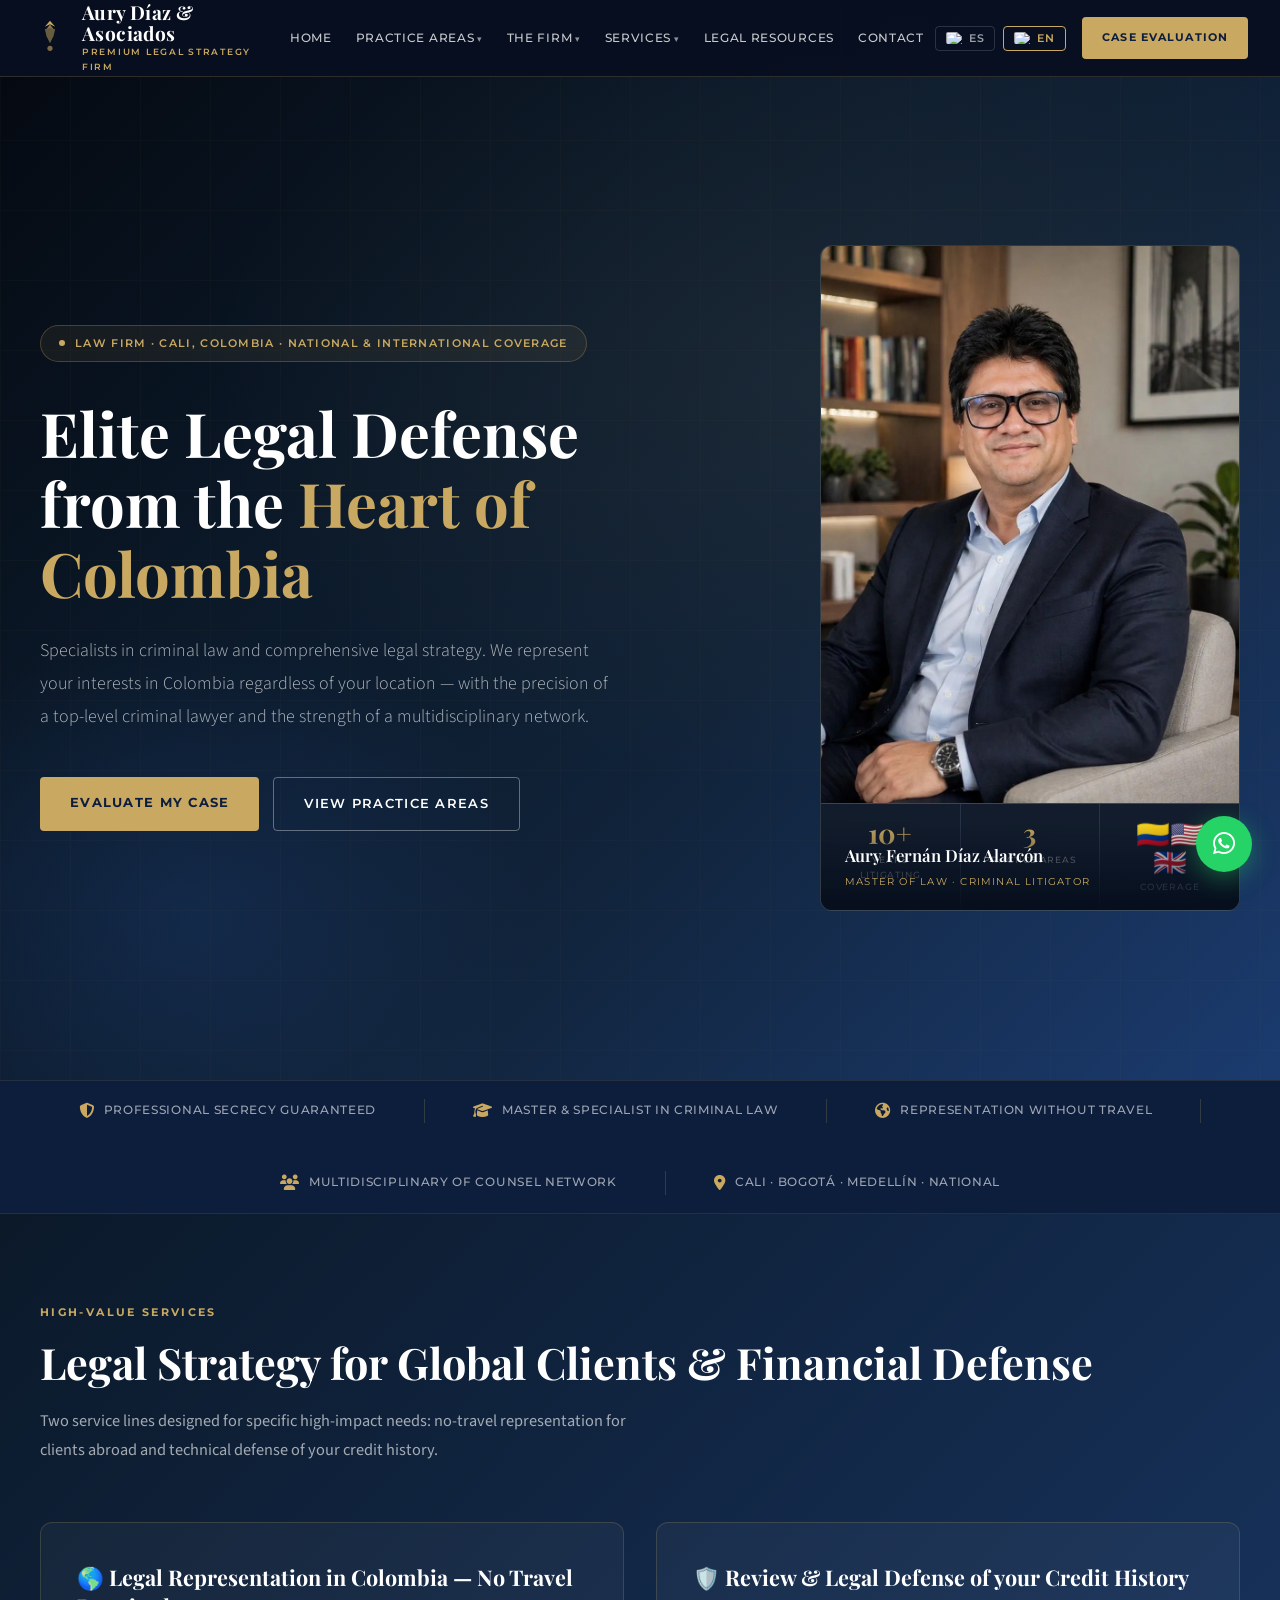
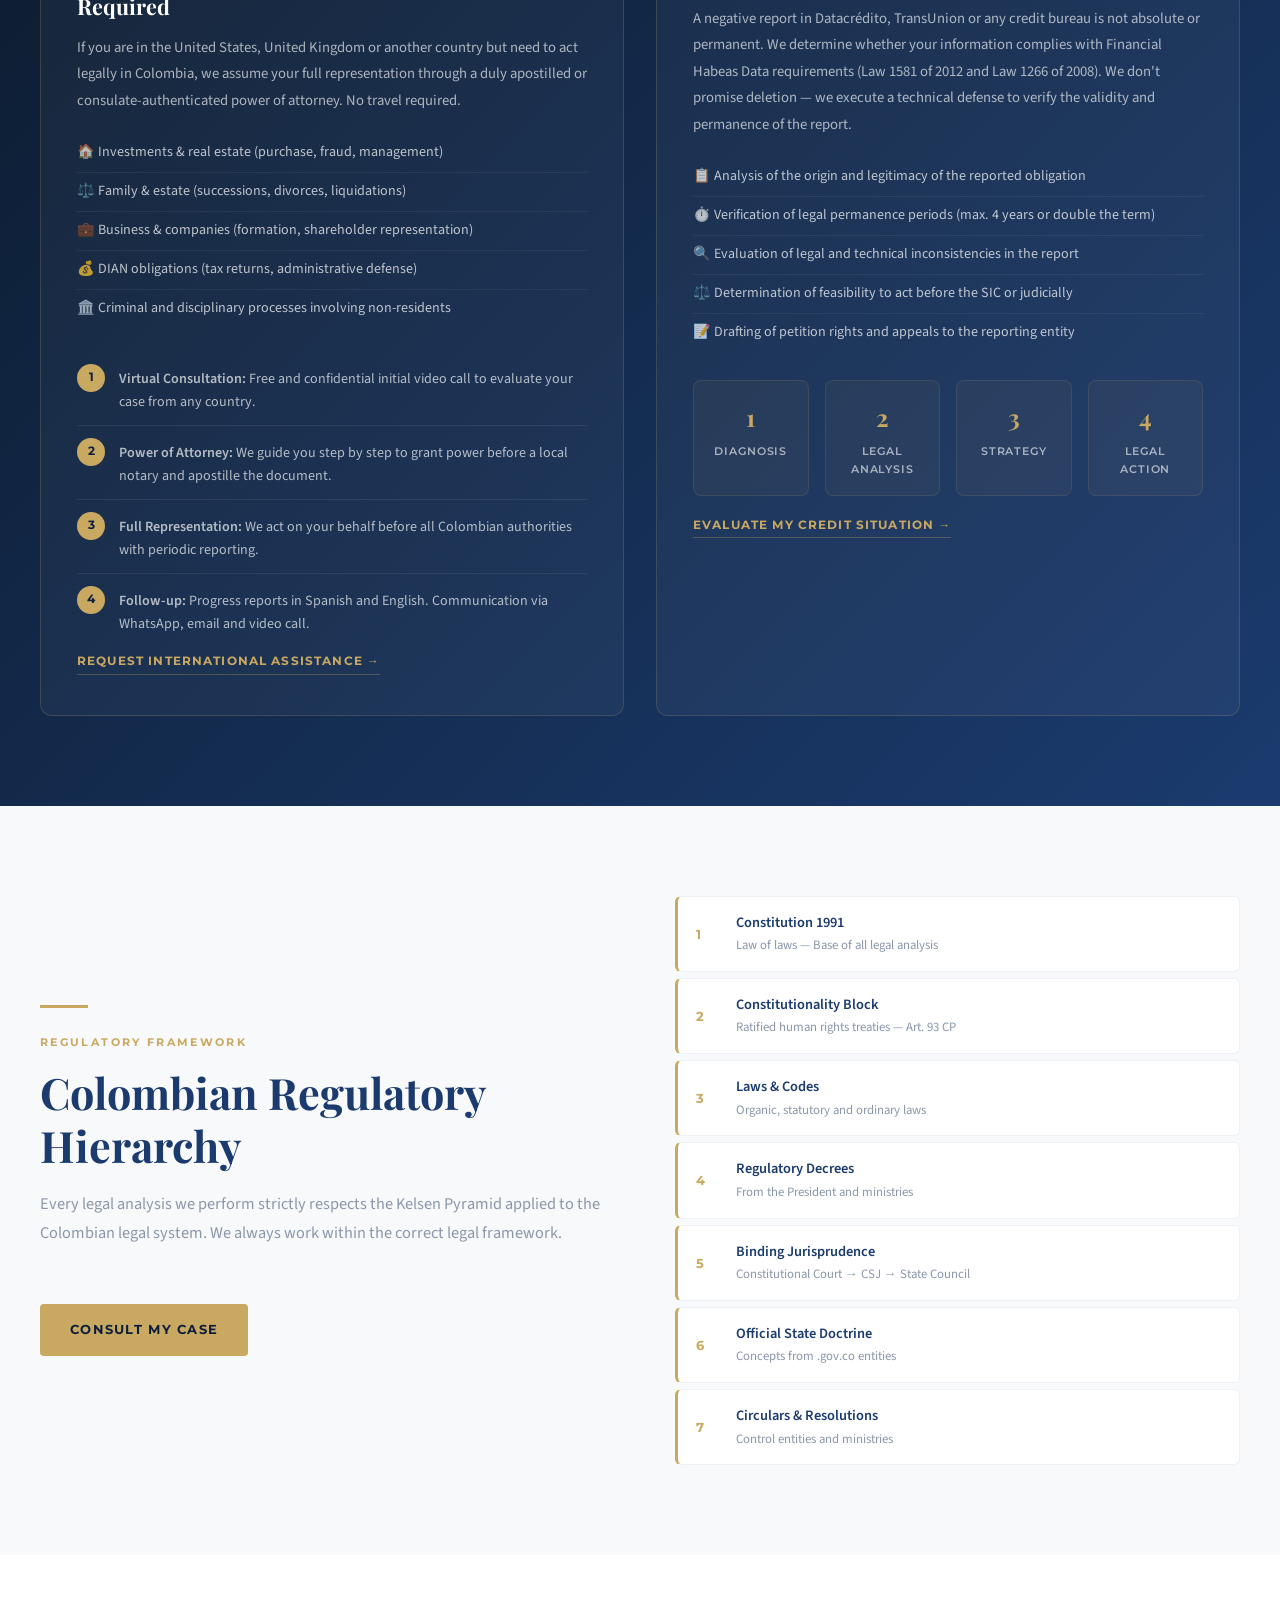
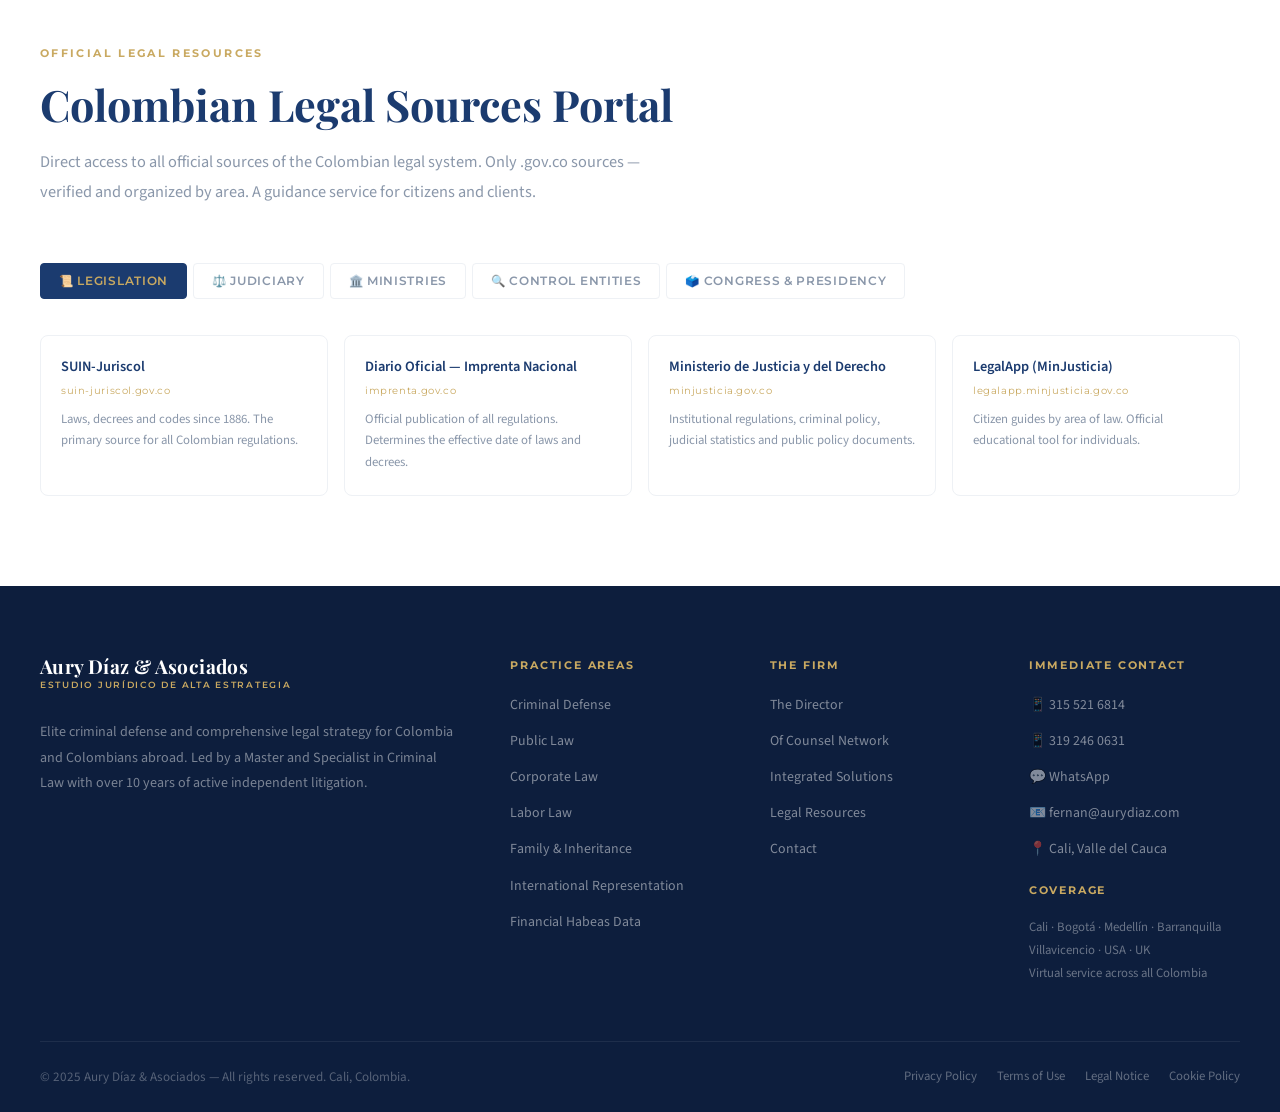
==== index.html @ 28d49cb3 "feat: Architect multipage platform with local assets and Safari compatibility - Extracted CSS and JS" ====
<!DOCTYPE html>

<html id="html-root" lang="es">
<head>
<meta charset="utf-8"/>
<meta content="width=device-width, initial-scale=1.0, maximum-scale=5.0, user-scalable=yes" name="viewport"/>
<title>Aury Díaz &amp; Asociados | Estudio Jurídico de Alta Estrategia | Cali, Colombia</title>
<meta content="Defensa penal de élite y estrategia jurídica integral. Representación internacional para colombianos en el exterior, habeas data financiero y red Of Counsel multidisciplinaria. Liderado por Aury Fernán Díaz Alarcón — Magíster en Derecho, Especialista en Derecho Penal." name="description"/>
<meta content="abogado penal Cali, defensa penal Colombia, habeas data financiero, representación legal extranjeros, abogado sistema acusatorio, Aury Diaz abogado" name="keywords"/>
<meta content="#1B3B6F" name="theme-color"/>
<meta content="Aury Díaz &amp; Asociados | Estudio Jurídico de Alta Estrategia" property="og:title"/>
<meta content="Defensa penal de élite. Representación internacional. Habeas data financiero. Cali, Colombia." property="og:description"/>
<meta content="website" property="og:type"/>
<link href="https://cdnjs.cloudflare.com/ajax/libs/font-awesome/6.4.0/css/all.min.css" rel="stylesheet"/>
<link href="css/style.css" rel="stylesheet"/>
  <script>
    (function(){
      const saved = localStorage.getItem('preferredLang');
      const lang = saved || (navigator.language.startsWith('en') ? 'en' : 'es');
      document.documentElement.classList.remove('lang-es','lang-en');
      document.documentElement.classList.add('lang-' + lang);
      document.documentElement.lang = lang;
    })();
  </script>
</head>
<body id="body-root">
<!-- ═══════════════════════════════════ HEADER ═══════════════════════════════════ -->
<header id="main-header">
<nav>
<a class="logo" href="index.html#inicio">
<!-- SVG Logo (simplified representation of Aury Diaz logo mark) -->
<svg class="logo-icon" fill="none" viewbox="0 0 40 44" xmlns="http://www.w3.org/2000/svg">
<path d="M20 2 L26 9 L20 6 L14 9 Z" fill="#C9A961"></path>
<path d="M20 6 L24 12 L20 10 L16 12 Z" fill="#C9A961" opacity="0.7"></path>
<path d="M14 12 L20 10 L26 12 L24 20 L20 28 L16 20 Z" fill="#C9A961" opacity="0.5"></path>
<circle cx="20" cy="34" fill="#C9A961" opacity="0.6" r="3"></circle>
</svg>
<div class="logo-text">
<span class="logo-main">Aury Díaz &amp; Asociados</span>
<span class="logo-sub" data-lang="es">Estudio Jurídico de Alta Estrategia</span>
<span class="logo-sub" data-lang="en">Premium Legal Strategy Firm</span>
</div>
</a>
<ul class="nav-links">
<li><a data-lang="es" href="index.html#inicio">Inicio</a><a data-lang="en" href="index.html#inicio">Home</a></li>
<li>
<a class="has-sub" data-lang="es" href="areas.html#areas">Áreas de Práctica</a>
<a class="has-sub" data-lang="en" href="areas.html#areas">Practice Areas</a>
<div class="mega-menu">
<div class="mega-col">
<h4 data-lang="es">⚖️ Litigios y Conflictos</h4>
<h4 data-lang="en">⚖️ Litigation &amp; Disputes</h4>
<ul>
<li><a class="featured" data-lang="es" href="#" onclick="openModal('penal');return false;">★ Defensa Penal y Sistema Acusatorio</a><a class="featured" data-lang="en" href="#" onclick="openModal('penal');return false;">★ Criminal Defense &amp; Accusatory System</a></li>
<li><a data-lang="es" href="#" onclick="openModal('disciplinario');return false;">Derecho Público y Disciplinario</a><a data-lang="en" href="#" onclick="openModal('disciplinario');return false;">Public &amp; Disciplinary Law</a></li>
<li><a data-lang="es" href="#" onclick="openModal('civil');return false;">Litigio Civil y Responsabilidad</a><a data-lang="en" href="#" onclick="openModal('civil');return false;">Civil Litigation &amp; Liability</a></li>
<li><a data-lang="es" href="#" onclick="openModal('jep');return false;">Justicia Transicional y DDHH</a><a data-lang="en" href="#" onclick="openModal('jep');return false;">Transitional Justice &amp; Human Rights</a></li>
</ul>
</div>
<div class="mega-col">
<h4 data-lang="es">🏢 Corporativo y Negocios</h4>
<h4 data-lang="en">🏢 Corporate &amp; Business</h4>
<ul>
<li><a class="featured" data-lang="es" href="#" onclick="openModal('societario');return false;">★ Derecho Comercial y Societario</a><a class="featured" data-lang="en" href="#" onclick="openModal('societario');return false;">★ Commercial &amp; Corporate Law</a></li>
<li><a data-lang="es" href="#" onclick="openModal('tributario');return false;">Derecho Tributario y Aduanero</a><a data-lang="en" href="#" onclick="openModal('tributario');return false;">Tax &amp; Customs Law</a></li>
<li><a data-lang="es" href="#" onclick="openModal('pi');return false;">Propiedad Intelectual y LegalTech</a><a data-lang="en" href="#" onclick="openModal('pi');return false;">Intellectual Property &amp; LegalTech</a></li>
<li><a data-lang="es" href="#" onclick="openModal('ph');return false;">Propiedad Horizontal e Inmobiliario</a><a data-lang="en" href="#" onclick="openModal('ph');return false;">Real Estate &amp; Property Law</a></li>
</ul>
</div>
<div class="mega-col">
<h4 data-lang="es">👨‍👩‍👧 Personas y Familias</h4>
<h4 data-lang="en">👨‍👩‍👧 Persons &amp; Families</h4>
<ul>
<li><a class="featured" data-lang="es" href="#" onclick="openModal('laboral');return false;">★ Derecho Laboral y Seguridad Social</a><a class="featured" data-lang="en" href="#" onclick="openModal('laboral');return false;">★ Labor &amp; Social Security Law</a></li>
<li><a data-lang="es" href="#" onclick="openModal('familia');return false;">Derecho de Familia y Sucesiones</a><a data-lang="en" href="#" onclick="openModal('familia');return false;">Family Law &amp; Inheritance</a></li>
<li><a data-lang="es" href="#" onclick="openModal('insolvencia');return false;">Insolvencia de Persona Natural</a><a data-lang="en" href="#" onclick="openModal('insolvencia');return false;">Personal Insolvency</a></li>
<li><a data-lang="es" href="index.html#servicios-estrategicos">🌎 Representación Internacional</a><a data-lang="en" href="index.html#servicios-estrategicos">🌎 International Representation</a></li>
<li><a data-lang="es" href="index.html#servicios-estrategicos">🛡️ Habeas Data Financiero</a><a data-lang="en" href="index.html#servicios-estrategicos">🛡️ Financial Data Defense</a></li>
</ul>
</div>
</div>
</li>
<li>
<a class="has-sub" data-lang="es" href="director.html#director">La Firma</a>
<a class="has-sub" data-lang="en" href="director.html#director">The Firm</a>
<div class="dropdown">
<a data-lang="es" href="director.html#director">El Director</a><a data-lang="en" href="director.html#director">The Director</a>
<a data-lang="es" href="director.html#director">Red Of Counsel</a><a data-lang="en" href="director.html#director">Of Counsel Network</a>
<a data-lang="es" href="director.html#soluciones">Soluciones Integrales</a><a data-lang="en" href="director.html#soluciones">Integrated Solutions</a>
</div>
</li>
<li>
<a class="has-sub" data-lang="es" href="index.html#servicios-estrategicos">Servicios</a>
<a class="has-sub" data-lang="en" href="index.html#servicios-estrategicos">Services</a>
<div class="dropdown">
<a data-lang="es" href="index.html#servicios-estrategicos">🌎 Representación Internacional</a><a data-lang="en" href="index.html#servicios-estrategicos">🌎 International Representation</a>
<a data-lang="es" href="index.html#servicios-estrategicos">🛡️ Habeas Data Financiero</a><a data-lang="en" href="index.html#servicios-estrategicos">🛡️ Financial Data Defense</a>
<a data-lang="es" href="director.html#soluciones">Conciliación e Insolvencia</a><a data-lang="en" href="director.html#soluciones">Conciliation &amp; Insolvency</a>
<a data-lang="es" href="director.html#soluciones">Rutas Legales</a><a data-lang="en" href="director.html#soluciones">Legal Routes</a>
</div>
</li>
<li><a data-lang="es" href="index.html#recursos">Recursos Jurídicos</a><a data-lang="en" href="index.html#recursos">Legal Resources</a></li>
<li><a data-lang="es" href="contacto.html#contacto">Contacto</a><a data-lang="en" href="contacto.html#contacto">Contact</a></li>
</ul>
<div class="nav-right">
<div class="lang-flags">
<button class="lang-btn active" id="btn-es" onclick="setLang('es')">
<img alt="Colombia" src="https://flagcdn.com/co.svg"/> ES
        </button>
<button class="lang-btn" id="btn-en" onclick="setLang('en')">
<img alt="USA" src="https://flagcdn.com/us.svg"/> EN
        </button>
</div>
<a class="btn-cta" data-lang="es" href="contacto.html#contacto">Evaluación de su Caso</a>
<a class="btn-cta" data-lang="en" href="contacto.html#contacto">Case Evaluation</a>
</div>
<button aria-label="Menu" class="hamburger" id="hamburger" onclick="toggleMobile()">
<span></span><span></span><span></span>
</button>
</nav>
</header>
<!-- MOBILE NAV -->
<div class="mobile-nav" id="mobile-nav">
<div class="mobile-section" data-lang="es">Navegación</div>
<div class="mobile-section" data-lang="en">Navigation</div>
<a data-lang="es" href="index.html#inicio" onclick="closeMobile()">Inicio</a>
<a data-lang="en" href="index.html#inicio" onclick="closeMobile()">Home</a>
<a data-lang="es" href="areas.html#areas" onclick="closeMobile()">Áreas de Práctica</a>
<a data-lang="en" href="areas.html#areas" onclick="closeMobile()">Practice Areas</a>
<a data-lang="es" href="director.html#director" onclick="closeMobile()">La Firma</a>
<a data-lang="en" href="director.html#director" onclick="closeMobile()">The Firm</a>
<a data-lang="es" href="index.html#servicios-estrategicos" onclick="closeMobile()">🌎 Representación Internacional</a>
<a data-lang="en" href="index.html#servicios-estrategicos" onclick="closeMobile()">🌎 International Representation</a>
<a data-lang="es" href="index.html#servicios-estrategicos" onclick="closeMobile()">🛡️ Habeas Data Financiero</a>
<a data-lang="en" href="index.html#servicios-estrategicos" onclick="closeMobile()">🛡️ Financial Data Defense</a>
<a data-lang="es" href="index.html#recursos" onclick="closeMobile()">Recursos Jurídicos</a>
<a data-lang="en" href="index.html#recursos" onclick="closeMobile()">Legal Resources</a>
<a data-lang="es" href="contacto.html#contacto" onclick="closeMobile()">Contacto</a>
<a data-lang="en" href="contacto.html#contacto" onclick="closeMobile()">Contact</a>
<div class="mobile-lang">
<button class="lang-btn active" id="mob-btn-es" onclick="setLang('es');closeMobile()"><img alt="CO" src="https://flagcdn.com/co.svg"/> ES</button>
<button class="lang-btn" id="mob-btn-en" onclick="setLang('en');closeMobile()"><img alt="US" src="https://flagcdn.com/us.svg"/> EN</button>
</div>
<a class="mobile-cta" data-lang="es" href="contacto.html#contacto" onclick="closeMobile()">Evaluación de su Caso →</a>
<a class="mobile-cta" data-lang="en" href="contacto.html#contacto" onclick="closeMobile()">Case Evaluation →</a>
</div>
<!-- ═══════════════════════════════════ HERO ═══════════════════════════════════ -->

<!-- TRUST BAR -->

<!-- ═══════════════════════════════════ MACRO-ÁREAS ═══════════════════════════════════ -->

<!-- ═══════════════════════════════════ DIRECTOR ═══════════════════════════════════ -->

<!-- ═══════════════════════════════════ SOLUCIONES ═══════════════════════════════════ -->

<!-- ═══════════════════════════════════ SERVICIOS ESTRATÉGICOS ═══════════════════════════════════ -->

<!-- ═══════════════════════════════════ JERARQUÍA ═══════════════════════════════════ -->

<!-- ═══════════════════════════════════ RECURSOS JURÍDICOS ═══════════════════════════════════ -->

<!-- ═══════════════════════════════════ CONTACTO ═══════════════════════════════════ -->

<!-- ═══════════════════════════════════ FOOTER ═══════════════════════════════════ -->
<section class="hero" id="inicio">
<div class="hero-grid"></div>
<div class="hero-container">
<div class="hero-content">
<div class="hero-badge">
<span data-lang="es">Estudio Jurídico · Cali, Colombia · Cobertura Nacional</span>
<span data-lang="en">Law Firm · Cali, Colombia · National &amp; International Coverage</span>
</div>
<h1 data-lang="es">
        Defensa Jurídica de <em>Élite</em><br/>en el Corazón de Colombia
      </h1>
<h1 data-lang="en">
        Elite Legal Defense<br/>from the <em>Heart of Colombia</em>
</h1>
<p class="hero-sub" data-lang="es">
        Especialistas en derecho penal y estrategia jurídica integral. Representamos sus intereses en Colombia sin importar dónde se encuentre — con la precisión de un penalista de alto nivel y la solidez de una red multidisciplinaria de aliados.
      </p>
<p class="hero-sub" data-lang="en">
        Specialists in criminal law and comprehensive legal strategy. We represent your interests in Colombia regardless of your location — with the precision of a top-level criminal lawyer and the strength of a multidisciplinary network.
      </p>
<div class="hero-ctas">
<a class="btn-primary" data-lang="es" href="contacto.html#contacto">Evaluar mi Caso</a>
<a class="btn-primary" data-lang="en" href="contacto.html#contacto">Evaluate my Case</a>
<a class="btn-secondary" data-lang="es" href="areas.html#areas">Ver Áreas de Práctica</a>
<a class="btn-secondary" data-lang="en" href="areas.html#areas">View Practice Areas</a>
</div>
</div>
<div class="hero-photo-card">
<div class="hero-photo-inner">
<!-- Photo 1 (seated, casual-professional) is preferred per client -->
<img alt="Dr. Aury Fernán Díaz Alarcón" id="hero-img" onerror="" src="img/doctor.jpeg"/>
</div>
<div class="hero-photo-tag">
<div class="hero-photo-name">Aury Fernán Díaz Alarcón</div>
<div class="hero-photo-role" data-lang="es">Magíster en Derecho · Penalista Litigante</div>
<div class="hero-photo-role" data-lang="en">Master of Law · Criminal Litigator</div>
</div>
<div class="hero-stats">
<div class="stat-item">
<span class="stat-num">10+</span>
<span class="stat-label" data-lang="es">Años Litigando</span>
<span class="stat-label" data-lang="en">Years Litigating</span>
</div>
<div class="stat-item">
<span class="stat-num">3</span>
<span class="stat-label" data-lang="es">Macro-Áreas</span>
<span class="stat-label" data-lang="en">Practice Areas</span>
</div>
<div class="stat-item">
<span class="stat-num">🇨🇴🇺🇸🇬🇧</span>
<span class="stat-label" data-lang="es">Cobertura</span>
<span class="stat-label" data-lang="en">Coverage</span>
</div>
</div>
</div>
</div>
</section><div class="trust-bar">
<div class="trust-bar-inner">
<div class="trust-item"><i class="fas fa-shield-alt"></i><span data-lang="es">Secreto Profesional Garantizado</span><span data-lang="en">Professional Secrecy Guaranteed</span></div>
<div class="trust-sep"></div>
<div class="trust-item"><i class="fas fa-graduation-cap"></i><span data-lang="es">Magíster &amp; Especialista en Derecho Penal</span><span data-lang="en">Master &amp; Specialist in Criminal Law</span></div>
<div class="trust-sep"></div>
<div class="trust-item"><i class="fas fa-globe-americas"></i><span data-lang="es">Representación sin desplazamiento</span><span data-lang="en">Representation without travel</span></div>
<div class="trust-sep"></div>
<div class="trust-item"><i class="fas fa-users"></i><span data-lang="es">Red Of Counsel Multidisciplinaria</span><span data-lang="en">Multidisciplinary Of Counsel Network</span></div>
<div class="trust-sep"></div>
<div class="trust-item"><i class="fas fa-map-marker-alt"></i><span data-lang="es">Cali · Bogotá · Medellín · Nacional</span><span data-lang="en">Cali · Bogotá · Medellín · National</span></div>
</div>
</div><section class="servicios-estrategicos" id="servicios-estrategicos">
<div class="container">
<span class="section-badge" data-lang="es">Servicios de Alto Valor</span>
<span class="section-badge" data-lang="en">High-Value Services</span>
<h2 class="section-title light" data-lang="es">Estrategia Jurídica para Clientes Globales y Defensa Financiera</h2>
<h2 class="section-title light" data-lang="en">Legal Strategy for Global Clients &amp; Financial Defense</h2>
<p class="section-sub light" data-lang="es">Dos líneas de servicio diseñadas para necesidades específicas de alto impacto: representación sin desplazamiento para clientes en el exterior y defensa técnica de su historial crediticio.</p>
<p class="section-sub light" data-lang="en">Two service lines designed for specific high-impact needs: no-travel representation for clients abroad and technical defense of your credit history.</p>
<div class="service-cards">
<!-- INTERNACIONAL -->
<div class="service-feature reveal" id="internacional">
<h3 data-lang="es">🌎 Representación Legal en Colombia — Sin Necesidad de Viajar</h3>
<h3 data-lang="en">🌎 Legal Representation in Colombia — No Travel Required</h3>
<p data-lang="es">Si usted se encuentra en Estados Unidos, Reino Unido u otro país, pero necesita actuar legalmente en Colombia, asumimos su representación integral mediante poder debidamente apostillado o autenticado en consulado. Sin que tenga que desplazarse.</p>
<p data-lang="en">If you are in the United States, United Kingdom or another country but need to act legally in Colombia, we assume your full representation through a duly apostilled or consulate-authenticated power of attorney. No travel required.</p>
<ul>
<li data-lang="es">🏠 Inversiones e inmuebles (compra, fraude, administración)</li>
<li data-lang="en">🏠 Investments &amp; real estate (purchase, fraud, management)</li>
<li data-lang="es">⚖️ Familia y patrimonio (sucesiones, divorcios, liquidaciones)</li>
<li data-lang="en">⚖️ Family &amp; estate (successions, divorces, liquidations)</li>
<li data-lang="es">💼 Negocios y sociedades (constitución, representación de socios)</li>
<li data-lang="en">💼 Business &amp; companies (formation, shareholder representation)</li>
<li data-lang="es">💰 Obligaciones con la DIAN (declaraciones, defensa administrativa)</li>
<li data-lang="en">💰 DIAN obligations (tax returns, administrative defense)</li>
<li data-lang="es">🏛️ Procesos penales y disciplinarios que involucren a no residentes</li>
<li data-lang="en">🏛️ Criminal and disciplinary processes involving non-residents</li>
</ul>
<div class="int-process">
<div class="int-step">
<div class="int-step-num">1</div>
<div class="int-step-text" data-lang="es"><strong>Consulta Virtual:</strong> Video-llamada inicial gratuita y confidencial para evaluar su caso desde cualquier país.</div>
<div class="int-step-text" data-lang="en"><strong>Virtual Consultation:</strong> Free and confidential initial video call to evaluate your case from any country.</div>
</div>
<div class="int-step">
<div class="int-step-num">2</div>
<div class="int-step-text" data-lang="es"><strong>Poder Notarial:</strong> Le guiamos paso a paso para otorgar poder ante notario local y apostillar el documento.</div>
<div class="int-step-text" data-lang="en"><strong>Power of Attorney:</strong> We guide you step by step to grant power before a local notary and apostille the document.</div>
</div>
<div class="int-step">
<div class="int-step-num">3</div>
<div class="int-step-text" data-lang="es"><strong>Representación Total:</strong> Actuamos en su nombre ante todas las autoridades colombianas con reporte periódico.</div>
<div class="int-step-text" data-lang="en"><strong>Full Representation:</strong> We act on your behalf before all Colombian authorities with periodic reporting.</div>
</div>
<div class="int-step">
<div class="int-step-num">4</div>
<div class="int-step-text" data-lang="es"><strong>Seguimiento:</strong> Informes de avance en español e inglés. Comunicación por WhatsApp, email y videollamada.</div>
<div class="int-step-text" data-lang="en"><strong>Follow-up:</strong> Progress reports in Spanish and English. Communication via WhatsApp, email and video call.</div>
</div>
</div>
<a class="service-link" data-lang="es" href="contacto.html#contacto">Solicitar asistencia internacional →</a>
<a class="service-link" data-lang="en" href="contacto.html#contacto">Request international assistance →</a>
</div>
<!-- HABEAS DATA -->
<div class="service-feature reveal" id="historial-crediticio">
<h3 data-lang="es">🛡️ Revisión y Defensa Legal de su Historial Crediticio</h3>
<h3 data-lang="en">🛡️ Review &amp; Legal Defense of your Credit History</h3>
<p data-lang="es">Un reporte negativo en Datacrédito, TransUnion o cualquier central de riesgo no es absoluto ni permanente. Determinamos si su información cumple con las exigencias del Habeas Data Financiero (Ley 1581 de 2012 y Ley 1266 de 2008). No prometemos borrar — ejecutamos una defensa técnica para verificar la validez y permanencia del reporte.</p>
<p data-lang="en">A negative report in Datacrédito, TransUnion or any credit bureau is not absolute or permanent. We determine whether your information complies with Financial Habeas Data requirements (Law 1581 of 2012 and Law 1266 of 2008). We don't promise deletion — we execute a technical defense to verify the validity and permanence of the report.</p>
<ul>
<li data-lang="es">📋 Análisis del origen y legitimidad de la obligación reportada</li>
<li data-lang="en">📋 Analysis of the origin and legitimacy of the reported obligation</li>
<li data-lang="es">⏱️ Verificación de los tiempos de permanencia legales (máx. 4 años o el doble del plazo)</li>
<li data-lang="en">⏱️ Verification of legal permanence periods (max. 4 years or double the term)</li>
<li data-lang="es">🔍 Evaluación de inconsistencias legales y técnicas en el reporte</li>
<li data-lang="en">🔍 Evaluation of legal and technical inconsistencies in the report</li>
<li data-lang="es">⚖️ Determinación de viabilidad para actuar ante la SIC o judicialmente</li>
<li data-lang="en">⚖️ Determination of feasibility to act before the SIC or judicially</li>
<li data-lang="es">📝 Redacción de derechos de petición y recursos ante la entidad reportante</li>
<li data-lang="en">📝 Drafting of petition rights and appeals to the reporting entity</li>
</ul>
<div class="hd-steps">
<div class="hd-step">
<span class="hd-step-num">1</span>
<span class="hd-step-text" data-lang="es">Diagnóstico</span>
<span class="hd-step-text" data-lang="en">Diagnosis</span>
</div>
<div class="hd-step">
<span class="hd-step-num">2</span>
<span class="hd-step-text" data-lang="es">Análisis Legal</span>
<span class="hd-step-text" data-lang="en">Legal Analysis</span>
</div>
<div class="hd-step">
<span class="hd-step-num">3</span>
<span class="hd-step-text" data-lang="es">Estrategia</span>
<span class="hd-step-text" data-lang="en">Strategy</span>
</div>
<div class="hd-step">
<span class="hd-step-num">4</span>
<span class="hd-step-text" data-lang="es">Acción Legal</span>
<span class="hd-step-text" data-lang="en">Legal Action</span>
</div>
</div>
<a class="service-link" data-lang="es" href="contacto.html#contacto" style="margin-top:20px;display:inline-flex;">Evaluar mi situación crediticia →</a>
<a class="service-link" data-lang="en" href="contacto.html#contacto" style="margin-top:20px;display:inline-flex;">Evaluate my credit situation →</a>
</div>
</div>
</div>
</section><section class="jerarquia-section" id="jerarquia">
<div class="container" style="display:grid; grid-template-columns: 1fr 1fr; gap: 70px; align-items: center;">
<div>
<div class="gold-line"></div>
<span class="section-badge" data-lang="es">Marco Normativo</span>
<span class="section-badge" data-lang="en">Regulatory Framework</span>
<h2 class="section-title" data-lang="es">Jerarquía Normativa Colombiana</h2>
<h2 class="section-title" data-lang="en">Colombian Regulatory Hierarchy</h2>
<p class="section-sub" data-lang="es">Todo análisis jurídico que realizamos respeta estrictamente la Pirámide de Kelsen aplicada al ordenamiento colombiano. Trabajamos dentro del marco legal correcto — siempre.</p>
<p class="section-sub" data-lang="en">Every legal analysis we perform strictly respects the Kelsen Pyramid applied to the Colombian legal system. We always work within the correct legal framework.</p>
<a class="btn-primary" data-lang="es" href="contacto.html#contacto" style="display:inline-block; text-decoration:none;">Consultar mi Caso</a>
<a class="btn-primary" data-lang="en" href="contacto.html#contacto" style="display:inline-block; text-decoration:none;">Consult my Case</a>
</div>
<div class="piramide">
<div class="nivel reveal"><div class="nivel-num">1</div><div class="nivel-text"><div class="nivel-title" data-lang="es">Constitución Política 1991</div><div class="nivel-title" data-lang="en">Constitution 1991</div><div class="nivel-desc" data-lang="es">Norma de normas — Base de todo análisis jurídico</div><div class="nivel-desc" data-lang="en">Law of laws — Base of all legal analysis</div></div></div>
<div class="nivel reveal"><div class="nivel-num">2</div><div class="nivel-text"><div class="nivel-title" data-lang="es">Bloque de Constitucionalidad</div><div class="nivel-title" data-lang="en">Constitutionality Block</div><div class="nivel-desc" data-lang="es">Tratados de DDHH ratificados — Art. 93 CP</div><div class="nivel-desc" data-lang="en">Ratified human rights treaties — Art. 93 CP</div></div></div>
<div class="nivel reveal"><div class="nivel-num">3</div><div class="nivel-text"><div class="nivel-title" data-lang="es">Leyes y Códigos</div><div class="nivel-title" data-lang="en">Laws &amp; Codes</div><div class="nivel-desc" data-lang="es">Orgánicas, estatutarias y ordinarias</div><div class="nivel-desc" data-lang="en">Organic, statutory and ordinary laws</div></div></div>
<div class="nivel reveal"><div class="nivel-num">4</div><div class="nivel-text"><div class="nivel-title" data-lang="es">Decretos Reglamentarios</div><div class="nivel-title" data-lang="en">Regulatory Decrees</div><div class="nivel-desc" data-lang="es">Del Presidente de la República y ministerios</div><div class="nivel-desc" data-lang="en">From the President and ministries</div></div></div>
<div class="nivel reveal"><div class="nivel-num">5</div><div class="nivel-text"><div class="nivel-title" data-lang="es">Jurisprudencia Vinculante</div><div class="nivel-title" data-lang="en">Binding Jurisprudence</div><div class="nivel-desc" data-lang="es">Corte Constitucional → CSJ → Consejo de Estado</div><div class="nivel-desc" data-lang="en">Constitutional Court → CSJ → State Council</div></div></div>
<div class="nivel reveal"><div class="nivel-num">6</div><div class="nivel-text"><div class="nivel-title" data-lang="es">Doctrina Oficial Estatal</div><div class="nivel-title" data-lang="en">Official State Doctrine</div><div class="nivel-desc" data-lang="es">Conceptos de entidades .gov.co</div><div class="nivel-desc" data-lang="en">Concepts from .gov.co entities</div></div></div>
<div class="nivel reveal"><div class="nivel-num">7</div><div class="nivel-text"><div class="nivel-title" data-lang="es">Circulares y Resoluciones</div><div class="nivel-title" data-lang="en">Circulars &amp; Resolutions</div><div class="nivel-desc" data-lang="es">Entidades de control y ministerios</div><div class="nivel-desc" data-lang="en">Control entities and ministries</div></div></div>
</div>
</div>
</section><section class="recursos-section" id="recursos">
<div class="container">
<span class="section-badge" data-lang="es">Recursos &amp; Fuentes Oficiales</span>
<span class="section-badge" data-lang="en">Official Legal Resources</span>
<h2 class="section-title" data-lang="es">Portal de Fuentes Jurídicas Colombianas</h2>
<h2 class="section-title" data-lang="en">Colombian Legal Sources Portal</h2>
<p class="section-sub" data-lang="es">Acceso directo a todas las fuentes oficiales del ordenamiento jurídico colombiano. Solo fuentes .gov.co — verificadas y organizadas por área. Un servicio de orientación para ciudadanos y clientes.</p>
<p class="section-sub" data-lang="en">Direct access to all official sources of the Colombian legal system. Only .gov.co sources — verified and organized by area. A guidance service for citizens and clients.</p>
<div class="recursos-tabs">
<button class="tab-btn active" onclick="showTab('legislacion',event)">📜 <span data-lang="es">Legislación</span><span data-lang="en">Legislation</span></button>
<button class="tab-btn" onclick="showTab('judicial',event)">⚖️ <span data-lang="es">Poder Judicial</span><span data-lang="en">Judiciary</span></button>
<button class="tab-btn" onclick="showTab('ministerios',event)">🏛️ <span data-lang="es">Ministerios</span><span data-lang="en">Ministries</span></button>
<button class="tab-btn" onclick="showTab('superintendencias',event)">🔍 <span data-lang="es">Entidades de Control</span><span data-lang="en">Control Entities</span></button>
<button class="tab-btn" onclick="showTab('congreso',event)">🗳️ <span data-lang="es">Congreso y Presidencia</span><span data-lang="en">Congress &amp; Presidency</span></button>
</div>
<div class="tab-content active" id="tab-legislacion">
<div class="recursos-grid">
<a class="recurso-card" href="https://www.suin-juriscol.gov.co" rel="noopener" target="_blank"><div class="recurso-name">SUIN-Juriscol</div><div class="recurso-url">suin-juriscol.gov.co</div><div class="recurso-desc" data-lang="es">Leyes, decretos y códigos desde 1886. La fuente primaria para consultar toda la normatividad colombiana.</div><div class="recurso-desc" data-lang="en">Laws, decrees and codes since 1886. The primary source for all Colombian regulations.</div></a>
<a class="recurso-card" href="https://www.imprenta.gov.co" rel="noopener" target="_blank"><div class="recurso-name">Diario Oficial — Imprenta Nacional</div><div class="recurso-url">imprenta.gov.co</div><div class="recurso-desc" data-lang="es">Publicación oficial de todas las normas. Determina la vigencia y entrada en vigor de leyes y decretos.</div><div class="recurso-desc" data-lang="en">Official publication of all regulations. Determines the effective date of laws and decrees.</div></a>
<a class="recurso-card" href="https://www.minjusticia.gov.co" rel="noopener" target="_blank"><div class="recurso-name">Ministerio de Justicia y del Derecho</div><div class="recurso-url">minjusticia.gov.co</div><div class="recurso-desc" data-lang="es">Normatividad institucional, política criminal, estadísticas judiciales y documentos de política pública.</div><div class="recurso-desc" data-lang="en">Institutional regulations, criminal policy, judicial statistics and public policy documents.</div></a>
<a class="recurso-card" href="https://legalapp.minjusticia.gov.co" rel="noopener" target="_blank"><div class="recurso-name">LegalApp (MinJusticia)</div><div class="recurso-url">legalapp.minjusticia.gov.co</div><div class="recurso-desc" data-lang="es">Guías ciudadanas por área del derecho. Herramienta didáctica oficial para personas naturales.</div><div class="recurso-desc" data-lang="en">Citizen guides by area of law. Official educational tool for individuals.</div></a>
</div>
</div>
<div class="tab-content" id="tab-judicial">
<div class="recursos-grid">
<a class="recurso-card" href="https://www.ramajudicial.gov.co" rel="noopener" target="_blank"><div class="recurso-name">Rama Judicial</div><div class="recurso-url">ramajudicial.gov.co</div><div class="recurso-desc" data-lang="es">Consulta de procesos judiciales en línea, códigos procesales y normativa que rige los despachos judiciales.</div><div class="recurso-desc" data-lang="en">Online judicial process search, procedural codes and regulations governing judicial offices.</div></a>
<a class="recurso-card" href="https://www.corteconstitucional.gov.co" rel="noopener" target="_blank"><div class="recurso-name">Corte Constitucional</div><div class="recurso-url">corteconstitucional.gov.co</div><div class="recurso-desc" data-lang="es">Sentencias C, T y SU. Máxima autoridad en interpretación constitucional en Colombia.</div><div class="recurso-desc" data-lang="en">C, T and SU Rulings. Highest authority on constitutional interpretation in Colombia.</div></a>
<a class="recurso-card" href="https://www.cortesuprema.gov.co" rel="noopener" target="_blank"><div class="recurso-name">Corte Suprema de Justicia</div><div class="recurso-url">cortesuprema.gov.co</div><div class="recurso-desc" data-lang="es">Salas Penal, Civil y Laboral. Jurisprudencia vinculante de la más alta corporación judicial ordinaria.</div><div class="recurso-desc" data-lang="en">Criminal, Civil and Labor Chambers. Binding jurisprudence from the highest ordinary judicial court.</div></a>
<a class="recurso-card" href="https://www.consejodeestado.gov.co" rel="noopener" target="_blank"><div class="recurso-name">Consejo de Estado</div><div class="recurso-url">consejodeestado.gov.co</div><div class="recurso-desc" data-lang="es">Máximo tribunal contencioso-administrativo. Responsabilidad del Estado y nulidades administrativas.</div><div class="recurso-desc" data-lang="en">Highest administrative court. State liability and administrative nullities.</div></a>
<a class="recurso-card" href="https://www.fiscalia.gov.co" rel="noopener" target="_blank"><div class="recurso-name">Fiscalía General de la Nación</div><div class="recurso-url">fiscalia.gov.co</div><div class="recurso-desc" data-lang="es">Procesos penales, doctrina penal y sistema acusatorio colombiano.</div><div class="recurso-desc" data-lang="en">Criminal proceedings, criminal doctrine and Colombia's accusatory system.</div></a>
<a class="recurso-card" href="https://www.procuraduria.gov.co" rel="noopener" target="_blank"><div class="recurso-name">Procuraduría General de la Nación</div><div class="recurso-url">procuraduria.gov.co</div><div class="recurso-desc" data-lang="es">Derecho disciplinario, sanciones a servidores públicos e inhabilidades.</div><div class="recurso-desc" data-lang="en">Disciplinary law, sanctions against public officials and disqualifications.</div></a>
<a class="recurso-card" href="https://www.defensoria.gov.co" rel="noopener" target="_blank"><div class="recurso-name">Defensoría del Pueblo</div><div class="recurso-url">defensoria.gov.co</div><div class="recurso-desc" data-lang="es">Derechos humanos, tutelas y orientación jurídica gratuita para la ciudadanía.</div><div class="recurso-desc" data-lang="en">Human rights, tutelas and free legal guidance for citizens.</div></a>
<a class="recurso-card" href="https://www.jep.gov.co" rel="noopener" target="_blank"><div class="recurso-name">JEP — Jurisdicción Especial para la Paz</div><div class="recurso-url">jep.gov.co</div><div class="recurso-desc" data-lang="es">Justicia transicional. Sometimiento, verdad, reparación y garantías de no repetición.</div><div class="recurso-desc" data-lang="en">Transitional justice. Submission, truth, reparation and non-repetition guarantees.</div></a>
</div>
</div>
<div class="tab-content" id="tab-ministerios">
<div class="recursos-grid">
<a class="recurso-card" href="https://www.mintrabajo.gov.co" rel="noopener" target="_blank"><div class="recurso-name">Ministerio del Trabajo</div><div class="recurso-url">mintrabajo.gov.co</div><div class="recurso-desc" data-lang="es">Derecho laboral, seguridad social, inspección del trabajo y acoso laboral.</div><div class="recurso-desc" data-lang="en">Labor law, social security, workplace inspection and workplace harassment.</div></a>
<a class="recurso-card" href="https://www.minhacienda.gov.co" rel="noopener" target="_blank"><div class="recurso-name">Ministerio de Hacienda y Crédito Público</div><div class="recurso-url">minhacienda.gov.co</div><div class="recurso-desc" data-lang="es">Política fiscal, tributaria y presupuestal. Marco normativo para el derecho tributario y financiero.</div><div class="recurso-desc" data-lang="en">Fiscal, tax and budget policy. Regulatory framework for tax and financial law.</div></a>
<a class="recurso-card" href="https://www.mincit.gov.co" rel="noopener" target="_blank"><div class="recurso-name">Ministerio de Comercio, Industria y Turismo</div><div class="recurso-url">mincit.gov.co</div><div class="recurso-desc" data-lang="es">Derecho comercial, mercantil, inversión extranjera y registro mercantil.</div><div class="recurso-desc" data-lang="en">Commercial and mercantile law, foreign investment and commercial registry.</div></a>
<a class="recurso-card" href="https://www.minambiente.gov.co" rel="noopener" target="_blank"><div class="recurso-name">Ministerio de Ambiente y Desarrollo Sostenible</div><div class="recurso-url">minambiente.gov.co</div><div class="recurso-desc" data-lang="es">Derecho ambiental, licencias, áreas protegidas y normativa SINA.</div><div class="recurso-desc" data-lang="en">Environmental law, licenses, protected areas and SINA regulations.</div></a>
<a class="recurso-card" href="https://www.minsalud.gov.co" rel="noopener" target="_blank"><div class="recurso-name">Ministerio de Salud y Protección Social</div><div class="recurso-url">minsalud.gov.co</div><div class="recurso-desc" data-lang="es">Salud, seguridad social, EPS, ARL y normativa sanitaria colombiana.</div><div class="recurso-desc" data-lang="en">Health, social security, EPS, ARL and Colombian sanitary regulations.</div></a>
<a class="recurso-card" href="https://www.minvivienda.gov.co" rel="noopener" target="_blank"><div class="recurso-name">Ministerio de Vivienda, Ciudad y Territorio</div><div class="recurso-url">minvivienda.gov.co</div><div class="recurso-desc" data-lang="es">Propiedad horizontal, urbanismo, VIS y normativa sobre vivienda.</div><div class="recurso-desc" data-lang="en">Horizontal property, urban planning, VIS and housing regulations.</div></a>
<a class="recurso-card" href="https://www.cancilleria.gov.co" rel="noopener" target="_blank"><div class="recurso-name">Cancillería — Ministerio de Relaciones Exteriores</div><div class="recurso-url">cancilleria.gov.co</div><div class="recurso-desc" data-lang="es">Derecho internacional, visas, tratados, exequátur y normativa migratoria.</div><div class="recurso-desc" data-lang="en">International law, visas, treaties, exequatur and migration regulations.</div></a>
<a class="recurso-card" href="https://www.mininterior.gov.co" rel="noopener" target="_blank"><div class="recurso-name">Ministerio del Interior</div><div class="recurso-url">mininterior.gov.co</div><div class="recurso-desc" data-lang="es">Consulta previa, partidos políticos, libertad religiosa y convivencia ciudadana.</div><div class="recurso-desc" data-lang="en">Prior consultation, political parties, religious freedom and civic coexistence.</div></a>
</div>
</div>
<div class="tab-content" id="tab-superintendencias">
<div class="recursos-grid">
<a class="recurso-card" href="https://www.supersociedades.gov.co" rel="noopener" target="_blank"><div class="recurso-name">Supersociedades</div><div class="recurso-url">supersociedades.gov.co</div><div class="recurso-desc" data-lang="es">Inspección de sociedades, procesos de insolvencia empresarial y registro societario.</div><div class="recurso-desc" data-lang="en">Corporate inspection, business insolvency proceedings and corporate registry.</div></a>
<a class="recurso-card" href="https://www.sic.gov.co" rel="noopener" target="_blank"><div class="recurso-name">SIC — Superintendencia de Industria y Comercio</div><div class="recurso-url">sic.gov.co</div><div class="recurso-desc" data-lang="es">Competencia desleal, propiedad industrial, marcas, patentes y protección al consumidor. También supervisa el Habeas Data.</div><div class="recurso-desc" data-lang="en">Unfair competition, industrial property, trademarks, patents and consumer protection. Also supervises Habeas Data.</div></a>
<a class="recurso-card" href="https://www.superfinanciera.gov.co" rel="noopener" target="_blank"><div class="recurso-name">Superintendencia Financiera de Colombia</div><div class="recurso-url">superfinanciera.gov.co</div><div class="recurso-desc" data-lang="es">Vigilancia del sistema financiero, bancos, seguros y regulación bursátil.</div><div class="recurso-desc" data-lang="en">Supervision of the financial system, banks, insurance and stock market regulation.</div></a>
<a class="recurso-card" href="https://www.supernotariado.gov.co" rel="noopener" target="_blank"><div class="recurso-name">Supernotariado y Registro</div><div class="recurso-url">supernotariado.gov.co</div><div class="recurso-desc" data-lang="es">Registro de instrumentos públicos, notariado y tradición de bienes inmuebles.</div><div class="recurso-desc" data-lang="en">Registry of public instruments, notarial and real estate title transfer.</div></a>
<a class="recurso-card" href="https://www.dian.gov.co" rel="noopener" target="_blank"><div class="recurso-name">DIAN</div><div class="recurso-url">dian.gov.co</div><div class="recurso-desc" data-lang="es">Administración tributaria, aduanera y cambiaria. RUT, facturación electrónica.</div><div class="recurso-desc" data-lang="en">Tax, customs and foreign exchange administration. RUT, electronic invoicing.</div></a>
<a class="recurso-card" href="https://www.ugpp.gov.co" rel="noopener" target="_blank"><div class="recurso-name">UGPP</div><div class="recurso-url">ugpp.gov.co</div><div class="recurso-desc" data-lang="es">Gestión Pensional y Parafiscales. Controversias sobre seguridad social y aportes.</div><div class="recurso-desc" data-lang="en">Pension and Parafiscal Management. Social security and contribution disputes.</div></a>
<a class="recurso-card" href="https://www.unidadvictimas.gov.co" rel="noopener" target="_blank"><div class="recurso-name">UARIV — Unidad de Víctimas</div><div class="recurso-url">unidadvictimas.gov.co</div><div class="recurso-desc" data-lang="es">Registro Único de Víctimas (RUV), indemnización administrativa y reparación integral.</div><div class="recurso-desc" data-lang="en">Unique Victims Registry (RUV), administrative compensation and comprehensive reparation.</div></a>
<a class="recurso-card" href="https://www.icbf.gov.co" rel="noopener" target="_blank"><div class="recurso-name">ICBF</div><div class="recurso-url">icbf.gov.co</div><div class="recurso-desc" data-lang="es">Familia, infancia, adolescencia, adopción y restablecimiento de derechos.</div><div class="recurso-desc" data-lang="en">Family, childhood, adolescence, adoption and rights restoration.</div></a>
</div>
</div>
<div class="tab-content" id="tab-congreso">
<div class="recursos-grid">
<a class="recurso-card" href="https://www.presidencia.gov.co" rel="noopener" target="_blank"><div class="recurso-name">Presidencia de la República</div><div class="recurso-url">presidencia.gov.co</div><div class="recurso-desc" data-lang="es">Decretos presidenciales, estados de excepción y normativa del Ejecutivo.</div><div class="recurso-desc" data-lang="en">Presidential decrees, states of emergency and Executive regulations.</div></a>
<a class="recurso-card" href="https://www.senado.gov.co" rel="noopener" target="_blank"><div class="recurso-name">Senado de la República</div><div class="recurso-url">senado.gov.co</div><div class="recurso-desc" data-lang="es">Proyectos de ley, debates legislativos, votaciones y actos legislativos.</div><div class="recurso-desc" data-lang="en">Bills, legislative debates, voting and legislative acts.</div></a>
<a class="recurso-card" href="https://www.camara.gov.co" rel="noopener" target="_blank"><div class="recurso-name">Cámara de Representantes</div><div class="recurso-url">camara.gov.co</div><div class="recurso-desc" data-lang="es">Leyes, proposiciones, debates de control político y presupuesto.</div><div class="recurso-desc" data-lang="en">Laws, propositions, political oversight debates and budget.</div></a>
<a class="recurso-card" href="https://www.registraduria.gov.co" rel="noopener" target="_blank"><div class="recurso-name">Registraduría Nacional del Estado Civil</div><div class="recurso-url">registraduria.gov.co</div><div class="recurso-desc" data-lang="es">Registro civil, cédula de ciudadanía, procesos electorales y documentos de identidad.</div><div class="recurso-desc" data-lang="en">Civil registry, national ID, electoral processes and identity documents.</div></a>
<a class="recurso-card" href="https://www.contraloria.gov.co" rel="noopener" target="_blank"><div class="recurso-name">Contraloría General de la República</div><div class="recurso-url">contraloria.gov.co</div><div class="recurso-desc" data-lang="es">Control fiscal, gestión del erario y responsabilidad fiscal de servidores del Estado.</div><div class="recurso-desc" data-lang="en">Fiscal control, treasury management and fiscal liability of state officials.</div></a>
<a class="recurso-card" href="https://www.ant.gov.co" rel="noopener" target="_blank"><div class="recurso-name">ANT — Agencia Nacional de Tierras</div><div class="recurso-url">ant.gov.co</div><div class="recurso-desc" data-lang="es">Baldíos, titulación de tierras, reforma agraria y ordenamiento rural.</div><div class="recurso-desc" data-lang="en">Unused land, land titling, agrarian reform and rural land use planning.</div></a>
</div>
</div>
</div>
</section><footer>
<div class="container">
<div class="footer-grid">
<div class="footer-brand">
<a class="logo" href="index.html#inicio" style="margin-bottom:14px; display:inline-flex;">
<div class="logo-text"><span class="logo-main" style="color:white;">Aury Díaz &amp; Asociados</span><span class="logo-sub">Estudio Jurídico de Alta Estrategia</span></div>
</a>
<p data-lang="es">Defensa penal de élite y estrategia jurídica integral para Colombia y colombianos en el exterior. Liderados por un Magíster y Especialista en Derecho Penal con más de 10 años de litigio activo independiente.</p>
<p data-lang="en">Elite criminal defense and comprehensive legal strategy for Colombia and Colombians abroad. Led by a Master and Specialist in Criminal Law with over 10 years of active independent litigation.</p>
</div>
<div class="footer-col">
<h5 data-lang="es">Áreas de Práctica</h5>
<h5 data-lang="en">Practice Areas</h5>
<ul>
<li><a data-lang="es" href="areas.html#areas" onclick="openModal('penal');return false;">Defensa Penal</a><a data-lang="en" href="areas.html#areas" onclick="openModal('penal');return false;">Criminal Defense</a></li>
<li><a data-lang="es" href="areas.html#areas" onclick="openModal('disciplinario');return false;">Derecho Público</a><a data-lang="en" href="areas.html#areas" onclick="openModal('disciplinario');return false;">Public Law</a></li>
<li><a data-lang="es" href="areas.html#areas">Derecho Corporativo</a><a data-lang="en" href="areas.html#areas">Corporate Law</a></li>
<li><a data-lang="es" href="areas.html#areas">Derecho Laboral</a><a data-lang="en" href="areas.html#areas">Labor Law</a></li>
<li><a data-lang="es" href="areas.html#areas">Familia y Sucesiones</a><a data-lang="en" href="areas.html#areas">Family &amp; Inheritance</a></li>
<li><a data-lang="es" href="index.html#servicios-estrategicos">Representación Internacional</a><a data-lang="en" href="index.html#servicios-estrategicos">International Representation</a></li>
<li><a data-lang="es" href="index.html#servicios-estrategicos">Habeas Data Financiero</a><a data-lang="en" href="index.html#servicios-estrategicos">Financial Habeas Data</a></li>
</ul>
</div>
<div class="footer-col">
<h5 data-lang="es">La Firma</h5>
<h5 data-lang="en">The Firm</h5>
<ul>
<li><a data-lang="es" href="director.html#director">El Director</a><a data-lang="en" href="director.html#director">The Director</a></li>
<li><a data-lang="es" href="director.html#director">Red Of Counsel</a><a data-lang="en" href="director.html#director">Of Counsel Network</a></li>
<li><a data-lang="es" href="director.html#soluciones">Soluciones Integrales</a><a data-lang="en" href="director.html#soluciones">Integrated Solutions</a></li>
<li><a data-lang="es" href="index.html#recursos">Recursos Jurídicos</a><a data-lang="en" href="index.html#recursos">Legal Resources</a></li>
<li><a data-lang="es" href="contacto.html#contacto">Contacto</a><a data-lang="en" href="contacto.html#contacto">Contact</a></li>
</ul>
</div>
<div class="footer-col">
<h5 data-lang="es">Contacto Inmediato</h5>
<h5 data-lang="en">Immediate Contact</h5>
<ul>
<li><a href="tel:+573155216814">📱 315 521 6814</a></li>
<li><a href="tel:+573192460631">📱 319 246 0631</a></li>
<li><a href="https://wa.me/573155216814" target="_blank">💬 WhatsApp</a></li>
<li><a href="mailto:fernan@aurydiaz.com">📧 fernan@aurydiaz.com</a></li>
<li><a href="contacto.html#contacto">📍 Cali, Valle del Cauca</a></li>
</ul>
<div style="margin-top:18px;"><h5 data-lang="es">Cobertura</h5><h5 data-lang="en">Coverage</h5><p data-lang="es" style="font-size:0.8rem; color:rgba(255,255,255,0.38); line-height:1.8;">Cali · Bogotá · Medellín · Barranquilla<br/>Villavicencio · USA · UK<br/>Atención virtual en todo Colombia</p><p data-lang="en" style="font-size:0.8rem; color:rgba(255,255,255,0.38); line-height:1.8;">Cali · Bogotá · Medellín · Barranquilla<br/>Villavicencio · USA · UK<br/>Virtual service across all Colombia</p></div>
</div>
</div>
<div class="footer-bottom">
<p data-lang="es">© 2025 Aury Díaz &amp; Asociados — Todos los derechos reservados. Cali, Colombia.</p>
<p data-lang="en">© 2025 Aury Díaz &amp; Asociados — All rights reserved. Cali, Colombia.</p>
<div class="footer-legal">
<a data-lang="es" onclick="openPolicy('privacidad')">Política de Privacidad</a>
<a data-lang="en" onclick="openPolicy('privacidad')">Privacy Policy</a>
<a data-lang="es" onclick="openPolicy('terminos')">Términos de Uso</a>
<a data-lang="en" onclick="openPolicy('terminos')">Terms of Use</a>
<a data-lang="es" onclick="openPolicy('aviso')">Aviso Legal</a>
<a data-lang="en" onclick="openPolicy('aviso')">Legal Notice</a>
<a data-lang="es" onclick="openPolicy('cookies')">Política de Cookies</a>
<a data-lang="en" onclick="openPolicy('cookies')">Cookie Policy</a>
</div>
</div>
</div>
</footer>
<!-- WHATSAPP FLOAT -->
<a class="whatsapp-float" href="https://wa.me/573155216814?text=Hola,%20deseo%20una%20consulta%20jurídica%20confidencial" target="_blank" title="WhatsApp Directo"><i class="fab fa-whatsapp"></i></a>
<!-- ═══════════════════════════════════ MODALS — MACRO ÁREAS ═══════════════════════════════════ -->
<div class="modal-overlay" id="modal-overlay" onclick="closeModalIf(event)">
<div class="modal-box" id="modal-box">
<button class="modal-close" onclick="closeModal()">✕</button>
<div id="modal-content"></div>
</div>
</div>
<!-- ═══════════════════════════════════ POLICIES MODAL ═══════════════════════════════════ -->
<div class="policies-modal" id="policies-modal" onclick="closePoliciesIf(event)">
<div class="policies-box" id="policies-box">
<button class="pol-close" onclick="closePolicies()">✕</button>
<div id="policies-content"></div>
</div>
</div>
<script src="js/main.js"></script></body>
</html>
---- css/style.css ----
/* cyrillic */
@font-face {
  font-family: 'Playfair Display';
  font-style: italic;
  font-weight: 400;
  font-display: swap;
  src: url(../fonts/playfair-3.woff2) format('woff2');
  unicode-range: U+0301, U+0400-045F, U+0490-0491, U+04B0-04B1, U+2116;
}
/* vietnamese */
@font-face {
  font-family: 'Playfair Display';
  font-style: italic;
  font-weight: 400;
  font-display: swap;
  src: url(../fonts/playfair-1.woff2) format('woff2');
  unicode-range: U+0102-0103, U+0110-0111, U+0128-0129, U+0168-0169, U+01A0-01A1, U+01AF-01B0, U+0300-0301, U+0303-0304, U+0308-0309, U+0323, U+0329, U+1EA0-1EF9, U+20AB;
}
/* latin-ext */
@font-face {
  font-family: 'Playfair Display';
  font-style: italic;
  font-weight: 400;
  font-display: swap;
  src: url(../fonts/playfair-4.woff2) format('woff2');
  unicode-range: U+0100-02BA, U+02BD-02C5, U+02C7-02CC, U+02CE-02D7, U+02DD-02FF, U+0304, U+0308, U+0329, U+1D00-1DBF, U+1E00-1E9F, U+1EF2-1EFF, U+2020, U+20A0-20AB, U+20AD-20C0, U+2113, U+2C60-2C7F, U+A720-A7FF;
}
/* latin */
@font-face {
  font-family: 'Playfair Display';
  font-style: italic;
  font-weight: 400;
  font-display: swap;
  src: url(../fonts/playfair-2.woff2) format('woff2');
  unicode-range: U+0000-00FF, U+0131, U+0152-0153, U+02BB-02BC, U+02C6, U+02DA, U+02DC, U+0304, U+0308, U+0329, U+2000-206F, U+20AC, U+2122, U+2191, U+2193, U+2212, U+2215, U+FEFF, U+FFFD;
}
/* cyrillic */
@font-face {
  font-family: 'Playfair Display';
  font-style: normal;
  font-weight: 400;
  font-display: swap;
  src: url(../fonts/playfair-7.woff2) format('woff2');
  unicode-range: U+0301, U+0400-045F, U+0490-0491, U+04B0-04B1, U+2116;
}
/* vietnamese */
@font-face {
  font-family: 'Playfair Display';
  font-style: normal;
  font-weight: 400;
  font-display: swap;
  src: url(../fonts/playfair-6.woff2) format('woff2');
  unicode-range: U+0102-0103, U+0110-0111, U+0128-0129, U+0168-0169, U+01A0-01A1, U+01AF-01B0, U+0300-0301, U+0303-0304, U+0308-0309, U+0323, U+0329, U+1EA0-1EF9, U+20AB;
}
/* latin-ext */
@font-face {
  font-family: 'Playfair Display';
  font-style: normal;
  font-weight: 400;
  font-display: swap;
  src: url(../fonts/playfair-5.woff2) format('woff2');
  unicode-range: U+0100-02BA, U+02BD-02C5, U+02C7-02CC, U+02CE-02D7, U+02DD-02FF, U+0304, U+0308, U+0329, U+1D00-1DBF, U+1E00-1E9F, U+1EF2-1EFF, U+2020, U+20A0-20AB, U+20AD-20C0, U+2113, U+2C60-2C7F, U+A720-A7FF;
}
/* latin */
@font-face {
  font-family: 'Playfair Display';
  font-style: normal;
  font-weight: 400;
  font-display: swap;
  src: url(../fonts/playfair-8.woff2) format('woff2');
  unicode-range: U+0000-00FF, U+0131, U+0152-0153, U+02BB-02BC, U+02C6, U+02DA, U+02DC, U+0304, U+0308, U+0329, U+2000-206F, U+20AC, U+2122, U+2191, U+2193, U+2212, U+2215, U+FEFF, U+FFFD;
}
/* cyrillic */
@font-face {
  font-family: 'Playfair Display';
  font-style: normal;
  font-weight: 600;
  font-display: swap;
  src: url(../fonts/playfair-7.woff2) format('woff2');
  unicode-range: U+0301, U+0400-045F, U+0490-0491, U+04B0-04B1, U+2116;
}
/* vietnamese */
@font-face {
  font-family: 'Playfair Display';
  font-style: normal;
  font-weight: 600;
  font-display: swap;
  src: url(../fonts/playfair-6.woff2) format('woff2');
  unicode-range: U+0102-0103, U+0110-0111, U+0128-0129, U+0168-0169, U+01A0-01A1, U+01AF-01B0, U+0300-0301, U+0303-0304, U+0308-0309, U+0323, U+0329, U+1EA0-1EF9, U+20AB;
}
/* latin-ext */
@font-face {
  font-family: 'Playfair Display';
  font-style: normal;
  font-weight: 600;
  font-display: swap;
  src: url(../fonts/playfair-5.woff2) format('woff2');
  unicode-range: U+0100-02BA, U+02BD-02C5, U+02C7-02CC, U+02CE-02D7, U+02DD-02FF, U+0304, U+0308, U+0329, U+1D00-1DBF, U+1E00-1E9F, U+1EF2-1EFF, U+2020, U+20A0-20AB, U+20AD-20C0, U+2113, U+2C60-2C7F, U+A720-A7FF;
}
/* latin */
@font-face {
  font-family: 'Playfair Display';
  font-style: normal;
  font-weight: 600;
  font-display: swap;
  src: url(../fonts/playfair-8.woff2) format('woff2');
  unicode-range: U+0000-00FF, U+0131, U+0152-0153, U+02BB-02BC, U+02C6, U+02DA, U+02DC, U+0304, U+0308, U+0329, U+2000-206F, U+20AC, U+2122, U+2191, U+2193, U+2212, U+2215, U+FEFF, U+FFFD;
}
/* cyrillic */
@font-face {
  font-family: 'Playfair Display';
  font-style: normal;
  font-weight: 700;
  font-display: swap;
  src: url(../fonts/playfair-7.woff2) format('woff2');
  unicode-range: U+0301, U+0400-045F, U+0490-0491, U+04B0-04B1, U+2116;
}
/* vietnamese */
@font-face {
  font-family: 'Playfair Display';
  font-style: normal;
  font-weight: 700;
  font-display: swap;
  src: url(../fonts/playfair-6.woff2) format('woff2');
  unicode-range: U+0102-0103, U+0110-0111, U+0128-0129, U+0168-0169, U+01A0-01A1, U+01AF-01B0, U+0300-0301, U+0303-0304, U+0308-0309, U+0323, U+0329, U+1EA0-1EF9, U+20AB;
}
/* latin-ext */
@font-face {
  font-family: 'Playfair Display';
  font-style: normal;
  font-weight: 700;
  font-display: swap;
  src: url(../fonts/playfair-5.woff2) format('woff2');
  unicode-range: U+0100-02BA, U+02BD-02C5, U+02C7-02CC, U+02CE-02D7, U+02DD-02FF, U+0304, U+0308, U+0329, U+1D00-1DBF, U+1E00-1E9F, U+1EF2-1EFF, U+2020, U+20A0-20AB, U+20AD-20C0, U+2113, U+2C60-2C7F, U+A720-A7FF;
}
/* latin */
@font-face {
  font-family: 'Playfair Display';
  font-style: normal;
  font-weight: 700;
  font-display: swap;
  src: url(../fonts/playfair-8.woff2) format('woff2');
  unicode-range: U+0000-00FF, U+0131, U+0152-0153, U+02BB-02BC, U+02C6, U+02DA, U+02DC, U+0304, U+0308, U+0329, U+2000-206F, U+20AC, U+2122, U+2191, U+2193, U+2212, U+2215, U+FEFF, U+FFFD;
}
/* cyrillic */
@font-face {
  font-family: 'Playfair Display';
  font-style: normal;
  font-weight: 900;
  font-display: swap;
  src: url(../fonts/playfair-7.woff2) format('woff2');
  unicode-range: U+0301, U+0400-045F, U+0490-0491, U+04B0-04B1, U+2116;
}
/* vietnamese */
@font-face {
  font-family: 'Playfair Display';
  font-style: normal;
  font-weight: 900;
  font-display: swap;
  src: url(../fonts/playfair-6.woff2) format('woff2');
  unicode-range: U+0102-0103, U+0110-0111, U+0128-0129, U+0168-0169, U+01A0-01A1, U+01AF-01B0, U+0300-0301, U+0303-0304, U+0308-0309, U+0323, U+0329, U+1EA0-1EF9, U+20AB;
}
/* latin-ext */
@font-face {
  font-family: 'Playfair Display';
  font-style: normal;
  font-weight: 900;
  font-display: swap;
  src: url(../fonts/playfair-5.woff2) format('woff2');
  unicode-range: U+0100-02BA, U+02BD-02C5, U+02C7-02CC, U+02CE-02D7, U+02DD-02FF, U+0304, U+0308, U+0329, U+1D00-1DBF, U+1E00-1E9F, U+1EF2-1EFF, U+2020, U+20A0-20AB, U+20AD-20C0, U+2113, U+2C60-2C7F, U+A720-A7FF;
}
/* latin */
@font-face {
  font-family: 'Playfair Display';
  font-style: normal;
  font-weight: 900;
  font-display: swap;
  src: url(../fonts/playfair-8.woff2) format('woff2');
  unicode-range: U+0000-00FF, U+0131, U+0152-0153, U+02BB-02BC, U+02C6, U+02DA, U+02DC, U+0304, U+0308, U+0329, U+2000-206F, U+20AC, U+2122, U+2191, U+2193, U+2212, U+2215, U+FEFF, U+FFFD;
}

/* cyrillic-ext */
@font-face {
  font-family: 'Montserrat';
  font-style: normal;
  font-weight: 300;
  font-display: swap;
  src: url(../fonts/montserrat-2.woff2) format('woff2');
  unicode-range: U+0460-052F, U+1C80-1C8A, U+20B4, U+2DE0-2DFF, U+A640-A69F, U+FE2E-FE2F;
}
/* cyrillic */
@font-face {
  font-family: 'Montserrat';
  font-style: normal;
  font-weight: 300;
  font-display: swap;
  src: url(../fonts/montserrat-1.woff2) format('woff2');
  unicode-range: U+0301, U+0400-045F, U+0490-0491, U+04B0-04B1, U+2116;
}
/* vietnamese */
@font-face {
  font-family: 'Montserrat';
  font-style: normal;
  font-weight: 300;
  font-display: swap;
  src: url(../fonts/montserrat-3.woff2) format('woff2');
  unicode-range: U+0102-0103, U+0110-0111, U+0128-0129, U+0168-0169, U+01A0-01A1, U+01AF-01B0, U+0300-0301, U+0303-0304, U+0308-0309, U+0323, U+0329, U+1EA0-1EF9, U+20AB;
}
/* latin-ext */
@font-face {
  font-family: 'Montserrat';
  font-style: normal;
  font-weight: 300;
  font-display: swap;
  src: url(../fonts/montserrat-4.woff2) format('woff2');
  unicode-range: U+0100-02BA, U+02BD-02C5, U+02C7-02CC, U+02CE-02D7, U+02DD-02FF, U+0304, U+0308, U+0329, U+1D00-1DBF, U+1E00-1E9F, U+1EF2-1EFF, U+2020, U+20A0-20AB, U+20AD-20C0, U+2113, U+2C60-2C7F, U+A720-A7FF;
}
/* latin */
@font-face {
  font-family: 'Montserrat';
  font-style: normal;
  font-weight: 300;
  font-display: swap;
  src: url(../fonts/montserrat-5.woff2) format('woff2');
  unicode-range: U+0000-00FF, U+0131, U+0152-0153, U+02BB-02BC, U+02C6, U+02DA, U+02DC, U+0304, U+0308, U+0329, U+2000-206F, U+20AC, U+2122, U+2191, U+2193, U+2212, U+2215, U+FEFF, U+FFFD;
}
/* cyrillic-ext */
@font-face {
  font-family: 'Montserrat';
  font-style: normal;
  font-weight: 400;
  font-display: swap;
  src: url(../fonts/montserrat-2.woff2) format('woff2');
  unicode-range: U+0460-052F, U+1C80-1C8A, U+20B4, U+2DE0-2DFF, U+A640-A69F, U+FE2E-FE2F;
}
/* cyrillic */
@font-face {
  font-family: 'Montserrat';
  font-style: normal;
  font-weight: 400;
  font-display: swap;
  src: url(../fonts/montserrat-1.woff2) format('woff2');
  unicode-range: U+0301, U+0400-045F, U+0490-0491, U+04B0-04B1, U+2116;
}
/* vietnamese */
@font-face {
  font-family: 'Montserrat';
  font-style: normal;
  font-weight: 400;
  font-display: swap;
  src: url(../fonts/montserrat-3.woff2) format('woff2');
  unicode-range: U+0102-0103, U+0110-0111, U+0128-0129, U+0168-0169, U+01A0-01A1, U+01AF-01B0, U+0300-0301, U+0303-0304, U+0308-0309, U+0323, U+0329, U+1EA0-1EF9, U+20AB;
}
/* latin-ext */
@font-face {
  font-family: 'Montserrat';
  font-style: normal;
  font-weight: 400;
  font-display: swap;
  src: url(../fonts/montserrat-4.woff2) format('woff2');
  unicode-range: U+0100-02BA, U+02BD-02C5, U+02C7-02CC, U+02CE-02D7, U+02DD-02FF, U+0304, U+0308, U+0329, U+1D00-1DBF, U+1E00-1E9F, U+1EF2-1EFF, U+2020, U+20A0-20AB, U+20AD-20C0, U+2113, U+2C60-2C7F, U+A720-A7FF;
}
/* latin */
@font-face {
  font-family: 'Montserrat';
  font-style: normal;
  font-weight: 400;
  font-display: swap;
  src: url(../fonts/montserrat-5.woff2) format('woff2');
  unicode-range: U+0000-00FF, U+0131, U+0152-0153, U+02BB-02BC, U+02C6, U+02DA, U+02DC, U+0304, U+0308, U+0329, U+2000-206F, U+20AC, U+2122, U+2191, U+2193, U+2212, U+2215, U+FEFF, U+FFFD;
}
/* cyrillic-ext */
@font-face {
  font-family: 'Montserrat';
  font-style: normal;
  font-weight: 500;
  font-display: swap;
  src: url(../fonts/montserrat-2.woff2) format('woff2');
  unicode-range: U+0460-052F, U+1C80-1C8A, U+20B4, U+2DE0-2DFF, U+A640-A69F, U+FE2E-FE2F;
}
/* cyrillic */
@font-face {
  font-family: 'Montserrat';
  font-style: normal;
  font-weight: 500;
  font-display: swap;
  src: url(../fonts/montserrat-1.woff2) format('woff2');
  unicode-range: U+0301, U+0400-045F, U+0490-0491, U+04B0-04B1, U+2116;
}
/* vietnamese */
@font-face {
  font-family: 'Montserrat';
  font-style: normal;
  font-weight: 500;
  font-display: swap;
  src: url(../fonts/montserrat-3.woff2) format('woff2');
  unicode-range: U+0102-0103, U+0110-0111, U+0128-0129, U+0168-0169, U+01A0-01A1, U+01AF-01B0, U+0300-0301, U+0303-0304, U+0308-0309, U+0323, U+0329, U+1EA0-1EF9, U+20AB;
}
/* latin-ext */
@font-face {
  font-family: 'Montserrat';
  font-style: normal;
  font-weight: 500;
  font-display: swap;
  src: url(../fonts/montserrat-4.woff2) format('woff2');
  unicode-range: U+0100-02BA, U+02BD-02C5, U+02C7-02CC, U+02CE-02D7, U+02DD-02FF, U+0304, U+0308, U+0329, U+1D00-1DBF, U+1E00-1E9F, U+1EF2-1EFF, U+2020, U+20A0-20AB, U+20AD-20C0, U+2113, U+2C60-2C7F, U+A720-A7FF;
}
/* latin */
@font-face {
  font-family: 'Montserrat';
  font-style: normal;
  font-weight: 500;
  font-display: swap;
  src: url(../fonts/montserrat-5.woff2) format('woff2');
  unicode-range: U+0000-00FF, U+0131, U+0152-0153, U+02BB-02BC, U+02C6, U+02DA, U+02DC, U+0304, U+0308, U+0329, U+2000-206F, U+20AC, U+2122, U+2191, U+2193, U+2212, U+2215, U+FEFF, U+FFFD;
}
/* cyrillic-ext */
@font-face {
  font-family: 'Montserrat';
  font-style: normal;
  font-weight: 600;
  font-display: swap;
  src: url(../fonts/montserrat-2.woff2) format('woff2');
  unicode-range: U+0460-052F, U+1C80-1C8A, U+20B4, U+2DE0-2DFF, U+A640-A69F, U+FE2E-FE2F;
}
/* cyrillic */
@font-face {
  font-family: 'Montserrat';
  font-style: normal;
  font-weight: 600;
  font-display: swap;
  src: url(../fonts/montserrat-1.woff2) format('woff2');
  unicode-range: U+0301, U+0400-045F, U+0490-0491, U+04B0-04B1, U+2116;
}
/* vietnamese */
@font-face {
  font-family: 'Montserrat';
  font-style: normal;
  font-weight: 600;
  font-display: swap;
  src: url(../fonts/montserrat-3.woff2) format('woff2');
  unicode-range: U+0102-0103, U+0110-0111, U+0128-0129, U+0168-0169, U+01A0-01A1, U+01AF-01B0, U+0300-0301, U+0303-0304, U+0308-0309, U+0323, U+0329, U+1EA0-1EF9, U+20AB;
}
/* latin-ext */
@font-face {
  font-family: 'Montserrat';
  font-style: normal;
  font-weight: 600;
  font-display: swap;
  src: url(../fonts/montserrat-4.woff2) format('woff2');
  unicode-range: U+0100-02BA, U+02BD-02C5, U+02C7-02CC, U+02CE-02D7, U+02DD-02FF, U+0304, U+0308, U+0329, U+1D00-1DBF, U+1E00-1E9F, U+1EF2-1EFF, U+2020, U+20A0-20AB, U+20AD-20C0, U+2113, U+2C60-2C7F, U+A720-A7FF;
}
/* latin */
@font-face {
  font-family: 'Montserrat';
  font-style: normal;
  font-weight: 600;
  font-display: swap;
  src: url(../fonts/montserrat-5.woff2) format('woff2');
  unicode-range: U+0000-00FF, U+0131, U+0152-0153, U+02BB-02BC, U+02C6, U+02DA, U+02DC, U+0304, U+0308, U+0329, U+2000-206F, U+20AC, U+2122, U+2191, U+2193, U+2212, U+2215, U+FEFF, U+FFFD;
}
/* cyrillic-ext */
@font-face {
  font-family: 'Montserrat';
  font-style: normal;
  font-weight: 700;
  font-display: swap;
  src: url(../fonts/montserrat-2.woff2) format('woff2');
  unicode-range: U+0460-052F, U+1C80-1C8A, U+20B4, U+2DE0-2DFF, U+A640-A69F, U+FE2E-FE2F;
}
/* cyrillic */
@font-face {
  font-family: 'Montserrat';
  font-style: normal;
  font-weight: 700;
  font-display: swap;
  src: url(../fonts/montserrat-1.woff2) format('woff2');
  unicode-range: U+0301, U+0400-045F, U+0490-0491, U+04B0-04B1, U+2116;
}
/* vietnamese */
@font-face {
  font-family: 'Montserrat';
  font-style: normal;
  font-weight: 700;
  font-display: swap;
  src: url(../fonts/montserrat-3.woff2) format('woff2');
  unicode-range: U+0102-0103, U+0110-0111, U+0128-0129, U+0168-0169, U+01A0-01A1, U+01AF-01B0, U+0300-0301, U+0303-0304, U+0308-0309, U+0323, U+0329, U+1EA0-1EF9, U+20AB;
}
/* latin-ext */
@font-face {
  font-family: 'Montserrat';
  font-style: normal;
  font-weight: 700;
  font-display: swap;
  src: url(../fonts/montserrat-4.woff2) format('woff2');
  unicode-range: U+0100-02BA, U+02BD-02C5, U+02C7-02CC, U+02CE-02D7, U+02DD-02FF, U+0304, U+0308, U+0329, U+1D00-1DBF, U+1E00-1E9F, U+1EF2-1EFF, U+2020, U+20A0-20AB, U+20AD-20C0, U+2113, U+2C60-2C7F, U+A720-A7FF;
}
/* latin */
@font-face {
  font-family: 'Montserrat';
  font-style: normal;
  font-weight: 700;
  font-display: swap;
  src: url(../fonts/montserrat-5.woff2) format('woff2');
  unicode-range: U+0000-00FF, U+0131, U+0152-0153, U+02BB-02BC, U+02C6, U+02DA, U+02DC, U+0304, U+0308, U+0329, U+2000-206F, U+20AC, U+2122, U+2191, U+2193, U+2212, U+2215, U+FEFF, U+FFFD;
}

/* cyrillic-ext */
@font-face {
  font-family: 'Source Sans 3';
  font-style: normal;
  font-weight: 300;
  font-display: swap;
  src: url(../fonts/source-4.woff2) format('woff2');
  unicode-range: U+0460-052F, U+1C80-1C8A, U+20B4, U+2DE0-2DFF, U+A640-A69F, U+FE2E-FE2F;
}
/* cyrillic */
@font-face {
  font-family: 'Source Sans 3';
  font-style: normal;
  font-weight: 300;
  font-display: swap;
  src: url(../fonts/source-6.woff2) format('woff2');
  unicode-range: U+0301, U+0400-045F, U+0490-0491, U+04B0-04B1, U+2116;
}
/* greek-ext */
@font-face {
  font-family: 'Source Sans 3';
  font-style: normal;
  font-weight: 300;
  font-display: swap;
  src: url(../fonts/source-5.woff2) format('woff2');
  unicode-range: U+1F00-1FFF;
}
/* greek */
@font-face {
  font-family: 'Source Sans 3';
  font-style: normal;
  font-weight: 300;
  font-display: swap;
  src: url(../fonts/source-7.woff2) format('woff2');
  unicode-range: U+0370-0377, U+037A-037F, U+0384-038A, U+038C, U+038E-03A1, U+03A3-03FF;
}
/* vietnamese */
@font-face {
  font-family: 'Source Sans 3';
  font-style: normal;
  font-weight: 300;
  font-display: swap;
  src: url(../fonts/source-2.woff2) format('woff2');
  unicode-range: U+0102-0103, U+0110-0111, U+0128-0129, U+0168-0169, U+01A0-01A1, U+01AF-01B0, U+0300-0301, U+0303-0304, U+0308-0309, U+0323, U+0329, U+1EA0-1EF9, U+20AB;
}
/* latin-ext */
@font-face {
  font-family: 'Source Sans 3';
  font-style: normal;
  font-weight: 300;
  font-display: swap;
  src: url(../fonts/source-3.woff2) format('woff2');
  unicode-range: U+0100-02BA, U+02BD-02C5, U+02C7-02CC, U+02CE-02D7, U+02DD-02FF, U+0304, U+0308, U+0329, U+1D00-1DBF, U+1E00-1E9F, U+1EF2-1EFF, U+2020, U+20A0-20AB, U+20AD-20C0, U+2113, U+2C60-2C7F, U+A720-A7FF;
}
/* latin */
@font-face {
  font-family: 'Source Sans 3';
  font-style: normal;
  font-weight: 300;
  font-display: swap;
  src: url(../fonts/source-1.woff2) format('woff2');
  unicode-range: U+0000-00FF, U+0131, U+0152-0153, U+02BB-02BC, U+02C6, U+02DA, U+02DC, U+0304, U+0308, U+0329, U+2000-206F, U+20AC, U+2122, U+2191, U+2193, U+2212, U+2215, U+FEFF, U+FFFD;
}
/* cyrillic-ext */
@font-face {
  font-family: 'Source Sans 3';
  font-style: normal;
  font-weight: 400;
  font-display: swap;
  src: url(../fonts/source-4.woff2) format('woff2');
  unicode-range: U+0460-052F, U+1C80-1C8A, U+20B4, U+2DE0-2DFF, U+A640-A69F, U+FE2E-FE2F;
}
/* cyrillic */
@font-face {
  font-family: 'Source Sans 3';
  font-style: normal;
  font-weight: 400;
  font-display: swap;
  src: url(../fonts/source-6.woff2) format('woff2');
  unicode-range: U+0301, U+0400-045F, U+0490-0491, U+04B0-04B1, U+2116;
}
/* greek-ext */
@font-face {
  font-family: 'Source Sans 3';
  font-style: normal;
  font-weight: 400;
  font-display: swap;
  src: url(../fonts/source-5.woff2) format('woff2');
  unicode-range: U+1F00-1FFF;
}
/* greek */
@font-face {
  font-family: 'Source Sans 3';
  font-style: normal;
  font-weight: 400;
  font-display: swap;
  src: url(../fonts/source-7.woff2) format('woff2');
  unicode-range: U+0370-0377, U+037A-037F, U+0384-038A, U+038C, U+038E-03A1, U+03A3-03FF;
}
/* vietnamese */
@font-face {
  font-family: 'Source Sans 3';
  font-style: normal;
  font-weight: 400;
  font-display: swap;
  src: url(../fonts/source-2.woff2) format('woff2');
  unicode-range: U+0102-0103, U+0110-0111, U+0128-0129, U+0168-0169, U+01A0-01A1, U+01AF-01B0, U+0300-0301, U+0303-0304, U+0308-0309, U+0323, U+0329, U+1EA0-1EF9, U+20AB;
}
/* latin-ext */
@font-face {
  font-family: 'Source Sans 3';
  font-style: normal;
  font-weight: 400;
  font-display: swap;
  src: url(../fonts/source-3.woff2) format('woff2');
  unicode-range: U+0100-02BA, U+02BD-02C5, U+02C7-02CC, U+02CE-02D7, U+02DD-02FF, U+0304, U+0308, U+0329, U+1D00-1DBF, U+1E00-1E9F, U+1EF2-1EFF, U+2020, U+20A0-20AB, U+20AD-20C0, U+2113, U+2C60-2C7F, U+A720-A7FF;
}
/* latin */
@font-face {
  font-family: 'Source Sans 3';
  font-style: normal;
  font-weight: 400;
  font-display: swap;
  src: url(../fonts/source-1.woff2) format('woff2');
  unicode-range: U+0000-00FF, U+0131, U+0152-0153, U+02BB-02BC, U+02C6, U+02DA, U+02DC, U+0304, U+0308, U+0329, U+2000-206F, U+20AC, U+2122, U+2191, U+2193, U+2212, U+2215, U+FEFF, U+FFFD;
}
/* cyrillic-ext */
@font-face {
  font-family: 'Source Sans 3';
  font-style: normal;
  font-weight: 600;
  font-display: swap;
  src: url(../fonts/source-4.woff2) format('woff2');
  unicode-range: U+0460-052F, U+1C80-1C8A, U+20B4, U+2DE0-2DFF, U+A640-A69F, U+FE2E-FE2F;
}
/* cyrillic */
@font-face {
  font-family: 'Source Sans 3';
  font-style: normal;
  font-weight: 600;
  font-display: swap;
  src: url(../fonts/source-6.woff2) format('woff2');
  unicode-range: U+0301, U+0400-045F, U+0490-0491, U+04B0-04B1, U+2116;
}
/* greek-ext */
@font-face {
  font-family: 'Source Sans 3';
  font-style: normal;
  font-weight: 600;
  font-display: swap;
  src: url(../fonts/source-5.woff2) format('woff2');
  unicode-range: U+1F00-1FFF;
}
/* greek */
@font-face {
  font-family: 'Source Sans 3';
  font-style: normal;
  font-weight: 600;
  font-display: swap;
  src: url(../fonts/source-7.woff2) format('woff2');
  unicode-range: U+0370-0377, U+037A-037F, U+0384-038A, U+038C, U+038E-03A1, U+03A3-03FF;
}
/* vietnamese */
@font-face {
  font-family: 'Source Sans 3';
  font-style: normal;
  font-weight: 600;
  font-display: swap;
  src: url(../fonts/source-2.woff2) format('woff2');
  unicode-range: U+0102-0103, U+0110-0111, U+0128-0129, U+0168-0169, U+01A0-01A1, U+01AF-01B0, U+0300-0301, U+0303-0304, U+0308-0309, U+0323, U+0329, U+1EA0-1EF9, U+20AB;
}
/* latin-ext */
@font-face {
  font-family: 'Source Sans 3';
  font-style: normal;
  font-weight: 600;
  font-display: swap;
  src: url(../fonts/source-3.woff2) format('woff2');
  unicode-range: U+0100-02BA, U+02BD-02C5, U+02C7-02CC, U+02CE-02D7, U+02DD-02FF, U+0304, U+0308, U+0329, U+1D00-1DBF, U+1E00-1E9F, U+1EF2-1EFF, U+2020, U+20A0-20AB, U+20AD-20C0, U+2113, U+2C60-2C7F, U+A720-A7FF;
}
/* latin */
@font-face {
  font-family: 'Source Sans 3';
  font-style: normal;
  font-weight: 600;
  font-display: swap;
  src: url(../fonts/source-1.woff2) format('woff2');
  unicode-range: U+0000-00FF, U+0131, U+0152-0153, U+02BB-02BC, U+02C6, U+02DA, U+02DC, U+0304, U+0308, U+0329, U+2000-206F, U+20AC, U+2122, U+2191, U+2193, U+2212, U+2215, U+FEFF, U+FFFD;
}


:root {
      --navy: #1B3B6F;
      --navy-dark: #0D1E3D;
      --navy-light: #2A4F8F;
      --gold: #C9A961;
      --gold-light: #E0C882;
      --gold-dark: #A8893E;
      --carbon: #2C3E50;
      --white: #FFFFFF;
      --off-white: #F8F9FA;
      --light-gray: #EEF1F5;
      --mid-gray: #8A97AA;
      --text: #1A1A2E;
      --crimson: #8B1A2E;
      --transition: all 0.35s cubic-bezier(0.4, 0, 0.2, 1);
    }


    /* i18n hidden/visible */
    html.lang-es [data-lang="en"] { display: none !important; }
    html.lang-en [data-lang="es"] { display: none !important; }


    *, *::before, *::after { box-sizing: border-box; margin: 0; padding: 0; }
    html { scroll-behavior: smooth; font-size: 16px; }
    body { font-family: 'Source Sans 3', sans-serif; color: var(--text); background: var(--white); overflow-x: hidden; line-height: 1.7; }

    /* ═══════════════════ HEADER ═══════════════════ */
    header {
      position: fixed; top: 0; left: 0; right: 0; z-index: 1000;
      background: rgba(8, 15, 32, 0.97);
      border-bottom: 1px solid rgba(201,169,97,0.2);
      transition: var(--transition);
    }
    nav { max-width: 1400px; margin: 0 auto; padding: 0 32px; display: -webkit-box; display: -webkit-flex; display: flex; -webkit-box-align: center; -webkit-align-items: center; align-items: center; -webkit-box-pack: justify; -webkit-justify-content: space-between; justify-content: space-between; height: 76px; }
    .logo { display: -webkit-box; display: -webkit-flex; display: flex; -webkit-box-align: center; -webkit-align-items: center; align-items: center; gap: 14px; text-decoration: none; }
    .logo-icon { width: 38px; height: 38px; }
    .logo-text { display: -webkit-box; display: -webkit-flex; display: flex; -webkit-box-orient: vertical; -webkit-box-direction: normal; -webkit-flex-direction: column; flex-direction: column; gap: 1px; }
    .logo-main { font-family: 'Playfair Display', serif; font-size: 1.2rem; font-weight: 700; color: var(--white); letter-spacing: 0.02em; line-height: 1.1; }
    .logo-sub { font-family: 'Montserrat', sans-serif; font-size: 0.54rem; font-weight: 600; color: var(--gold); letter-spacing: 0.2em; text-transform: uppercase; }

    .nav-links { display: -webkit-box; display: -webkit-flex; display: flex; -webkit-box-align: center; -webkit-align-items: center; align-items: center; gap: 2px; list-style: none; }
    .nav-links > li { position: relative; }
    .nav-links > li > a {
      font-family: 'Montserrat', sans-serif; font-size: 0.72rem; font-weight: 500;
      color: rgba(255,255,255,0.78); text-decoration: none; padding: 8px 11px; border-radius: 4px;
      letter-spacing: 0.06em; text-transform: uppercase; transition: var(--transition); white-space: nowrap;
    }
    .nav-links > li > a:hover, .nav-links > li.active > a { color: var(--gold); }
    .nav-links > li > a.has-sub::after { content: ' ▾'; font-size: 0.58rem; opacity: 0.7; }

    /* MEGA MENU */
    .mega-menu {
      display: none; position: absolute; top: calc(100% + 6px); left: 50%; transform: translateX(-50%);
      background: rgba(6, 14, 28, 0.99);
      border: 1px solid rgba(201,169,97,0.18); border-radius: 12px;
      padding: 32px 36px; min-width: 860px; box-shadow: 0 30px 80px rgba(0,0,0,0.7);
      grid-template-columns: repeat(3, 1fr); gap: 36px;
    }
    .nav-links > li:hover .mega-menu { display: grid; animation: fadeDown 0.22s ease; }
    @keyframes fadeDown { from { opacity: 0; transform: translateX(-50%) translateY(-10px); } to { opacity: 1; transform: translateX(-50%) translateY(0); } }
    .mega-col h4 {
      font-family: 'Montserrat', sans-serif; font-size: 0.7rem; font-weight: 700;
      color: var(--gold); text-transform: uppercase; letter-spacing: 0.14em; margin-bottom: 14px;
      padding-bottom: 10px; border-bottom: 1px solid rgba(201,169,97,0.2);
    }
    .mega-col ul { list-style: none; }
    .mega-col ul li { margin-bottom: 7px; }
    .mega-col ul li a {
      font-family: 'Source Sans 3', sans-serif; font-size: 0.84rem; color: rgba(255,255,255,0.72);
      text-decoration: none; transition: var(--transition); display: -webkit-box; display: -webkit-flex; display: flex; -webkit-box-align: center; -webkit-align-items: center; align-items: center; gap: 7px;
    }
    .mega-col ul li a:hover { color: var(--white); padding-left: 4px; }
    .mega-col ul li a.featured { color: var(--white); font-weight: 600; }
    .mega-col ul li a.featured::before { content: '★'; color: var(--gold); font-size: 0.65rem; -webkit-flex-shrink: 0; flex-shrink: 0; }

    /* DROPDOWN */
    .dropdown {
      display: none; position: absolute; top: calc(100% + 6px); left: 0;
      background: rgba(6,14,28,0.99); border: 1px solid rgba(201,169,97,0.18); border-radius: 8px;
      padding: 10px 0; min-width: 240px; box-shadow: 0 16px 40px rgba(0,0,0,0.5);
    }
    .nav-links > li:hover .dropdown { display: block; animation: fadeDown 0.2s ease; }
    .dropdown a {
      display: block; padding: 10px 20px; font-family: 'Source Sans 3', sans-serif;
      font-size: 0.87rem; color: rgba(255,255,255,0.78); text-decoration: none; transition: var(--transition);
    }
    .dropdown a:hover { background: rgba(201,169,97,0.08); color: var(--gold); padding-left: 26px; }

    .nav-right { display: -webkit-box; display: -webkit-flex; display: flex; -webkit-box-align: center; -webkit-align-items: center; align-items: center; gap: 16px; }
    .lang-flags { display: -webkit-box; display: -webkit-flex; display: flex; -webkit-box-align: center; -webkit-align-items: center; align-items: center; gap: 8px; }
    .lang-btn {
      display: -webkit-box; display: -webkit-flex; display: flex; -webkit-box-align: center; -webkit-align-items: center; align-items: center; gap: 5px; background: none; border: 1px solid rgba(255,255,255,0.15);
      border-radius: 4px; padding: 5px 10px; cursor: pointer; transition: var(--transition);
      font-family: 'Montserrat', sans-serif; font-size: 0.66rem; font-weight: 600; color: rgba(255,255,255,0.6);
      letter-spacing: 0.08em; text-transform: uppercase;
    }
    .lang-btn:hover, .lang-btn.active { border-color: var(--gold); color: var(--gold); }
    .lang-btn img { width: 18px; height: 12px; border-radius: 2px; object-fit: cover; }
    .btn-cta {
      font-family: 'Montserrat', sans-serif; font-size: 0.7rem; font-weight: 700; letter-spacing: 0.1em;
      text-transform: uppercase; padding: 11px 20px; border-radius: 4px; cursor: pointer; text-decoration: none;
      background: var(--gold); color: var(--navy-dark); border: none; transition: var(--transition); white-space: nowrap;
    }
    .btn-cta:hover { background: var(--gold-light); transform: translateY(-1px); box-shadow: 0 6px 20px rgba(201,169,97,0.45); }

    /* HAMBURGER */
    .hamburger { display: none; -webkit-box-orient: vertical; -webkit-box-direction: normal; -webkit-flex-direction: column; flex-direction: column; gap: 5px; cursor: pointer; padding: 6px; background: none; border: none; }
    .hamburger span { width: 24px; height: 2px; background: var(--white); border-radius: 2px; transition: var(--transition); display: block; }
    .hamburger.open span:nth-child(1) { transform: translateY(7px) rotate(45deg); }
    .hamburger.open span:nth-child(2) { opacity: 0; }
    .hamburger.open span:nth-child(3) { transform: translateY(-7px) rotate(-45deg); }

    /* MOBILE NAV */
    .mobile-nav {
      display: none; position: fixed; top: 76px; left: 0; right: 0; bottom: 0;
      background: rgba(6,14,28,0.99); overflow-y: auto; padding: 24px 24px 40px; z-index: 999;
    }
    .mobile-nav.open { display: block; }
    .mobile-nav a {
      display: block; padding: 14px 0; border-bottom: 1px solid rgba(255,255,255,0.06);
      font-family: 'Montserrat', sans-serif; font-size: 0.88rem; font-weight: 500;
      color: rgba(255,255,255,0.8); text-decoration: none; letter-spacing: 0.06em; text-transform: uppercase;
    }
    .mobile-nav a:hover { color: var(--gold); }
    .mobile-nav .mobile-section { margin-bottom: 8px; font-family: 'Montserrat', sans-serif; font-size: 0.62rem; font-weight: 700; color: var(--gold); letter-spacing: 0.2em; text-transform: uppercase; margin-top: 24px; padding-bottom: 6px; }
    .mobile-nav .mobile-cta { margin-top: 24px; display: block; text-align: center; background: var(--gold); color: var(--navy-dark); padding: 16px; border-radius: 4px; font-weight: 700; }
    .mobile-lang { display: -webkit-box; display: -webkit-flex; display: flex; gap: 10px; margin-top: 20px; }

    /* ═══════════════════ HERO ═══════════════════ */
    .hero {
      min-height: 100vh; display: -webkit-box; display: -webkit-flex; display: flex; -webkit-box-align: center; -webkit-align-items: center; align-items: center; position: relative; overflow: hidden;
      background: linear-gradient(135deg, #04080F 0%, #0B1929 35%, #102238 60%, #1B3B6F 100%);
    }
    .hero::before {
      content: ''; position: absolute; inset: 0;
      background: radial-gradient(ellipse 70% 55% at 65% 35%, rgba(201,169,97,0.07) 0%, transparent 70%),
                  radial-gradient(ellipse 45% 45% at 15% 85%, rgba(27,59,111,0.4) 0%, transparent 60%);
    }
    .hero-grid {
      position: absolute; inset: 0; opacity: 0.025;
      background-image: linear-gradient(rgba(201,169,97,1) 1px, transparent 1px), linear-gradient(90deg, rgba(201,169,97,1) 1px, transparent 1px);
      background-size: 70px 70px;
    }
    .hero-container { max-width: 1400px; margin: 0 auto; padding: 0 40px; width: 100%; position: relative; z-index: 2; padding-top: 76px; display: grid; grid-template-columns: 1fr 420px; gap: 60px; -webkit-box-align: center; -webkit-align-items: center; align-items: center; min-height: 100vh; }
    .hero-content { }
    .hero-badge {
      display: inline-flex; -webkit-box-align: center; -webkit-align-items: center; align-items: center; gap: 10px; background: rgba(201,169,97,0.08);
      border: 1px solid rgba(201,169,97,0.28); border-radius: 50px; padding: 8px 18px; margin-bottom: 36px;
      animation: fadeUp 0.8s ease 0.2s both;
    }
    .hero-badge span { font-family: 'Montserrat', sans-serif; font-size: 0.68rem; font-weight: 600; color: var(--gold); letter-spacing: 0.12em; text-transform: uppercase; }
    .hero-badge::before { content: ''; width: 6px; height: 6px; background: var(--gold); border-radius: 50%; animation: pulse 2s infinite; -webkit-flex-shrink: 0; flex-shrink: 0; }
    @keyframes pulse { 0%,100% { opacity: 1; transform: scale(1); } 50% { opacity: 0.3; transform: scale(0.8); } }
    .hero h1 {
      font-family: 'Playfair Display', serif; font-size: clamp(2.4rem, 4.8vw, 4.2rem); font-weight: 700;
      color: var(--white); line-height: 1.14; margin-bottom: 26px; animation: fadeUp 0.8s ease 0.4s both;
    }
    .hero h1 em { color: var(--gold); font-style: normal; }
    .hero-sub {
      font-family: 'Source Sans 3', sans-serif; font-size: 1.12rem; font-weight: 300; color: rgba(255,255,255,0.68);
      line-height: 1.85; max-width: 580px; margin-bottom: 44px; animation: fadeUp 0.8s ease 0.6s both;
    }
    .hero-ctas { display: -webkit-box; display: -webkit-flex; display: flex; gap: 14px; -webkit-flex-wrap: wrap; flex-wrap: wrap; animation: fadeUp 0.8s ease 0.8s both; }
    .btn-primary {
      font-family: 'Montserrat', sans-serif; font-size: 0.8rem; font-weight: 700; letter-spacing: 0.1em;
      text-transform: uppercase; padding: 15px 30px; background: var(--gold); color: var(--navy-dark);
      border: none; border-radius: 4px; cursor: pointer; text-decoration: none; transition: var(--transition);
    }
    .btn-primary:hover { background: var(--gold-light); transform: translateY(-2px); box-shadow: 0 10px 30px rgba(201,169,97,0.4); }
    .btn-secondary {
      font-family: 'Montserrat', sans-serif; font-size: 0.8rem; font-weight: 600; letter-spacing: 0.1em;
      text-transform: uppercase; padding: 15px 30px; background: transparent; color: var(--white);
      border: 1px solid rgba(255,255,255,0.35); border-radius: 4px; cursor: pointer; text-decoration: none; transition: var(--transition);
    }
    .btn-secondary:hover { border-color: var(--gold); color: var(--gold); }
    .hero-photo-card {
      background: linear-gradient(180deg, rgba(27,59,111,0.3) 0%, rgba(13,30,61,0.8) 100%);
      border: 1px solid rgba(201,169,97,0.18); border-radius: 12px; overflow: hidden;
      animation: fadeUp 0.8s ease 0.6s both; position: relative;
    }
    .hero-photo-inner {
      aspect-ratio: 3/4; background: linear-gradient(135deg, #1a2d4a 0%, #0d1e3d 100%);
      display: -webkit-box; display: -webkit-flex; display: flex; -webkit-box-align: center; -webkit-align-items: center; align-items: center; -webkit-box-pack: center; -webkit-justify-content: center; justify-content: center; position: relative; overflow: hidden;
    }
    .hero-photo-inner img { width: 100%; height: 100%; object-fit: cover; object-position: top center; }
    .hero-photo-placeholder { text-align: center; color: rgba(255,255,255,0.25); padding: 40px; }
    .hero-photo-placeholder i { font-size: 5rem; margin-bottom: 16px; display: block; }
    .hero-photo-placeholder p { font-family: 'Montserrat', sans-serif; font-size: 0.7rem; letter-spacing: 0.1em; text-transform: uppercase; line-height: 1.8; }
    .hero-photo-tag {
      position: absolute; bottom: 0; left: 0; right: 0; padding: 20px 24px;
      background: linear-gradient(transparent, rgba(6,14,28,0.95));
    }
    .hero-photo-name { font-family: 'Playfair Display', serif; font-size: 1.05rem; font-weight: 600; color: var(--white); }
    .hero-photo-role { font-family: 'Montserrat', sans-serif; font-size: 0.63rem; color: var(--gold); letter-spacing: 0.12em; text-transform: uppercase; margin-top: 3px; }
    .hero-stats {
      display: grid; grid-template-columns: repeat(3, 1fr); gap: 1px;
      background: rgba(201,169,97,0.12); border-top: 1px solid rgba(201,169,97,0.15);
    }
    .stat-item { padding: 16px 20px; background: rgba(6,14,28,0.6); text-align: center; }
    .stat-num { font-family: 'Playfair Display', serif; font-size: 1.7rem; font-weight: 700; color: var(--gold); display: block; line-height: 1; }
    .stat-label { font-family: 'Montserrat', sans-serif; font-size: 0.56rem; font-weight: 500; color: rgba(255,255,255,0.45); letter-spacing: 0.09em; text-transform: uppercase; margin-top: 4px; display: block; }
    @keyframes fadeUp { from { opacity: 0; transform: translateY(24px); } to { opacity: 1; transform: translateY(0); } }

    /* ═══════════════════ TRUST BAR ═══════════════════ */
    .trust-bar {
      background: var(--navy-dark); border-top: 1px solid rgba(201,169,97,0.12); border-bottom: 1px solid rgba(201,169,97,0.12);
      padding: 18px 0;
    }
    .trust-bar-inner { max-width: 1400px; margin: 0 auto; padding: 0 40px; display: -webkit-box; display: -webkit-flex; display: flex; -webkit-box-align: center; -webkit-align-items: center; align-items: center; -webkit-box-pack: center; -webkit-justify-content: center; justify-content: center; gap: 48px; -webkit-flex-wrap: wrap; flex-wrap: wrap; }
    .trust-item { display: -webkit-box; display: -webkit-flex; display: flex; -webkit-box-align: center; -webkit-align-items: center; align-items: center; gap: 10px; }
    .trust-item span { font-family: 'Montserrat', sans-serif; font-size: 0.72rem; font-weight: 500; color: rgba(255,255,255,0.6); letter-spacing: 0.06em; text-transform: uppercase; }
    .trust-item i { color: var(--gold); font-size: 0.95rem; }
    .trust-sep { width: 1px; height: 24px; background: rgba(201,169,97,0.2); }

    /* ═══════════════════ SECTIONS COMMON ═══════════════════ */
    section { padding: 90px 0; }
    .container { max-width: 1400px; margin: 0 auto; padding: 0 40px; }
    .section-badge {
      font-family: 'Montserrat', sans-serif; font-size: 0.67rem; font-weight: 700; letter-spacing: 0.22em;
      text-transform: uppercase; color: var(--gold); margin-bottom: 14px; display: block;
    }
    .section-title {
      font-family: 'Playfair Display', serif; font-size: clamp(1.9rem, 3.5vw, 2.7rem);
      font-weight: 700; color: var(--navy); line-height: 1.22; margin-bottom: 18px;
    }
    .section-title.light { color: var(--white); }
    .section-sub {
      font-family: 'Source Sans 3', sans-serif; font-size: 1.02rem; color: var(--mid-gray);
      line-height: 1.8; max-width: 600px; margin-bottom: 56px;
    }
    .section-sub.light { color: rgba(255,255,255,0.62); }
    .gold-line { width: 48px; height: 3px; background: var(--gold); margin-bottom: 26px; }

    /* ═══════════════════ MACRO-ÁREAS ═══════════════════ */
    .areas-section { background: var(--off-white); }
    .areas-grid { display: grid; grid-template-columns: repeat(3, 1fr); gap: 2px; margin-top: 0; }
    .area-card {
      background: var(--white); padding: 44px 38px; position: relative; overflow: hidden;
      transition: var(--transition); cursor: pointer;
    }
    .area-card::before {
      content: ''; position: absolute; left: 0; top: 0; bottom: 0; width: 4px;
      background: var(--gold); transform: scaleY(0); transition: var(--transition); transform-origin: bottom;
    }
    .area-card:hover::before { transform: scaleY(1); }
    .area-card:hover { background: var(--navy); box-shadow: 0 20px 60px rgba(0,0,0,0.15); }
    .area-card:hover .area-num, .area-card:hover .area-title, .area-card:hover .area-desc { color: var(--white); }
    .area-card:hover .area-icon { background: rgba(201,169,97,0.15); }
    .area-num { font-family: 'Montserrat', sans-serif; font-size: 0.62rem; font-weight: 700; letter-spacing: 0.2em; color: var(--gold); margin-bottom: 26px; text-transform: uppercase; }
    .area-icon { width: 58px; height: 58px; background: var(--light-gray); border-radius: 10px; display: -webkit-box; display: -webkit-flex; display: flex; -webkit-box-align: center; -webkit-align-items: center; align-items: center; -webkit-box-pack: center; -webkit-justify-content: center; justify-content: center; margin-bottom: 26px; font-size: 1.7rem; transition: var(--transition); }
    .area-title { font-family: 'Playfair Display', serif; font-size: 1.28rem; font-weight: 700; color: var(--navy); margin-bottom: 14px; line-height: 1.3; transition: var(--transition); }
    .area-desc { font-family: 'Source Sans 3', sans-serif; font-size: 0.9rem; color: var(--mid-gray); line-height: 1.72; margin-bottom: 28px; transition: var(--transition); }
    .area-items { list-style: none; margin-bottom: 28px; }
    .area-items li {
      font-family: 'Source Sans 3', sans-serif; font-size: 0.83rem; color: var(--mid-gray);
      padding: 6px 0; border-bottom: 1px solid var(--light-gray); display: -webkit-box; display: -webkit-flex; display: flex; -webkit-box-align: center; -webkit-align-items: center; align-items: center; gap: 9px; transition: var(--transition);
    }
    .area-card:hover .area-items li { color: rgba(255,255,255,0.62); border-color: rgba(255,255,255,0.08); }
    .area-items li.featured { color: var(--carbon); font-weight: 600; }
    .area-card:hover .area-items li.featured { color: var(--gold); }
    .area-items li::before { content: '→'; font-size: 0.72rem; color: var(--gold); opacity: 0.55; -webkit-flex-shrink: 0; flex-shrink: 0; }
    .area-items li.featured::before { opacity: 1; }
    .area-link {
      display: inline-flex; -webkit-box-align: center; -webkit-align-items: center; align-items: center; gap: 8px; font-family: 'Montserrat', sans-serif;
      font-size: 0.72rem; font-weight: 700; letter-spacing: 0.1em; text-transform: uppercase;
      color: var(--gold); text-decoration: none; transition: var(--transition);
    }
    .area-link:hover { gap: 13px; }

    /* MODAL for area details */
    .modal-overlay {
      display: none; position: fixed; inset: 0; background: rgba(4,8,16,0.88); z-index: 2000;
      -webkit-box-align: center; -webkit-align-items: center; align-items: center; -webkit-box-pack: center; -webkit-justify-content: center; justify-content: center; padding: 20px;
    }
    .modal-overlay.open { display: -webkit-box; display: -webkit-flex; display: flex; animation: fadeIn 0.25s ease; }
    @keyframes fadeIn { from { opacity: 0; } to { opacity: 1; } }
    .modal-box {
      background: var(--navy-dark); border: 1px solid rgba(201,169,97,0.2); border-radius: 12px;
      max-width: 760px; width: 100%; max-height: 90vh; overflow-y: auto; padding: 48px 48px 40px;
      position: relative; animation: modalUp 0.3s ease;
    }
    @keyframes modalUp { from { opacity: 0; transform: translateY(30px); } to { opacity: 1; transform: translateY(0); } }
    .modal-close {
      position: absolute; top: 20px; right: 20px; background: rgba(255,255,255,0.06); border: none;
      width: 36px; height: 36px; border-radius: 50%; cursor: pointer; font-size: 1.1rem; color: rgba(255,255,255,0.6);
      display: -webkit-box; display: -webkit-flex; display: flex; -webkit-box-align: center; -webkit-align-items: center; align-items: center; -webkit-box-pack: center; -webkit-justify-content: center; justify-content: center; transition: var(--transition);
    }
    .modal-close:hover { background: rgba(201,169,97,0.15); color: var(--gold); }
    .modal-badge { font-family: 'Montserrat', sans-serif; font-size: 0.65rem; font-weight: 700; letter-spacing: 0.2em; color: var(--gold); text-transform: uppercase; margin-bottom: 10px; }
    .modal-title { font-family: 'Playfair Display', serif; font-size: 1.9rem; font-weight: 700; color: var(--white); margin-bottom: 16px; }
    .modal-desc { font-family: 'Source Sans 3', sans-serif; font-size: 0.97rem; color: rgba(255,255,255,0.68); line-height: 1.8; margin-bottom: 30px; }
    .modal-list { list-style: none; display: grid; grid-template-columns: 1fr 1fr; gap: 8px 16px; margin-bottom: 32px; }
    .modal-list li { font-family: 'Source Sans 3', sans-serif; font-size: 0.88rem; color: rgba(255,255,255,0.75); display: -webkit-box; display: -webkit-flex; display: flex; -webkit-box-align: start; -webkit-align-items: flex-start; align-items: flex-start; gap: 8px; line-height: 1.5; }
    .modal-list li::before { content: '✦'; color: var(--gold); font-size: 0.6rem; -webkit-flex-shrink: 0; flex-shrink: 0; margin-top: 4px; }
    .modal-list li.featured { color: var(--white); font-weight: 600; }
    .modal-norm { background: rgba(201,169,97,0.06); border: 1px solid rgba(201,169,97,0.15); border-radius: 8px; padding: 18px 22px; margin-bottom: 28px; }
    .modal-norm h5 { font-family: 'Montserrat', sans-serif; font-size: 0.66rem; font-weight: 700; color: var(--gold); letter-spacing: 0.15em; text-transform: uppercase; margin-bottom: 8px; }
    .modal-norm p { font-family: 'Source Sans 3', sans-serif; font-size: 0.85rem; color: rgba(255,255,255,0.58); line-height: 1.7; }
    .modal-cta { display: inline-flex; -webkit-box-align: center; -webkit-align-items: center; align-items: center; gap: 10px; background: var(--gold); color: var(--navy-dark); padding: 14px 28px; border-radius: 4px; text-decoration: none; font-family: 'Montserrat', sans-serif; font-size: 0.78rem; font-weight: 700; letter-spacing: 0.1em; text-transform: uppercase; transition: var(--transition); }
    .modal-cta:hover { background: var(--gold-light); }

    /* ═══════════════════ DIRECTOR ═══════════════════ */
    .director-section { background: var(--navy-dark); padding: 90px 0; }
    .director-grid { display: grid; grid-template-columns: 400px 1fr; gap: 70px; align-items: start; }
    .director-photo {
      position: relative; aspect-ratio: 3/4; background: linear-gradient(135deg, var(--navy) 0%, var(--carbon) 100%);
      border-radius: 8px; overflow: hidden; display: -webkit-box; display: -webkit-flex; display: flex; -webkit-box-align: center; -webkit-align-items: center; align-items: center; -webkit-box-pack: center; -webkit-justify-content: center; justify-content: center;
    }
    .director-photo img { width: 100%; height: 100%; object-fit: cover; object-position: top center; }
    .director-photo-placeholder { display: -webkit-box; display: -webkit-flex; display: flex; -webkit-box-orient: vertical; -webkit-box-direction: normal; -webkit-flex-direction: column; flex-direction: column; -webkit-box-align: center; -webkit-align-items: center; align-items: center; -webkit-box-pack: center; -webkit-justify-content: center; justify-content: center; gap: 14px; color: rgba(255,255,255,0.25); padding: 40px; text-align: center; }
    .director-photo-placeholder i { font-size: 4.5rem; }
    .director-photo-placeholder p { font-family: 'Montserrat', sans-serif; font-size: 0.7rem; letter-spacing: 0.12em; text-transform: uppercase; line-height: 1.7; }
    .director-photo::after {
      content: ''; position: absolute; bottom: 0; left: 0; right: 0; height: 35%;
      background: linear-gradient(transparent, rgba(6,14,28,0.85));
    }
    .director-photo-tag {
      position: absolute; bottom: 22px; left: 22px; z-index: 2;
      background: var(--gold); padding: 9px 16px; border-radius: 3px;
    }
    .director-photo-tag span { font-family: 'Montserrat', sans-serif; font-size: 0.66rem; font-weight: 700; letter-spacing: 0.12em; color: var(--navy-dark); text-transform: uppercase; }
    .director-content { color: var(--white); }
    .director-name { font-family: 'Playfair Display', serif; font-size: 2.2rem; font-weight: 700; color: var(--white); margin-bottom: 6px; }
    .director-role { font-family: 'Montserrat', sans-serif; font-size: 0.75rem; font-weight: 500; color: var(--gold); letter-spacing: 0.15em; text-transform: uppercase; margin-bottom: 28px; }
    .director-bio { font-family: 'Source Sans 3', sans-serif; font-size: 0.98rem; color: rgba(255,255,255,0.7); line-height: 1.85; margin-bottom: 36px; }
    .credentials-grid { display: grid; grid-template-columns: 1fr 1fr; gap: 14px; margin-bottom: 28px; }
    .credential-item { background: rgba(255,255,255,0.04); border: 1px solid rgba(201,169,97,0.15); border-radius: 8px; padding: 16px 18px; }
    .credential-year { font-family: 'Montserrat', sans-serif; font-size: 0.65rem; font-weight: 600; color: var(--gold); margin-bottom: 4px; }
    .credential-title { font-family: 'Source Sans 3', sans-serif; font-size: 0.83rem; font-weight: 600; color: var(--white); margin-bottom: 2px; line-height: 1.35; }
    .credential-uni { font-family: 'Source Sans 3', sans-serif; font-size: 0.76rem; color: rgba(255,255,255,0.48); }
    .of-counsel { background: rgba(201,169,97,0.05); border: 1px solid rgba(201,169,97,0.18); border-radius: 8px; padding: 22px 26px; }
    .of-counsel h4 { font-family: 'Montserrat', sans-serif; font-size: 0.7rem; font-weight: 700; letter-spacing: 0.15em; color: var(--gold); text-transform: uppercase; margin-bottom: 10px; }
    .of-counsel p { font-family: 'Source Sans 3', sans-serif; font-size: 0.9rem; color: rgba(255,255,255,0.62); line-height: 1.75; }

    /* ═══════════════════ SOLUCIONES ═══════════════════ */
    .soluciones-section { background: var(--white); }
    .sol-grid { display: grid; grid-template-columns: repeat(3, 1fr); gap: 28px; }
    .sol-card {
      border: 1px solid var(--light-gray); border-radius: 10px; padding: 36px 30px;
      transition: var(--transition); position: relative; overflow: hidden;
    }
    .sol-card::after { content: ''; position: absolute; bottom: 0; left: 0; right: 0; height: 3px; background: var(--gold); transform: scaleX(0); transition: var(--transition); }
    .sol-card:hover::after { transform: scaleX(1); }
    .sol-card:hover { box-shadow: 0 12px 40px rgba(0,0,0,0.08); transform: translateY(-4px); }
    .sol-icon { font-size: 2.2rem; margin-bottom: 20px; display: block; }
    .sol-title { font-family: 'Playfair Display', serif; font-size: 1.18rem; font-weight: 700; color: var(--navy); margin-bottom: 12px; }
    .sol-desc { font-family: 'Source Sans 3', sans-serif; font-size: 0.9rem; color: var(--mid-gray); line-height: 1.75; }

    /* ═══════════════════ SERVICIOS ESTRATÉGICOS ═══════════════════ */
    .servicios-estrategicos { background: linear-gradient(135deg, #0b1929 0%, #1B3B6F 100%); }
    .service-cards { display: grid; grid-template-columns: 1fr 1fr; gap: 32px; }
    .service-feature {
      background: rgba(255,255,255,0.04); border: 1px solid rgba(201,169,97,0.2); border-radius: 12px;
      padding: 40px 36px; transition: var(--transition);
    }
    .service-feature:hover { background: rgba(255,255,255,0.07); border-color: rgba(201,169,97,0.4); transform: translateY(-3px); }
    .service-feature h3 { font-family: 'Playfair Display', serif; font-size: 1.35rem; font-weight: 700; color: var(--white); margin-bottom: 14px; line-height: 1.35; }
    .service-feature p { font-family: 'Source Sans 3', sans-serif; font-size: 0.92rem; color: rgba(255,255,255,0.65); line-height: 1.8; margin-bottom: 20px; }
    .service-feature ul { list-style: none; margin-bottom: 24px; }
    .service-feature ul li { font-family: 'Source Sans 3', sans-serif; font-size: 0.88rem; color: rgba(255,255,255,0.72); padding: 7px 0; border-bottom: 1px solid rgba(255,255,255,0.06); display: -webkit-box; display: -webkit-flex; display: flex; -webkit-box-align: start; -webkit-align-items: flex-start; align-items: flex-start; gap: 10px; }
    .service-feature ul li:last-child { border-bottom: none; }
    .service-link {
      display: inline-flex; -webkit-box-align: center; -webkit-align-items: center; align-items: center; gap: 8px; font-family: 'Montserrat', sans-serif;
      font-size: 0.72rem; font-weight: 700; letter-spacing: 0.1em; text-transform: uppercase;
      color: var(--gold); text-decoration: none; transition: var(--transition); border-bottom: 1px solid rgba(201,169,97,0.3); padding-bottom: 2px;
    }
    .service-link:hover { gap: 14px; border-color: var(--gold); }

    /* HABEAS DATA STEPS */
    .hd-steps { display: grid; grid-template-columns: repeat(4, 1fr); gap: 16px; margin-top: 28px; }
    .hd-step { background: rgba(201,169,97,0.06); border: 1px solid rgba(201,169,97,0.12); border-radius: 8px; padding: 16px; text-align: center; }
    .hd-step-num { font-family: 'Playfair Display', serif; font-size: 1.5rem; font-weight: 700; color: var(--gold); display: block; }
    .hd-step-text { font-family: 'Montserrat', sans-serif; font-size: 0.68rem; font-weight: 600; color: rgba(255,255,255,0.6); letter-spacing: 0.08em; text-transform: uppercase; margin-top: 4px; display: block; }

    /* INTERNATIONAL STEPS */
    .int-process { margin-top: 24px; }
    .int-step { display: -webkit-box; display: -webkit-flex; display: flex; -webkit-box-align: start; -webkit-align-items: flex-start; align-items: flex-start; gap: 14px; padding: 12px 0; border-bottom: 1px solid rgba(255,255,255,0.07); }
    .int-step:last-child { border-bottom: none; }
    .int-step-num { width: 28px; height: 28px; background: var(--gold); color: var(--navy-dark); border-radius: 50%; display: -webkit-box; display: -webkit-flex; display: flex; -webkit-box-align: center; -webkit-align-items: center; align-items: center; -webkit-box-pack: center; -webkit-justify-content: center; justify-content: center; font-family: 'Montserrat', sans-serif; font-size: 0.72rem; font-weight: 700; -webkit-flex-shrink: 0; flex-shrink: 0; }
    .int-step-text { font-family: 'Source Sans 3', sans-serif; font-size: 0.88rem; color: rgba(255,255,255,0.68); line-height: 1.6; padding-top: 4px; }

    /* ═══════════════════ JERARQUÍA ═══════════════════ */
    .jerarquia-section { background: var(--off-white); }
    .piramide { display: -webkit-box; display: -webkit-flex; display: flex; -webkit-box-orient: vertical; -webkit-box-direction: normal; -webkit-flex-direction: column; flex-direction: column; gap: 6px; }
    .nivel {
      display: -webkit-box; display: -webkit-flex; display: flex; -webkit-box-align: center; -webkit-align-items: center; align-items: center; gap: 16px; background: var(--white);
      border: 1px solid var(--light-gray); border-radius: 6px; padding: 14px 18px;
      transition: var(--transition); border-left: 3px solid var(--gold);
    }
    .nivel:hover { box-shadow: 0 4px 20px rgba(0,0,0,0.06); transform: translateX(4px); }
    .nivel-num { font-family: 'Montserrat', sans-serif; font-size: 0.82rem; font-weight: 700; color: var(--gold); min-width: 24px; }
    .nivel-title { font-family: 'Source Sans 3', sans-serif; font-size: 0.9rem; font-weight: 600; color: var(--navy); }
    .nivel-desc { font-family: 'Source Sans 3', sans-serif; font-size: 0.8rem; color: var(--mid-gray); }

    /* ═══════════════════ RECURSOS ═══════════════════ */
    .recursos-section { background: var(--white); }
    .recursos-tabs { display: -webkit-box; display: -webkit-flex; display: flex; gap: 6px; -webkit-flex-wrap: wrap; flex-wrap: wrap; margin-bottom: 36px; }
    .tab-btn {
      font-family: 'Montserrat', sans-serif; font-size: 0.72rem; font-weight: 600; letter-spacing: 0.06em;
      text-transform: uppercase; padding: 10px 18px; border-radius: 4px; cursor: pointer; border: 1px solid var(--light-gray);
      background: var(--white); color: var(--mid-gray); transition: var(--transition);
    }
    .tab-btn:hover, .tab-btn.active { background: var(--navy); color: var(--gold); border-color: var(--navy); }
    .tab-content { display: none; }
    .tab-content.active { display: block; animation: fadeIn 0.3s ease; }
    .recursos-grid { display: grid; grid-template-columns: repeat(4, 1fr); gap: 16px; }
    .recurso-card {
      display: block; text-decoration: none; border: 1px solid var(--light-gray); border-radius: 8px;
      padding: 22px 20px; transition: var(--transition); background: var(--white);
    }
    .recurso-card:hover { border-color: var(--gold); box-shadow: 0 8px 24px rgba(0,0,0,0.07); transform: translateY(-2px); }
    .recurso-name { font-family: 'Source Sans 3', sans-serif; font-size: 0.9rem; font-weight: 600; color: var(--navy); margin-bottom: 5px; line-height: 1.3; }
    .recurso-url { font-family: 'Montserrat', sans-serif; font-size: 0.65rem; color: var(--gold); letter-spacing: 0.06em; margin-bottom: 10px; }
    .recurso-desc { font-family: 'Source Sans 3', sans-serif; font-size: 0.8rem; color: var(--mid-gray); line-height: 1.65; }

    /* ═══════════════════ CONTACTO ═══════════════════ */
    .contacto-section { background: var(--off-white); }
    .contacto-grid { display: grid; grid-template-columns: 1fr 1.1fr; gap: 70px; align-items: start; }
    .contacto-info h2 { font-family: 'Playfair Display', serif; font-size: 2rem; font-weight: 700; color: var(--navy); margin-bottom: 16px; line-height: 1.25; }
    .contacto-info > p { font-family: 'Source Sans 3', sans-serif; font-size: 0.97rem; color: var(--mid-gray); line-height: 1.8; margin-bottom: 36px; }
    .contact-items { display: -webkit-box; display: -webkit-flex; display: flex; -webkit-box-orient: vertical; -webkit-box-direction: normal; -webkit-flex-direction: column; flex-direction: column; gap: 16px; margin-bottom: 28px; }
    .contact-item { display: -webkit-box; display: -webkit-flex; display: flex; -webkit-box-align: center; -webkit-align-items: center; align-items: center; gap: 16px; }
    .contact-icon { width: 44px; height: 44px; background: var(--navy); border-radius: 8px; display: -webkit-box; display: -webkit-flex; display: flex; -webkit-box-align: center; -webkit-align-items: center; align-items: center; -webkit-box-pack: center; -webkit-justify-content: center; justify-content: center; font-size: 1.1rem; -webkit-flex-shrink: 0; flex-shrink: 0; }
    .contact-text strong { display: block; font-family: 'Montserrat', sans-serif; font-size: 0.7rem; font-weight: 700; letter-spacing: 0.1em; text-transform: uppercase; color: var(--navy); margin-bottom: 2px; }
    .contact-text span { font-family: 'Source Sans 3', sans-serif; font-size: 0.92rem; color: var(--mid-gray); }
    .coverage-cities { display: -webkit-box; display: -webkit-flex; display: flex; gap: 8px; -webkit-flex-wrap: wrap; flex-wrap: wrap; margin-top: 10px; }
    .city-tag { font-family: 'Montserrat', sans-serif; font-size: 0.68rem; font-weight: 500; padding: 5px 12px; background: var(--light-gray); border-radius: 20px; color: var(--mid-gray); }
    .form-card { background: var(--white); border-radius: 12px; padding: 42px 40px; box-shadow: 0 8px 40px rgba(0,0,0,0.07); }
    .form-card h3 { font-family: 'Playfair Display', serif; font-size: 1.5rem; font-weight: 700; color: var(--navy); margin-bottom: 6px; }
    .form-sub { font-family: 'Source Sans 3', sans-serif; font-size: 0.85rem; color: var(--mid-gray); margin-bottom: 28px; }
    .form-row { display: grid; grid-template-columns: 1fr 1fr; gap: 16px; }
    .form-group { margin-bottom: 18px; }
    .form-group label { display: block; font-family: 'Montserrat', sans-serif; font-size: 0.68rem; font-weight: 700; letter-spacing: 0.1em; text-transform: uppercase; color: var(--navy); margin-bottom: 7px; }
    .form-group input, .form-group select, .form-group textarea {
      width: 100%; padding: 12px 14px; border: 1px solid var(--light-gray); border-radius: 6px;
      font-family: 'Source Sans 3', sans-serif; font-size: 0.93rem; color: var(--text);
      background: var(--white); transition: var(--transition); outline: none;
    }
    .form-group input:focus, .form-group select:focus, .form-group textarea:focus { border-color: var(--navy); box-shadow: 0 0 0 3px rgba(27,59,111,0.08); }
    .form-group textarea { height: 110px; resize: vertical; }
    .form-checkbox { display: -webkit-box; display: -webkit-flex; display: flex; -webkit-box-align: start; -webkit-align-items: flex-start; align-items: flex-start; gap: 10px; margin-bottom: 20px; }
    .form-checkbox input { width: auto; margin-top: 3px; -webkit-flex-shrink: 0; flex-shrink: 0; }
    .form-checkbox label { font-family: 'Source Sans 3', sans-serif; font-size: 0.82rem; color: var(--mid-gray); line-height: 1.55; }
    .form-checkbox label a { color: var(--navy); }
    .btn-submit {
      width: 100%; background: var(--navy); color: var(--white); border: none; border-radius: 4px;
      padding: 15px; font-family: 'Montserrat', sans-serif; font-size: 0.8rem; font-weight: 700;
      letter-spacing: 0.12em; text-transform: uppercase; cursor: pointer; transition: var(--transition);
    }
    .btn-submit:hover { background: var(--navy-light); transform: translateY(-1px); box-shadow: 0 8px 24px rgba(27,59,111,0.35); }
    .form-success { display: none; text-align: center; padding: 40px 20px; }
    .form-success i { font-size: 3rem; color: #27ae60; margin-bottom: 16px; display: block; }
    .form-success h4 { font-family: 'Playfair Display', serif; font-size: 1.4rem; color: var(--navy); margin-bottom: 10px; }
    .form-success p { font-family: 'Source Sans 3', sans-serif; color: var(--mid-gray); }

    /* ═══════════════════ POLÍTICAS SECTION ═══════════════════ */
    .policies-modal {
      display: none; position: fixed; inset: 0; background: rgba(4,8,16,0.9); z-index: 3000;
      -webkit-box-align: start; -webkit-align-items: flex-start; align-items: flex-start; -webkit-box-pack: center; -webkit-justify-content: center; justify-content: center; padding: 40px 20px; overflow-y: auto;
    }
    .policies-modal.open { display: -webkit-box; display: -webkit-flex; display: flex; }
    .policies-box {
      background: var(--white); border-radius: 12px; max-width: 800px; width: 100%;
      padding: 48px 48px 40px; position: relative; margin: auto;
    }
    .policies-box h2 { font-family: 'Playfair Display', serif; font-size: 1.8rem; color: var(--navy); margin-bottom: 8px; }
    .policies-box .policy-date { font-family: 'Montserrat', sans-serif; font-size: 0.68rem; color: var(--mid-gray); letter-spacing: 0.1em; margin-bottom: 28px; }
    .policies-box h3 { font-family: 'Montserrat', sans-serif; font-size: 0.8rem; font-weight: 700; color: var(--navy); letter-spacing: 0.1em; text-transform: uppercase; margin: 22px 0 8px; }
    .policies-box p, .policies-box li { font-family: 'Source Sans 3', sans-serif; font-size: 0.93rem; color: var(--carbon); line-height: 1.75; margin-bottom: 10px; }
    .policies-box ul { padding-left: 20px; }
    .pol-close { position: absolute; top: 16px; right: 16px; background: var(--light-gray); border: none; width: 34px; height: 34px; border-radius: 50%; cursor: pointer; font-size: 1rem; display: -webkit-box; display: -webkit-flex; display: flex; -webkit-box-align: center; -webkit-align-items: center; align-items: center; -webkit-box-pack: center; -webkit-justify-content: center; justify-content: center; transition: var(--transition); }
    .pol-close:hover { background: var(--navy); color: var(--white); }

    /* ═══════════════════ FOOTER ═══════════════════ */
    footer { background: var(--navy-dark); padding: 70px 0 0; }
    .footer-grid { display: grid; grid-template-columns: 2fr 1fr 1fr 1fr; gap: 48px; margin-bottom: 56px; }
    .footer-brand p { font-family: 'Source Sans 3', sans-serif; font-size: 0.88rem; color: rgba(255,255,255,0.45); line-height: 1.8; margin-top: 14px; }
    .footer-col h5 { font-family: 'Montserrat', sans-serif; font-size: 0.7rem; font-weight: 700; letter-spacing: 0.16em; text-transform: uppercase; color: var(--gold); margin-bottom: 16px; }
    .footer-col ul { list-style: none; }
    .footer-col ul li { margin-bottom: 9px; }
    .footer-col ul li a { font-family: 'Source Sans 3', sans-serif; font-size: 0.87rem; color: rgba(255,255,255,0.48); text-decoration: none; transition: var(--transition); }
    .footer-col ul li a:hover { color: var(--gold); }
    .footer-bottom { border-top: 1px solid rgba(255,255,255,0.07); padding: 24px 0; display: -webkit-box; display: -webkit-flex; display: flex; -webkit-box-align: center; -webkit-align-items: center; align-items: center; -webkit-box-pack: justify; -webkit-justify-content: space-between; justify-content: space-between; -webkit-flex-wrap: wrap; flex-wrap: wrap; gap: 12px; }
    .footer-bottom p { font-family: 'Source Sans 3', sans-serif; font-size: 0.82rem; color: rgba(255,255,255,0.3); }
    .footer-legal { display: -webkit-box; display: -webkit-flex; display: flex; gap: 20px; -webkit-flex-wrap: wrap; flex-wrap: wrap; }
    .footer-legal a { font-family: 'Source Sans 3', sans-serif; font-size: 0.8rem; color: rgba(255,255,255,0.35); text-decoration: none; transition: var(--transition); cursor: pointer; }
    .footer-legal a:hover { color: var(--gold); }

    /* ═══════════════════ WHATSAPP FLOAT ═══════════════════ */
    .whatsapp-float {
      position: fixed; bottom: 28px; right: 28px; z-index: 900;
      width: 56px; height: 56px; background: #25D366; border-radius: 50%;
      display: -webkit-box; display: -webkit-flex; display: flex; -webkit-box-align: center; -webkit-align-items: center; align-items: center; -webkit-box-pack: center; -webkit-justify-content: center; justify-content: center;
      font-size: 1.6rem; color: white; text-decoration: none;
      box-shadow: 0 6px 24px rgba(37,211,102,0.4); transition: var(--transition);
    }
    .whatsapp-float:hover { transform: scale(1.1); box-shadow: 0 8px 32px rgba(37,211,102,0.5); }

    /* ═══════════════════ RESPONSIVE ═══════════════════ */
    @media (max-width: 1100px) {
      .hero-container { grid-template-columns: 1fr; padding-top: 120px; }
      .hero-photo-card { max-width: 420px; margin: 0 auto; }
      .director-grid { grid-template-columns: 1fr; max-width: 680px; margin: 0 auto; }
      .director-photo { aspect-ratio: 4/3; max-height: 360px; }
      .areas-grid { grid-template-columns: 1fr; }
      .service-cards { grid-template-columns: 1fr; }
      .footer-grid { grid-template-columns: 1fr 1fr; }
    }
    @media (max-width: 900px) {
      .nav-links, .nav-right .btn-cta { display: none; }
      .hamburger { display: -webkit-box; display: -webkit-flex; display: flex; }
      .hero-container { padding-top: 100px; }
      .recursos-grid { grid-template-columns: repeat(2, 1fr); }
      .sol-grid { grid-template-columns: 1fr 1fr; }
      .contacto-grid { grid-template-columns: 1fr; gap: 40px; }
      .trust-bar-inner { gap: 20px; }
      .trust-sep { display: none; }
    }
    @media (max-width: 680px) {
      nav { padding: 0 20px; }
      .container { padding: 0 20px; }
      section { padding: 60px 0; }
      .hero-container { padding: 0 20px; padding-top: 96px; gap: 40px; }
      .hero h1 { font-size: 2.2rem; }
      .hero-ctas { -webkit-box-orient: vertical; -webkit-box-direction: normal; -webkit-flex-direction: column; flex-direction: column; }
      .sol-grid { grid-template-columns: 1fr; }
      .recursos-grid { grid-template-columns: 1fr 1fr; }
      .form-row { grid-template-columns: 1fr; }
      .form-card { padding: 28px 22px; }
      .footer-grid { grid-template-columns: 1fr; gap: 32px; }
      .footer-bottom { -webkit-box-orient: vertical; -webkit-box-direction: normal; -webkit-flex-direction: column; flex-direction: column; -webkit-box-align: start; -webkit-align-items: flex-start; align-items: flex-start; }
      .modal-box { padding: 32px 24px; }
      .modal-list { grid-template-columns: 1fr; }
      .hd-steps { grid-template-columns: repeat(2, 1fr); }
      .credentials-grid { grid-template-columns: 1fr; }
      .jerarquia-section .container { grid-template-columns: 1fr !important; }
    }
    @media (max-width: 400px) {
      .recursos-grid { grid-template-columns: 1fr; }
    }

    /* Scroll reveal */
    .reveal { opacity: 0; transform: translateY(22px); transition: opacity 0.55s ease, transform 0.55s ease; }
    .reveal.visible { opacity: 1; transform: translateY(0); }
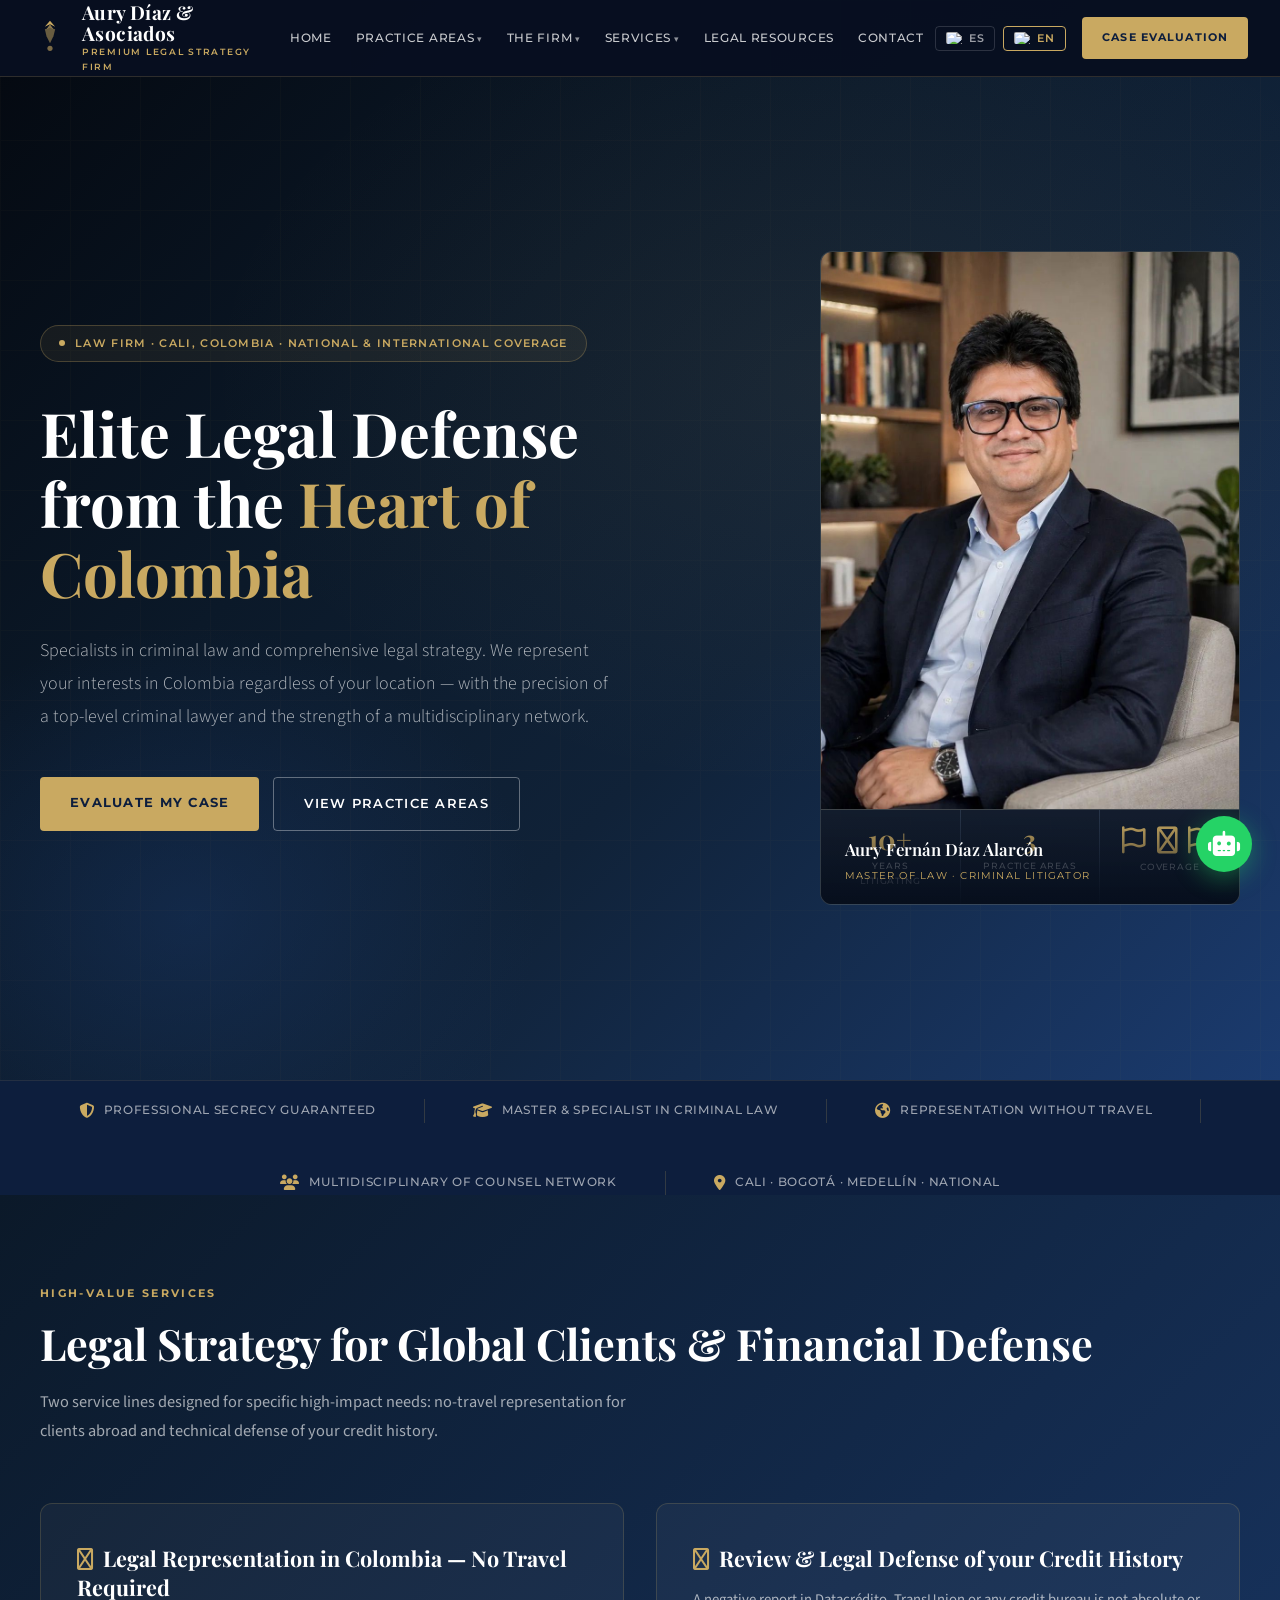
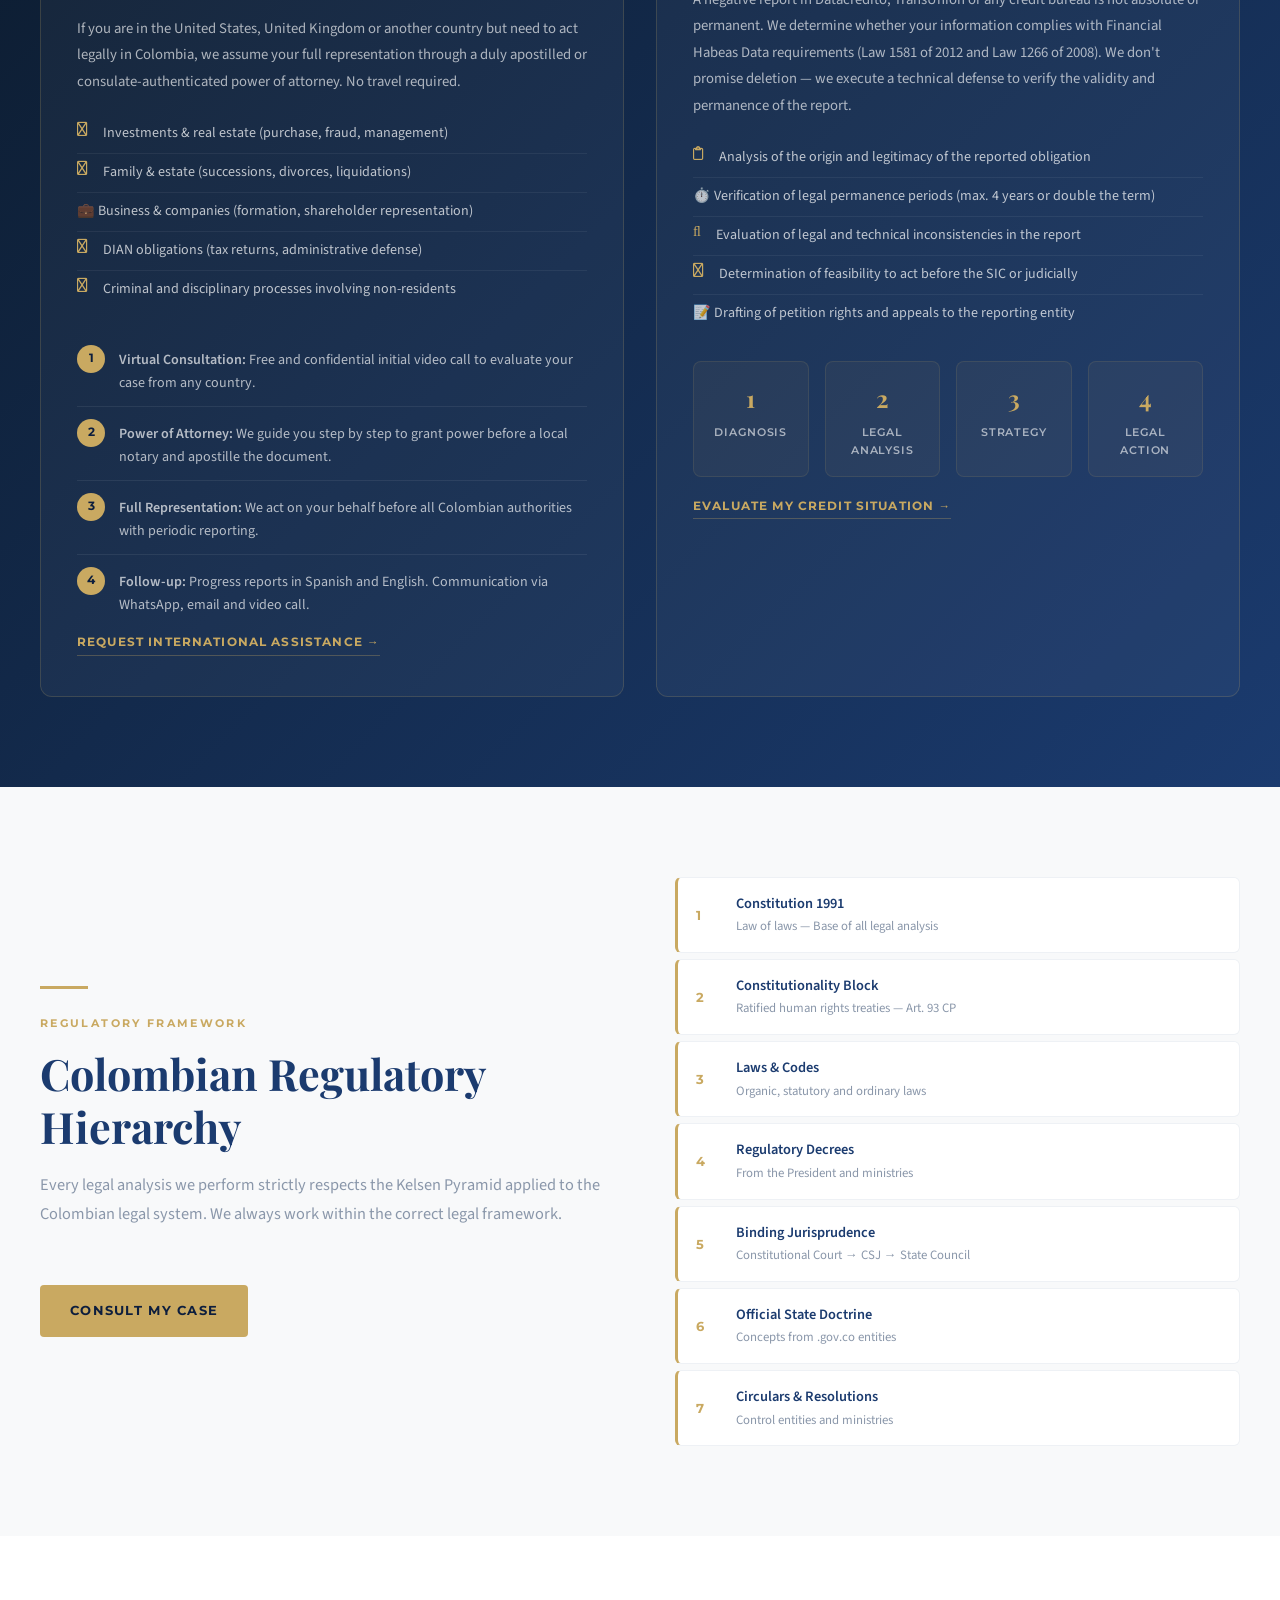
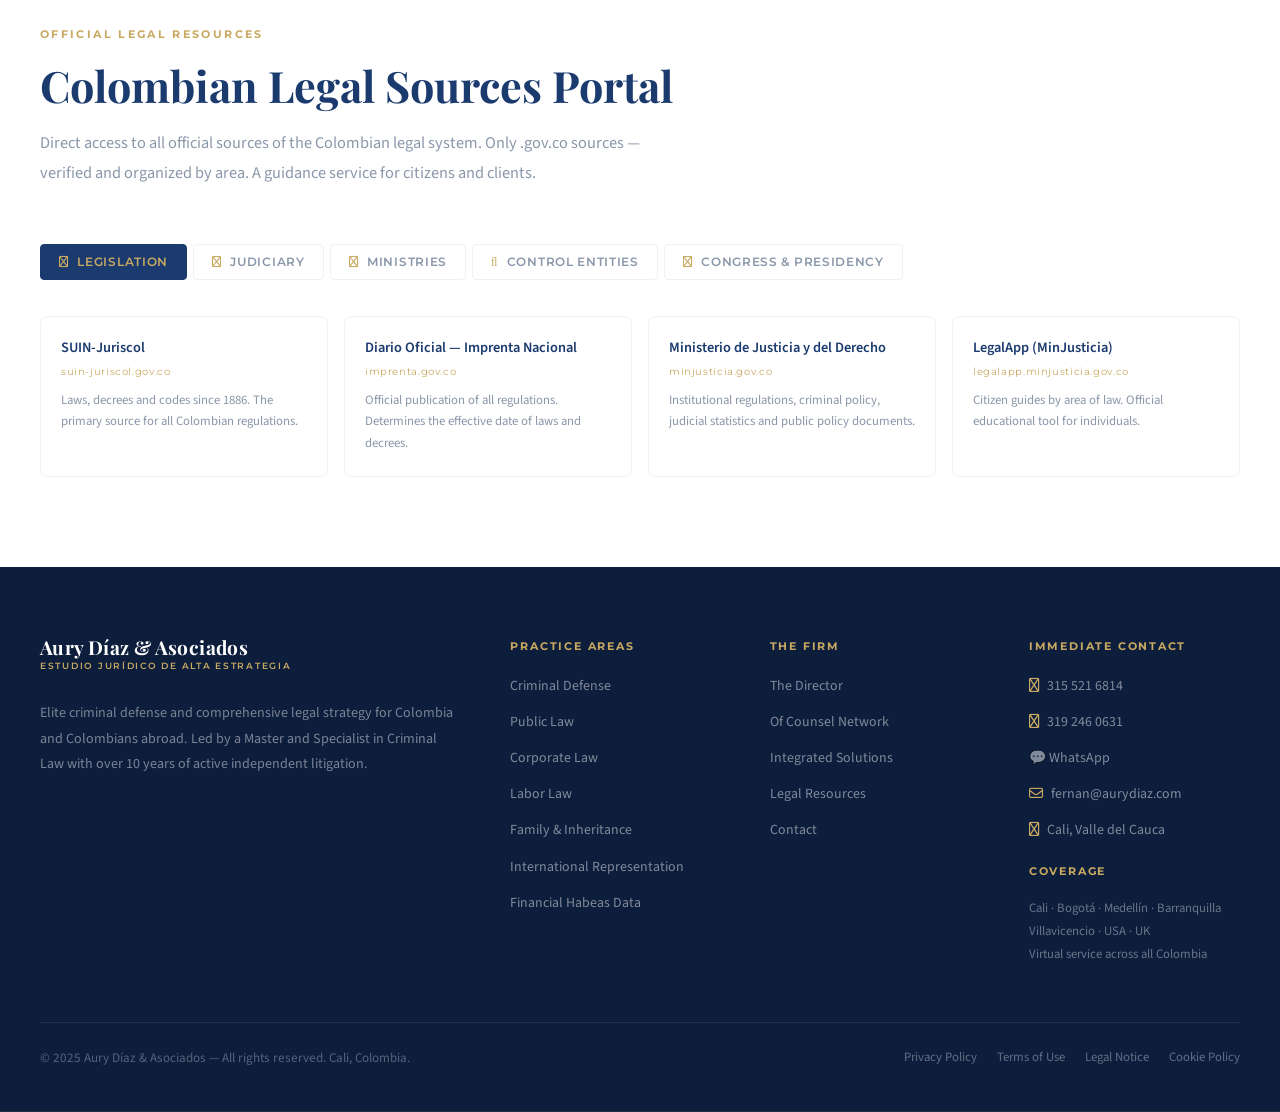
==== commit a157da33: "feat: Apply UX/UI refinements and solid header - Replaced all emojis with FontAwesome 6 icons using " ====
--- a/index.html
+++ b/index.html
@@ -48,34 +48,34 @@
 <a class="has-sub" data-lang="en" href="areas.html#areas">Practice Areas</a>
 <div class="mega-menu">
 <div class="mega-col">
-<h4 data-lang="es">⚖️ Litigios y Conflictos</h4>
-<h4 data-lang="en">⚖️ Litigation &amp; Disputes</h4>
-<ul>
-<li><a class="featured" data-lang="es" href="#" onclick="openModal('penal');return false;">★ Defensa Penal y Sistema Acusatorio</a><a class="featured" data-lang="en" href="#" onclick="openModal('penal');return false;">★ Criminal Defense &amp; Accusatory System</a></li>
+<h4 data-lang="es"><i class="fa-solid fa-scale-balanced fa-icon-gold"></i> Litigios y Conflictos</h4>
+<h4 data-lang="en"><i class="fa-solid fa-scale-balanced fa-icon-gold"></i> Litigation &amp; Disputes</h4>
+<ul>
+<li><a class="featured" data-lang="es" href="#" onclick="openModal('penal');return false;"><i class="fa-solid fa-star fa-icon-gold" style="font-size: 0.8em;"></i> Defensa Penal y Sistema Acusatorio</a><a class="featured" data-lang="en" href="#" onclick="openModal('penal');return false;"><i class="fa-solid fa-star fa-icon-gold" style="font-size: 0.8em;"></i> Criminal Defense &amp; Accusatory System</a></li>
 <li><a data-lang="es" href="#" onclick="openModal('disciplinario');return false;">Derecho Público y Disciplinario</a><a data-lang="en" href="#" onclick="openModal('disciplinario');return false;">Public &amp; Disciplinary Law</a></li>
 <li><a data-lang="es" href="#" onclick="openModal('civil');return false;">Litigio Civil y Responsabilidad</a><a data-lang="en" href="#" onclick="openModal('civil');return false;">Civil Litigation &amp; Liability</a></li>
 <li><a data-lang="es" href="#" onclick="openModal('jep');return false;">Justicia Transicional y DDHH</a><a data-lang="en" href="#" onclick="openModal('jep');return false;">Transitional Justice &amp; Human Rights</a></li>
 </ul>
 </div>
 <div class="mega-col">
-<h4 data-lang="es">🏢 Corporativo y Negocios</h4>
-<h4 data-lang="en">🏢 Corporate &amp; Business</h4>
-<ul>
-<li><a class="featured" data-lang="es" href="#" onclick="openModal('societario');return false;">★ Derecho Comercial y Societario</a><a class="featured" data-lang="en" href="#" onclick="openModal('societario');return false;">★ Commercial &amp; Corporate Law</a></li>
+<h4 data-lang="es"><i class="fa-regular fa-building fa-icon-gold"></i> Corporativo y Negocios</h4>
+<h4 data-lang="en"><i class="fa-regular fa-building fa-icon-gold"></i> Corporate &amp; Business</h4>
+<ul>
+<li><a class="featured" data-lang="es" href="#" onclick="openModal('societario');return false;"><i class="fa-solid fa-star fa-icon-gold" style="font-size: 0.8em;"></i> Derecho Comercial y Societario</a><a class="featured" data-lang="en" href="#" onclick="openModal('societario');return false;"><i class="fa-solid fa-star fa-icon-gold" style="font-size: 0.8em;"></i> Commercial &amp; Corporate Law</a></li>
 <li><a data-lang="es" href="#" onclick="openModal('tributario');return false;">Derecho Tributario y Aduanero</a><a data-lang="en" href="#" onclick="openModal('tributario');return false;">Tax &amp; Customs Law</a></li>
 <li><a data-lang="es" href="#" onclick="openModal('pi');return false;">Propiedad Intelectual y LegalTech</a><a data-lang="en" href="#" onclick="openModal('pi');return false;">Intellectual Property &amp; LegalTech</a></li>
 <li><a data-lang="es" href="#" onclick="openModal('ph');return false;">Propiedad Horizontal e Inmobiliario</a><a data-lang="en" href="#" onclick="openModal('ph');return false;">Real Estate &amp; Property Law</a></li>
 </ul>
 </div>
 <div class="mega-col">
-<h4 data-lang="es">👨‍👩‍👧 Personas y Familias</h4>
-<h4 data-lang="en">👨‍👩‍👧 Persons &amp; Families</h4>
-<ul>
-<li><a class="featured" data-lang="es" href="#" onclick="openModal('laboral');return false;">★ Derecho Laboral y Seguridad Social</a><a class="featured" data-lang="en" href="#" onclick="openModal('laboral');return false;">★ Labor &amp; Social Security Law</a></li>
+<h4 data-lang="es"><i class="fa-solid fa-users fa-icon-gold"></i> Personas y Familias</h4>
+<h4 data-lang="en"><i class="fa-solid fa-users fa-icon-gold"></i> Persons &amp; Families</h4>
+<ul>
+<li><a class="featured" data-lang="es" href="#" onclick="openModal('laboral');return false;"><i class="fa-solid fa-star fa-icon-gold" style="font-size: 0.8em;"></i> Derecho Laboral y Seguridad Social</a><a class="featured" data-lang="en" href="#" onclick="openModal('laboral');return false;"><i class="fa-solid fa-star fa-icon-gold" style="font-size: 0.8em;"></i> Labor &amp; Social Security Law</a></li>
 <li><a data-lang="es" href="#" onclick="openModal('familia');return false;">Derecho de Familia y Sucesiones</a><a data-lang="en" href="#" onclick="openModal('familia');return false;">Family Law &amp; Inheritance</a></li>
 <li><a data-lang="es" href="#" onclick="openModal('insolvencia');return false;">Insolvencia de Persona Natural</a><a data-lang="en" href="#" onclick="openModal('insolvencia');return false;">Personal Insolvency</a></li>
-<li><a data-lang="es" href="index.html#servicios-estrategicos">🌎 Representación Internacional</a><a data-lang="en" href="index.html#servicios-estrategicos">🌎 International Representation</a></li>
-<li><a data-lang="es" href="index.html#servicios-estrategicos">🛡️ Habeas Data Financiero</a><a data-lang="en" href="index.html#servicios-estrategicos">🛡️ Financial Data Defense</a></li>
+<li><a data-lang="es" href="index.html#servicios-estrategicos"><i class="fa-solid fa-globe fa-icon-gold"></i> Representación Internacional</a><a data-lang="en" href="index.html#servicios-estrategicos"><i class="fa-solid fa-globe fa-icon-gold"></i> International Representation</a></li>
+<li><a data-lang="es" href="index.html#servicios-estrategicos"><i class="fa-solid fa-shield-halved fa-icon-gold"></i> Habeas Data Financiero</a><a data-lang="en" href="index.html#servicios-estrategicos"><i class="fa-solid fa-shield-halved fa-icon-gold"></i> Financial Data Defense</a></li>
 </ul>
 </div>
 </div>
@@ -93,8 +93,8 @@
 <a class="has-sub" data-lang="es" href="index.html#servicios-estrategicos">Servicios</a>
 <a class="has-sub" data-lang="en" href="index.html#servicios-estrategicos">Services</a>
 <div class="dropdown">
-<a data-lang="es" href="index.html#servicios-estrategicos">🌎 Representación Internacional</a><a data-lang="en" href="index.html#servicios-estrategicos">🌎 International Representation</a>
-<a data-lang="es" href="index.html#servicios-estrategicos">🛡️ Habeas Data Financiero</a><a data-lang="en" href="index.html#servicios-estrategicos">🛡️ Financial Data Defense</a>
+<a data-lang="es" href="index.html#servicios-estrategicos"><i class="fa-solid fa-globe fa-icon-gold"></i> Representación Internacional</a><a data-lang="en" href="index.html#servicios-estrategicos"><i class="fa-solid fa-globe fa-icon-gold"></i> International Representation</a>
+<a data-lang="es" href="index.html#servicios-estrategicos"><i class="fa-solid fa-shield-halved fa-icon-gold"></i> Habeas Data Financiero</a><a data-lang="en" href="index.html#servicios-estrategicos"><i class="fa-solid fa-shield-halved fa-icon-gold"></i> Financial Data Defense</a>
 <a data-lang="es" href="director.html#soluciones">Conciliación e Insolvencia</a><a data-lang="en" href="director.html#soluciones">Conciliation &amp; Insolvency</a>
 <a data-lang="es" href="director.html#soluciones">Rutas Legales</a><a data-lang="en" href="director.html#soluciones">Legal Routes</a>
 </div>
@@ -129,10 +129,10 @@
 <a data-lang="en" href="areas.html#areas" onclick="closeMobile()">Practice Areas</a>
 <a data-lang="es" href="director.html#director" onclick="closeMobile()">La Firma</a>
 <a data-lang="en" href="director.html#director" onclick="closeMobile()">The Firm</a>
-<a data-lang="es" href="index.html#servicios-estrategicos" onclick="closeMobile()">🌎 Representación Internacional</a>
-<a data-lang="en" href="index.html#servicios-estrategicos" onclick="closeMobile()">🌎 International Representation</a>
-<a data-lang="es" href="index.html#servicios-estrategicos" onclick="closeMobile()">🛡️ Habeas Data Financiero</a>
-<a data-lang="en" href="index.html#servicios-estrategicos" onclick="closeMobile()">🛡️ Financial Data Defense</a>
+<a data-lang="es" href="index.html#servicios-estrategicos" onclick="closeMobile()"><i class="fa-solid fa-globe fa-icon-gold"></i> Representación Internacional</a>
+<a data-lang="en" href="index.html#servicios-estrategicos" onclick="closeMobile()"><i class="fa-solid fa-globe fa-icon-gold"></i> International Representation</a>
+<a data-lang="es" href="index.html#servicios-estrategicos" onclick="closeMobile()"><i class="fa-solid fa-shield-halved fa-icon-gold"></i> Habeas Data Financiero</a>
+<a data-lang="en" href="index.html#servicios-estrategicos" onclick="closeMobile()"><i class="fa-solid fa-shield-halved fa-icon-gold"></i> Financial Data Defense</a>
 <a data-lang="es" href="index.html#recursos" onclick="closeMobile()">Recursos Jurídicos</a>
 <a data-lang="en" href="index.html#recursos" onclick="closeMobile()">Legal Resources</a>
 <a data-lang="es" href="contacto.html#contacto" onclick="closeMobile()">Contacto</a>
@@ -193,7 +193,7 @@
 <div class="hero-photo-card">
 <div class="hero-photo-inner">
 <!-- Photo 1 (seated, casual-professional) is preferred per client -->
-<img alt="Dr. Aury Fernán Díaz Alarcón" id="hero-img" onerror="" src="img/doctor.jpeg"/>
+<img alt="Dr. Aury Fernán Díaz Alarcón" id="hero-img" onerror="" src="img/doctor.jpg"/>
 </div>
 <div class="hero-photo-tag">
 <div class="hero-photo-name">Aury Fernán Díaz Alarcón</div>
@@ -212,7 +212,7 @@
 <span class="stat-label" data-lang="en">Practice Areas</span>
 </div>
 <div class="stat-item">
-<span class="stat-num">🇨🇴🇺🇸🇬🇧</span>
+<span class="stat-num"><i class="fa-solid fa-flag fa-icon-gold"></i> <i class="fa-solid fa-flag-usa fa-icon-gold"></i> <i class="fa-solid fa-flag fa-icon-gold"></i> </span>
 <span class="stat-label" data-lang="es">Cobertura</span>
 <span class="stat-label" data-lang="en">Coverage</span>
 </div>
@@ -231,7 +231,7 @@
 <div class="trust-sep"></div>
 <div class="trust-item"><i class="fas fa-map-marker-alt"></i><span data-lang="es">Cali · Bogotá · Medellín · Nacional</span><span data-lang="en">Cali · Bogotá · Medellín · National</span></div>
 </div>
-</div><section class="servicios-estrategicos" id="servicios-estrategicos">
+<section class="servicios-estrategicos" id="servicios-estrategicos">
 <div class="container">
 <span class="section-badge" data-lang="es">Servicios de Alto Valor</span>
 <span class="section-badge" data-lang="en">High-Value Services</span>
@@ -242,21 +242,21 @@
 <div class="service-cards">
 <!-- INTERNACIONAL -->
 <div class="service-feature reveal" id="internacional">
-<h3 data-lang="es">🌎 Representación Legal en Colombia — Sin Necesidad de Viajar</h3>
-<h3 data-lang="en">🌎 Legal Representation in Colombia — No Travel Required</h3>
+<h3 data-lang="es"><i class="fa-solid fa-globe fa-icon-gold"></i> Representación Legal en Colombia — Sin Necesidad de Viajar</h3>
+<h3 data-lang="en"><i class="fa-solid fa-globe fa-icon-gold"></i> Legal Representation in Colombia — No Travel Required</h3>
 <p data-lang="es">Si usted se encuentra en Estados Unidos, Reino Unido u otro país, pero necesita actuar legalmente en Colombia, asumimos su representación integral mediante poder debidamente apostillado o autenticado en consulado. Sin que tenga que desplazarse.</p>
 <p data-lang="en">If you are in the United States, United Kingdom or another country but need to act legally in Colombia, we assume your full representation through a duly apostilled or consulate-authenticated power of attorney. No travel required.</p>
 <ul>
-<li data-lang="es">🏠 Inversiones e inmuebles (compra, fraude, administración)</li>
-<li data-lang="en">🏠 Investments &amp; real estate (purchase, fraud, management)</li>
-<li data-lang="es">⚖️ Familia y patrimonio (sucesiones, divorcios, liquidaciones)</li>
-<li data-lang="en">⚖️ Family &amp; estate (successions, divorces, liquidations)</li>
+<li data-lang="es"><i class="fa-solid fa-house fa-icon-gold"></i> Inversiones e inmuebles (compra, fraude, administración)</li>
+<li data-lang="en"><i class="fa-solid fa-house fa-icon-gold"></i> Investments &amp; real estate (purchase, fraud, management)</li>
+<li data-lang="es"><i class="fa-solid fa-scale-balanced fa-icon-gold"></i> Familia y patrimonio (sucesiones, divorcios, liquidaciones)</li>
+<li data-lang="en"><i class="fa-solid fa-scale-balanced fa-icon-gold"></i> Family &amp; estate (successions, divorces, liquidations)</li>
 <li data-lang="es">💼 Negocios y sociedades (constitución, representación de socios)</li>
 <li data-lang="en">💼 Business &amp; companies (formation, shareholder representation)</li>
-<li data-lang="es">💰 Obligaciones con la DIAN (declaraciones, defensa administrativa)</li>
-<li data-lang="en">💰 DIAN obligations (tax returns, administrative defense)</li>
-<li data-lang="es">🏛️ Procesos penales y disciplinarios que involucren a no residentes</li>
-<li data-lang="en">🏛️ Criminal and disciplinary processes involving non-residents</li>
+<li data-lang="es"><i class="fa-solid fa-coins fa-icon-gold"></i> Obligaciones con la DIAN (declaraciones, defensa administrativa)</li>
+<li data-lang="en"><i class="fa-solid fa-coins fa-icon-gold"></i> DIAN obligations (tax returns, administrative defense)</li>
+<li data-lang="es"><i class="fa-solid fa-building-columns fa-icon-gold"></i> Procesos penales y disciplinarios que involucren a no residentes</li>
+<li data-lang="en"><i class="fa-solid fa-building-columns fa-icon-gold"></i> Criminal and disciplinary processes involving non-residents</li>
 </ul>
 <div class="int-process">
 <div class="int-step">
@@ -285,19 +285,19 @@
 </div>
 <!-- HABEAS DATA -->
 <div class="service-feature reveal" id="historial-crediticio">
-<h3 data-lang="es">🛡️ Revisión y Defensa Legal de su Historial Crediticio</h3>
-<h3 data-lang="en">🛡️ Review &amp; Legal Defense of your Credit History</h3>
+<h3 data-lang="es"><i class="fa-solid fa-shield-halved fa-icon-gold"></i> Revisión y Defensa Legal de su Historial Crediticio</h3>
+<h3 data-lang="en"><i class="fa-solid fa-shield-halved fa-icon-gold"></i> Review &amp; Legal Defense of your Credit History</h3>
 <p data-lang="es">Un reporte negativo en Datacrédito, TransUnion o cualquier central de riesgo no es absoluto ni permanente. Determinamos si su información cumple con las exigencias del Habeas Data Financiero (Ley 1581 de 2012 y Ley 1266 de 2008). No prometemos borrar — ejecutamos una defensa técnica para verificar la validez y permanencia del reporte.</p>
 <p data-lang="en">A negative report in Datacrédito, TransUnion or any credit bureau is not absolute or permanent. We determine whether your information complies with Financial Habeas Data requirements (Law 1581 of 2012 and Law 1266 of 2008). We don't promise deletion — we execute a technical defense to verify the validity and permanence of the report.</p>
 <ul>
-<li data-lang="es">📋 Análisis del origen y legitimidad de la obligación reportada</li>
-<li data-lang="en">📋 Analysis of the origin and legitimacy of the reported obligation</li>
+<li data-lang="es"><i class="fa-regular fa-clipboard fa-icon-gold"></i> Análisis del origen y legitimidad de la obligación reportada</li>
+<li data-lang="en"><i class="fa-regular fa-clipboard fa-icon-gold"></i> Analysis of the origin and legitimacy of the reported obligation</li>
 <li data-lang="es">⏱️ Verificación de los tiempos de permanencia legales (máx. 4 años o el doble del plazo)</li>
 <li data-lang="en">⏱️ Verification of legal permanence periods (max. 4 years or double the term)</li>
-<li data-lang="es">🔍 Evaluación de inconsistencias legales y técnicas en el reporte</li>
-<li data-lang="en">🔍 Evaluation of legal and technical inconsistencies in the report</li>
-<li data-lang="es">⚖️ Determinación de viabilidad para actuar ante la SIC o judicialmente</li>
-<li data-lang="en">⚖️ Determination of feasibility to act before the SIC or judicially</li>
+<li data-lang="es"><i class="fa-solid fa-magnifying-glass fa-icon-gold"></i> Evaluación de inconsistencias legales y técnicas en el reporte</li>
+<li data-lang="en"><i class="fa-solid fa-magnifying-glass fa-icon-gold"></i> Evaluation of legal and technical inconsistencies in the report</li>
+<li data-lang="es"><i class="fa-solid fa-scale-balanced fa-icon-gold"></i> Determinación de viabilidad para actuar ante la SIC o judicialmente</li>
+<li data-lang="en"><i class="fa-solid fa-scale-balanced fa-icon-gold"></i> Determination of feasibility to act before the SIC or judicially</li>
 <li data-lang="es">📝 Redacción de derechos de petición y recursos ante la entidad reportante</li>
 <li data-lang="en">📝 Drafting of petition rights and appeals to the reporting entity</li>
 </ul>
@@ -360,11 +360,11 @@
 <p class="section-sub" data-lang="es">Acceso directo a todas las fuentes oficiales del ordenamiento jurídico colombiano. Solo fuentes .gov.co — verificadas y organizadas por área. Un servicio de orientación para ciudadanos y clientes.</p>
 <p class="section-sub" data-lang="en">Direct access to all official sources of the Colombian legal system. Only .gov.co sources — verified and organized by area. A guidance service for citizens and clients.</p>
 <div class="recursos-tabs">
-<button class="tab-btn active" onclick="showTab('legislacion',event)">📜 <span data-lang="es">Legislación</span><span data-lang="en">Legislation</span></button>
-<button class="tab-btn" onclick="showTab('judicial',event)">⚖️ <span data-lang="es">Poder Judicial</span><span data-lang="en">Judiciary</span></button>
-<button class="tab-btn" onclick="showTab('ministerios',event)">🏛️ <span data-lang="es">Ministerios</span><span data-lang="en">Ministries</span></button>
-<button class="tab-btn" onclick="showTab('superintendencias',event)">🔍 <span data-lang="es">Entidades de Control</span><span data-lang="en">Control Entities</span></button>
-<button class="tab-btn" onclick="showTab('congreso',event)">🗳️ <span data-lang="es">Congreso y Presidencia</span><span data-lang="en">Congress &amp; Presidency</span></button>
+<button class="tab-btn active" onclick="showTab('legislacion',event)"><i class="fa-solid fa-scroll fa-icon-gold"></i> <span data-lang="es">Legislación</span><span data-lang="en">Legislation</span></button>
+<button class="tab-btn" onclick="showTab('judicial',event)"><i class="fa-solid fa-scale-balanced fa-icon-gold"></i> <span data-lang="es">Poder Judicial</span><span data-lang="en">Judiciary</span></button>
+<button class="tab-btn" onclick="showTab('ministerios',event)"><i class="fa-solid fa-building-columns fa-icon-gold"></i> <span data-lang="es">Ministerios</span><span data-lang="en">Ministries</span></button>
+<button class="tab-btn" onclick="showTab('superintendencias',event)"><i class="fa-solid fa-magnifying-glass fa-icon-gold"></i> <span data-lang="es">Entidades de Control</span><span data-lang="en">Control Entities</span></button>
+<button class="tab-btn" onclick="showTab('congreso',event)"><i class="fa-solid fa-check-to-slot fa-icon-gold"></i> <span data-lang="es">Congreso y Presidencia</span><span data-lang="en">Congress &amp; Presidency</span></button>
 </div>
 <div class="tab-content active" id="tab-legislacion">
 <div class="recursos-grid">
@@ -459,11 +459,11 @@
 <h5 data-lang="es">Contacto Inmediato</h5>
 <h5 data-lang="en">Immediate Contact</h5>
 <ul>
-<li><a href="tel:+573155216814">📱 315 521 6814</a></li>
-<li><a href="tel:+573192460631">📱 319 246 0631</a></li>
+<li><a href="tel:+573155216814"><i class="fa-solid fa-mobile-screen-button fa-icon-gold"></i> 315 521 6814</a></li>
+<li><a href="tel:+573192460631"><i class="fa-solid fa-mobile-screen-button fa-icon-gold"></i> 319 246 0631</a></li>
 <li><a href="https://wa.me/573155216814" target="_blank">💬 WhatsApp</a></li>
-<li><a href="mailto:fernan@aurydiaz.com">📧 fernan@aurydiaz.com</a></li>
-<li><a href="contacto.html#contacto">📍 Cali, Valle del Cauca</a></li>
+<li><a href="mailto:fernan@aurydiaz.com"><i class="fa-regular fa-envelope fa-icon-gold"></i> fernan@aurydiaz.com</a></li>
+<li><a href="contacto.html#contacto"><i class="fa-solid fa-location-dot fa-icon-gold"></i> Cali, Valle del Cauca</a></li>
 </ul>
 <div style="margin-top:18px;"><h5 data-lang="es">Cobertura</h5><h5 data-lang="en">Coverage</h5><p data-lang="es" style="font-size:0.8rem; color:rgba(255,255,255,0.38); line-height:1.8;">Cali · Bogotá · Medellín · Barranquilla<br/>Villavicencio · USA · UK<br/>Atención virtual en todo Colombia</p><p data-lang="en" style="font-size:0.8rem; color:rgba(255,255,255,0.38); line-height:1.8;">Cali · Bogotá · Medellín · Barranquilla<br/>Villavicencio · USA · UK<br/>Virtual service across all Colombia</p></div>
 </div>
@@ -485,7 +485,7 @@
 </div>
 </footer>
 <!-- WHATSAPP FLOAT -->
-<a class="whatsapp-float" href="https://wa.me/573155216814?text=Hola,%20deseo%20una%20consulta%20jurídica%20confidencial" target="_blank" title="WhatsApp Directo"><i class="fab fa-whatsapp"></i></a>
+<a class="whatsapp-float" href="https://wa.me/573155216814?text=Hola,%20deseo%20una%20consulta%20jurídica%20confidencial" target="_blank" title="WhatsApp Directo"><i class="fa-solid fa-robot"></i></a>
 <!-- ═══════════════════════════════════ MODALS — MACRO ÁREAS ═══════════════════════════════════ -->
 <div class="modal-overlay" id="modal-overlay" onclick="closeModalIf(event)">
 <div class="modal-box" id="modal-box">
--- a/css/style.css
+++ b/css/style.css
@@ -655,8 +655,7 @@
       padding: 32px 36px; min-width: 860px; box-shadow: 0 30px 80px rgba(0,0,0,0.7);
       grid-template-columns: repeat(3, 1fr); gap: 36px;
     }
-    .nav-links > li:hover .mega-menu { display: grid; animation: fadeDown 0.22s ease; }
-    @keyframes fadeDown { from { opacity: 0; transform: translateX(-50%) translateY(-10px); } to { opacity: 1; transform: translateX(-50%) translateY(0); } }
+    .nav-links > li:hover .mega-menu { display: grid; animation: megaFade 0.22s ease; }
     .mega-col h4 {
       font-family: 'Montserrat', sans-serif; font-size: 0.7rem; font-weight: 700;
       color: var(--gold); text-transform: uppercase; letter-spacing: 0.14em; margin-bottom: 14px;
@@ -670,7 +669,7 @@
     }
     .mega-col ul li a:hover { color: var(--white); padding-left: 4px; }
     .mega-col ul li a.featured { color: var(--white); font-weight: 600; }
-    .mega-col ul li a.featured::before { content: '★'; color: var(--gold); font-size: 0.65rem; -webkit-flex-shrink: 0; flex-shrink: 0; }
+    .mega-col ul li a.featured::before { content: '\f005'; font-family: 'Font Awesome 6 Free'; font-weight: 900; color: var(--gold); font-size: 0.65rem; -webkit-flex-shrink: 0; flex-shrink: 0; }
 
     /* DROPDOWN */
     .dropdown {
@@ -678,7 +677,7 @@
       background: rgba(6,14,28,0.99); border: 1px solid rgba(201,169,97,0.18); border-radius: 8px;
       padding: 10px 0; min-width: 240px; box-shadow: 0 16px 40px rgba(0,0,0,0.5);
     }
-    .nav-links > li:hover .dropdown { display: block; animation: fadeDown 0.2s ease; }
+    .nav-links > li:hover .dropdown { display: block; animation: dropFade 0.2s ease; }
     .dropdown a {
       display: block; padding: 10px 20px; font-family: 'Source Sans 3', sans-serif;
       font-size: 0.87rem; color: rgba(255,255,255,0.78); text-decoration: none; transition: var(--transition);
@@ -857,7 +856,7 @@
     .area-card:hover .area-items li { color: rgba(255,255,255,0.62); border-color: rgba(255,255,255,0.08); }
     .area-items li.featured { color: var(--carbon); font-weight: 600; }
     .area-card:hover .area-items li.featured { color: var(--gold); }
-    .area-items li::before { content: '→'; font-size: 0.72rem; color: var(--gold); opacity: 0.55; -webkit-flex-shrink: 0; flex-shrink: 0; }
+    .area-items li::before { content: '\f061'; font-family: 'Font Awesome 6 Free'; font-weight: 900; font-size: 0.72rem; color: var(--gold); opacity: 0.55; -webkit-flex-shrink: 0; flex-shrink: 0; }
     .area-items li.featured::before { opacity: 1; }
     .area-link {
       display: inline-flex; -webkit-box-align: center; -webkit-align-items: center; align-items: center; gap: 8px; font-family: 'Montserrat', sans-serif;
@@ -890,7 +889,7 @@
     .modal-desc { font-family: 'Source Sans 3', sans-serif; font-size: 0.97rem; color: rgba(255,255,255,0.68); line-height: 1.8; margin-bottom: 30px; }
     .modal-list { list-style: none; display: grid; grid-template-columns: 1fr 1fr; gap: 8px 16px; margin-bottom: 32px; }
     .modal-list li { font-family: 'Source Sans 3', sans-serif; font-size: 0.88rem; color: rgba(255,255,255,0.75); display: -webkit-box; display: -webkit-flex; display: flex; -webkit-box-align: start; -webkit-align-items: flex-start; align-items: flex-start; gap: 8px; line-height: 1.5; }
-    .modal-list li::before { content: '✦'; color: var(--gold); font-size: 0.6rem; -webkit-flex-shrink: 0; flex-shrink: 0; margin-top: 4px; }
+    .modal-list li::before { content: '\f3a5'; font-family: 'Font Awesome 6 Free'; font-weight: 900; color: var(--gold); font-size: 0.6rem; -webkit-flex-shrink: 0; flex-shrink: 0; margin-top: 4px; }
     .modal-list li.featured { color: var(--white); font-weight: 600; }
     .modal-norm { background: rgba(201,169,97,0.06); border: 1px solid rgba(201,169,97,0.15); border-radius: 8px; padding: 18px 22px; margin-bottom: 28px; }
     .modal-norm h5 { font-family: 'Montserrat', sans-serif; font-size: 0.66rem; font-weight: 700; color: var(--gold); letter-spacing: 0.15em; text-transform: uppercase; margin-bottom: 8px; }
@@ -1140,4 +1139,21 @@
 
     /* Scroll reveal */
     .reveal { opacity: 0; transform: translateY(22px); transition: opacity 0.55s ease, transform 0.55s ease; }
-    .reveal.visible { opacity: 1; transform: translateY(0); }+    .reveal.visible { opacity: 1; transform: translateY(0); }
+
+.fa-icon-gold { color: var(--gold); font-weight: 300; margin-right: 5px; }
+
+.mega-menu::before, .dropdown::before { content: ''; position: absolute; top: -15px; left: 0; right: 0; height: 15px; background: transparent; }
+
+
+header.solid-header { background: rgba(8, 15, 32, 0.98) !important; }
+
+@keyframes megaFade {
+  from { opacity: 0; transform: translateX(-50%); }
+  to { opacity: 1; transform: translateX(-50%); }
+}
+
+@keyframes dropFade {
+  from { opacity: 0; }
+  to { opacity: 1; }
+}
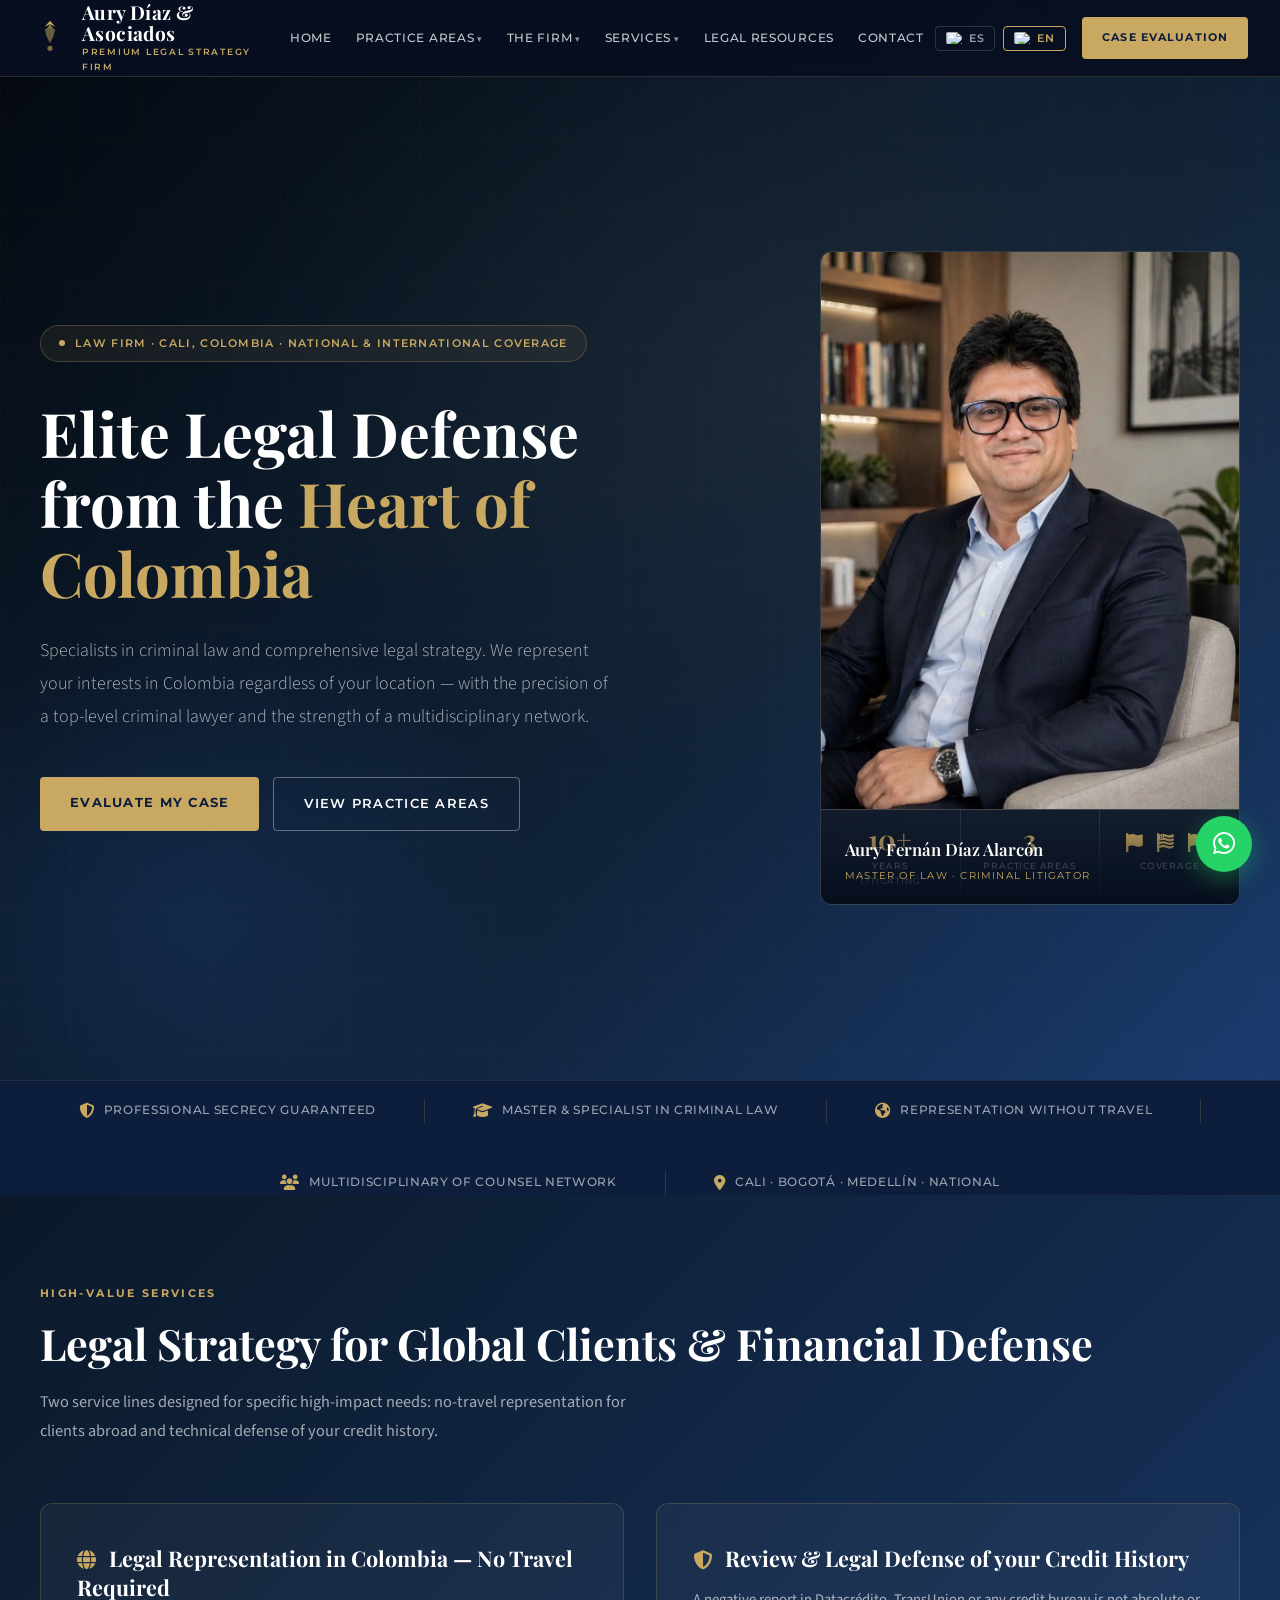
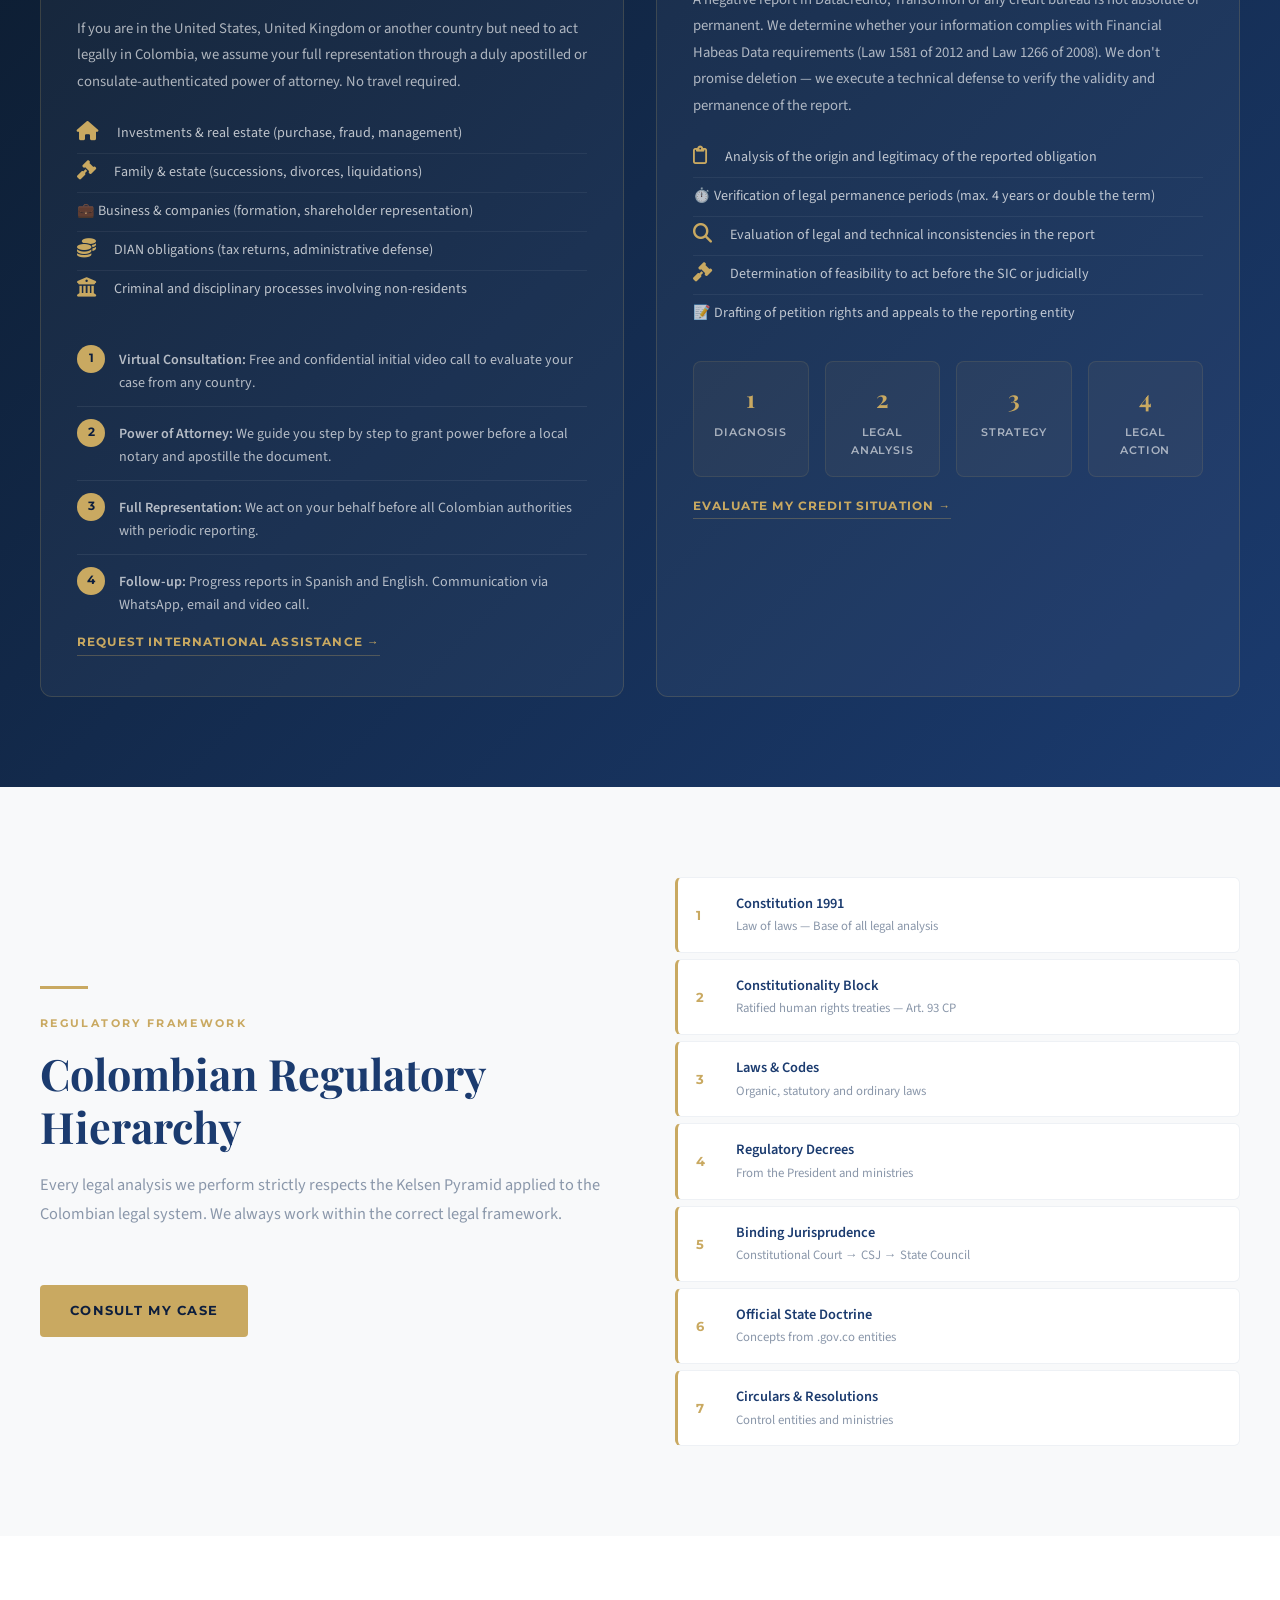
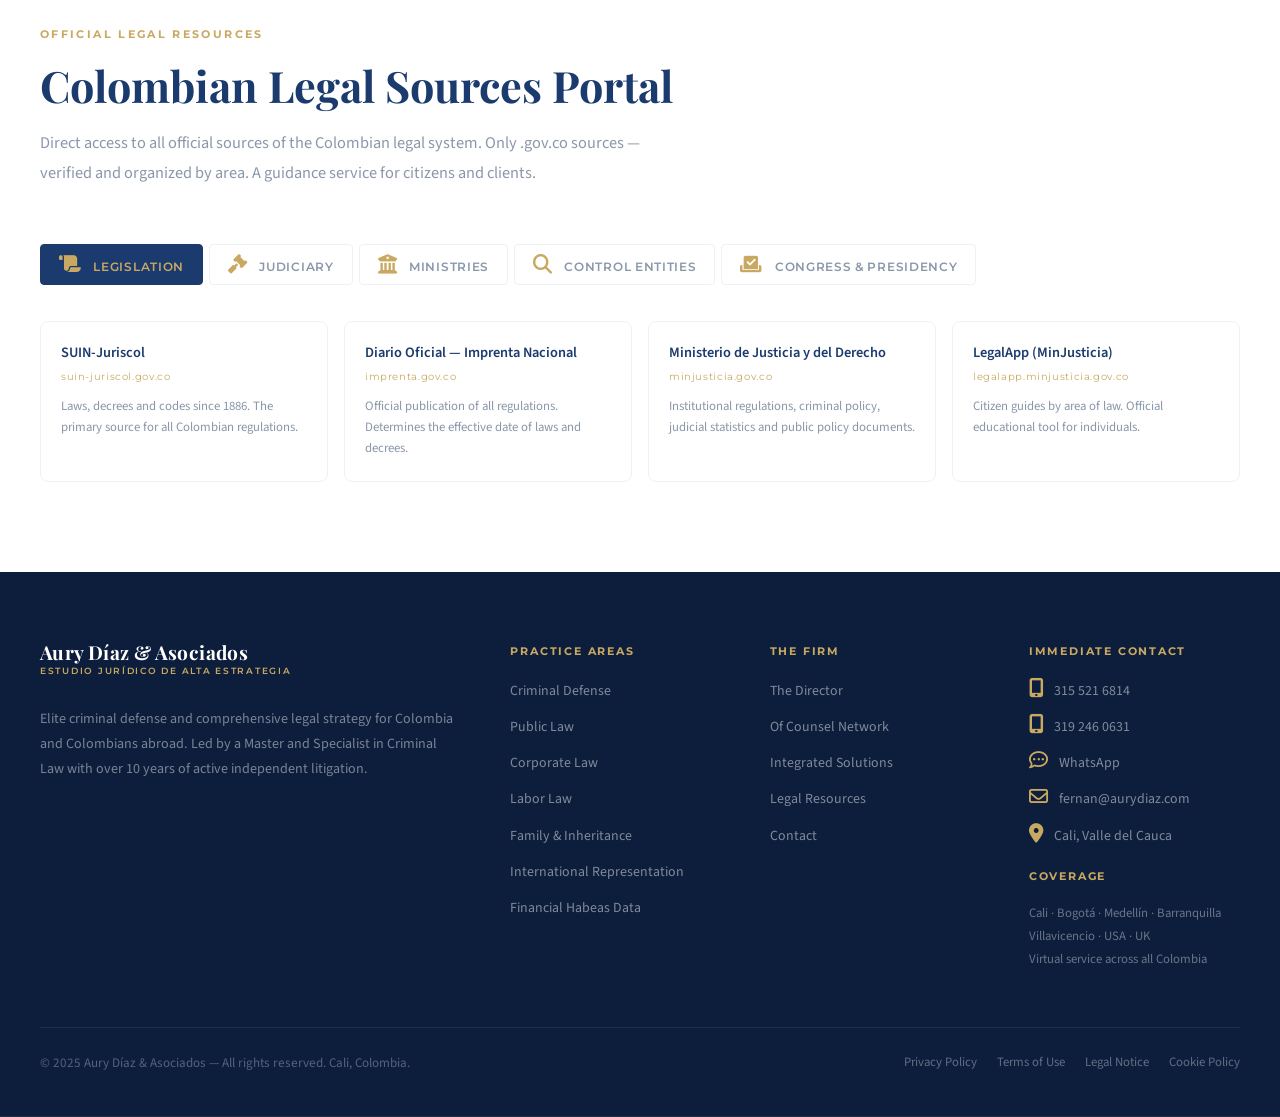
==== commit 16fb3b67: "fix: Replace all emojis with Font Awesome 6 icons - Linked Font Awesome 6.5.1 CDN in all HTML `<head" ====
--- a/index.html
+++ b/index.html
@@ -11,7 +11,7 @@
 <meta content="Aury Díaz &amp; Asociados | Estudio Jurídico de Alta Estrategia" property="og:title"/>
 <meta content="Defensa penal de élite. Representación internacional. Habeas data financiero. Cali, Colombia." property="og:description"/>
 <meta content="website" property="og:type"/>
-<link href="https://cdnjs.cloudflare.com/ajax/libs/font-awesome/6.4.0/css/all.min.css" rel="stylesheet"/>
+<link href="https://cdnjs.cloudflare.com/ajax/libs/font-awesome/6.5.1/css/all.min.css" rel="stylesheet"/>
 <link href="css/style.css" rel="stylesheet"/>
   <script>
     (function(){
@@ -48,34 +48,34 @@
 <a class="has-sub" data-lang="en" href="areas.html#areas">Practice Areas</a>
 <div class="mega-menu">
 <div class="mega-col">
-<h4 data-lang="es"><i class="fa-solid fa-scale-balanced fa-icon-gold"></i> Litigios y Conflictos</h4>
-<h4 data-lang="en"><i class="fa-solid fa-scale-balanced fa-icon-gold"></i> Litigation &amp; Disputes</h4>
-<ul>
-<li><a class="featured" data-lang="es" href="#" onclick="openModal('penal');return false;"><i class="fa-solid fa-star fa-icon-gold" style="font-size: 0.8em;"></i> Defensa Penal y Sistema Acusatorio</a><a class="featured" data-lang="en" href="#" onclick="openModal('penal');return false;"><i class="fa-solid fa-star fa-icon-gold" style="font-size: 0.8em;"></i> Criminal Defense &amp; Accusatory System</a></li>
+<h4 data-lang="es"><i class="fa-solid fa-gavel icon-gold"></i> Litigios y Conflictos</h4>
+<h4 data-lang="en"><i class="fa-solid fa-gavel icon-gold"></i> Litigation &amp; Disputes</h4>
+<ul>
+<li><a class="featured" data-lang="es" href="#" onclick="openModal('penal');return false;"><i class="fa-solid fa-star icon-gold" style="font-size: 0.8em;"></i> Defensa Penal y Sistema Acusatorio</a><a class="featured" data-lang="en" href="#" onclick="openModal('penal');return false;"><i class="fa-solid fa-star icon-gold" style="font-size: 0.8em;"></i> Criminal Defense &amp; Accusatory System</a></li>
 <li><a data-lang="es" href="#" onclick="openModal('disciplinario');return false;">Derecho Público y Disciplinario</a><a data-lang="en" href="#" onclick="openModal('disciplinario');return false;">Public &amp; Disciplinary Law</a></li>
 <li><a data-lang="es" href="#" onclick="openModal('civil');return false;">Litigio Civil y Responsabilidad</a><a data-lang="en" href="#" onclick="openModal('civil');return false;">Civil Litigation &amp; Liability</a></li>
 <li><a data-lang="es" href="#" onclick="openModal('jep');return false;">Justicia Transicional y DDHH</a><a data-lang="en" href="#" onclick="openModal('jep');return false;">Transitional Justice &amp; Human Rights</a></li>
 </ul>
 </div>
 <div class="mega-col">
-<h4 data-lang="es"><i class="fa-regular fa-building fa-icon-gold"></i> Corporativo y Negocios</h4>
-<h4 data-lang="en"><i class="fa-regular fa-building fa-icon-gold"></i> Corporate &amp; Business</h4>
-<ul>
-<li><a class="featured" data-lang="es" href="#" onclick="openModal('societario');return false;"><i class="fa-solid fa-star fa-icon-gold" style="font-size: 0.8em;"></i> Derecho Comercial y Societario</a><a class="featured" data-lang="en" href="#" onclick="openModal('societario');return false;"><i class="fa-solid fa-star fa-icon-gold" style="font-size: 0.8em;"></i> Commercial &amp; Corporate Law</a></li>
+<h4 data-lang="es"><i class="fa-solid fa-building-columns icon-gold"></i> Corporativo y Negocios</h4>
+<h4 data-lang="en"><i class="fa-solid fa-building-columns icon-gold"></i> Corporate &amp; Business</h4>
+<ul>
+<li><a class="featured" data-lang="es" href="#" onclick="openModal('societario');return false;"><i class="fa-solid fa-star icon-gold" style="font-size: 0.8em;"></i> Derecho Comercial y Societario</a><a class="featured" data-lang="en" href="#" onclick="openModal('societario');return false;"><i class="fa-solid fa-star icon-gold" style="font-size: 0.8em;"></i> Commercial &amp; Corporate Law</a></li>
 <li><a data-lang="es" href="#" onclick="openModal('tributario');return false;">Derecho Tributario y Aduanero</a><a data-lang="en" href="#" onclick="openModal('tributario');return false;">Tax &amp; Customs Law</a></li>
 <li><a data-lang="es" href="#" onclick="openModal('pi');return false;">Propiedad Intelectual y LegalTech</a><a data-lang="en" href="#" onclick="openModal('pi');return false;">Intellectual Property &amp; LegalTech</a></li>
 <li><a data-lang="es" href="#" onclick="openModal('ph');return false;">Propiedad Horizontal e Inmobiliario</a><a data-lang="en" href="#" onclick="openModal('ph');return false;">Real Estate &amp; Property Law</a></li>
 </ul>
 </div>
 <div class="mega-col">
-<h4 data-lang="es"><i class="fa-solid fa-users fa-icon-gold"></i> Personas y Familias</h4>
-<h4 data-lang="en"><i class="fa-solid fa-users fa-icon-gold"></i> Persons &amp; Families</h4>
-<ul>
-<li><a class="featured" data-lang="es" href="#" onclick="openModal('laboral');return false;"><i class="fa-solid fa-star fa-icon-gold" style="font-size: 0.8em;"></i> Derecho Laboral y Seguridad Social</a><a class="featured" data-lang="en" href="#" onclick="openModal('laboral');return false;"><i class="fa-solid fa-star fa-icon-gold" style="font-size: 0.8em;"></i> Labor &amp; Social Security Law</a></li>
+<h4 data-lang="es"><i class="fa-solid fa-users-line icon-gold"></i> Personas y Familias</h4>
+<h4 data-lang="en"><i class="fa-solid fa-users-line icon-gold"></i> Persons &amp; Families</h4>
+<ul>
+<li><a class="featured" data-lang="es" href="#" onclick="openModal('laboral');return false;"><i class="fa-solid fa-star icon-gold" style="font-size: 0.8em;"></i> Derecho Laboral y Seguridad Social</a><a class="featured" data-lang="en" href="#" onclick="openModal('laboral');return false;"><i class="fa-solid fa-star icon-gold" style="font-size: 0.8em;"></i> Labor &amp; Social Security Law</a></li>
 <li><a data-lang="es" href="#" onclick="openModal('familia');return false;">Derecho de Familia y Sucesiones</a><a data-lang="en" href="#" onclick="openModal('familia');return false;">Family Law &amp; Inheritance</a></li>
 <li><a data-lang="es" href="#" onclick="openModal('insolvencia');return false;">Insolvencia de Persona Natural</a><a data-lang="en" href="#" onclick="openModal('insolvencia');return false;">Personal Insolvency</a></li>
-<li><a data-lang="es" href="index.html#servicios-estrategicos"><i class="fa-solid fa-globe fa-icon-gold"></i> Representación Internacional</a><a data-lang="en" href="index.html#servicios-estrategicos"><i class="fa-solid fa-globe fa-icon-gold"></i> International Representation</a></li>
-<li><a data-lang="es" href="index.html#servicios-estrategicos"><i class="fa-solid fa-shield-halved fa-icon-gold"></i> Habeas Data Financiero</a><a data-lang="en" href="index.html#servicios-estrategicos"><i class="fa-solid fa-shield-halved fa-icon-gold"></i> Financial Data Defense</a></li>
+<li><a data-lang="es" href="index.html#servicios-estrategicos"><i class="fa-solid fa-globe icon-gold"></i> Representación Internacional</a><a data-lang="en" href="index.html#servicios-estrategicos"><i class="fa-solid fa-globe icon-gold"></i> International Representation</a></li>
+<li><a data-lang="es" href="index.html#servicios-estrategicos"><i class="fa-solid fa-shield-halved icon-gold"></i> Habeas Data Financiero</a><a data-lang="en" href="index.html#servicios-estrategicos"><i class="fa-solid fa-shield-halved icon-gold"></i> Financial Data Defense</a></li>
 </ul>
 </div>
 </div>
@@ -93,8 +93,8 @@
 <a class="has-sub" data-lang="es" href="index.html#servicios-estrategicos">Servicios</a>
 <a class="has-sub" data-lang="en" href="index.html#servicios-estrategicos">Services</a>
 <div class="dropdown">
-<a data-lang="es" href="index.html#servicios-estrategicos"><i class="fa-solid fa-globe fa-icon-gold"></i> Representación Internacional</a><a data-lang="en" href="index.html#servicios-estrategicos"><i class="fa-solid fa-globe fa-icon-gold"></i> International Representation</a>
-<a data-lang="es" href="index.html#servicios-estrategicos"><i class="fa-solid fa-shield-halved fa-icon-gold"></i> Habeas Data Financiero</a><a data-lang="en" href="index.html#servicios-estrategicos"><i class="fa-solid fa-shield-halved fa-icon-gold"></i> Financial Data Defense</a>
+<a data-lang="es" href="index.html#servicios-estrategicos"><i class="fa-solid fa-globe icon-gold"></i> Representación Internacional</a><a data-lang="en" href="index.html#servicios-estrategicos"><i class="fa-solid fa-globe icon-gold"></i> International Representation</a>
+<a data-lang="es" href="index.html#servicios-estrategicos"><i class="fa-solid fa-shield-halved icon-gold"></i> Habeas Data Financiero</a><a data-lang="en" href="index.html#servicios-estrategicos"><i class="fa-solid fa-shield-halved icon-gold"></i> Financial Data Defense</a>
 <a data-lang="es" href="director.html#soluciones">Conciliación e Insolvencia</a><a data-lang="en" href="director.html#soluciones">Conciliation &amp; Insolvency</a>
 <a data-lang="es" href="director.html#soluciones">Rutas Legales</a><a data-lang="en" href="director.html#soluciones">Legal Routes</a>
 </div>
@@ -129,10 +129,10 @@
 <a data-lang="en" href="areas.html#areas" onclick="closeMobile()">Practice Areas</a>
 <a data-lang="es" href="director.html#director" onclick="closeMobile()">La Firma</a>
 <a data-lang="en" href="director.html#director" onclick="closeMobile()">The Firm</a>
-<a data-lang="es" href="index.html#servicios-estrategicos" onclick="closeMobile()"><i class="fa-solid fa-globe fa-icon-gold"></i> Representación Internacional</a>
-<a data-lang="en" href="index.html#servicios-estrategicos" onclick="closeMobile()"><i class="fa-solid fa-globe fa-icon-gold"></i> International Representation</a>
-<a data-lang="es" href="index.html#servicios-estrategicos" onclick="closeMobile()"><i class="fa-solid fa-shield-halved fa-icon-gold"></i> Habeas Data Financiero</a>
-<a data-lang="en" href="index.html#servicios-estrategicos" onclick="closeMobile()"><i class="fa-solid fa-shield-halved fa-icon-gold"></i> Financial Data Defense</a>
+<a data-lang="es" href="index.html#servicios-estrategicos" onclick="closeMobile()"><i class="fa-solid fa-globe icon-gold"></i> Representación Internacional</a>
+<a data-lang="en" href="index.html#servicios-estrategicos" onclick="closeMobile()"><i class="fa-solid fa-globe icon-gold"></i> International Representation</a>
+<a data-lang="es" href="index.html#servicios-estrategicos" onclick="closeMobile()"><i class="fa-solid fa-shield-halved icon-gold"></i> Habeas Data Financiero</a>
+<a data-lang="en" href="index.html#servicios-estrategicos" onclick="closeMobile()"><i class="fa-solid fa-shield-halved icon-gold"></i> Financial Data Defense</a>
 <a data-lang="es" href="index.html#recursos" onclick="closeMobile()">Recursos Jurídicos</a>
 <a data-lang="en" href="index.html#recursos" onclick="closeMobile()">Legal Resources</a>
 <a data-lang="es" href="contacto.html#contacto" onclick="closeMobile()">Contacto</a>
@@ -212,7 +212,7 @@
 <span class="stat-label" data-lang="en">Practice Areas</span>
 </div>
 <div class="stat-item">
-<span class="stat-num"><i class="fa-solid fa-flag fa-icon-gold"></i> <i class="fa-solid fa-flag-usa fa-icon-gold"></i> <i class="fa-solid fa-flag fa-icon-gold"></i> </span>
+<span class="stat-num"><i class="fa-solid fa-flag icon-gold"></i> <i class="fa-solid fa-flag-usa icon-gold"></i> <i class="fa-solid fa-flag icon-gold"></i> </span>
 <span class="stat-label" data-lang="es">Cobertura</span>
 <span class="stat-label" data-lang="en">Coverage</span>
 </div>
@@ -242,21 +242,21 @@
 <div class="service-cards">
 <!-- INTERNACIONAL -->
 <div class="service-feature reveal" id="internacional">
-<h3 data-lang="es"><i class="fa-solid fa-globe fa-icon-gold"></i> Representación Legal en Colombia — Sin Necesidad de Viajar</h3>
-<h3 data-lang="en"><i class="fa-solid fa-globe fa-icon-gold"></i> Legal Representation in Colombia — No Travel Required</h3>
+<h3 data-lang="es"><i class="fa-solid fa-globe icon-gold"></i> Representación Legal en Colombia — Sin Necesidad de Viajar</h3>
+<h3 data-lang="en"><i class="fa-solid fa-globe icon-gold"></i> Legal Representation in Colombia — No Travel Required</h3>
 <p data-lang="es">Si usted se encuentra en Estados Unidos, Reino Unido u otro país, pero necesita actuar legalmente en Colombia, asumimos su representación integral mediante poder debidamente apostillado o autenticado en consulado. Sin que tenga que desplazarse.</p>
 <p data-lang="en">If you are in the United States, United Kingdom or another country but need to act legally in Colombia, we assume your full representation through a duly apostilled or consulate-authenticated power of attorney. No travel required.</p>
 <ul>
-<li data-lang="es"><i class="fa-solid fa-house fa-icon-gold"></i> Inversiones e inmuebles (compra, fraude, administración)</li>
-<li data-lang="en"><i class="fa-solid fa-house fa-icon-gold"></i> Investments &amp; real estate (purchase, fraud, management)</li>
-<li data-lang="es"><i class="fa-solid fa-scale-balanced fa-icon-gold"></i> Familia y patrimonio (sucesiones, divorcios, liquidaciones)</li>
-<li data-lang="en"><i class="fa-solid fa-scale-balanced fa-icon-gold"></i> Family &amp; estate (successions, divorces, liquidations)</li>
+<li data-lang="es"><i class="fa-solid fa-house icon-gold"></i> Inversiones e inmuebles (compra, fraude, administración)</li>
+<li data-lang="en"><i class="fa-solid fa-house icon-gold"></i> Investments &amp; real estate (purchase, fraud, management)</li>
+<li data-lang="es"><i class="fa-solid fa-gavel icon-gold"></i> Familia y patrimonio (sucesiones, divorcios, liquidaciones)</li>
+<li data-lang="en"><i class="fa-solid fa-gavel icon-gold"></i> Family &amp; estate (successions, divorces, liquidations)</li>
 <li data-lang="es">💼 Negocios y sociedades (constitución, representación de socios)</li>
 <li data-lang="en">💼 Business &amp; companies (formation, shareholder representation)</li>
-<li data-lang="es"><i class="fa-solid fa-coins fa-icon-gold"></i> Obligaciones con la DIAN (declaraciones, defensa administrativa)</li>
-<li data-lang="en"><i class="fa-solid fa-coins fa-icon-gold"></i> DIAN obligations (tax returns, administrative defense)</li>
-<li data-lang="es"><i class="fa-solid fa-building-columns fa-icon-gold"></i> Procesos penales y disciplinarios que involucren a no residentes</li>
-<li data-lang="en"><i class="fa-solid fa-building-columns fa-icon-gold"></i> Criminal and disciplinary processes involving non-residents</li>
+<li data-lang="es"><i class="fa-solid fa-coins icon-gold"></i> Obligaciones con la DIAN (declaraciones, defensa administrativa)</li>
+<li data-lang="en"><i class="fa-solid fa-coins icon-gold"></i> DIAN obligations (tax returns, administrative defense)</li>
+<li data-lang="es"><i class="fa-solid fa-building-columns icon-gold"></i> Procesos penales y disciplinarios que involucren a no residentes</li>
+<li data-lang="en"><i class="fa-solid fa-building-columns icon-gold"></i> Criminal and disciplinary processes involving non-residents</li>
 </ul>
 <div class="int-process">
 <div class="int-step">
@@ -285,19 +285,19 @@
 </div>
 <!-- HABEAS DATA -->
 <div class="service-feature reveal" id="historial-crediticio">
-<h3 data-lang="es"><i class="fa-solid fa-shield-halved fa-icon-gold"></i> Revisión y Defensa Legal de su Historial Crediticio</h3>
-<h3 data-lang="en"><i class="fa-solid fa-shield-halved fa-icon-gold"></i> Review &amp; Legal Defense of your Credit History</h3>
+<h3 data-lang="es"><i class="fa-solid fa-shield-halved icon-gold"></i> Revisión y Defensa Legal de su Historial Crediticio</h3>
+<h3 data-lang="en"><i class="fa-solid fa-shield-halved icon-gold"></i> Review &amp; Legal Defense of your Credit History</h3>
 <p data-lang="es">Un reporte negativo en Datacrédito, TransUnion o cualquier central de riesgo no es absoluto ni permanente. Determinamos si su información cumple con las exigencias del Habeas Data Financiero (Ley 1581 de 2012 y Ley 1266 de 2008). No prometemos borrar — ejecutamos una defensa técnica para verificar la validez y permanencia del reporte.</p>
 <p data-lang="en">A negative report in Datacrédito, TransUnion or any credit bureau is not absolute or permanent. We determine whether your information complies with Financial Habeas Data requirements (Law 1581 of 2012 and Law 1266 of 2008). We don't promise deletion — we execute a technical defense to verify the validity and permanence of the report.</p>
 <ul>
-<li data-lang="es"><i class="fa-regular fa-clipboard fa-icon-gold"></i> Análisis del origen y legitimidad de la obligación reportada</li>
-<li data-lang="en"><i class="fa-regular fa-clipboard fa-icon-gold"></i> Analysis of the origin and legitimacy of the reported obligation</li>
+<li data-lang="es"><i class="fa-regular fa-clipboard icon-gold"></i> Análisis del origen y legitimidad de la obligación reportada</li>
+<li data-lang="en"><i class="fa-regular fa-clipboard icon-gold"></i> Analysis of the origin and legitimacy of the reported obligation</li>
 <li data-lang="es">⏱️ Verificación de los tiempos de permanencia legales (máx. 4 años o el doble del plazo)</li>
 <li data-lang="en">⏱️ Verification of legal permanence periods (max. 4 years or double the term)</li>
-<li data-lang="es"><i class="fa-solid fa-magnifying-glass fa-icon-gold"></i> Evaluación de inconsistencias legales y técnicas en el reporte</li>
-<li data-lang="en"><i class="fa-solid fa-magnifying-glass fa-icon-gold"></i> Evaluation of legal and technical inconsistencies in the report</li>
-<li data-lang="es"><i class="fa-solid fa-scale-balanced fa-icon-gold"></i> Determinación de viabilidad para actuar ante la SIC o judicialmente</li>
-<li data-lang="en"><i class="fa-solid fa-scale-balanced fa-icon-gold"></i> Determination of feasibility to act before the SIC or judicially</li>
+<li data-lang="es"><i class="fa-solid fa-magnifying-glass icon-gold"></i> Evaluación de inconsistencias legales y técnicas en el reporte</li>
+<li data-lang="en"><i class="fa-solid fa-magnifying-glass icon-gold"></i> Evaluation of legal and technical inconsistencies in the report</li>
+<li data-lang="es"><i class="fa-solid fa-gavel icon-gold"></i> Determinación de viabilidad para actuar ante la SIC o judicialmente</li>
+<li data-lang="en"><i class="fa-solid fa-gavel icon-gold"></i> Determination of feasibility to act before the SIC or judicially</li>
 <li data-lang="es">📝 Redacción de derechos de petición y recursos ante la entidad reportante</li>
 <li data-lang="en">📝 Drafting of petition rights and appeals to the reporting entity</li>
 </ul>
@@ -360,11 +360,11 @@
 <p class="section-sub" data-lang="es">Acceso directo a todas las fuentes oficiales del ordenamiento jurídico colombiano. Solo fuentes .gov.co — verificadas y organizadas por área. Un servicio de orientación para ciudadanos y clientes.</p>
 <p class="section-sub" data-lang="en">Direct access to all official sources of the Colombian legal system. Only .gov.co sources — verified and organized by area. A guidance service for citizens and clients.</p>
 <div class="recursos-tabs">
-<button class="tab-btn active" onclick="showTab('legislacion',event)"><i class="fa-solid fa-scroll fa-icon-gold"></i> <span data-lang="es">Legislación</span><span data-lang="en">Legislation</span></button>
-<button class="tab-btn" onclick="showTab('judicial',event)"><i class="fa-solid fa-scale-balanced fa-icon-gold"></i> <span data-lang="es">Poder Judicial</span><span data-lang="en">Judiciary</span></button>
-<button class="tab-btn" onclick="showTab('ministerios',event)"><i class="fa-solid fa-building-columns fa-icon-gold"></i> <span data-lang="es">Ministerios</span><span data-lang="en">Ministries</span></button>
-<button class="tab-btn" onclick="showTab('superintendencias',event)"><i class="fa-solid fa-magnifying-glass fa-icon-gold"></i> <span data-lang="es">Entidades de Control</span><span data-lang="en">Control Entities</span></button>
-<button class="tab-btn" onclick="showTab('congreso',event)"><i class="fa-solid fa-check-to-slot fa-icon-gold"></i> <span data-lang="es">Congreso y Presidencia</span><span data-lang="en">Congress &amp; Presidency</span></button>
+<button class="tab-btn active" onclick="showTab('legislacion',event)"><i class="fa-solid fa-scroll icon-gold"></i> <span data-lang="es">Legislación</span><span data-lang="en">Legislation</span></button>
+<button class="tab-btn" onclick="showTab('judicial',event)"><i class="fa-solid fa-gavel icon-gold"></i> <span data-lang="es">Poder Judicial</span><span data-lang="en">Judiciary</span></button>
+<button class="tab-btn" onclick="showTab('ministerios',event)"><i class="fa-solid fa-building-columns icon-gold"></i> <span data-lang="es">Ministerios</span><span data-lang="en">Ministries</span></button>
+<button class="tab-btn" onclick="showTab('superintendencias',event)"><i class="fa-solid fa-magnifying-glass icon-gold"></i> <span data-lang="es">Entidades de Control</span><span data-lang="en">Control Entities</span></button>
+<button class="tab-btn" onclick="showTab('congreso',event)"><i class="fa-solid fa-check-to-slot icon-gold"></i> <span data-lang="es">Congreso y Presidencia</span><span data-lang="en">Congress &amp; Presidency</span></button>
 </div>
 <div class="tab-content active" id="tab-legislacion">
 <div class="recursos-grid">
@@ -459,11 +459,11 @@
 <h5 data-lang="es">Contacto Inmediato</h5>
 <h5 data-lang="en">Immediate Contact</h5>
 <ul>
-<li><a href="tel:+573155216814"><i class="fa-solid fa-mobile-screen-button fa-icon-gold"></i> 315 521 6814</a></li>
-<li><a href="tel:+573192460631"><i class="fa-solid fa-mobile-screen-button fa-icon-gold"></i> 319 246 0631</a></li>
-<li><a href="https://wa.me/573155216814" target="_blank">💬 WhatsApp</a></li>
-<li><a href="mailto:fernan@aurydiaz.com"><i class="fa-regular fa-envelope fa-icon-gold"></i> fernan@aurydiaz.com</a></li>
-<li><a href="contacto.html#contacto"><i class="fa-solid fa-location-dot fa-icon-gold"></i> Cali, Valle del Cauca</a></li>
+<li><a href="tel:+573155216814"><i class="fa-solid fa-mobile-screen-button icon-gold"></i> 315 521 6814</a></li>
+<li><a href="tel:+573192460631"><i class="fa-solid fa-mobile-screen-button icon-gold"></i> 319 246 0631</a></li>
+<li><a href="https://wa.me/573155216814" target="_blank"><i class="fa-regular fa-comment-dots icon-gold"></i>  WhatsApp</a></li>
+<li><a href="mailto:fernan@aurydiaz.com"><i class="fa-regular fa-envelope icon-gold"></i> fernan@aurydiaz.com</a></li>
+<li><a href="contacto.html#contacto"><i class="fa-solid fa-location-dot icon-gold"></i> Cali, Valle del Cauca</a></li>
 </ul>
 <div style="margin-top:18px;"><h5 data-lang="es">Cobertura</h5><h5 data-lang="en">Coverage</h5><p data-lang="es" style="font-size:0.8rem; color:rgba(255,255,255,0.38); line-height:1.8;">Cali · Bogotá · Medellín · Barranquilla<br/>Villavicencio · USA · UK<br/>Atención virtual en todo Colombia</p><p data-lang="en" style="font-size:0.8rem; color:rgba(255,255,255,0.38); line-height:1.8;">Cali · Bogotá · Medellín · Barranquilla<br/>Villavicencio · USA · UK<br/>Virtual service across all Colombia</p></div>
 </div>
@@ -485,7 +485,7 @@
 </div>
 </footer>
 <!-- WHATSAPP FLOAT -->
-<a class="whatsapp-float" href="https://wa.me/573155216814?text=Hola,%20deseo%20una%20consulta%20jurídica%20confidencial" target="_blank" title="WhatsApp Directo"><i class="fa-solid fa-robot"></i></a>
+<a class="whatsapp-float" href="https://wa.me/573155216814?text=Hola,%20deseo%20una%20consulta%20jurídica%20confidencial" target="_blank" title="WhatsApp Directo"><i class="fa-brands fa-whatsapp"></i></a>
 <!-- ═══════════════════════════════════ MODALS — MACRO ÁREAS ═══════════════════════════════════ -->
 <div class="modal-overlay" id="modal-overlay" onclick="closeModalIf(event)">
 <div class="modal-box" id="modal-box">
--- a/css/style.css
+++ b/css/style.css
@@ -889,7 +889,7 @@
     .modal-desc { font-family: 'Source Sans 3', sans-serif; font-size: 0.97rem; color: rgba(255,255,255,0.68); line-height: 1.8; margin-bottom: 30px; }
     .modal-list { list-style: none; display: grid; grid-template-columns: 1fr 1fr; gap: 8px 16px; margin-bottom: 32px; }
     .modal-list li { font-family: 'Source Sans 3', sans-serif; font-size: 0.88rem; color: rgba(255,255,255,0.75); display: -webkit-box; display: -webkit-flex; display: flex; -webkit-box-align: start; -webkit-align-items: flex-start; align-items: flex-start; gap: 8px; line-height: 1.5; }
-    .modal-list li::before { content: '\f3a5'; font-family: 'Font Awesome 6 Free'; font-weight: 900; color: var(--gold); font-size: 0.6rem; -webkit-flex-shrink: 0; flex-shrink: 0; margin-top: 4px; }
+    .modal-list li::before { display: none; }
     .modal-list li.featured { color: var(--white); font-weight: 600; }
     .modal-norm { background: rgba(201,169,97,0.06); border: 1px solid rgba(201,169,97,0.15); border-radius: 8px; padding: 18px 22px; margin-bottom: 28px; }
     .modal-norm h5 { font-family: 'Montserrat', sans-serif; font-size: 0.66rem; font-weight: 700; color: var(--gold); letter-spacing: 0.15em; text-transform: uppercase; margin-bottom: 8px; }
@@ -1141,7 +1141,7 @@
     .reveal { opacity: 0; transform: translateY(22px); transition: opacity 0.55s ease, transform 0.55s ease; }
     .reveal.visible { opacity: 1; transform: translateY(0); }
 
-.fa-icon-gold { color: var(--gold); font-weight: 300; margin-right: 5px; }
+.icon-gold { color: #C9A961; margin-right: 8px; font-size: 1.2rem; }
 
 .mega-menu::before, .dropdown::before { content: ''; position: absolute; top: -15px; left: 0; right: 0; height: 15px; background: transparent; }
 
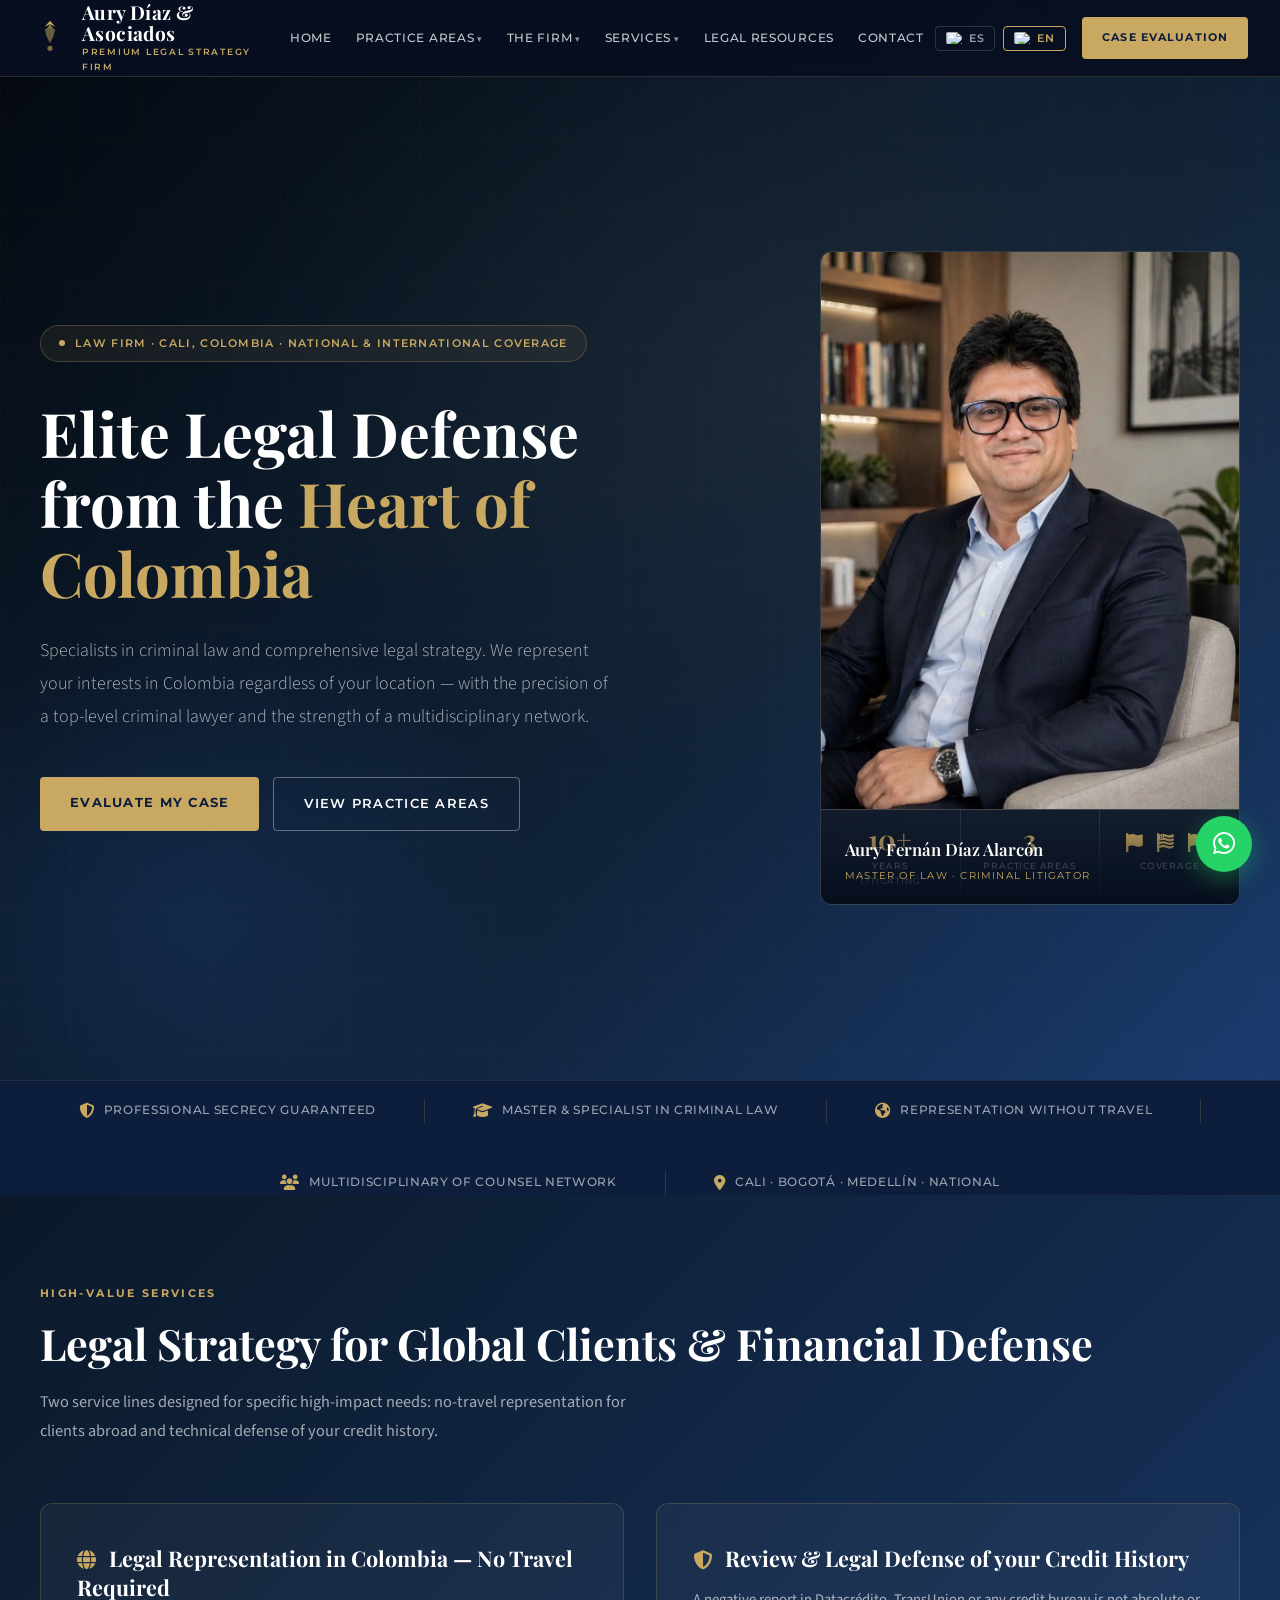
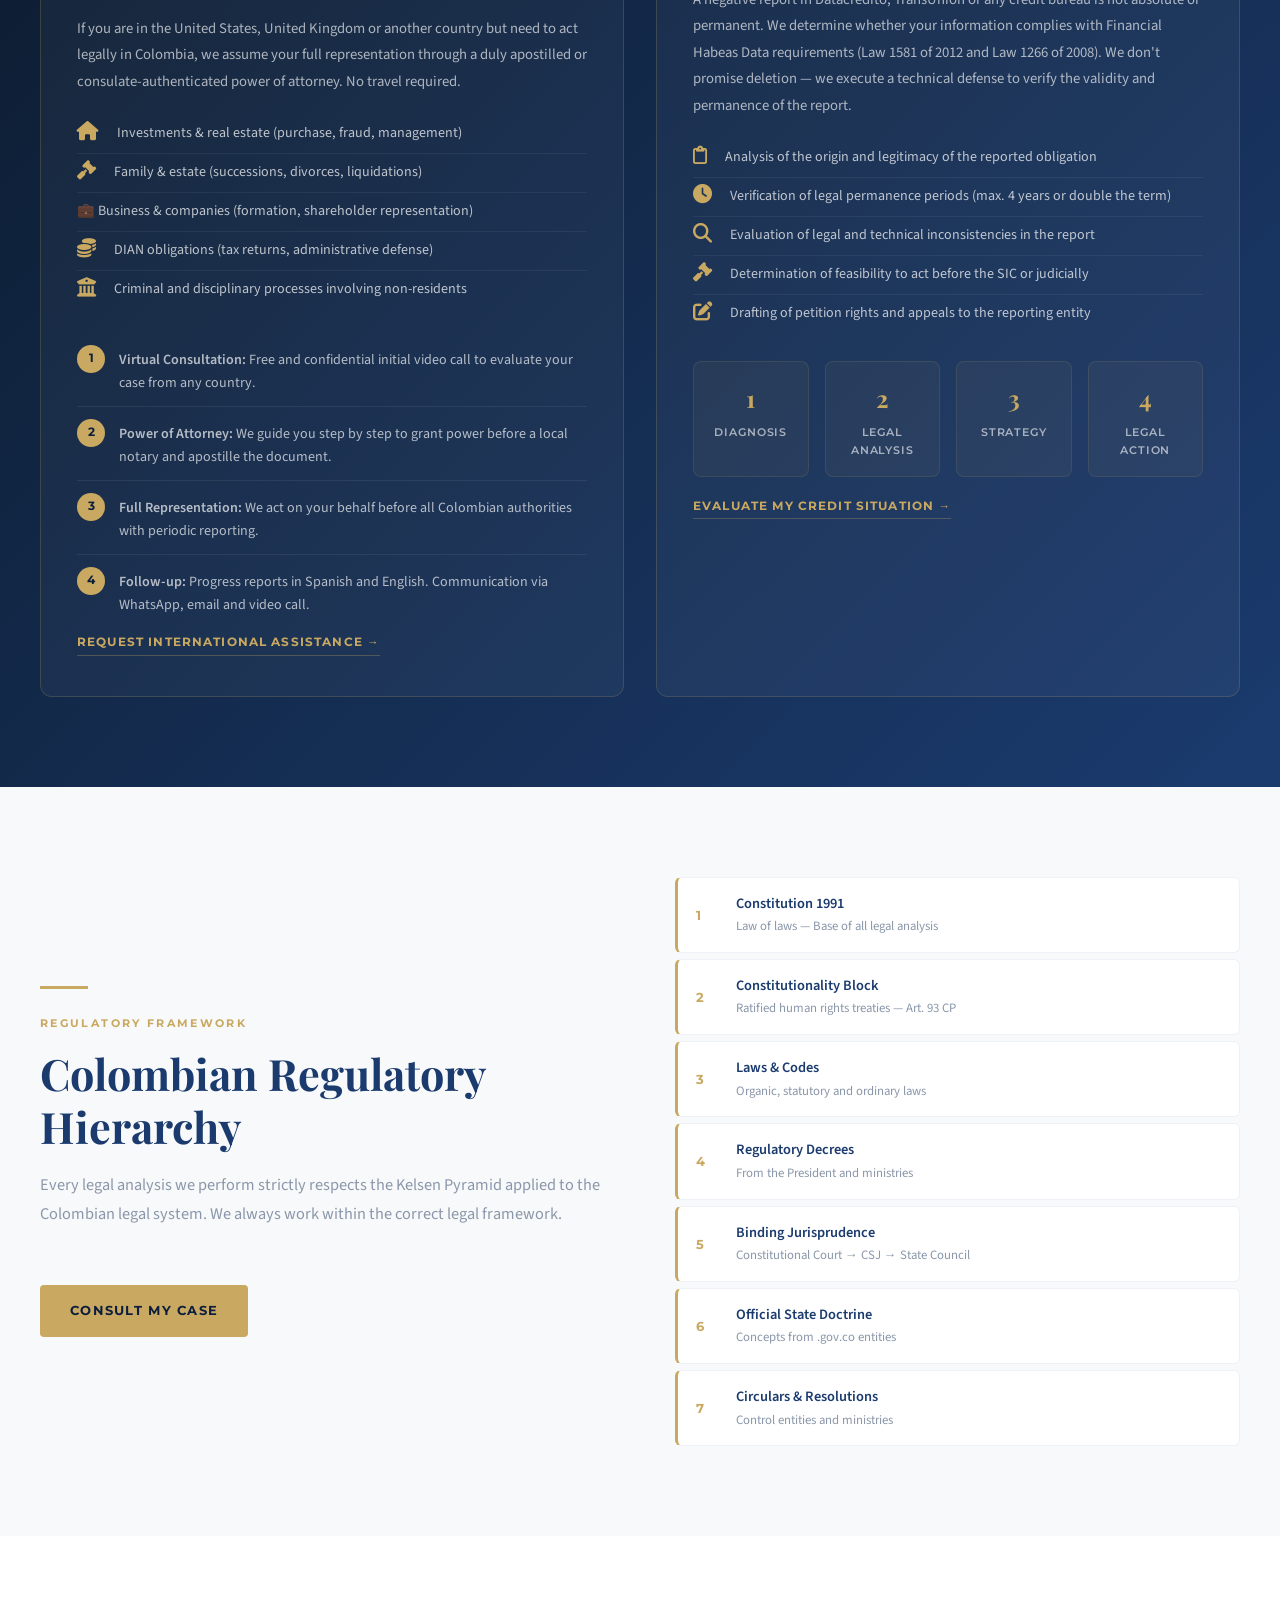
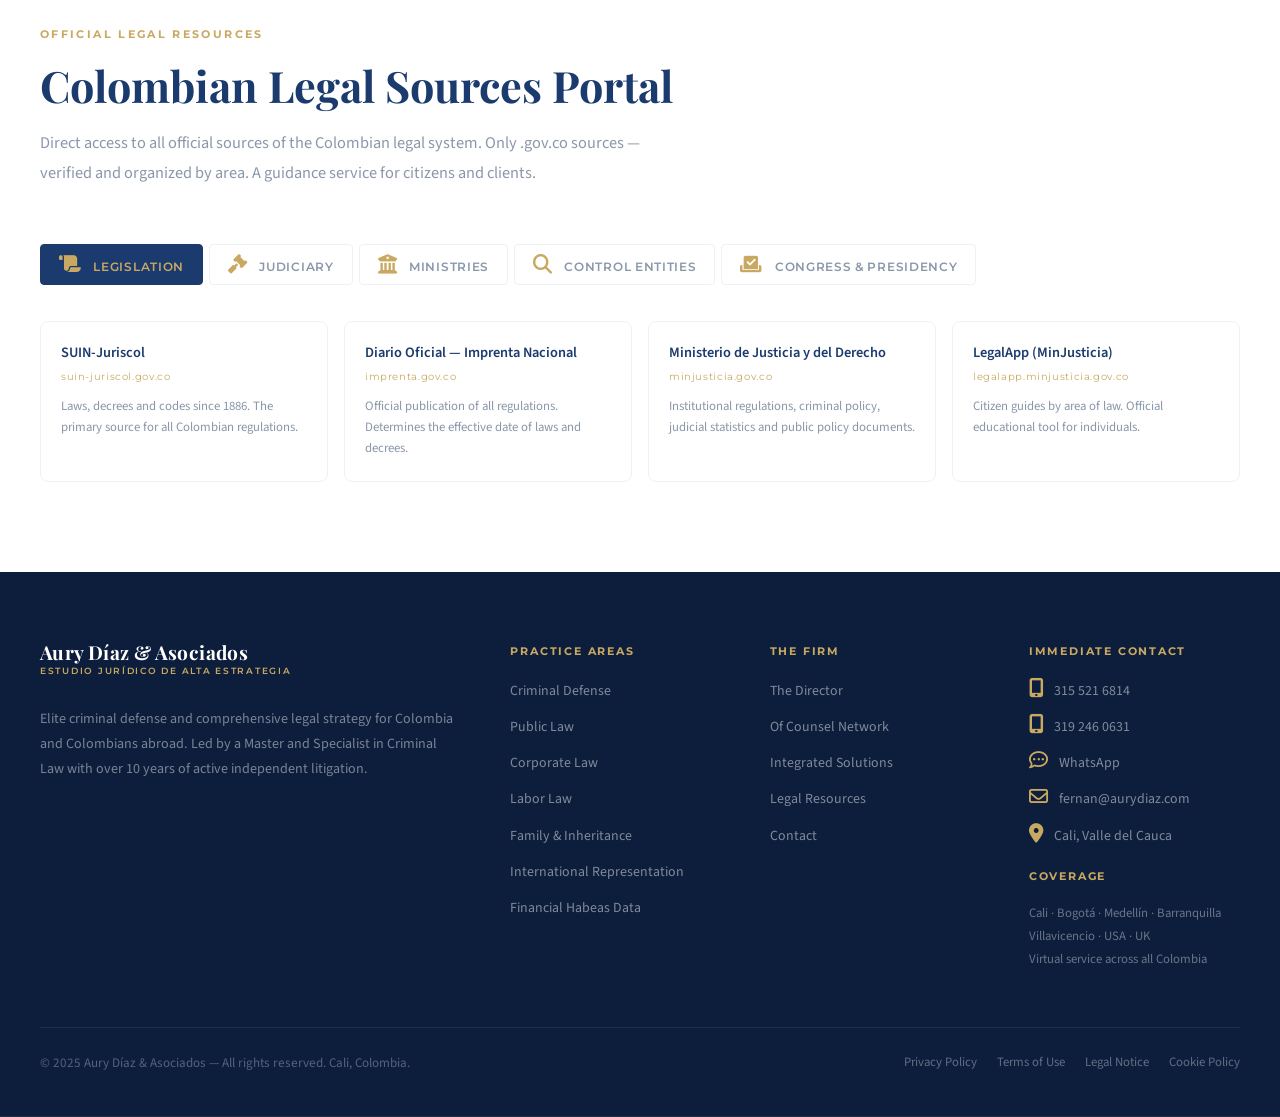
==== commit e8318c0e: "fix: Remove residual emojis and fix director card styling - Removed remaining scattered emojis from " ====
--- a/index.html
+++ b/index.html
@@ -292,14 +292,14 @@
 <ul>
 <li data-lang="es"><i class="fa-regular fa-clipboard icon-gold"></i> Análisis del origen y legitimidad de la obligación reportada</li>
 <li data-lang="en"><i class="fa-regular fa-clipboard icon-gold"></i> Analysis of the origin and legitimacy of the reported obligation</li>
-<li data-lang="es">⏱️ Verificación de los tiempos de permanencia legales (máx. 4 años o el doble del plazo)</li>
-<li data-lang="en">⏱️ Verification of legal permanence periods (max. 4 years or double the term)</li>
+<li data-lang="es"><i class="fa-solid fa-clock icon-gold"></i> Verificación de los tiempos de permanencia legales (máx. 4 años o el doble del plazo)</li>
+<li data-lang="en"><i class="fa-solid fa-clock icon-gold"></i> Verification of legal permanence periods (max. 4 years or double the term)</li>
 <li data-lang="es"><i class="fa-solid fa-magnifying-glass icon-gold"></i> Evaluación de inconsistencias legales y técnicas en el reporte</li>
 <li data-lang="en"><i class="fa-solid fa-magnifying-glass icon-gold"></i> Evaluation of legal and technical inconsistencies in the report</li>
 <li data-lang="es"><i class="fa-solid fa-gavel icon-gold"></i> Determinación de viabilidad para actuar ante la SIC o judicialmente</li>
 <li data-lang="en"><i class="fa-solid fa-gavel icon-gold"></i> Determination of feasibility to act before the SIC or judicially</li>
-<li data-lang="es">📝 Redacción de derechos de petición y recursos ante la entidad reportante</li>
-<li data-lang="en">📝 Drafting of petition rights and appeals to the reporting entity</li>
+<li data-lang="es"><i class="fa-solid fa-pen-to-square icon-gold"></i> Redacción de derechos de petición y recursos ante la entidad reportante</li>
+<li data-lang="en"><i class="fa-solid fa-pen-to-square icon-gold"></i> Drafting of petition rights and appeals to the reporting entity</li>
 </ul>
 <div class="hd-steps">
 <div class="hd-step">
--- a/css/style.css
+++ b/css/style.css
@@ -901,8 +901,8 @@
     .director-section { background: var(--navy-dark); padding: 90px 0; }
     .director-grid { display: grid; grid-template-columns: 400px 1fr; gap: 70px; align-items: start; }
     .director-photo {
-      position: relative; aspect-ratio: 3/4; background: linear-gradient(135deg, var(--navy) 0%, var(--carbon) 100%);
-      border-radius: 8px; overflow: hidden; display: -webkit-box; display: -webkit-flex; display: flex; -webkit-box-align: center; -webkit-align-items: center; align-items: center; -webkit-box-pack: center; -webkit-justify-content: center; justify-content: center;
+      position: relative; background: linear-gradient(135deg, var(--navy) 0%, var(--carbon) 100%);
+      border-radius: 8px; height: auto; padding-bottom: 40px; overflow: visible; display: -webkit-box; display: -webkit-flex; display: flex; -webkit-box-align: center; -webkit-align-items: center; align-items: center; -webkit-box-pack: center; -webkit-justify-content: center; justify-content: center;
     }
     .director-photo img { width: 100%; height: 100%; object-fit: cover; object-position: top center; }
     .director-photo-placeholder { display: -webkit-box; display: -webkit-flex; display: flex; -webkit-box-orient: vertical; -webkit-box-direction: normal; -webkit-flex-direction: column; flex-direction: column; -webkit-box-align: center; -webkit-align-items: center; align-items: center; -webkit-box-pack: center; -webkit-justify-content: center; justify-content: center; gap: 14px; color: rgba(255,255,255,0.25); padding: 40px; text-align: center; }
@@ -1099,7 +1099,7 @@
       .hero-container { grid-template-columns: 1fr; padding-top: 120px; }
       .hero-photo-card { max-width: 420px; margin: 0 auto; }
       .director-grid { grid-template-columns: 1fr; max-width: 680px; margin: 0 auto; }
-      .director-photo { aspect-ratio: 4/3; max-height: 360px; }
+      .director-photo { height: auto; padding-bottom: 40px; overflow: visible; }
       .areas-grid { grid-template-columns: 1fr; }
       .service-cards { grid-template-columns: 1fr; }
       .footer-grid { grid-template-columns: 1fr 1fr; }
@@ -1157,3 +1157,9 @@
   from { opacity: 0; }
   to { opacity: 1; }
 }
+.director-grid, .director-content {
+  height: auto !important;
+  max-height: none !important;
+  overflow: visible !important;
+  padding-bottom: 40px;
+}
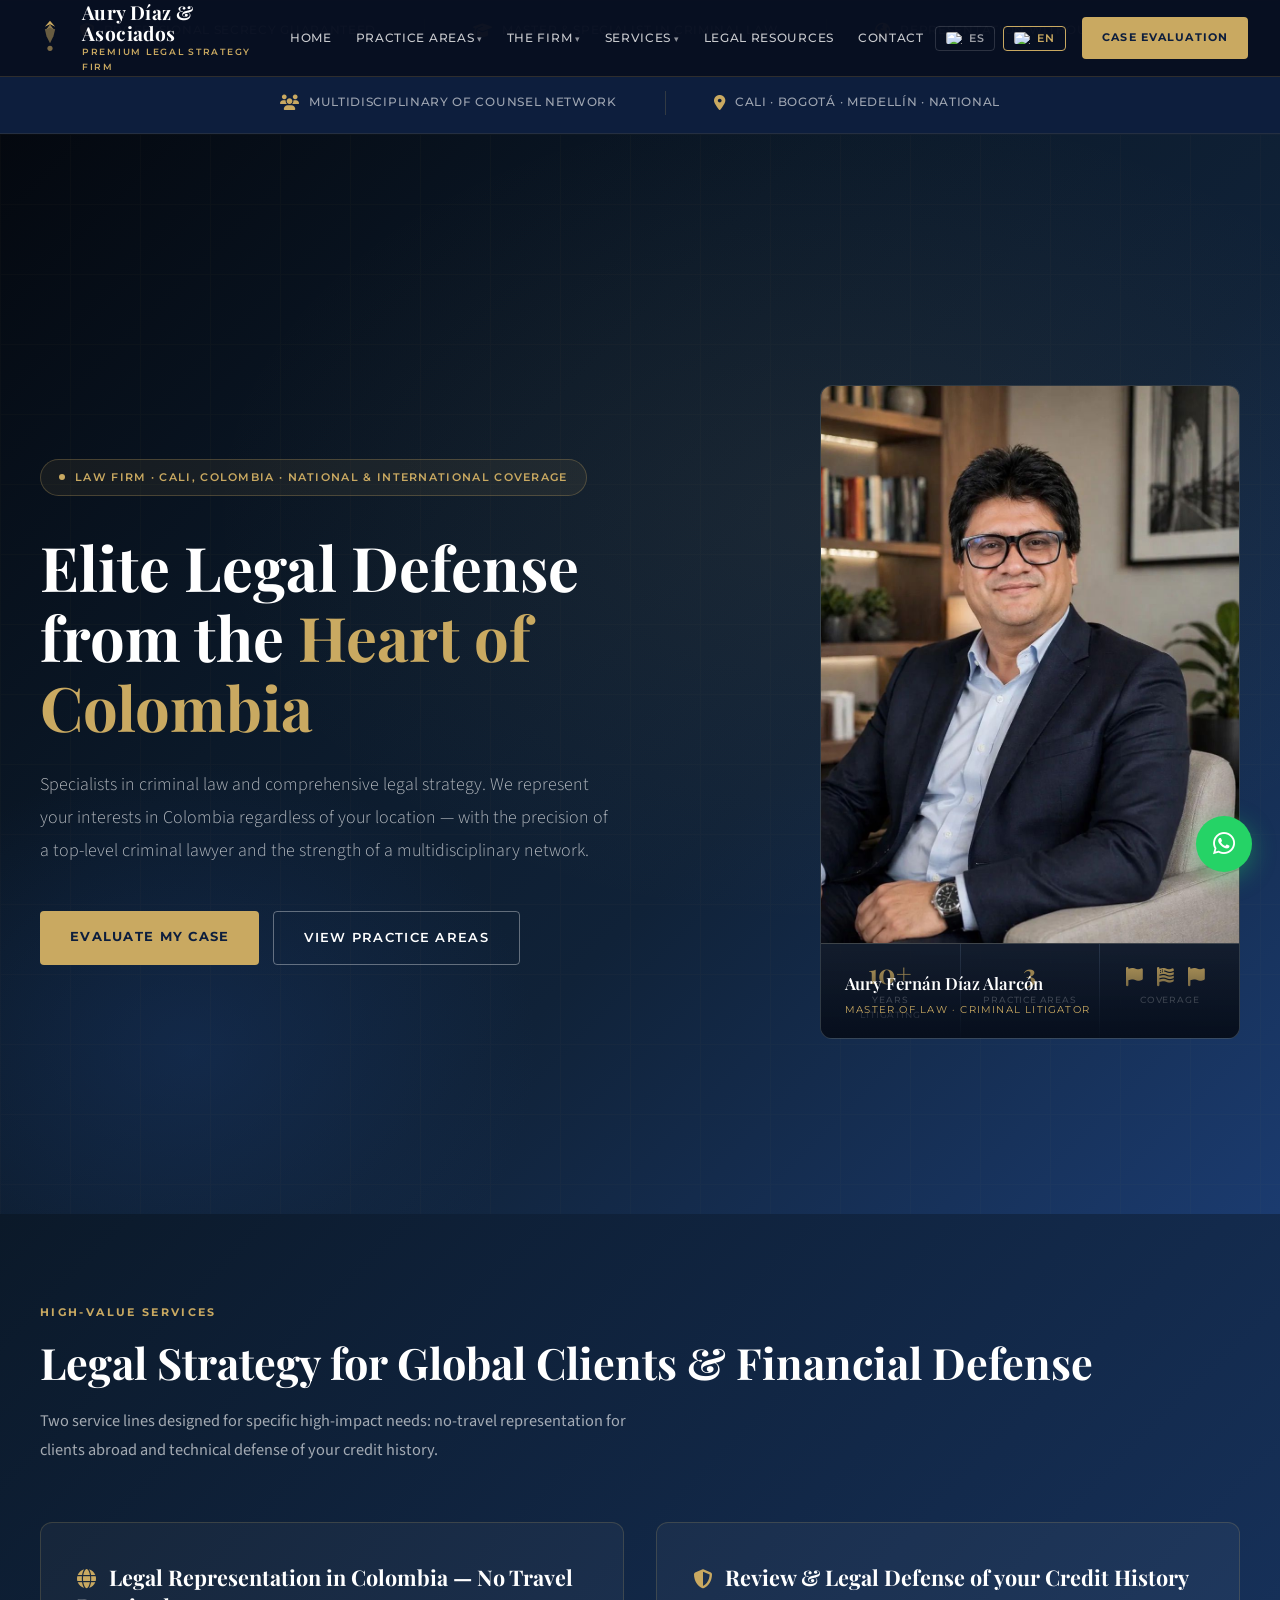
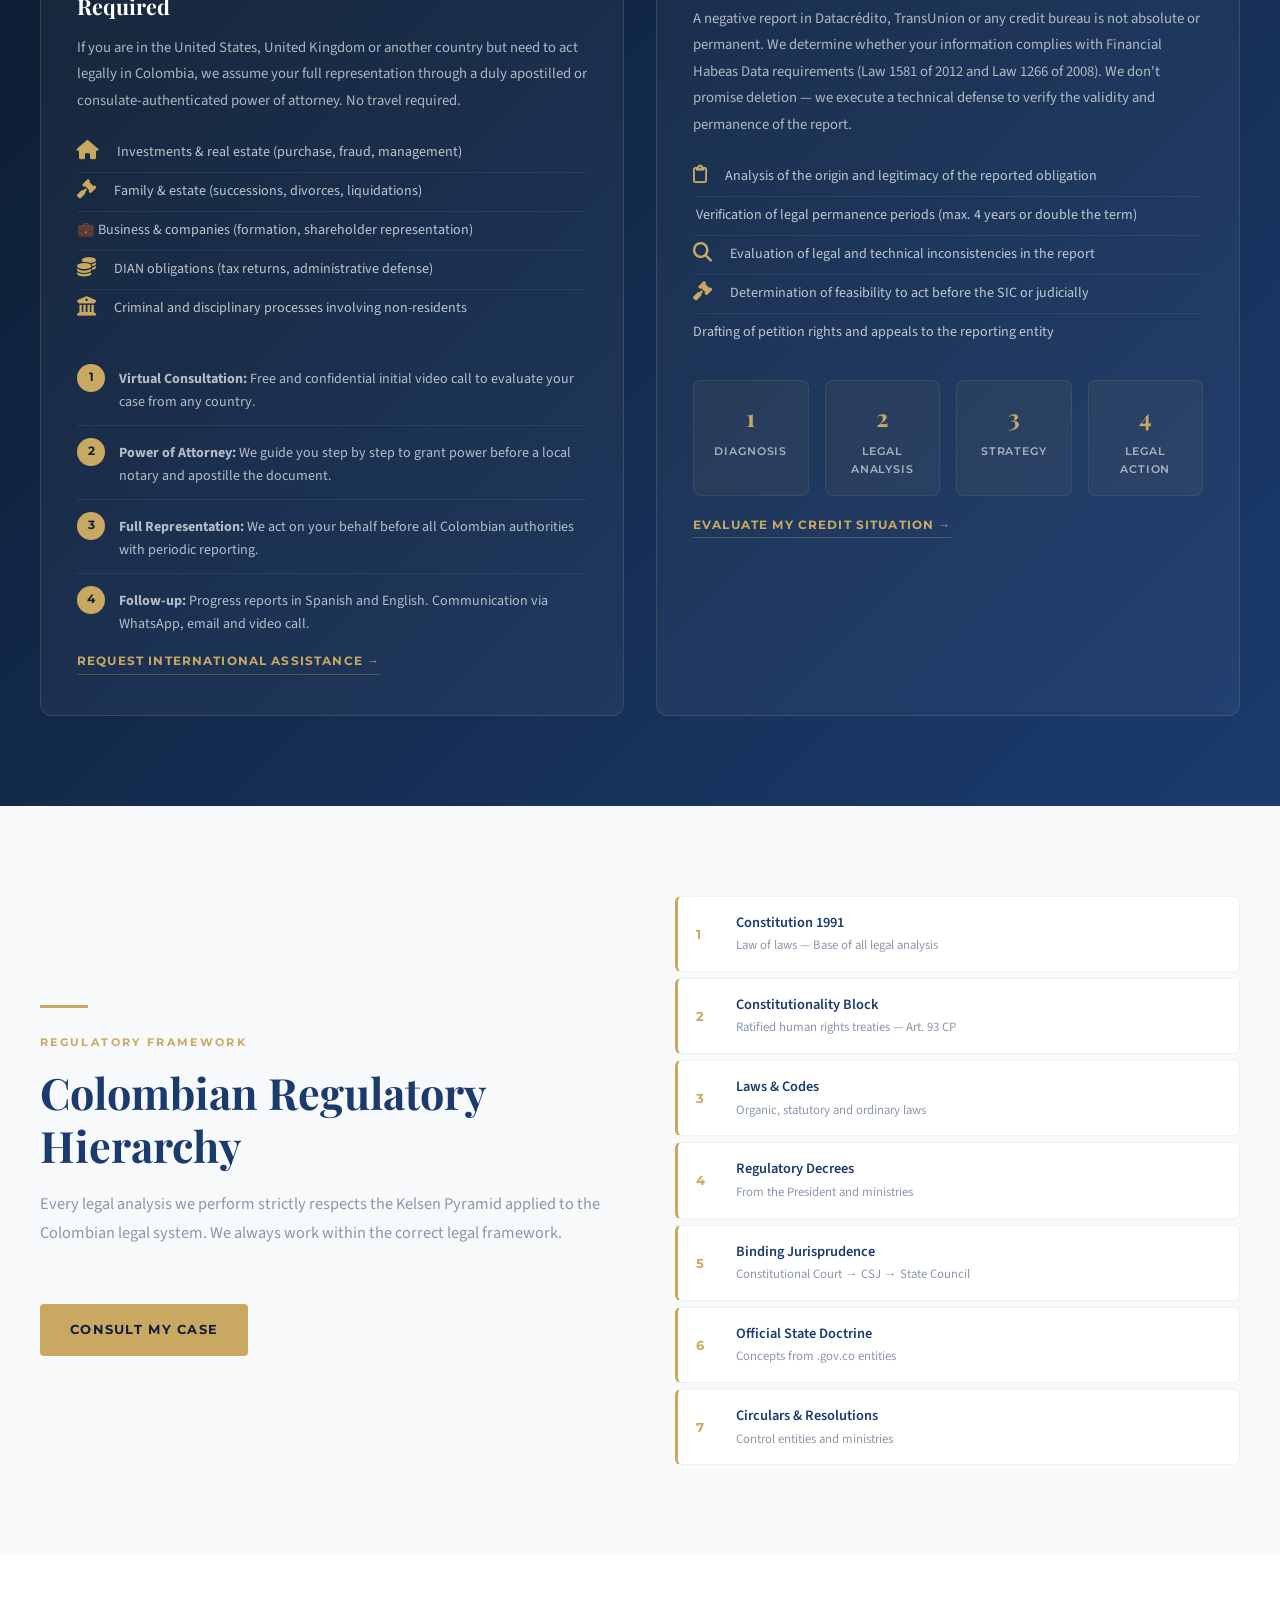
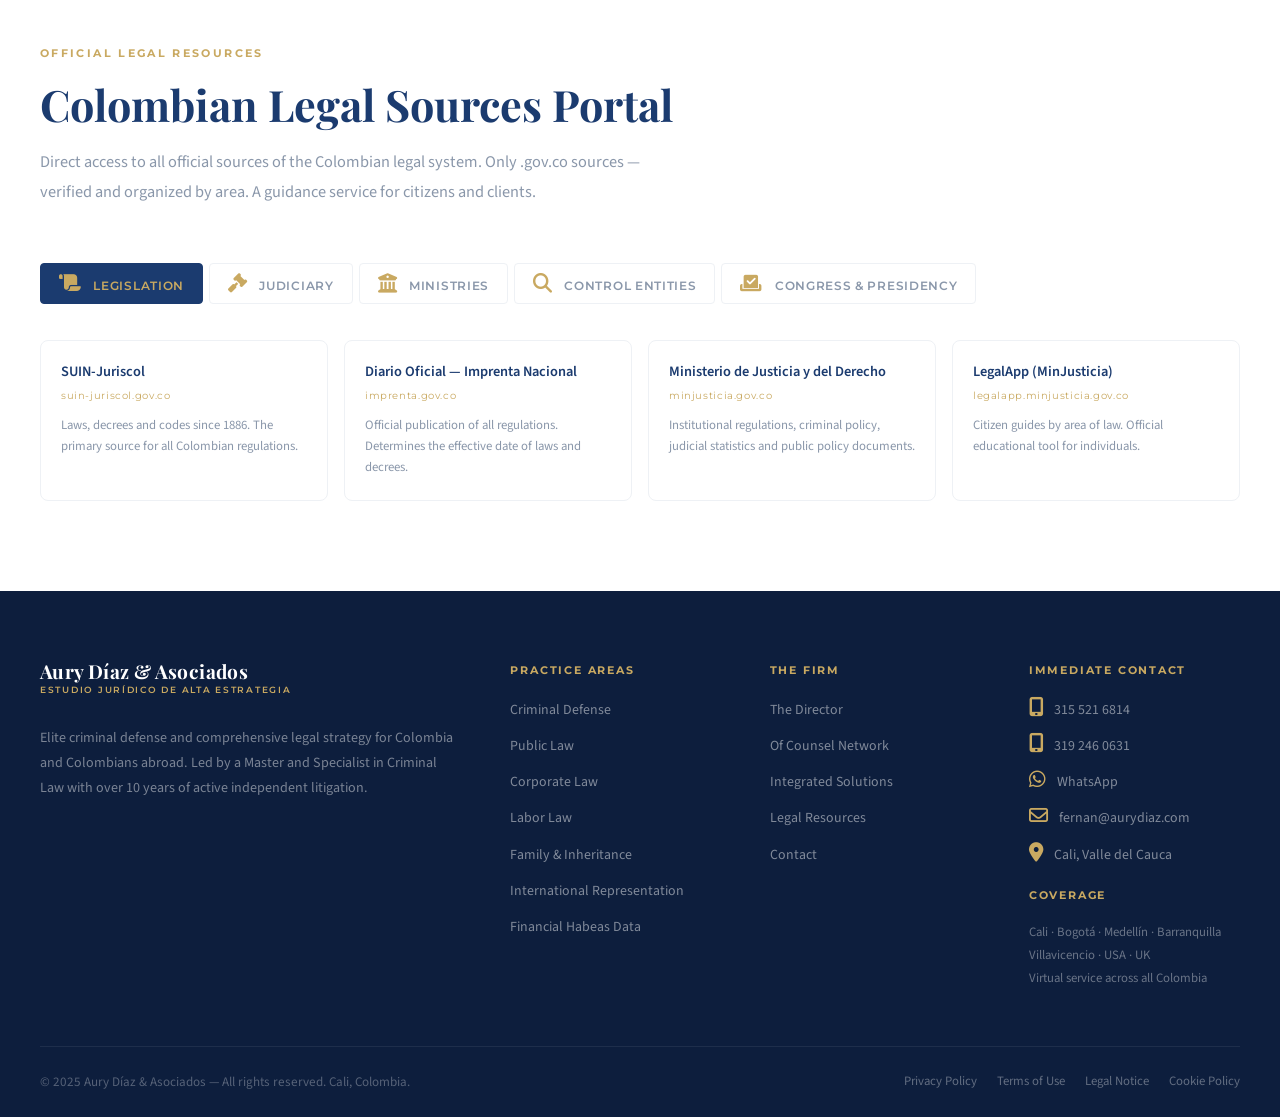
==== commit 1bae4150: "fix: Restore original HTML structure and exact data dictionaries - Reverted to the monolithic source" ====
--- a/index.html
+++ b/index.html
@@ -1,6 +1,5 @@
 <!DOCTYPE html>
-
-<html id="html-root" lang="es">
+<html lang="es" id="html-root" class="lang-es">
 <head>
 <meta charset="utf-8"/>
 <meta content="width=device-width, initial-scale=1.0, maximum-scale=5.0, user-scalable=yes" name="viewport"/>
@@ -11,8 +10,11 @@
 <meta content="Aury Díaz &amp; Asociados | Estudio Jurídico de Alta Estrategia" property="og:title"/>
 <meta content="Defensa penal de élite. Representación internacional. Habeas data financiero. Cali, Colombia." property="og:description"/>
 <meta content="website" property="og:type"/>
-<link href="https://cdnjs.cloudflare.com/ajax/libs/font-awesome/6.5.1/css/all.min.css" rel="stylesheet"/>
-<link href="css/style.css" rel="stylesheet"/>
+<link href="https://fonts.googleapis.com" rel="preconnect"/>
+<link href="https://fonts.googleapis.com/css2?family=Playfair+Display:ital,wght@0,400;0,600;0,700;0,900;1,400&amp;family=Montserrat:wght@300;400;500;600;700&amp;family=Source+Sans+3:wght@300;400;600&amp;display=swap" rel="stylesheet"/>
+<link href="https://cdnjs.cloudflare.com/ajax/libs/font-awesome/6.4.0/css/all.min.css" rel="stylesheet"/>
+
+<link href="https://cdnjs.cloudflare.com/ajax/libs/font-awesome/6.5.1/css/all.min.css" rel="stylesheet"/><link href="css/style.css" rel="stylesheet"/>
   <script>
     (function(){
       const saved = localStorage.getItem('preferredLang');
@@ -24,6 +26,7 @@
   </script>
 </head>
 <body id="body-root">
+
 <!-- ═══════════════════════════════════ HEADER ═══════════════════════════════════ -->
 <header id="main-header">
 <nav>
@@ -51,29 +54,29 @@
 <h4 data-lang="es"><i class="fa-solid fa-gavel icon-gold"></i> Litigios y Conflictos</h4>
 <h4 data-lang="en"><i class="fa-solid fa-gavel icon-gold"></i> Litigation &amp; Disputes</h4>
 <ul>
-<li><a class="featured" data-lang="es" href="#" onclick="openModal('penal');return false;"><i class="fa-solid fa-star icon-gold" style="font-size: 0.8em;"></i> Defensa Penal y Sistema Acusatorio</a><a class="featured" data-lang="en" href="#" onclick="openModal('penal');return false;"><i class="fa-solid fa-star icon-gold" style="font-size: 0.8em;"></i> Criminal Defense &amp; Accusatory System</a></li>
-<li><a data-lang="es" href="#" onclick="openModal('disciplinario');return false;">Derecho Público y Disciplinario</a><a data-lang="en" href="#" onclick="openModal('disciplinario');return false;">Public &amp; Disciplinary Law</a></li>
-<li><a data-lang="es" href="#" onclick="openModal('civil');return false;">Litigio Civil y Responsabilidad</a><a data-lang="en" href="#" onclick="openModal('civil');return false;">Civil Litigation &amp; Liability</a></li>
-<li><a data-lang="es" href="#" onclick="openModal('jep');return false;">Justicia Transicional y DDHH</a><a data-lang="en" href="#" onclick="openModal('jep');return false;">Transitional Justice &amp; Human Rights</a></li>
+<li><a class="featured" data-lang="es" href="areas.html#areas" ><i class="fa-solid fa-star icon-gold" style="font-size: 0.8em;"></i> Defensa Penal y Sistema Acusatorio</a><a class="featured" data-lang="en" href="areas.html#areas" ><i class="fa-solid fa-star icon-gold" style="font-size: 0.8em;"></i> Criminal Defense &amp; Accusatory System</a></li>
+<li><a data-lang="es" href="areas.html#areas" >Derecho Público y Disciplinario</a><a data-lang="en" href="areas.html#areas" >Public &amp; Disciplinary Law</a></li>
+<li><a data-lang="es" href="areas.html#areas" >Litigio Civil y Responsabilidad</a><a data-lang="en" href="areas.html#areas" >Civil Litigation &amp; Liability</a></li>
+<li><a data-lang="es" href="areas.html#areas" >Justicia Transicional y DDHH</a><a data-lang="en" href="areas.html#areas" >Transitional Justice &amp; Human Rights</a></li>
 </ul>
 </div>
 <div class="mega-col">
 <h4 data-lang="es"><i class="fa-solid fa-building-columns icon-gold"></i> Corporativo y Negocios</h4>
 <h4 data-lang="en"><i class="fa-solid fa-building-columns icon-gold"></i> Corporate &amp; Business</h4>
 <ul>
-<li><a class="featured" data-lang="es" href="#" onclick="openModal('societario');return false;"><i class="fa-solid fa-star icon-gold" style="font-size: 0.8em;"></i> Derecho Comercial y Societario</a><a class="featured" data-lang="en" href="#" onclick="openModal('societario');return false;"><i class="fa-solid fa-star icon-gold" style="font-size: 0.8em;"></i> Commercial &amp; Corporate Law</a></li>
-<li><a data-lang="es" href="#" onclick="openModal('tributario');return false;">Derecho Tributario y Aduanero</a><a data-lang="en" href="#" onclick="openModal('tributario');return false;">Tax &amp; Customs Law</a></li>
-<li><a data-lang="es" href="#" onclick="openModal('pi');return false;">Propiedad Intelectual y LegalTech</a><a data-lang="en" href="#" onclick="openModal('pi');return false;">Intellectual Property &amp; LegalTech</a></li>
-<li><a data-lang="es" href="#" onclick="openModal('ph');return false;">Propiedad Horizontal e Inmobiliario</a><a data-lang="en" href="#" onclick="openModal('ph');return false;">Real Estate &amp; Property Law</a></li>
+<li><a class="featured" data-lang="es" href="areas.html#areas" ><i class="fa-solid fa-star icon-gold" style="font-size: 0.8em;"></i> Derecho Comercial y Societario</a><a class="featured" data-lang="en" href="areas.html#areas" ><i class="fa-solid fa-star icon-gold" style="font-size: 0.8em;"></i> Commercial &amp; Corporate Law</a></li>
+<li><a data-lang="es" href="areas.html#areas" >Derecho Tributario y Aduanero</a><a data-lang="en" href="areas.html#areas" >Tax &amp; Customs Law</a></li>
+<li><a data-lang="es" href="areas.html#areas" >Propiedad Intelectual y LegalTech</a><a data-lang="en" href="areas.html#areas" >Intellectual Property &amp; LegalTech</a></li>
+<li><a data-lang="es" href="areas.html#areas" >Propiedad Horizontal e Inmobiliario</a><a data-lang="en" href="areas.html#areas" >Real Estate &amp; Property Law</a></li>
 </ul>
 </div>
 <div class="mega-col">
 <h4 data-lang="es"><i class="fa-solid fa-users-line icon-gold"></i> Personas y Familias</h4>
 <h4 data-lang="en"><i class="fa-solid fa-users-line icon-gold"></i> Persons &amp; Families</h4>
 <ul>
-<li><a class="featured" data-lang="es" href="#" onclick="openModal('laboral');return false;"><i class="fa-solid fa-star icon-gold" style="font-size: 0.8em;"></i> Derecho Laboral y Seguridad Social</a><a class="featured" data-lang="en" href="#" onclick="openModal('laboral');return false;"><i class="fa-solid fa-star icon-gold" style="font-size: 0.8em;"></i> Labor &amp; Social Security Law</a></li>
-<li><a data-lang="es" href="#" onclick="openModal('familia');return false;">Derecho de Familia y Sucesiones</a><a data-lang="en" href="#" onclick="openModal('familia');return false;">Family Law &amp; Inheritance</a></li>
-<li><a data-lang="es" href="#" onclick="openModal('insolvencia');return false;">Insolvencia de Persona Natural</a><a data-lang="en" href="#" onclick="openModal('insolvencia');return false;">Personal Insolvency</a></li>
+<li><a class="featured" data-lang="es" href="areas.html#areas" ><i class="fa-solid fa-star icon-gold" style="font-size: 0.8em;"></i> Derecho Laboral y Seguridad Social</a><a class="featured" data-lang="en" href="areas.html#areas" ><i class="fa-solid fa-star icon-gold" style="font-size: 0.8em;"></i> Labor &amp; Social Security Law</a></li>
+<li><a data-lang="es" href="areas.html#areas" >Derecho de Familia y Sucesiones</a><a data-lang="en" href="areas.html#areas" >Family Law &amp; Inheritance</a></li>
+<li><a data-lang="es" href="areas.html#areas" >Insolvencia de Persona Natural</a><a data-lang="en" href="areas.html#areas" >Personal Insolvency</a></li>
 <li><a data-lang="es" href="index.html#servicios-estrategicos"><i class="fa-solid fa-globe icon-gold"></i> Representación Internacional</a><a data-lang="en" href="index.html#servicios-estrategicos"><i class="fa-solid fa-globe icon-gold"></i> International Representation</a></li>
 <li><a data-lang="es" href="index.html#servicios-estrategicos"><i class="fa-solid fa-shield-halved icon-gold"></i> Habeas Data Financiero</a><a data-lang="en" href="index.html#servicios-estrategicos"><i class="fa-solid fa-shield-halved icon-gold"></i> Financial Data Defense</a></li>
 </ul>
@@ -86,7 +89,7 @@
 <div class="dropdown">
 <a data-lang="es" href="director.html#director">El Director</a><a data-lang="en" href="director.html#director">The Director</a>
 <a data-lang="es" href="director.html#director">Red Of Counsel</a><a data-lang="en" href="director.html#director">Of Counsel Network</a>
-<a data-lang="es" href="director.html#soluciones">Soluciones Integrales</a><a data-lang="en" href="director.html#soluciones">Integrated Solutions</a>
+<a data-lang="es" href="areas.html#soluciones">Soluciones Integrales</a><a data-lang="en" href="areas.html#soluciones">Integrated Solutions</a>
 </div>
 </li>
 <li>
@@ -95,8 +98,8 @@
 <div class="dropdown">
 <a data-lang="es" href="index.html#servicios-estrategicos"><i class="fa-solid fa-globe icon-gold"></i> Representación Internacional</a><a data-lang="en" href="index.html#servicios-estrategicos"><i class="fa-solid fa-globe icon-gold"></i> International Representation</a>
 <a data-lang="es" href="index.html#servicios-estrategicos"><i class="fa-solid fa-shield-halved icon-gold"></i> Habeas Data Financiero</a><a data-lang="en" href="index.html#servicios-estrategicos"><i class="fa-solid fa-shield-halved icon-gold"></i> Financial Data Defense</a>
-<a data-lang="es" href="director.html#soluciones">Conciliación e Insolvencia</a><a data-lang="en" href="director.html#soluciones">Conciliation &amp; Insolvency</a>
-<a data-lang="es" href="director.html#soluciones">Rutas Legales</a><a data-lang="en" href="director.html#soluciones">Legal Routes</a>
+<a data-lang="es" href="areas.html#soluciones">Conciliación e Insolvencia</a><a data-lang="en" href="areas.html#soluciones">Conciliation &amp; Insolvency</a>
+<a data-lang="es" href="areas.html#soluciones">Rutas Legales</a><a data-lang="en" href="areas.html#soluciones">Legal Routes</a>
 </div>
 </li>
 <li><a data-lang="es" href="index.html#recursos">Recursos Jurídicos</a><a data-lang="en" href="index.html#recursos">Legal Resources</a></li>
@@ -119,6 +122,7 @@
 </button>
 </nav>
 </header>
+
 <!-- MOBILE NAV -->
 <div class="mobile-nav" id="mobile-nav">
 <div class="mobile-section" data-lang="es">Navegación</div>
@@ -138,31 +142,29 @@
 <a data-lang="es" href="contacto.html#contacto" onclick="closeMobile()">Contacto</a>
 <a data-lang="en" href="contacto.html#contacto" onclick="closeMobile()">Contact</a>
 <div class="mobile-lang">
-<button class="lang-btn active" id="mob-btn-es" onclick="setLang('es');closeMobile()"><img alt="CO" src="https://flagcdn.com/co.svg"/> ES</button>
-<button class="lang-btn" id="mob-btn-en" onclick="setLang('en');closeMobile()"><img alt="US" src="https://flagcdn.com/us.svg"/> EN</button>
+<button class="lang-btn active" onclick="setLang('es');closeMobile()"><img alt="CO" src="https://flagcdn.com/co.svg"/> ES</button>
+<button class="lang-btn" onclick="setLang('en');closeMobile()"><img alt="US" src="https://flagcdn.com/us.svg"/> EN</button>
 </div>
 <a class="mobile-cta" data-lang="es" href="contacto.html#contacto" onclick="closeMobile()">Evaluación de su Caso →</a>
 <a class="mobile-cta" data-lang="en" href="contacto.html#contacto" onclick="closeMobile()">Case Evaluation →</a>
 </div>
+
+<!-- TRUST BAR -->
+<div class="trust-bar">
+<div class="trust-bar-inner">
+<div class="trust-item"><i class="fas fa-shield-alt"></i><span data-lang="es">Secreto Profesional Garantizado</span><span data-lang="en">Professional Secrecy Guaranteed</span></div>
+<div class="trust-sep"></div>
+<div class="trust-item"><i class="fas fa-graduation-cap"></i><span data-lang="es">Magíster &amp; Especialista en Derecho Penal</span><span data-lang="en">Master &amp; Specialist in Criminal Law</span></div>
+<div class="trust-sep"></div>
+<div class="trust-item"><i class="fas fa-globe-americas"></i><span data-lang="es">Representación sin desplazamiento</span><span data-lang="en">Representation without travel</span></div>
+<div class="trust-sep"></div>
+<div class="trust-item"><i class="fas fa-users"></i><span data-lang="es">Red Of Counsel Multidisciplinaria</span><span data-lang="en">Multidisciplinary Of Counsel Network</span></div>
+<div class="trust-sep"></div>
+<div class="trust-item"><i class="fas fa-map-marker-alt"></i><span data-lang="es">Cali · Bogotá · Medellín · Nacional</span><span data-lang="en">Cali · Bogotá · Medellín · National</span></div>
+</div>
+</div>
+
 <!-- ═══════════════════════════════════ HERO ═══════════════════════════════════ -->
-
-<!-- TRUST BAR -->
-
-<!-- ═══════════════════════════════════ MACRO-ÁREAS ═══════════════════════════════════ -->
-
-<!-- ═══════════════════════════════════ DIRECTOR ═══════════════════════════════════ -->
-
-<!-- ═══════════════════════════════════ SOLUCIONES ═══════════════════════════════════ -->
-
-<!-- ═══════════════════════════════════ SERVICIOS ESTRATÉGICOS ═══════════════════════════════════ -->
-
-<!-- ═══════════════════════════════════ JERARQUÍA ═══════════════════════════════════ -->
-
-<!-- ═══════════════════════════════════ RECURSOS JURÍDICOS ═══════════════════════════════════ -->
-
-<!-- ═══════════════════════════════════ CONTACTO ═══════════════════════════════════ -->
-
-<!-- ═══════════════════════════════════ FOOTER ═══════════════════════════════════ -->
 <section class="hero" id="inicio">
 <div class="hero-grid"></div>
 <div class="hero-container">
@@ -193,7 +195,7 @@
 <div class="hero-photo-card">
 <div class="hero-photo-inner">
 <!-- Photo 1 (seated, casual-professional) is preferred per client -->
-<img alt="Dr. Aury Fernán Díaz Alarcón" id="hero-img" onerror="" src="img/doctor.jpg"/>
+<img src="img/doctor.jpg" alt="Dr. Aury Fernán Díaz Alarcón" id="hero-img">
 </div>
 <div class="hero-photo-tag">
 <div class="hero-photo-name">Aury Fernán Díaz Alarcón</div>
@@ -219,18 +221,9 @@
 </div>
 </div>
 </div>
-</section><div class="trust-bar">
-<div class="trust-bar-inner">
-<div class="trust-item"><i class="fas fa-shield-alt"></i><span data-lang="es">Secreto Profesional Garantizado</span><span data-lang="en">Professional Secrecy Guaranteed</span></div>
-<div class="trust-sep"></div>
-<div class="trust-item"><i class="fas fa-graduation-cap"></i><span data-lang="es">Magíster &amp; Especialista en Derecho Penal</span><span data-lang="en">Master &amp; Specialist in Criminal Law</span></div>
-<div class="trust-sep"></div>
-<div class="trust-item"><i class="fas fa-globe-americas"></i><span data-lang="es">Representación sin desplazamiento</span><span data-lang="en">Representation without travel</span></div>
-<div class="trust-sep"></div>
-<div class="trust-item"><i class="fas fa-users"></i><span data-lang="es">Red Of Counsel Multidisciplinaria</span><span data-lang="en">Multidisciplinary Of Counsel Network</span></div>
-<div class="trust-sep"></div>
-<div class="trust-item"><i class="fas fa-map-marker-alt"></i><span data-lang="es">Cali · Bogotá · Medellín · Nacional</span><span data-lang="en">Cali · Bogotá · Medellín · National</span></div>
-</div>
+</section>
+
+<!-- ═══════════════════════════════════ SERVICIOS ESTRATEGICOS ═══════════════════════════════════ -->
 <section class="servicios-estrategicos" id="servicios-estrategicos">
 <div class="container">
 <span class="section-badge" data-lang="es">Servicios de Alto Valor</span>
@@ -292,14 +285,14 @@
 <ul>
 <li data-lang="es"><i class="fa-regular fa-clipboard icon-gold"></i> Análisis del origen y legitimidad de la obligación reportada</li>
 <li data-lang="en"><i class="fa-regular fa-clipboard icon-gold"></i> Analysis of the origin and legitimacy of the reported obligation</li>
-<li data-lang="es"><i class="fa-solid fa-clock icon-gold"></i> Verificación de los tiempos de permanencia legales (máx. 4 años o el doble del plazo)</li>
-<li data-lang="en"><i class="fa-solid fa-clock icon-gold"></i> Verification of legal permanence periods (max. 4 years or double the term)</li>
+<li data-lang="es">️ Verificación de los tiempos de permanencia legales (máx. 4 años o el doble del plazo)</li>
+<li data-lang="en">️ Verification of legal permanence periods (max. 4 years or double the term)</li>
 <li data-lang="es"><i class="fa-solid fa-magnifying-glass icon-gold"></i> Evaluación de inconsistencias legales y técnicas en el reporte</li>
 <li data-lang="en"><i class="fa-solid fa-magnifying-glass icon-gold"></i> Evaluation of legal and technical inconsistencies in the report</li>
 <li data-lang="es"><i class="fa-solid fa-gavel icon-gold"></i> Determinación de viabilidad para actuar ante la SIC o judicialmente</li>
 <li data-lang="en"><i class="fa-solid fa-gavel icon-gold"></i> Determination of feasibility to act before the SIC or judicially</li>
-<li data-lang="es"><i class="fa-solid fa-pen-to-square icon-gold"></i> Redacción de derechos de petición y recursos ante la entidad reportante</li>
-<li data-lang="en"><i class="fa-solid fa-pen-to-square icon-gold"></i> Drafting of petition rights and appeals to the reporting entity</li>
+<li data-lang="es"> Redacción de derechos de petición y recursos ante la entidad reportante</li>
+<li data-lang="en"> Drafting of petition rights and appeals to the reporting entity</li>
 </ul>
 <div class="hd-steps">
 <div class="hd-step">
@@ -328,7 +321,10 @@
 </div>
 </div>
 </div>
-</section><section class="jerarquia-section" id="jerarquia">
+</section>
+
+<!-- ═══════════════════════════════════ JERARQUIA ═══════════════════════════════════ -->
+<section class="jerarquia-section" id="jerarquia">
 <div class="container" style="display:grid; grid-template-columns: 1fr 1fr; gap: 70px; align-items: center;">
 <div>
 <div class="gold-line"></div>
@@ -351,7 +347,10 @@
 <div class="nivel reveal"><div class="nivel-num">7</div><div class="nivel-text"><div class="nivel-title" data-lang="es">Circulares y Resoluciones</div><div class="nivel-title" data-lang="en">Circulars &amp; Resolutions</div><div class="nivel-desc" data-lang="es">Entidades de control y ministerios</div><div class="nivel-desc" data-lang="en">Control entities and ministries</div></div></div>
 </div>
 </div>
-</section><section class="recursos-section" id="recursos">
+</section>
+
+<!-- ═══════════════════════════════════ RECURSOS ═══════════════════════════════════ -->
+<section class="recursos-section" id="recursos">
 <div class="container">
 <span class="section-badge" data-lang="es">Recursos &amp; Fuentes Oficiales</span>
 <span class="section-badge" data-lang="en">Official Legal Resources</span>
@@ -421,7 +420,10 @@
 </div>
 </div>
 </div>
-</section><footer>
+</section>
+
+<!-- ═══════════════════════════════════ FOOTER ═══════════════════════════════════ -->
+<footer>
 <div class="container">
 <div class="footer-grid">
 <div class="footer-brand">
@@ -435,8 +437,8 @@
 <h5 data-lang="es">Áreas de Práctica</h5>
 <h5 data-lang="en">Practice Areas</h5>
 <ul>
-<li><a data-lang="es" href="areas.html#areas" onclick="openModal('penal');return false;">Defensa Penal</a><a data-lang="en" href="areas.html#areas" onclick="openModal('penal');return false;">Criminal Defense</a></li>
-<li><a data-lang="es" href="areas.html#areas" onclick="openModal('disciplinario');return false;">Derecho Público</a><a data-lang="en" href="areas.html#areas" onclick="openModal('disciplinario');return false;">Public Law</a></li>
+<li><a data-lang="es" href="areas.html#areas" >Defensa Penal</a><a data-lang="en" href="areas.html#areas" >Criminal Defense</a></li>
+<li><a data-lang="es" href="areas.html#areas" >Derecho Público</a><a data-lang="en" href="areas.html#areas" >Public Law</a></li>
 <li><a data-lang="es" href="areas.html#areas">Derecho Corporativo</a><a data-lang="en" href="areas.html#areas">Corporate Law</a></li>
 <li><a data-lang="es" href="areas.html#areas">Derecho Laboral</a><a data-lang="en" href="areas.html#areas">Labor Law</a></li>
 <li><a data-lang="es" href="areas.html#areas">Familia y Sucesiones</a><a data-lang="en" href="areas.html#areas">Family &amp; Inheritance</a></li>
@@ -450,7 +452,7 @@
 <ul>
 <li><a data-lang="es" href="director.html#director">El Director</a><a data-lang="en" href="director.html#director">The Director</a></li>
 <li><a data-lang="es" href="director.html#director">Red Of Counsel</a><a data-lang="en" href="director.html#director">Of Counsel Network</a></li>
-<li><a data-lang="es" href="director.html#soluciones">Soluciones Integrales</a><a data-lang="en" href="director.html#soluciones">Integrated Solutions</a></li>
+<li><a data-lang="es" href="areas.html#soluciones">Soluciones Integrales</a><a data-lang="en" href="areas.html#soluciones">Integrated Solutions</a></li>
 <li><a data-lang="es" href="index.html#recursos">Recursos Jurídicos</a><a data-lang="en" href="index.html#recursos">Legal Resources</a></li>
 <li><a data-lang="es" href="contacto.html#contacto">Contacto</a><a data-lang="en" href="contacto.html#contacto">Contact</a></li>
 </ul>
@@ -461,7 +463,7 @@
 <ul>
 <li><a href="tel:+573155216814"><i class="fa-solid fa-mobile-screen-button icon-gold"></i> 315 521 6814</a></li>
 <li><a href="tel:+573192460631"><i class="fa-solid fa-mobile-screen-button icon-gold"></i> 319 246 0631</a></li>
-<li><a href="https://wa.me/573155216814" target="_blank"><i class="fa-regular fa-comment-dots icon-gold"></i>  WhatsApp</a></li>
+<li><a href="https://wa.me/573155216814" target="_blank"><i class="fa-brands fa-whatsapp icon-gold"></i>  WhatsApp</a></li>
 <li><a href="mailto:fernan@aurydiaz.com"><i class="fa-regular fa-envelope icon-gold"></i> fernan@aurydiaz.com</a></li>
 <li><a href="contacto.html#contacto"><i class="fa-solid fa-location-dot icon-gold"></i> Cali, Valle del Cauca</a></li>
 </ul>
@@ -484,8 +486,10 @@
 </div>
 </div>
 </footer>
+
 <!-- WHATSAPP FLOAT -->
 <a class="whatsapp-float" href="https://wa.me/573155216814?text=Hola,%20deseo%20una%20consulta%20jurídica%20confidencial" target="_blank" title="WhatsApp Directo"><i class="fa-brands fa-whatsapp"></i></a>
+
 <!-- ═══════════════════════════════════ MODALS — MACRO ÁREAS ═══════════════════════════════════ -->
 <div class="modal-overlay" id="modal-overlay" onclick="closeModalIf(event)">
 <div class="modal-box" id="modal-box">
@@ -493,6 +497,7 @@
 <div id="modal-content"></div>
 </div>
 </div>
+
 <!-- ═══════════════════════════════════ POLICIES MODAL ═══════════════════════════════════ -->
 <div class="policies-modal" id="policies-modal" onclick="closePoliciesIf(event)">
 <div class="policies-box" id="policies-box">
@@ -500,5 +505,266 @@
 <div id="policies-content"></div>
 </div>
 </div>
-<script src="js/main.js"></script></body>
-</html>+
+<script>
+/* ═══════════════════ LANGUAGE ═══════════════════ */
+function setLang(lang) {
+  const body = document.getElementById('body-root');
+  body.classList.remove('lang-es','lang-en');
+  body.classList.add('lang-' + lang);
+  document.getElementById('btn-es').classList.toggle('active', lang === 'es');
+  document.getElementById('btn-en').classList.toggle('active', lang === 'en');
+  document.getElementById('html-root').lang = lang;
+  localStorage.setItem('preferredLang', lang);
+}
+
+// Auto-detect language on load
+(function(){
+  const saved = localStorage.getItem('preferredLang');
+  if(saved) { setLang(saved); return; }
+  const browser = navigator.language || 'es';
+  if(browser.startsWith('en')) setLang('en');
+})();
+
+/* ═══════════════════ MOBILE NAV ═══════════════════ */
+function toggleMobile() {
+  const nav = document.getElementById('mobile-nav');
+  const ham = document.getElementById('hamburger');
+  nav.classList.toggle('open');
+  ham.classList.toggle('open');
+}
+function closeMobile() {
+  document.getElementById('mobile-nav').classList.remove('open');
+  document.getElementById('hamburger').classList.remove('open');
+}
+
+/* ═══════════════════ HEADER SCROLL ═══════════════════ */
+window.addEventListener('scroll', () => {
+  const h = document.querySelector('header');
+  if(!h.classList.contains('solid-header')) { h.style.background = window.scrollY > 60 ? 'rgba(4,8,16,0.99)' : 'rgba(8,15,32,0.97)'; }
+});
+
+/* ═══════════════════ TABS ═══════════════════ */
+function showTab(tabId, ev) {
+  document.querySelectorAll('.tab-content').forEach(t => t.classList.remove('active'));
+  document.querySelectorAll('.tab-btn').forEach(b => b.classList.remove('active'));
+  document.getElementById('tab-' + tabId).classList.add('active');
+  if(ev && ev.currentTarget) ev.currentTarget.classList.add('active');
+}
+
+/* ═══════════════════ SMOOTH SCROLL ═══════════════════ */
+document.querySelectorAll('a[href^="#"]').forEach(a => {
+  a.addEventListener('click', e => {
+    const href = a.getAttribute('href');
+    if(href === '#') return;
+    const target = document.querySelector(href);
+    if(target) { e.preventDefault(); target.scrollIntoView({behavior:'smooth',block:'start'}); }
+  });
+});
+
+/* ═══════════════════ SCROLL REVEAL ═══════════════════ */
+const revealObserver = new IntersectionObserver(entries => {
+  entries.forEach(e => { if(e.isIntersecting) e.target.classList.add('visible'); });
+}, {threshold: 0.08});
+document.querySelectorAll('.reveal, .area-card, .sol-card, .service-feature, .credential-item, .recurso-card, .nivel').forEach(el => {
+  el.classList.add('reveal');
+  revealObserver.observe(el);
+});
+
+/* ═══════════════════ MODAL DATA ═══════════════════ */
+const modalData = {
+  macro1: {
+    badge_es: 'Macro-Área 01 — El Eje Central',
+    badge_en: 'Practice Area 01 — Core Expertise',
+    title_es: 'Litigios y Resolución de Conflictos',
+    title_en: 'Litigation & Conflict Resolution',
+    desc_es: 'Defensa estratégica en todas las instancias judiciales colombianas. Liderada directamente por Aury Fernán Díaz Alarcón, esta macro-área es el núcleo de la firma. Especialización penalista de alto nivel, respaldada por más de 10 años de litigio activo en el sistema acusatorio colombiano.',
+    desc_en: 'Strategic defense at all levels of Colombian courts. Led directly by Aury Fernán Díaz Alarcón, this is the firm\'s core practice area. Top-level criminal specialization backed by 10+ years of active litigation in the Colombian accusatory system.',
+    items_es: ['<i class="fa-solid fa-gavel icon-gold"></i> Defensa Penal y Sistema Acusatorio — Ley 906/2004','Defensa técnica desde indagación hasta juicio oral','Preacuerdos y negociaciones — Arts. 348-354 CPP','Principio de oportunidad — Art. 324 CPP','Habeas corpus — Ley 1095/2006','Medidas de aseguramiento y sustitución','Delitos económicos: peculado, cohecho, fraude procesal','<i class="fa-solid fa-building-columns icon-gold"></i> Derecho Público y Disciplinario','Defensa ante la Procuraduría — Ley 1952/2019','Responsabilidad del Estado — CPACA Ley 1437/2011','Nulidades de actos administrativos','<i class="fa-regular fa-clipboard icon-gold"></i> Litigio Civil — CGP Ley 1564/2012','<i class="fa-solid fa-dove icon-gold"></i> Justicia Transicional — JEP Ley 1957/2019','<i class="fa-solid fa-globe icon-gold"></i> Representación sin desplazamiento para no residentes'],
+    items_en: ['<i class="fa-solid fa-gavel icon-gold"></i> Criminal Defense & Accusatory System — Law 906/2004','Technical defense from investigation to oral trial','Pre-agreements and negotiations — Arts. 348-354 CPP','Opportunity principle — Art. 324 CPP','Habeas corpus — Law 1095/2006','Precautionary measures and substitution','Economic crimes: embezzlement, bribery, procedural fraud','<i class="fa-solid fa-building-columns icon-gold"></i> Public & Disciplinary Law','Defense before the Procuraduría — Law 1952/2019','State Liability — CPACA Law 1437/2011','Administrative nullities','<i class="fa-regular fa-clipboard icon-gold"></i> Civil Litigation — CGP Law 1564/2012','<i class="fa-solid fa-dove icon-gold"></i> Transitional Justice — JEP Law 1957/2019','<i class="fa-solid fa-globe icon-gold"></i> Representation without travel for non-residents'],
+    norm_es: 'Normatividad principal: Constitución Política 1991 · Ley 906 de 2004 (CPP) · Ley 599 de 2000 (CP) · Ley 1952 de 2019 (Disciplinario) · Ley 1437 de 2011 (CPACA) · Ley 1564 de 2012 (CGP) · Ley 1448 de 2011 (Víctimas)',
+    norm_en: 'Key regulations: 1991 Political Constitution · Law 906 of 2004 (CPP) · Law 599 of 2000 (CP) · Law 1952 of 2019 (Disciplinary) · Law 1437 of 2011 (CPACA) · Law 1564 of 2012 (CGP) · Law 1448 of 2011 (Victims)'
+  },
+  macro2: {
+    badge_es: 'Macro-Área 02 — Corporativo y Negocios',
+    badge_en: 'Practice Area 02 — Corporate & Business',
+    title_es: 'Derecho Corporativo y Negocios',
+    title_en: 'Corporate Law & Business',
+    desc_es: 'Protección jurídica integral para empresas, inversionistas y emprendedores en Colombia. Desde la constitución societaria hasta la defensa penal económica. Incluye la especialidad de Habeas Data Financiero para defensa de historial crediticio ante Datacrédito y TransUnion.',
+    desc_en: 'Comprehensive legal protection for companies, investors and entrepreneurs in Colombia. From corporate formation to economic criminal defense. Includes the specialty of Financial Habeas Data for credit history defense before Datacrédito and TransUnion.',
+    items_es: ['<i class="fa-solid fa-building-columns icon-gold"></i> Constitución de SAS, S.A., Ltda. — Ley 1258/2008','Código de Comercio — Decreto 410/1971','Fusiones, escisiones y adquisiciones','Insolvencia empresarial — Ley 1116/2006','<i class="fa-solid fa-coins icon-gold"></i> Estatuto Tributario — Decreto 624/1989','Reforma tributaria — Ley 2277/2022','Defensa ante DIAN: sanciones y recursos','Régimen simple y facturación electrónica','<i class="fa-regular fa-lightbulb icon-gold"></i> Registro de marcas y patentes — Decisión 486 CAN','Derechos de autor — Ley 23/1982','<i class="fa-solid fa-house icon-gold"></i> Propiedad Horizontal — Ley 675/2001','<i class="fa-solid fa-shield-halved icon-gold"></i> Habeas Data Financiero — Ley 1581/2012 · Ley 1266/2008'],
+    items_en: ['<i class="fa-solid fa-building-columns icon-gold"></i> Formation of SAS, S.A., Ltd. — Law 1258/2008','Commercial Code — Decree 410/1971','Mergers, spin-offs and acquisitions','Business insolvency — Law 1116/2006','<i class="fa-solid fa-coins icon-gold"></i> Tax Statute — Decree 624/1989','Tax reform — Law 2277/2022','Defense before DIAN: sanctions and appeals','Simple regime and electronic invoicing','<i class="fa-regular fa-lightbulb icon-gold"></i> Trademark and patent registration — CAN Decision 486','Copyright — Law 23/1982','<i class="fa-solid fa-house icon-gold"></i> Horizontal Property — Law 675/2001','<i class="fa-solid fa-shield-halved icon-gold"></i> Financial Habeas Data — Law 1581/2012 · Law 1266/2008'],
+    norm_es: 'Normatividad principal: Código de Comercio · Ley 1258/2008 (SAS) · Estatuto Tributario · Ley 1581/2012 (Habeas Data) · Ley 1266/2008 (Habeas Data Financiero) · Decisión 486 CAN (Prop. Industrial) · Ley 675/2001 (PH)',
+    norm_en: 'Key regulations: Commercial Code · Law 1258/2008 (SAS) · Tax Statute · Law 1581/2012 (Habeas Data) · Law 1266/2008 (Financial Habeas Data) · CAN Decision 486 (Industrial Property) · Law 675/2001 (HP)'
+  },
+  macro3: {
+    badge_es: 'Macro-Área 03 — Personas y Familias',
+    badge_en: 'Practice Area 03 — Persons & Families',
+    title_es: 'Derecho de las Personas y Familias',
+    title_en: 'Persons & Family Law',
+    desc_es: 'Acompañamiento jurídico integral en las decisiones más trascendentes de su vida personal, laboral y familiar. También incluye representación legal para colombianos en el exterior y servicios de insolvencia personal.',
+    desc_en: 'Comprehensive legal counsel for the most transcendent decisions in your personal, professional and family life. Also includes legal representation for Colombians abroad and personal insolvency services.',
+    items_es: ['<i class="fa-solid fa-user-tie icon-gold"></i> CST — Decreto 2663/1950: contratos laborales','Despido con y sin justa causa, liquidaciones','Acoso laboral — Ley 1010/2006','Fuero sindical, de maternidad, estabilidad reforzada','Pensiones, ARL, EPS y seguridad social','<i class="fa-solid fa-users-line icon-gold"></i> Custodia, alimentos, divorcio, adopción','Unión marital de hecho — Ley 54/1990','Violencia intrafamiliar — Ley 294/1996','Sucesiones: intestada y testamentaria','<i class="fa-solid fa-lock-open icon-gold"></i> Insolvencia personal — Arts. 531-576 CGP','Negociación de deudas y liquidación patrimonial','<i class="fa-solid fa-globe icon-gold"></i> Colombianos en USA, UK u otros países'],
+    items_en: ['<i class="fa-solid fa-user-tie icon-gold"></i> CST — Decree 2663/1950: employment contracts','Termination with and without cause, severance','Workplace harassment — Law 1010/2006','Union, maternity and reinforced employment protections','Pensions, ARL, EPS and social security','<i class="fa-solid fa-users-line icon-gold"></i> Custody, alimony, divorce, adoption','Common-law union — Law 54/1990','Domestic violence — Law 294/1996','Estates: intestate and testamentary','<i class="fa-solid fa-lock-open icon-gold"></i> Personal insolvency — Arts. 531-576 CGP','Debt negotiation and asset liquidation','<i class="fa-solid fa-globe icon-gold"></i> Colombians in USA, UK or other countries'],
+    norm_es: 'Normatividad principal: CST Decreto 2663/1950 · Código Civil · Ley 100/1993 (SS) · Ley 1098/2006 (Infancia) · Ley 1257/2008 (Género) · CGP Arts. 531-576 (Insolvencia) · Ley 1997/2019 (Migración)',
+    norm_en: 'Key regulations: CST Decree 2663/1950 · Civil Code · Law 100/1993 (SS) · Law 1098/2006 (Childhood) · Law 1257/2008 (Gender) · CGP Arts. 531-576 (Insolvency) · Law 1997/2019 (Migration)'
+  }
+};
+
+function openModal(id) {
+  const data = modalData[id];
+  if(!data) { document.getElementById('modal-overlay').classList.add('open'); document.getElementById('modal-content').innerHTML = '<p style="color:white">Contenido próximamente.</p>'; return; }
+  const lang = document.body.classList.contains('lang-en') ? 'en' : 'es';
+  const items = (lang === 'en' ? data.items_en : data.items_es).map((i,idx) => {
+    const featured = idx < 2;
+    return `<li class="${featured?'featured':''}">${i}</li>`;
+  }).join('');
+  document.getElementById('modal-content').innerHTML = `
+    <div class="modal-badge">${data['badge_'+lang]}</div>
+    <div class="modal-title">${data['title_'+lang]}</div>
+    <div class="modal-desc">${data['desc_'+lang]}</div>
+    <ul class="modal-list">${items}</ul>
+    <div class="modal-norm"><h5>${lang==='es'?'Marco Normativo':'Legal Framework'}</h5><p>${data['norm_'+lang]}</p></div>
+    <a href="contacto.html#contacto" class="modal-cta" onclick="closeModal()">${lang==='es'?'Consultar este Caso →':'Consult this Case →'}</a>
+  `;
+  document.getElementById('modal-overlay').classList.add('open');
+  document.body.style.overflow = 'hidden';
+}
+
+function closeModal() {
+  document.getElementById('modal-overlay').classList.remove('open');
+  document.body.style.overflow = '';
+}
+function closeModalIf(e) { if(e.target === document.getElementById('modal-overlay')) closeModal(); }
+
+/* ═══════════════════ POLICIES ═══════════════════ */
+const policyContent = {
+  privacidad: {
+    title: 'Política de Privacidad y Tratamiento de Datos Personales',
+    date: 'Última actualización: Enero 2025',
+    content: `
+      <h3>1. Responsable del Tratamiento</h3>
+      <p>Aury Díaz & Asociados, liderado por Aury Fernán Díaz Alarcón, con domicilio en la ciudad de Santiago de Cali, Valle del Cauca, Colombia. Correo: fernan@aurydiaz.com</p>
+      <h3>2. Fundamento Legal</h3>
+      <p>Esta política se rige por la <strong>Ley 1581 de 2012</strong> de Protección de Datos Personales, el <strong>Decreto 1377 de 2013</strong> y demás normas concordantes. Para clientes internacionales, también se consideran los principios del <strong>GDPR</strong> (Reglamento Europeo) y las regulaciones aplicables en EE.UU.</p>
+      <h3>3. Datos que Recopilamos</h3>
+      <p>Recopilamos únicamente los datos necesarios para prestar el servicio jurídico: nombre, teléfono, correo electrónico, país de residencia y descripción del asunto jurídico. No recopilamos datos sensibles sin consentimiento expreso.</p>
+      <h3>4. Finalidad del Tratamiento</h3>
+      <ul><li>Prestación de servicios jurídicos contratados</li><li>Comunicación sobre el estado de los asuntos</li><li>Envío de información jurídica relevante (con opción de cancelación)</li><li>Cumplimiento de obligaciones legales profesionales</li></ul>
+      <h3>5. Secreto Profesional</h3>
+      <p>Toda la información proporcionada está protegida por el <strong>secreto profesional del abogado</strong>, conforme al artículo 28 del Código Disciplinario del Abogado. Esta protección es absoluta e inviolable.</p>
+      <h3>6. Derechos del Titular</h3>
+      <p>Usted tiene derecho a: conocer, actualizar, rectificar, suprimir sus datos y revocar la autorización. Puede ejercerlos escribiendo a fernan@aurydiaz.com.</p>
+      <h3>7. Habeas Data</h3>
+      <p>Para solicitar la baja o modificación de sus datos, envíe comunicación escrita a fernan@aurydiaz.com. Responderemos en un plazo máximo de 15 días hábiles conforme a la Ley 1581 de 2012.</p>
+    `
+  },
+  terminos: {
+    title: 'Términos de Uso del Sitio Web',
+    date: 'Última actualización: Enero 2025',
+    content: `
+      <h3>1. Naturaleza del Contenido</h3>
+      <p>El contenido de este sitio web tiene carácter <strong>informativo y educativo</strong>. No constituye asesoría jurídica. Cada caso tiene sus propias particularidades y requiere análisis profesional individualizado.</p>
+      <h3>2. Relación Abogado-Cliente</h3>
+      <p>La relación profesional abogado-cliente solo se establece mediante contrato de prestación de servicios jurídicos debidamente suscrito. El formulario de contacto no crea dicha relación.</p>
+      <h3>3. Propiedad Intelectual</h3>
+      <p>Todos los contenidos del sitio (textos, diseño, marca Aury Díaz & Asociados) son propiedad exclusiva de Aury Fernán Díaz Alarcón. Queda prohibida su reproducción sin autorización expresa.</p>
+      <h3>4. Limitación de Responsabilidad</h3>
+      <p>Aury Díaz & Asociados no se responsabiliza por decisiones tomadas con base en el contenido informativo del sitio sin haber obtenido asesoría jurídica formal y personalizada.</p>
+      <h3>5. Ley Aplicable</h3>
+      <p>Este sitio se rige por las leyes de la República de Colombia. Para asuntos con elementos internacionales, se aplicarán los tratados y convenios internacionales vigentes.</p>
+    `
+  },
+  aviso: {
+    title: 'Aviso Legal',
+    date: 'Enero 2025',
+    content: `
+      <h3>Identificación del Titular</h3>
+      <p><strong>Razón Social:</strong> Aury Díaz & Asociados<br><strong>Propietario:</strong> Aury Fernán Díaz Alarcón<br><strong>Tarjeta Profesional:</strong> Abogado inscrito ante el Consejo Superior de la Judicatura<br><strong>Domicilio:</strong> Santiago de Cali, Valle del Cauca, Colombia<br><strong>Contacto:</strong> fernan@aurydiaz.com</p>
+      <h3>Ejercicio Profesional</h3>
+      <p>El Dr. Aury Fernán Díaz Alarcón ejerce la abogacía de manera independiente, regulado por la <strong>Ley 1123 de 2007</strong> (Código Disciplinario del Abogado) y sometido a la ética y deontología profesional.</p>
+      <h3>Conflicto de Intereses</h3>
+      <p>Aury Díaz & Asociados no ha estado ni está vinculado a ninguna entidad pública o privada que pueda generar conflictos de interés. Toda representación se realiza con plena independencia.</p>
+      <h3>Confidencialidad</h3>
+      <p>El secreto profesional es un deber irrenunciable del abogado. Toda información recibida de clientes o potenciales clientes es estrictamente confidencial.</p>
+    `
+  },
+  cookies: {
+    title: 'Política de Cookies',
+    date: 'Enero 2025',
+    content: `
+      <h3>¿Qué son las Cookies?</h3>
+      <p>Las cookies son pequeños archivos de texto que se almacenan en su dispositivo cuando visita nuestro sitio web. Nos permiten mejorar su experiencia de navegación.</p>
+      <h3>Cookies que Utilizamos</h3>
+      <ul>
+        <li><strong>Cookies técnicas (esenciales):</strong> Necesarias para el funcionamiento básico del sitio. No requieren consentimiento.</li>
+        <li><strong>Cookie de idioma:</strong> Almacena su preferencia de idioma (español/inglés). Se guarda en localStorage.</li>
+        <li><strong>Cookies de análisis:</strong> Si se activan, nos ayudan a entender cómo se usa el sitio (Google Analytics). Requieren su consentimiento.</li>
+      </ul>
+      <h3>Base Legal</h3>
+      <p>La gestión de cookies se realiza conforme a la <strong>Ley 1581 de 2012</strong> y los estándares internacionales aplicables.</p>
+      <h3>Gestión de Cookies</h3>
+      <p>Puede configurar su navegador para bloquear o eliminar cookies. Esto puede afectar la funcionalidad del sitio. Para más información sobre gestión de cookies, visite la ayuda de su navegador.</p>
+      <h3>Contacto</h3>
+      <p>Para consultas sobre cookies: fernan@aurydiaz.com</p>
+    `
+  }
+};
+
+function openPolicy(id) {
+  const data = policyContent[id];
+  if(!data) return;
+  document.getElementById('policies-content').innerHTML = `
+    <h2>${data.title}</h2>
+    <p class="policy-date">${data.date}</p>
+    ${data.content}
+  `;
+  document.getElementById('policies-modal').classList.add('open');
+  document.body.style.overflow = 'hidden';
+}
+function closePolicies() {
+  document.getElementById('policies-modal').classList.remove('open');
+  document.body.style.overflow = '';
+}
+function closePoliciesIf(e) { if(e.target === document.getElementById('policies-modal')) closePolicies(); }
+
+/* ═══════════════════ FORM SUBMIT ═══════════════════ */
+function submitForm() {
+  const nombre = document.getElementById('f-nombre').value.trim();
+  const email = document.getElementById('f-email').value.trim();
+  const area = document.getElementById('f-area').value;
+  const caso = document.getElementById('f-caso').value.trim();
+  const privacidad = document.getElementById('privacidad').checked;
+  const lang = document.body.classList.contains('lang-en') ? 'en' : 'es';
+
+  if(!nombre || !email || !area || !caso) {
+    alert(lang === 'es' ? 'Por favor complete todos los campos obligatorios (*)' : 'Please fill in all required fields (*)');
+    return;
+  }
+  if(!privacidad) {
+    alert(lang === 'es' ? 'Debe aceptar la Política de Privacidad para continuar.' : 'You must accept the Privacy Policy to continue.');
+    return;
+  }
+
+  // Build mailto link
+  const tel = document.getElementById('f-tel').value;
+  const pais = document.getElementById('f-pais').value;
+  const subject = encodeURIComponent(`Consulta Jurídica — ${area} — ${nombre}`);
+  const body = encodeURIComponent(`NUEVA CONSULTA JURÍDICA\n\nNombre: ${nombre}\nTeléfono: ${tel}\nEmail: ${email}\nPaís: ${pais}\nÁrea: ${area}\n\nDescripción del caso:\n${caso}\n\n---\nEnviado desde www.aurydiaz.com`);
+
+  // Open mailto
+  window.location.href = `mailto:auryfernandiaz@gmail.com?cc=fernan@aurydiaz.com&subject=${subject}&body=${body}`;
+
+  // Show success
+  document.getElementById('form-content').style.display = 'none';
+  document.getElementById('form-success').style.display = 'block';
+}
+
+/* ═══════════════════ KEYBOARD ESC ═══════════════════ */
+document.addEventListener('keydown', e => {
+  if(e.key === 'Escape') { closeModal(); closePolicies(); }
+});
+</script>
+<script src="js/main.js"></script>
+</body>
+</html>
--- a/css/style.css
+++ b/css/style.css
@@ -899,7 +899,7 @@
 
     /* ═══════════════════ DIRECTOR ═══════════════════ */
     .director-section { background: var(--navy-dark); padding: 90px 0; }
-    .director-grid { display: grid; grid-template-columns: 400px 1fr; gap: 70px; align-items: start; }
+    .director-grid { display: grid; grid-template-columns: 400px 1fr; gap: 70px; align-items: start; height: auto !important; max-height: none !important; overflow: visible !important; padding-bottom: 40px; }
     .director-photo {
       position: relative; background: linear-gradient(135deg, var(--navy) 0%, var(--carbon) 100%);
       border-radius: 8px; height: auto; padding-bottom: 40px; overflow: visible; display: -webkit-box; display: -webkit-flex; display: flex; -webkit-box-align: center; -webkit-align-items: center; align-items: center; -webkit-box-pack: center; -webkit-justify-content: center; justify-content: center;
@@ -917,7 +917,7 @@
       background: var(--gold); padding: 9px 16px; border-radius: 3px;
     }
     .director-photo-tag span { font-family: 'Montserrat', sans-serif; font-size: 0.66rem; font-weight: 700; letter-spacing: 0.12em; color: var(--navy-dark); text-transform: uppercase; }
-    .director-content { color: var(--white); }
+    .director-content { color: var(--white); height: auto !important; max-height: none !important; overflow: visible !important; padding-bottom: 40px; }
     .director-name { font-family: 'Playfair Display', serif; font-size: 2.2rem; font-weight: 700; color: var(--white); margin-bottom: 6px; }
     .director-role { font-family: 'Montserrat', sans-serif; font-size: 0.75rem; font-weight: 500; color: var(--gold); letter-spacing: 0.15em; text-transform: uppercase; margin-bottom: 28px; }
     .director-bio { font-family: 'Source Sans 3', sans-serif; font-size: 0.98rem; color: rgba(255,255,255,0.7); line-height: 1.85; margin-bottom: 36px; }
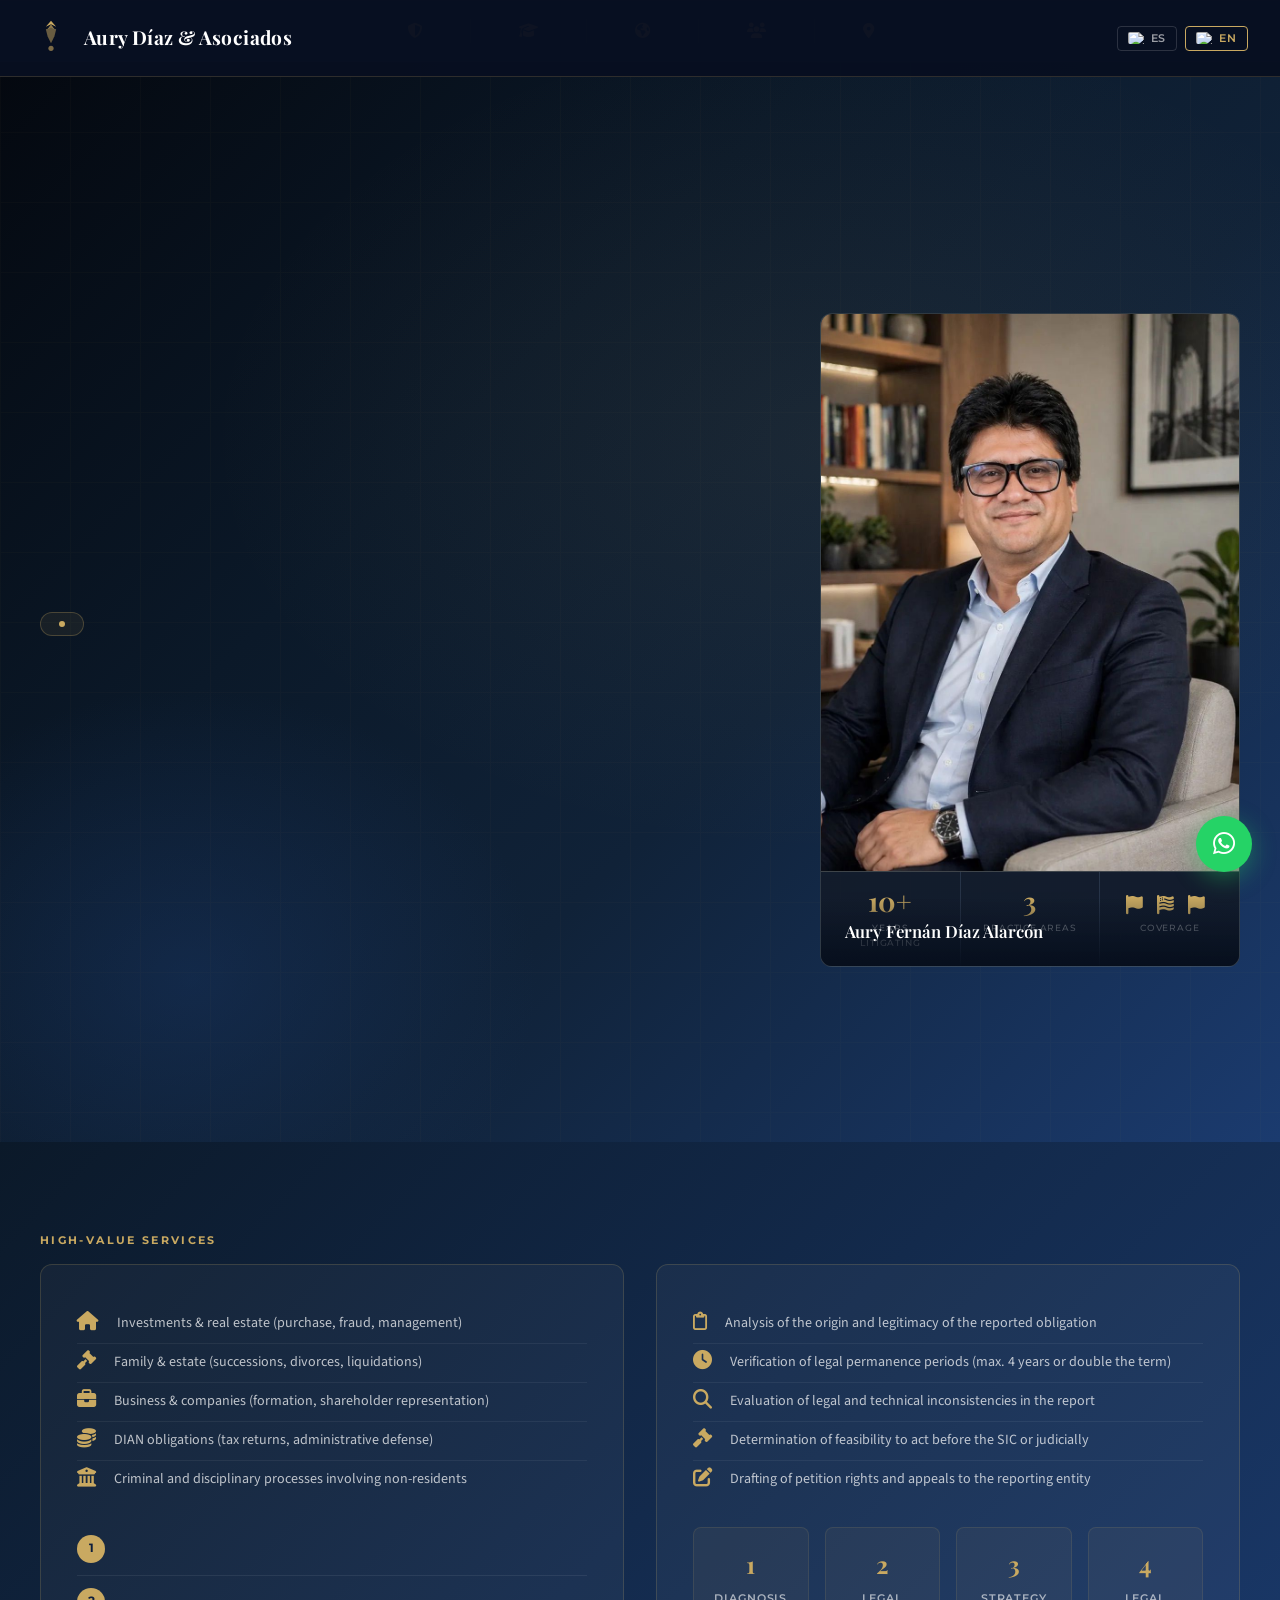
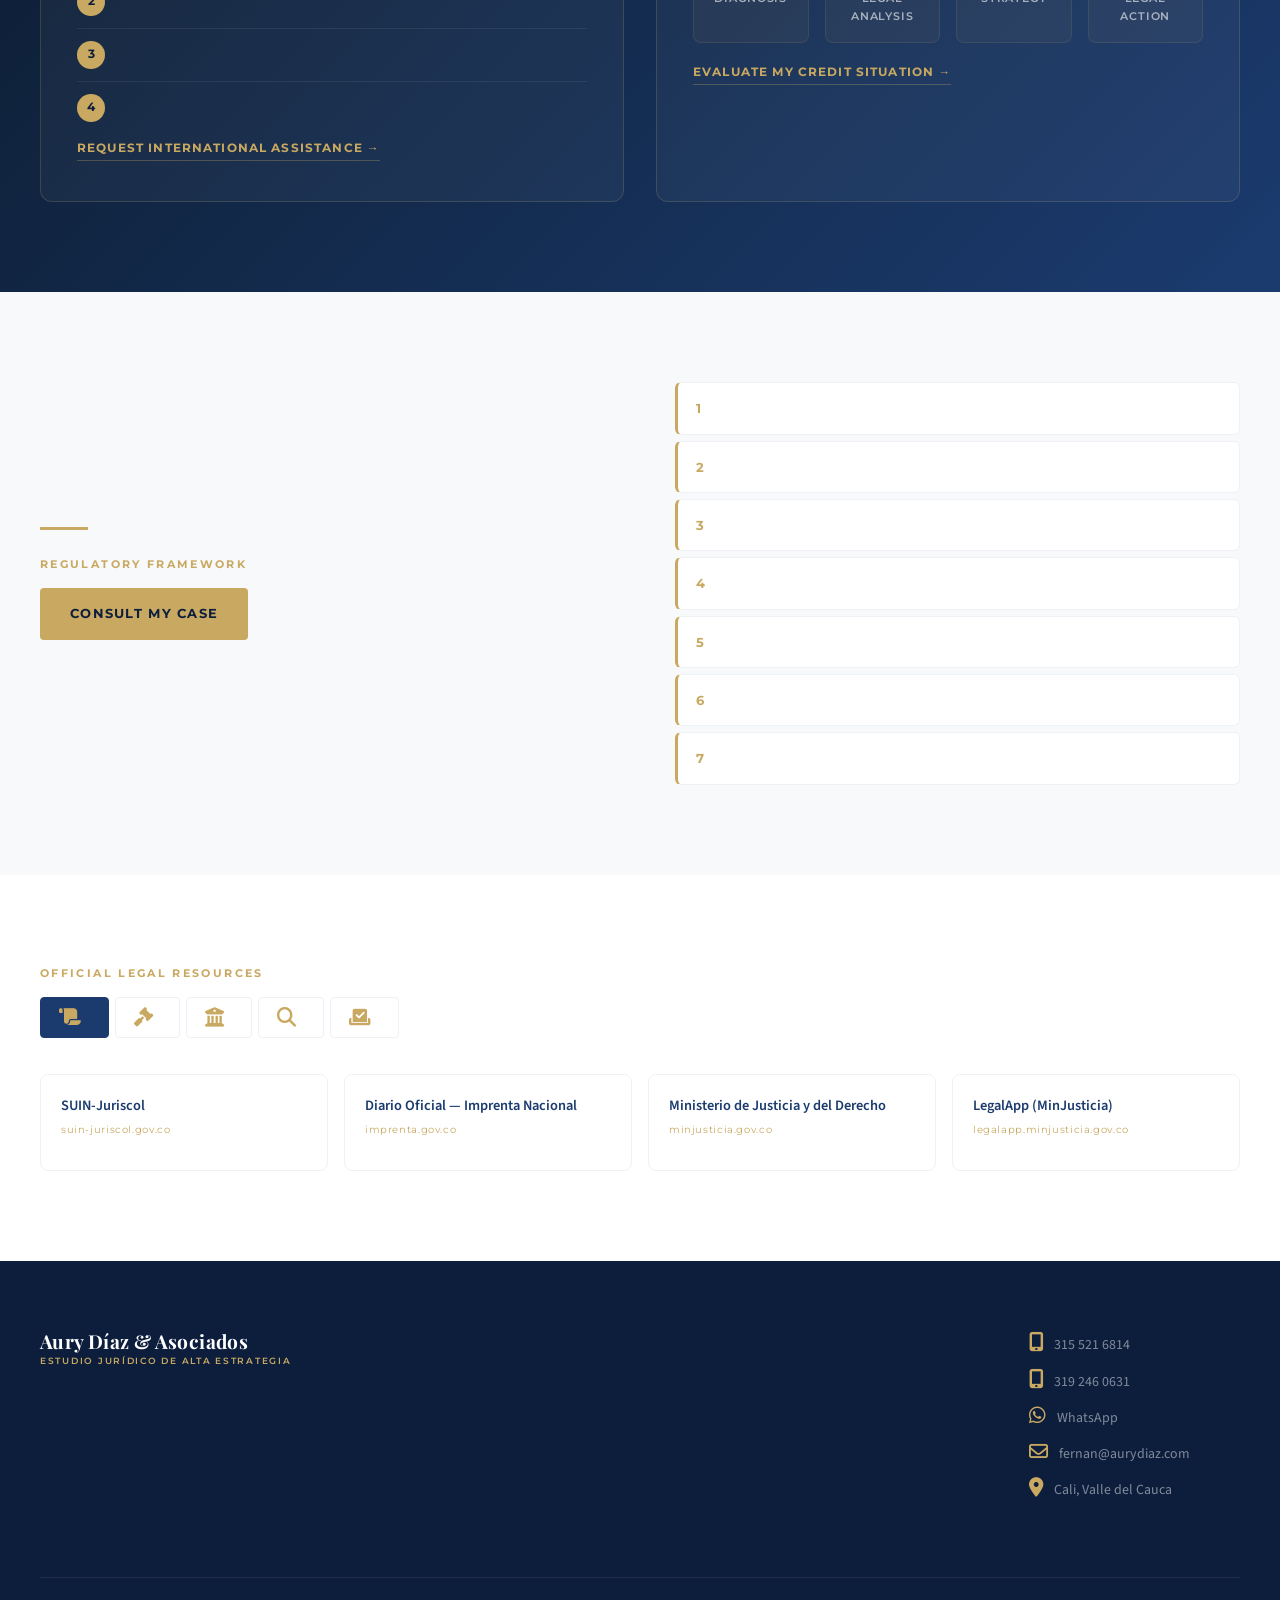
==== commit 2e95e3e2: "fix: Restore original HTML structure and exact data dictionaries - Reverted to the monolithic source" ====
--- a/index.html
+++ b/index.html
@@ -1,20 +1,22 @@
 <!DOCTYPE html>
 <html lang="es" id="html-root" class="lang-es">
 <head>
-<meta charset="utf-8"/>
-<meta content="width=device-width, initial-scale=1.0, maximum-scale=5.0, user-scalable=yes" name="viewport"/>
-<title>Aury Díaz &amp; Asociados | Estudio Jurídico de Alta Estrategia | Cali, Colombia</title>
-<meta content="Defensa penal de élite y estrategia jurídica integral. Representación internacional para colombianos en el exterior, habeas data financiero y red Of Counsel multidisciplinaria. Liderado por Aury Fernán Díaz Alarcón — Magíster en Derecho, Especialista en Derecho Penal." name="description"/>
-<meta content="abogado penal Cali, defensa penal Colombia, habeas data financiero, representación legal extranjeros, abogado sistema acusatorio, Aury Diaz abogado" name="keywords"/>
-<meta content="#1B3B6F" name="theme-color"/>
-<meta content="Aury Díaz &amp; Asociados | Estudio Jurídico de Alta Estrategia" property="og:title"/>
-<meta content="Defensa penal de élite. Representación internacional. Habeas data financiero. Cali, Colombia." property="og:description"/>
-<meta content="website" property="og:type"/>
-<link href="https://fonts.googleapis.com" rel="preconnect"/>
-<link href="https://fonts.googleapis.com/css2?family=Playfair+Display:ital,wght@0,400;0,600;0,700;0,900;1,400&amp;family=Montserrat:wght@300;400;500;600;700&amp;family=Source+Sans+3:wght@300;400;600&amp;display=swap" rel="stylesheet"/>
-<link href="https://cdnjs.cloudflare.com/ajax/libs/font-awesome/6.4.0/css/all.min.css" rel="stylesheet"/>
-
-<link href="https://cdnjs.cloudflare.com/ajax/libs/font-awesome/6.5.1/css/all.min.css" rel="stylesheet"/><link href="css/style.css" rel="stylesheet"/>
+  <meta charset="UTF-8">
+  <meta name="viewport" content="width=device-width, initial-scale=1.0, maximum-scale=5.0, user-scalable=yes">
+  <title>Aury Díaz & Asociados | Estudio Jurídico de Alta Estrategia | Cali, Colombia</title>
+  <meta name="description" content="Defensa penal de élite y estrategia jurídica integral. Representación internacional para colombianos en el exterior, habeas data financiero y red Of Counsel multidisciplinaria. Liderado por Aury Fernán Díaz Alarcón — Magíster en Derecho, Especialista en Derecho Penal.">
+  <meta name="keywords" content="abogado penal Cali, defensa penal Colombia, habeas data financiero, representación legal extranjeros, abogado sistema acusatorio, Aury Diaz abogado">
+  <meta name="theme-color" content="#1B3B6F">
+  <meta property="og:title" content="Aury Díaz & Asociados | Estudio Jurídico de Alta Estrategia">
+  <meta property="og:description" content="Defensa penal de élite. Representación internacional. Habeas data financiero. Cali, Colombia.">
+  <meta property="og:type" content="website">
+  <link rel="preconnect" href="https://fonts.googleapis.com">
+  <link href="https://fonts.googleapis.com/css2?family=Playfair+Display:ital,wght@0,400;0,600;0,700;0,900;1,400&family=Montserrat:wght@300;400;500;600;700&family=Source+Sans+3:wght@300;400;600&display=swap" rel="stylesheet">
+
+
+  <link rel="stylesheet" href="https://cdnjs.cloudflare.com/ajax/libs/font-awesome/6.5.1/css/all.min.css">
+  <link rel="stylesheet" href="css/style.css">
+
   <script>
     (function(){
       const saved = localStorage.getItem('preferredLang');
@@ -29,482 +31,499 @@
 
 <!-- ═══════════════════════════════════ HEADER ═══════════════════════════════════ -->
 <header id="main-header">
-<nav>
-<a class="logo" href="index.html#inicio">
-<!-- SVG Logo (simplified representation of Aury Diaz logo mark) -->
-<svg class="logo-icon" fill="none" viewbox="0 0 40 44" xmlns="http://www.w3.org/2000/svg">
-<path d="M20 2 L26 9 L20 6 L14 9 Z" fill="#C9A961"></path>
-<path d="M20 6 L24 12 L20 10 L16 12 Z" fill="#C9A961" opacity="0.7"></path>
-<path d="M14 12 L20 10 L26 12 L24 20 L20 28 L16 20 Z" fill="#C9A961" opacity="0.5"></path>
-<circle cx="20" cy="34" fill="#C9A961" opacity="0.6" r="3"></circle>
-</svg>
-<div class="logo-text">
-<span class="logo-main">Aury Díaz &amp; Asociados</span>
-<span class="logo-sub" data-lang="es">Estudio Jurídico de Alta Estrategia</span>
-<span class="logo-sub" data-lang="en">Premium Legal Strategy Firm</span>
-</div>
-</a>
-<ul class="nav-links">
-<li><a data-lang="es" href="index.html#inicio">Inicio</a><a data-lang="en" href="index.html#inicio">Home</a></li>
-<li>
-<a class="has-sub" data-lang="es" href="areas.html#areas">Áreas de Práctica</a>
-<a class="has-sub" data-lang="en" href="areas.html#areas">Practice Areas</a>
-<div class="mega-menu">
-<div class="mega-col">
-<h4 data-lang="es"><i class="fa-solid fa-gavel icon-gold"></i> Litigios y Conflictos</h4>
-<h4 data-lang="en"><i class="fa-solid fa-gavel icon-gold"></i> Litigation &amp; Disputes</h4>
-<ul>
-<li><a class="featured" data-lang="es" href="areas.html#areas" ><i class="fa-solid fa-star icon-gold" style="font-size: 0.8em;"></i> Defensa Penal y Sistema Acusatorio</a><a class="featured" data-lang="en" href="areas.html#areas" ><i class="fa-solid fa-star icon-gold" style="font-size: 0.8em;"></i> Criminal Defense &amp; Accusatory System</a></li>
-<li><a data-lang="es" href="areas.html#areas" >Derecho Público y Disciplinario</a><a data-lang="en" href="areas.html#areas" >Public &amp; Disciplinary Law</a></li>
-<li><a data-lang="es" href="areas.html#areas" >Litigio Civil y Responsabilidad</a><a data-lang="en" href="areas.html#areas" >Civil Litigation &amp; Liability</a></li>
-<li><a data-lang="es" href="areas.html#areas" >Justicia Transicional y DDHH</a><a data-lang="en" href="areas.html#areas" >Transitional Justice &amp; Human Rights</a></li>
-</ul>
-</div>
-<div class="mega-col">
-<h4 data-lang="es"><i class="fa-solid fa-building-columns icon-gold"></i> Corporativo y Negocios</h4>
-<h4 data-lang="en"><i class="fa-solid fa-building-columns icon-gold"></i> Corporate &amp; Business</h4>
-<ul>
-<li><a class="featured" data-lang="es" href="areas.html#areas" ><i class="fa-solid fa-star icon-gold" style="font-size: 0.8em;"></i> Derecho Comercial y Societario</a><a class="featured" data-lang="en" href="areas.html#areas" ><i class="fa-solid fa-star icon-gold" style="font-size: 0.8em;"></i> Commercial &amp; Corporate Law</a></li>
-<li><a data-lang="es" href="areas.html#areas" >Derecho Tributario y Aduanero</a><a data-lang="en" href="areas.html#areas" >Tax &amp; Customs Law</a></li>
-<li><a data-lang="es" href="areas.html#areas" >Propiedad Intelectual y LegalTech</a><a data-lang="en" href="areas.html#areas" >Intellectual Property &amp; LegalTech</a></li>
-<li><a data-lang="es" href="areas.html#areas" >Propiedad Horizontal e Inmobiliario</a><a data-lang="en" href="areas.html#areas" >Real Estate &amp; Property Law</a></li>
-</ul>
-</div>
-<div class="mega-col">
-<h4 data-lang="es"><i class="fa-solid fa-users-line icon-gold"></i> Personas y Familias</h4>
-<h4 data-lang="en"><i class="fa-solid fa-users-line icon-gold"></i> Persons &amp; Families</h4>
-<ul>
-<li><a class="featured" data-lang="es" href="areas.html#areas" ><i class="fa-solid fa-star icon-gold" style="font-size: 0.8em;"></i> Derecho Laboral y Seguridad Social</a><a class="featured" data-lang="en" href="areas.html#areas" ><i class="fa-solid fa-star icon-gold" style="font-size: 0.8em;"></i> Labor &amp; Social Security Law</a></li>
-<li><a data-lang="es" href="areas.html#areas" >Derecho de Familia y Sucesiones</a><a data-lang="en" href="areas.html#areas" >Family Law &amp; Inheritance</a></li>
-<li><a data-lang="es" href="areas.html#areas" >Insolvencia de Persona Natural</a><a data-lang="en" href="areas.html#areas" >Personal Insolvency</a></li>
-<li><a data-lang="es" href="index.html#servicios-estrategicos"><i class="fa-solid fa-globe icon-gold"></i> Representación Internacional</a><a data-lang="en" href="index.html#servicios-estrategicos"><i class="fa-solid fa-globe icon-gold"></i> International Representation</a></li>
-<li><a data-lang="es" href="index.html#servicios-estrategicos"><i class="fa-solid fa-shield-halved icon-gold"></i> Habeas Data Financiero</a><a data-lang="en" href="index.html#servicios-estrategicos"><i class="fa-solid fa-shield-halved icon-gold"></i> Financial Data Defense</a></li>
-</ul>
-</div>
-</div>
-</li>
-<li>
-<a class="has-sub" data-lang="es" href="director.html#director">La Firma</a>
-<a class="has-sub" data-lang="en" href="director.html#director">The Firm</a>
-<div class="dropdown">
-<a data-lang="es" href="director.html#director">El Director</a><a data-lang="en" href="director.html#director">The Director</a>
-<a data-lang="es" href="director.html#director">Red Of Counsel</a><a data-lang="en" href="director.html#director">Of Counsel Network</a>
-<a data-lang="es" href="areas.html#soluciones">Soluciones Integrales</a><a data-lang="en" href="areas.html#soluciones">Integrated Solutions</a>
-</div>
-</li>
-<li>
-<a class="has-sub" data-lang="es" href="index.html#servicios-estrategicos">Servicios</a>
-<a class="has-sub" data-lang="en" href="index.html#servicios-estrategicos">Services</a>
-<div class="dropdown">
-<a data-lang="es" href="index.html#servicios-estrategicos"><i class="fa-solid fa-globe icon-gold"></i> Representación Internacional</a><a data-lang="en" href="index.html#servicios-estrategicos"><i class="fa-solid fa-globe icon-gold"></i> International Representation</a>
-<a data-lang="es" href="index.html#servicios-estrategicos"><i class="fa-solid fa-shield-halved icon-gold"></i> Habeas Data Financiero</a><a data-lang="en" href="index.html#servicios-estrategicos"><i class="fa-solid fa-shield-halved icon-gold"></i> Financial Data Defense</a>
-<a data-lang="es" href="areas.html#soluciones">Conciliación e Insolvencia</a><a data-lang="en" href="areas.html#soluciones">Conciliation &amp; Insolvency</a>
-<a data-lang="es" href="areas.html#soluciones">Rutas Legales</a><a data-lang="en" href="areas.html#soluciones">Legal Routes</a>
-</div>
-</li>
-<li><a data-lang="es" href="index.html#recursos">Recursos Jurídicos</a><a data-lang="en" href="index.html#recursos">Legal Resources</a></li>
-<li><a data-lang="es" href="contacto.html#contacto">Contacto</a><a data-lang="en" href="contacto.html#contacto">Contact</a></li>
-</ul>
-<div class="nav-right">
-<div class="lang-flags">
-<button class="lang-btn active" id="btn-es" onclick="setLang('es')">
-<img alt="Colombia" src="https://flagcdn.com/co.svg"/> ES
+  <nav>
+    <a href="index.html" class="logo">
+      <!-- SVG Logo (simplified representation of Aury Diaz logo mark) -->
+      <svg class="logo-icon" viewBox="0 0 40 44" fill="none" xmlns="http://www.w3.org/2000/svg">
+        <path d="M20 2 L26 9 L20 6 L14 9 Z" fill="#C9A961"/>
+        <path d="M20 6 L24 12 L20 10 L16 12 Z" fill="#C9A961" opacity="0.7"/>
+        <path d="M14 12 L20 10 L26 12 L24 20 L20 28 L16 20 Z" fill="#C9A961" opacity="0.5"/>
+        <circle cx="20" cy="34" r="3" fill="#C9A961" opacity="0.6"/>
+      </svg>
+      <div class="logo-text">
+        <span class="logo-main">Aury Díaz & Asociados</span>
+        <span class="logo-sub" data-lang="es">Estudio Jurídico de Alta Estrategia</span>
+        <span class="logo-sub" data-lang="en">Premium Legal Strategy Firm</span>
+      </div>
+    </a>
+
+    <ul class="nav-links">
+      <li><a href="index.html#inicio" data-lang="es">Inicio</a><a href="index.html#inicio" data-lang="en">Home</a></li>
+      <li>
+        <a href="areas.html#areas" class="has-sub" data-lang="es">Áreas de Práctica</a>
+        <a href="areas.html#areas" class="has-sub" data-lang="en">Practice Areas</a>
+        <div class="mega-menu">
+          <div class="mega-col">
+            <h4 data-lang="es"><i class="fa-solid fa-gavel icon-gold"></i> Litigios y Conflictos</h4>
+            <h4 data-lang="en"><i class="fa-solid fa-gavel icon-gold"></i> Litigation & Disputes</h4>
+            <ul>
+              <li><a href="areas.html#areas" class="featured"  data-lang="es"><i class="fa-solid fa-star icon-gold" style="font-size: 0.8em;"></i> Defensa Penal y Sistema Acusatorio</a><a href="areas.html#areas" class="featured"  data-lang="en"><i class="fa-solid fa-star icon-gold" style="font-size: 0.8em;"></i> Criminal Defense & Accusatory System</a></li>
+              <li><a href="areas.html#areas" data-lang="es">Derecho Público y Disciplinario</a><a href="areas.html#areas" data-lang="en">Public & Disciplinary Law</a></li>
+              <li><a href="areas.html#areas" data-lang="es">Litigio Civil y Responsabilidad</a><a href="areas.html#areas" data-lang="en">Civil Litigation & Liability</a></li>
+              <li><a href="areas.html#areas" data-lang="es">Justicia Transicional y DDHH</a><a href="areas.html#areas" data-lang="en">Transitional Justice & Human Rights</a></li>
+            </ul>
+          </div>
+          <div class="mega-col">
+            <h4 data-lang="es"><i class="fa-solid fa-building-columns icon-gold"></i> Corporativo y Negocios</h4>
+            <h4 data-lang="en"><i class="fa-solid fa-building-columns icon-gold"></i> Corporate & Business</h4>
+            <ul>
+              <li><a href="areas.html#areas" class="featured"  data-lang="es"><i class="fa-solid fa-star icon-gold" style="font-size: 0.8em;"></i> Derecho Comercial y Societario</a><a href="areas.html#areas" class="featured"  data-lang="en"><i class="fa-solid fa-star icon-gold" style="font-size: 0.8em;"></i> Commercial & Corporate Law</a></li>
+              <li><a href="areas.html#areas" data-lang="es">Derecho Tributario y Aduanero</a><a href="areas.html#areas" data-lang="en">Tax & Customs Law</a></li>
+              <li><a href="areas.html#areas" data-lang="es">Propiedad Intelectual y LegalTech</a><a href="areas.html#areas" data-lang="en">Intellectual Property & LegalTech</a></li>
+              <li><a href="areas.html#areas" data-lang="es">Propiedad Horizontal e Inmobiliario</a><a href="areas.html#areas" data-lang="en">Real Estate & Property Law</a></li>
+            </ul>
+          </div>
+          <div class="mega-col">
+            <h4 data-lang="es"><i class="fa-solid fa-users-line icon-gold"></i> Personas y Familias</h4>
+            <h4 data-lang="en"><i class="fa-solid fa-users-line icon-gold"></i> Persons & Families</h4>
+            <ul>
+              <li><a href="areas.html#areas" class="featured"  data-lang="es"><i class="fa-solid fa-star icon-gold" style="font-size: 0.8em;"></i> Derecho Laboral y Seguridad Social</a><a href="areas.html#areas" class="featured"  data-lang="en"><i class="fa-solid fa-star icon-gold" style="font-size: 0.8em;"></i> Labor & Social Security Law</a></li>
+              <li><a href="areas.html#areas" data-lang="es">Derecho de Familia y Sucesiones</a><a href="areas.html#areas" data-lang="en">Family Law & Inheritance</a></li>
+              <li><a href="areas.html#areas" data-lang="es">Insolvencia de Persona Natural</a><a href="areas.html#areas" data-lang="en">Personal Insolvency</a></li>
+              <li><a href="index.html#servicios-estrategicos" data-lang="es"><i class="fa-solid fa-globe icon-gold"></i> Representación Internacional</a><a href="index.html#servicios-estrategicos" data-lang="en"><i class="fa-solid fa-globe icon-gold"></i> International Representation</a></li>
+              <li><a href="index.html#servicios-estrategicos" data-lang="es"><i class="fa-solid fa-shield-halved icon-gold"></i> Habeas Data Financiero</a><a href="index.html#servicios-estrategicos" data-lang="en"><i class="fa-solid fa-shield-halved icon-gold"></i> Financial Data Defense</a></li>
+            </ul>
+          </div>
+        </div>
+      </li>
+      <li>
+        <a href="director.html#director" class="has-sub" data-lang="es">La Firma</a>
+        <a href="director.html#director" class="has-sub" data-lang="en">The Firm</a>
+        <div class="dropdown">
+          <a href="director.html#director" data-lang="es">El Director</a><a href="director.html#director" data-lang="en">The Director</a>
+          <a href="director.html#director" data-lang="es">Red Of Counsel</a><a href="director.html#director" data-lang="en">Of Counsel Network</a>
+          <a href="areas.html#soluciones" data-lang="es">Soluciones Integrales</a><a href="areas.html#soluciones" data-lang="en">Integrated Solutions</a>
+        </div>
+      </li>
+      <li>
+        <a href="index.html#servicios-estrategicos" class="has-sub" data-lang="es">Servicios</a>
+        <a href="index.html#servicios-estrategicos" class="has-sub" data-lang="en">Services</a>
+        <div class="dropdown">
+          <a href="index.html#servicios-estrategicos" data-lang="es"><i class="fa-solid fa-globe icon-gold"></i> Representación Internacional</a><a href="index.html#servicios-estrategicos" data-lang="en"><i class="fa-solid fa-globe icon-gold"></i> International Representation</a>
+          <a href="index.html#servicios-estrategicos" data-lang="es"><i class="fa-solid fa-shield-halved icon-gold"></i> Habeas Data Financiero</a><a href="index.html#servicios-estrategicos" data-lang="en"><i class="fa-solid fa-shield-halved icon-gold"></i> Financial Data Defense</a>
+          <a href="areas.html#soluciones" data-lang="es">Conciliación e Insolvencia</a><a href="areas.html#soluciones" data-lang="en">Conciliation & Insolvency</a>
+          <a href="areas.html#soluciones" data-lang="es">Rutas Legales</a><a href="areas.html#soluciones" data-lang="en">Legal Routes</a>
+        </div>
+      </li>
+      <li><a href="index.html#recursos" data-lang="es">Recursos Jurídicos</a><a href="index.html#recursos" data-lang="en">Legal Resources</a></li>
+      <li><a href="contacto.html#contacto" data-lang="es">Contacto</a><a href="contacto.html#contacto" data-lang="en">Contact</a></li>
+    </ul>
+
+    <div class="nav-right">
+      <div class="lang-flags">
+        <button class="lang-btn active" id="btn-es" onclick="setLang('es')">
+          <img src="https://flagcdn.com/co.svg" alt="Colombia"> ES
         </button>
-<button class="lang-btn" id="btn-en" onclick="setLang('en')">
-<img alt="USA" src="https://flagcdn.com/us.svg"/> EN
+        <button class="lang-btn" id="btn-en" onclick="setLang('en')">
+          <img src="https://flagcdn.com/us.svg" alt="USA"> EN
         </button>
-</div>
-<a class="btn-cta" data-lang="es" href="contacto.html#contacto">Evaluación de su Caso</a>
-<a class="btn-cta" data-lang="en" href="contacto.html#contacto">Case Evaluation</a>
-</div>
-<button aria-label="Menu" class="hamburger" id="hamburger" onclick="toggleMobile()">
-<span></span><span></span><span></span>
-</button>
-</nav>
+      </div>
+      <a href="contacto.html#contacto" class="btn-cta" data-lang="es">Evaluación de su Caso</a>
+      <a href="contacto.html#contacto" class="btn-cta" data-lang="en">Case Evaluation</a>
+    </div>
+
+    <button class="hamburger" id="hamburger" onclick="toggleMobile()" aria-label="Menu">
+      <span></span><span></span><span></span>
+    </button>
+  </nav>
 </header>
+
 
 <!-- MOBILE NAV -->
 <div class="mobile-nav" id="mobile-nav">
-<div class="mobile-section" data-lang="es">Navegación</div>
-<div class="mobile-section" data-lang="en">Navigation</div>
-<a data-lang="es" href="index.html#inicio" onclick="closeMobile()">Inicio</a>
-<a data-lang="en" href="index.html#inicio" onclick="closeMobile()">Home</a>
-<a data-lang="es" href="areas.html#areas" onclick="closeMobile()">Áreas de Práctica</a>
-<a data-lang="en" href="areas.html#areas" onclick="closeMobile()">Practice Areas</a>
-<a data-lang="es" href="director.html#director" onclick="closeMobile()">La Firma</a>
-<a data-lang="en" href="director.html#director" onclick="closeMobile()">The Firm</a>
-<a data-lang="es" href="index.html#servicios-estrategicos" onclick="closeMobile()"><i class="fa-solid fa-globe icon-gold"></i> Representación Internacional</a>
-<a data-lang="en" href="index.html#servicios-estrategicos" onclick="closeMobile()"><i class="fa-solid fa-globe icon-gold"></i> International Representation</a>
-<a data-lang="es" href="index.html#servicios-estrategicos" onclick="closeMobile()"><i class="fa-solid fa-shield-halved icon-gold"></i> Habeas Data Financiero</a>
-<a data-lang="en" href="index.html#servicios-estrategicos" onclick="closeMobile()"><i class="fa-solid fa-shield-halved icon-gold"></i> Financial Data Defense</a>
-<a data-lang="es" href="index.html#recursos" onclick="closeMobile()">Recursos Jurídicos</a>
-<a data-lang="en" href="index.html#recursos" onclick="closeMobile()">Legal Resources</a>
-<a data-lang="es" href="contacto.html#contacto" onclick="closeMobile()">Contacto</a>
-<a data-lang="en" href="contacto.html#contacto" onclick="closeMobile()">Contact</a>
-<div class="mobile-lang">
-<button class="lang-btn active" onclick="setLang('es');closeMobile()"><img alt="CO" src="https://flagcdn.com/co.svg"/> ES</button>
-<button class="lang-btn" onclick="setLang('en');closeMobile()"><img alt="US" src="https://flagcdn.com/us.svg"/> EN</button>
+  <div class="mobile-section" data-lang="es">Navegación</div>
+  <div class="mobile-section" data-lang="en">Navigation</div>
+  <a href="index.html#inicio" onclick="closeMobile()" data-lang="es">Inicio</a>
+  <a href="index.html#inicio" onclick="closeMobile()" data-lang="en">Home</a>
+  <a href="areas.html#areas" onclick="closeMobile()" data-lang="es">Áreas de Práctica</a>
+  <a href="areas.html#areas" onclick="closeMobile()" data-lang="en">Practice Areas</a>
+  <a href="director.html#director" onclick="closeMobile()" data-lang="es">La Firma</a>
+  <a href="director.html#director" onclick="closeMobile()" data-lang="en">The Firm</a>
+  <a href="index.html#servicios-estrategicos" onclick="closeMobile()" data-lang="es"><i class="fa-solid fa-globe icon-gold"></i> Representación Internacional</a>
+  <a href="index.html#servicios-estrategicos" onclick="closeMobile()" data-lang="en"><i class="fa-solid fa-globe icon-gold"></i> International Representation</a>
+  <a href="index.html#servicios-estrategicos" onclick="closeMobile()" data-lang="es"><i class="fa-solid fa-shield-halved icon-gold"></i> Habeas Data Financiero</a>
+  <a href="index.html#servicios-estrategicos" onclick="closeMobile()" data-lang="en"><i class="fa-solid fa-shield-halved icon-gold"></i> Financial Data Defense</a>
+  <a href="index.html#recursos" onclick="closeMobile()" data-lang="es">Recursos Jurídicos</a>
+  <a href="index.html#recursos" onclick="closeMobile()" data-lang="en">Legal Resources</a>
+  <a href="contacto.html#contacto" onclick="closeMobile()" data-lang="es">Contacto</a>
+  <a href="contacto.html#contacto" onclick="closeMobile()" data-lang="en">Contact</a>
+  <div class="mobile-lang">
+    <button class="lang-btn active" onclick="setLang('es');closeMobile()"><img src="https://flagcdn.com/co.svg" alt="CO"> ES</button>
+    <button class="lang-btn" onclick="setLang('en');closeMobile()"><img src="https://flagcdn.com/us.svg" alt="US"> EN</button>
+  </div>
+  <a href="contacto.html#contacto" onclick="closeMobile()" class="mobile-cta" data-lang="es">Evaluación de su Caso →</a>
+  <a href="contacto.html#contacto" onclick="closeMobile()" class="mobile-cta" data-lang="en">Case Evaluation →</a>
 </div>
-<a class="mobile-cta" data-lang="es" href="contacto.html#contacto" onclick="closeMobile()">Evaluación de su Caso →</a>
-<a class="mobile-cta" data-lang="en" href="contacto.html#contacto" onclick="closeMobile()">Case Evaluation →</a>
-</div>
+
 
 <!-- TRUST BAR -->
 <div class="trust-bar">
-<div class="trust-bar-inner">
-<div class="trust-item"><i class="fas fa-shield-alt"></i><span data-lang="es">Secreto Profesional Garantizado</span><span data-lang="en">Professional Secrecy Guaranteed</span></div>
-<div class="trust-sep"></div>
-<div class="trust-item"><i class="fas fa-graduation-cap"></i><span data-lang="es">Magíster &amp; Especialista en Derecho Penal</span><span data-lang="en">Master &amp; Specialist in Criminal Law</span></div>
-<div class="trust-sep"></div>
-<div class="trust-item"><i class="fas fa-globe-americas"></i><span data-lang="es">Representación sin desplazamiento</span><span data-lang="en">Representation without travel</span></div>
-<div class="trust-sep"></div>
-<div class="trust-item"><i class="fas fa-users"></i><span data-lang="es">Red Of Counsel Multidisciplinaria</span><span data-lang="en">Multidisciplinary Of Counsel Network</span></div>
-<div class="trust-sep"></div>
-<div class="trust-item"><i class="fas fa-map-marker-alt"></i><span data-lang="es">Cali · Bogotá · Medellín · Nacional</span><span data-lang="en">Cali · Bogotá · Medellín · National</span></div>
+  <div class="trust-bar-inner">
+    <div class="trust-item"><i class="fas fa-shield-alt"></i><span data-lang="es">Secreto Profesional Garantizado</span><span data-lang="en">Professional Secrecy Guaranteed</span></div>
+    <div class="trust-sep"></div>
+    <div class="trust-item"><i class="fas fa-graduation-cap"></i><span data-lang="es">Magíster & Especialista en Derecho Penal</span><span data-lang="en">Master & Specialist in Criminal Law</span></div>
+    <div class="trust-sep"></div>
+    <div class="trust-item"><i class="fas fa-globe-americas"></i><span data-lang="es">Representación sin desplazamiento</span><span data-lang="en">Representation without travel</span></div>
+    <div class="trust-sep"></div>
+    <div class="trust-item"><i class="fas fa-users"></i><span data-lang="es">Red Of Counsel Multidisciplinaria</span><span data-lang="en">Multidisciplinary Of Counsel Network</span></div>
+    <div class="trust-sep"></div>
+    <div class="trust-item"><i class="fas fa-map-marker-alt"></i><span data-lang="es">Cali · Bogotá · Medellín · Nacional</span><span data-lang="en">Cali · Bogotá · Medellín · National</span></div>
+  </div>
 </div>
-</div>
+
 
 <!-- ═══════════════════════════════════ HERO ═══════════════════════════════════ -->
 <section class="hero" id="inicio">
-<div class="hero-grid"></div>
-<div class="hero-container">
-<div class="hero-content">
-<div class="hero-badge">
-<span data-lang="es">Estudio Jurídico · Cali, Colombia · Cobertura Nacional</span>
-<span data-lang="en">Law Firm · Cali, Colombia · National &amp; International Coverage</span>
-</div>
-<h1 data-lang="es">
-        Defensa Jurídica de <em>Élite</em><br/>en el Corazón de Colombia
+  <div class="hero-grid"></div>
+  <div class="hero-container">
+    <div class="hero-content">
+      <div class="hero-badge">
+        <span data-lang="es">Estudio Jurídico · Cali, Colombia · Cobertura Nacional</span>
+        <span data-lang="en">Law Firm · Cali, Colombia · National & International Coverage</span>
+      </div>
+      <h1 data-lang="es">
+        Defensa Jurídica de <em>Élite</em><br>en el Corazón de Colombia
       </h1>
-<h1 data-lang="en">
-        Elite Legal Defense<br/>from the <em>Heart of Colombia</em>
-</h1>
-<p class="hero-sub" data-lang="es">
+      <h1 data-lang="en">
+        Elite Legal Defense<br>from the <em>Heart of Colombia</em>
+      </h1>
+      <p class="hero-sub" data-lang="es">
         Especialistas en derecho penal y estrategia jurídica integral. Representamos sus intereses en Colombia sin importar dónde se encuentre — con la precisión de un penalista de alto nivel y la solidez de una red multidisciplinaria de aliados.
       </p>
-<p class="hero-sub" data-lang="en">
+      <p class="hero-sub" data-lang="en">
         Specialists in criminal law and comprehensive legal strategy. We represent your interests in Colombia regardless of your location — with the precision of a top-level criminal lawyer and the strength of a multidisciplinary network.
       </p>
-<div class="hero-ctas">
-<a class="btn-primary" data-lang="es" href="contacto.html#contacto">Evaluar mi Caso</a>
-<a class="btn-primary" data-lang="en" href="contacto.html#contacto">Evaluate my Case</a>
-<a class="btn-secondary" data-lang="es" href="areas.html#areas">Ver Áreas de Práctica</a>
-<a class="btn-secondary" data-lang="en" href="areas.html#areas">View Practice Areas</a>
-</div>
-</div>
-<div class="hero-photo-card">
-<div class="hero-photo-inner">
-<!-- Photo 1 (seated, casual-professional) is preferred per client -->
-<img src="img/doctor.jpg" alt="Dr. Aury Fernán Díaz Alarcón" id="hero-img">
-</div>
-<div class="hero-photo-tag">
-<div class="hero-photo-name">Aury Fernán Díaz Alarcón</div>
-<div class="hero-photo-role" data-lang="es">Magíster en Derecho · Penalista Litigante</div>
-<div class="hero-photo-role" data-lang="en">Master of Law · Criminal Litigator</div>
-</div>
-<div class="hero-stats">
-<div class="stat-item">
-<span class="stat-num">10+</span>
-<span class="stat-label" data-lang="es">Años Litigando</span>
-<span class="stat-label" data-lang="en">Years Litigating</span>
-</div>
-<div class="stat-item">
-<span class="stat-num">3</span>
-<span class="stat-label" data-lang="es">Macro-Áreas</span>
-<span class="stat-label" data-lang="en">Practice Areas</span>
-</div>
-<div class="stat-item">
-<span class="stat-num"><i class="fa-solid fa-flag icon-gold"></i> <i class="fa-solid fa-flag-usa icon-gold"></i> <i class="fa-solid fa-flag icon-gold"></i> </span>
-<span class="stat-label" data-lang="es">Cobertura</span>
-<span class="stat-label" data-lang="en">Coverage</span>
-</div>
-</div>
-</div>
-</div>
+      <div class="hero-ctas">
+        <a href="contacto.html#contacto" class="btn-primary" data-lang="es">Evaluar mi Caso</a>
+        <a href="contacto.html#contacto" class="btn-primary" data-lang="en">Evaluate my Case</a>
+        <a href="areas.html#areas" class="btn-secondary" data-lang="es">Ver Áreas de Práctica</a>
+        <a href="areas.html#areas" class="btn-secondary" data-lang="en">View Practice Areas</a>
+      </div>
+    </div>
+    <div class="hero-photo-card">
+      <div class="hero-photo-inner">
+        <!-- Photo 1 (seated, casual-professional) is preferred per client -->
+        <img src="img/doctor.jpg" alt="Dr. Aury Fernán Díaz Alarcón" id="hero-img">
+      </div>
+      <div class="hero-photo-tag">
+        <div class="hero-photo-name">Aury Fernán Díaz Alarcón</div>
+        <div class="hero-photo-role" data-lang="es">Magíster en Derecho · Penalista Litigante</div>
+        <div class="hero-photo-role" data-lang="en">Master of Law · Criminal Litigator</div>
+      </div>
+      <div class="hero-stats">
+        <div class="stat-item">
+          <span class="stat-num">10+</span>
+          <span class="stat-label" data-lang="es">Años Litigando</span>
+          <span class="stat-label" data-lang="en">Years Litigating</span>
+        </div>
+        <div class="stat-item">
+          <span class="stat-num">3</span>
+          <span class="stat-label" data-lang="es">Macro-Áreas</span>
+          <span class="stat-label" data-lang="en">Practice Areas</span>
+        </div>
+        <div class="stat-item">
+          <span class="stat-num"><i class="fa-solid fa-flag icon-gold"></i> <i class="fa-solid fa-flag-usa icon-gold"></i> <i class="fa-solid fa-flag icon-gold"></i> </span>
+          <span class="stat-label" data-lang="es">Cobertura</span>
+          <span class="stat-label" data-lang="en">Coverage</span>
+        </div>
+      </div>
+    </div>
+  </div>
 </section>
 
-<!-- ═══════════════════════════════════ SERVICIOS ESTRATEGICOS ═══════════════════════════════════ -->
+<!-- ═══════════════════════════════════ SERVICIOS ESTRATÉGICOS ═══════════════════════════════════ -->
 <section class="servicios-estrategicos" id="servicios-estrategicos">
-<div class="container">
-<span class="section-badge" data-lang="es">Servicios de Alto Valor</span>
-<span class="section-badge" data-lang="en">High-Value Services</span>
-<h2 class="section-title light" data-lang="es">Estrategia Jurídica para Clientes Globales y Defensa Financiera</h2>
-<h2 class="section-title light" data-lang="en">Legal Strategy for Global Clients &amp; Financial Defense</h2>
-<p class="section-sub light" data-lang="es">Dos líneas de servicio diseñadas para necesidades específicas de alto impacto: representación sin desplazamiento para clientes en el exterior y defensa técnica de su historial crediticio.</p>
-<p class="section-sub light" data-lang="en">Two service lines designed for specific high-impact needs: no-travel representation for clients abroad and technical defense of your credit history.</p>
-<div class="service-cards">
-<!-- INTERNACIONAL -->
-<div class="service-feature reveal" id="internacional">
-<h3 data-lang="es"><i class="fa-solid fa-globe icon-gold"></i> Representación Legal en Colombia — Sin Necesidad de Viajar</h3>
-<h3 data-lang="en"><i class="fa-solid fa-globe icon-gold"></i> Legal Representation in Colombia — No Travel Required</h3>
-<p data-lang="es">Si usted se encuentra en Estados Unidos, Reino Unido u otro país, pero necesita actuar legalmente en Colombia, asumimos su representación integral mediante poder debidamente apostillado o autenticado en consulado. Sin que tenga que desplazarse.</p>
-<p data-lang="en">If you are in the United States, United Kingdom or another country but need to act legally in Colombia, we assume your full representation through a duly apostilled or consulate-authenticated power of attorney. No travel required.</p>
-<ul>
-<li data-lang="es"><i class="fa-solid fa-house icon-gold"></i> Inversiones e inmuebles (compra, fraude, administración)</li>
-<li data-lang="en"><i class="fa-solid fa-house icon-gold"></i> Investments &amp; real estate (purchase, fraud, management)</li>
-<li data-lang="es"><i class="fa-solid fa-gavel icon-gold"></i> Familia y patrimonio (sucesiones, divorcios, liquidaciones)</li>
-<li data-lang="en"><i class="fa-solid fa-gavel icon-gold"></i> Family &amp; estate (successions, divorces, liquidations)</li>
-<li data-lang="es">💼 Negocios y sociedades (constitución, representación de socios)</li>
-<li data-lang="en">💼 Business &amp; companies (formation, shareholder representation)</li>
-<li data-lang="es"><i class="fa-solid fa-coins icon-gold"></i> Obligaciones con la DIAN (declaraciones, defensa administrativa)</li>
-<li data-lang="en"><i class="fa-solid fa-coins icon-gold"></i> DIAN obligations (tax returns, administrative defense)</li>
-<li data-lang="es"><i class="fa-solid fa-building-columns icon-gold"></i> Procesos penales y disciplinarios que involucren a no residentes</li>
-<li data-lang="en"><i class="fa-solid fa-building-columns icon-gold"></i> Criminal and disciplinary processes involving non-residents</li>
-</ul>
-<div class="int-process">
-<div class="int-step">
-<div class="int-step-num">1</div>
-<div class="int-step-text" data-lang="es"><strong>Consulta Virtual:</strong> Video-llamada inicial gratuita y confidencial para evaluar su caso desde cualquier país.</div>
-<div class="int-step-text" data-lang="en"><strong>Virtual Consultation:</strong> Free and confidential initial video call to evaluate your case from any country.</div>
-</div>
-<div class="int-step">
-<div class="int-step-num">2</div>
-<div class="int-step-text" data-lang="es"><strong>Poder Notarial:</strong> Le guiamos paso a paso para otorgar poder ante notario local y apostillar el documento.</div>
-<div class="int-step-text" data-lang="en"><strong>Power of Attorney:</strong> We guide you step by step to grant power before a local notary and apostille the document.</div>
-</div>
-<div class="int-step">
-<div class="int-step-num">3</div>
-<div class="int-step-text" data-lang="es"><strong>Representación Total:</strong> Actuamos en su nombre ante todas las autoridades colombianas con reporte periódico.</div>
-<div class="int-step-text" data-lang="en"><strong>Full Representation:</strong> We act on your behalf before all Colombian authorities with periodic reporting.</div>
-</div>
-<div class="int-step">
-<div class="int-step-num">4</div>
-<div class="int-step-text" data-lang="es"><strong>Seguimiento:</strong> Informes de avance en español e inglés. Comunicación por WhatsApp, email y videollamada.</div>
-<div class="int-step-text" data-lang="en"><strong>Follow-up:</strong> Progress reports in Spanish and English. Communication via WhatsApp, email and video call.</div>
-</div>
-</div>
-<a class="service-link" data-lang="es" href="contacto.html#contacto">Solicitar asistencia internacional →</a>
-<a class="service-link" data-lang="en" href="contacto.html#contacto">Request international assistance →</a>
-</div>
-<!-- HABEAS DATA -->
-<div class="service-feature reveal" id="historial-crediticio">
-<h3 data-lang="es"><i class="fa-solid fa-shield-halved icon-gold"></i> Revisión y Defensa Legal de su Historial Crediticio</h3>
-<h3 data-lang="en"><i class="fa-solid fa-shield-halved icon-gold"></i> Review &amp; Legal Defense of your Credit History</h3>
-<p data-lang="es">Un reporte negativo en Datacrédito, TransUnion o cualquier central de riesgo no es absoluto ni permanente. Determinamos si su información cumple con las exigencias del Habeas Data Financiero (Ley 1581 de 2012 y Ley 1266 de 2008). No prometemos borrar — ejecutamos una defensa técnica para verificar la validez y permanencia del reporte.</p>
-<p data-lang="en">A negative report in Datacrédito, TransUnion or any credit bureau is not absolute or permanent. We determine whether your information complies with Financial Habeas Data requirements (Law 1581 of 2012 and Law 1266 of 2008). We don't promise deletion — we execute a technical defense to verify the validity and permanence of the report.</p>
-<ul>
-<li data-lang="es"><i class="fa-regular fa-clipboard icon-gold"></i> Análisis del origen y legitimidad de la obligación reportada</li>
-<li data-lang="en"><i class="fa-regular fa-clipboard icon-gold"></i> Analysis of the origin and legitimacy of the reported obligation</li>
-<li data-lang="es">️ Verificación de los tiempos de permanencia legales (máx. 4 años o el doble del plazo)</li>
-<li data-lang="en">️ Verification of legal permanence periods (max. 4 years or double the term)</li>
-<li data-lang="es"><i class="fa-solid fa-magnifying-glass icon-gold"></i> Evaluación de inconsistencias legales y técnicas en el reporte</li>
-<li data-lang="en"><i class="fa-solid fa-magnifying-glass icon-gold"></i> Evaluation of legal and technical inconsistencies in the report</li>
-<li data-lang="es"><i class="fa-solid fa-gavel icon-gold"></i> Determinación de viabilidad para actuar ante la SIC o judicialmente</li>
-<li data-lang="en"><i class="fa-solid fa-gavel icon-gold"></i> Determination of feasibility to act before the SIC or judicially</li>
-<li data-lang="es"> Redacción de derechos de petición y recursos ante la entidad reportante</li>
-<li data-lang="en"> Drafting of petition rights and appeals to the reporting entity</li>
-</ul>
-<div class="hd-steps">
-<div class="hd-step">
-<span class="hd-step-num">1</span>
-<span class="hd-step-text" data-lang="es">Diagnóstico</span>
-<span class="hd-step-text" data-lang="en">Diagnosis</span>
-</div>
-<div class="hd-step">
-<span class="hd-step-num">2</span>
-<span class="hd-step-text" data-lang="es">Análisis Legal</span>
-<span class="hd-step-text" data-lang="en">Legal Analysis</span>
-</div>
-<div class="hd-step">
-<span class="hd-step-num">3</span>
-<span class="hd-step-text" data-lang="es">Estrategia</span>
-<span class="hd-step-text" data-lang="en">Strategy</span>
-</div>
-<div class="hd-step">
-<span class="hd-step-num">4</span>
-<span class="hd-step-text" data-lang="es">Acción Legal</span>
-<span class="hd-step-text" data-lang="en">Legal Action</span>
-</div>
-</div>
-<a class="service-link" data-lang="es" href="contacto.html#contacto" style="margin-top:20px;display:inline-flex;">Evaluar mi situación crediticia →</a>
-<a class="service-link" data-lang="en" href="contacto.html#contacto" style="margin-top:20px;display:inline-flex;">Evaluate my credit situation →</a>
-</div>
-</div>
-</div>
+  <div class="container">
+    <span class="section-badge" data-lang="es">Servicios de Alto Valor</span>
+    <span class="section-badge" data-lang="en">High-Value Services</span>
+    <h2 class="section-title light" data-lang="es">Estrategia Jurídica para Clientes Globales y Defensa Financiera</h2>
+    <h2 class="section-title light" data-lang="en">Legal Strategy for Global Clients & Financial Defense</h2>
+    <p class="section-sub light" data-lang="es">Dos líneas de servicio diseñadas para necesidades específicas de alto impacto: representación sin desplazamiento para clientes en el exterior y defensa técnica de su historial crediticio.</p>
+    <p class="section-sub light" data-lang="en">Two service lines designed for specific high-impact needs: no-travel representation for clients abroad and technical defense of your credit history.</p>
+    <div class="service-cards">
+      <!-- INTERNACIONAL -->
+      <div class="service-feature reveal" id="internacional">
+        <h3 data-lang="es"><i class="fa-solid fa-globe icon-gold"></i> Representación Legal en Colombia — Sin Necesidad de Viajar</h3>
+        <h3 data-lang="en"><i class="fa-solid fa-globe icon-gold"></i> Legal Representation in Colombia — No Travel Required</h3>
+        <p data-lang="es">Si usted se encuentra en Estados Unidos, Reino Unido u otro país, pero necesita actuar legalmente en Colombia, asumimos su representación integral mediante poder debidamente apostillado o autenticado en consulado. Sin que tenga que desplazarse.</p>
+        <p data-lang="en">If you are in the United States, United Kingdom or another country but need to act legally in Colombia, we assume your full representation through a duly apostilled or consulate-authenticated power of attorney. No travel required.</p>
+        <ul>
+          <li data-lang="es"><i class="fa-solid fa-house icon-gold"></i> Inversiones e inmuebles (compra, fraude, administración)</li>
+          <li data-lang="en"><i class="fa-solid fa-house icon-gold"></i> Investments & real estate (purchase, fraud, management)</li>
+          <li data-lang="es"><i class="fa-solid fa-gavel icon-gold"></i> Familia y patrimonio (sucesiones, divorcios, liquidaciones)</li>
+          <li data-lang="en"><i class="fa-solid fa-gavel icon-gold"></i> Family & estate (successions, divorces, liquidations)</li>
+          <li data-lang="es"><i class="fa-solid fa-briefcase icon-gold"></i> Negocios y sociedades (constitución, representación de socios)</li>
+          <li data-lang="en"><i class="fa-solid fa-briefcase icon-gold"></i> Business & companies (formation, shareholder representation)</li>
+          <li data-lang="es"><i class="fa-solid fa-coins icon-gold"></i> Obligaciones con la DIAN (declaraciones, defensa administrativa)</li>
+          <li data-lang="en"><i class="fa-solid fa-coins icon-gold"></i> DIAN obligations (tax returns, administrative defense)</li>
+          <li data-lang="es"><i class="fa-solid fa-building-columns icon-gold"></i> Procesos penales y disciplinarios que involucren a no residentes</li>
+          <li data-lang="en"><i class="fa-solid fa-building-columns icon-gold"></i> Criminal and disciplinary processes involving non-residents</li>
+        </ul>
+        <div class="int-process">
+          <div class="int-step">
+            <div class="int-step-num">1</div>
+            <div class="int-step-text" data-lang="es"><strong>Consulta Virtual:</strong> Video-llamada inicial gratuita y confidencial para evaluar su caso desde cualquier país.</div>
+            <div class="int-step-text" data-lang="en"><strong>Virtual Consultation:</strong> Free and confidential initial video call to evaluate your case from any country.</div>
+          </div>
+          <div class="int-step">
+            <div class="int-step-num">2</div>
+            <div class="int-step-text" data-lang="es"><strong>Poder Notarial:</strong> Le guiamos paso a paso para otorgar poder ante notario local y apostillar el documento.</div>
+            <div class="int-step-text" data-lang="en"><strong>Power of Attorney:</strong> We guide you step by step to grant power before a local notary and apostille the document.</div>
+          </div>
+          <div class="int-step">
+            <div class="int-step-num">3</div>
+            <div class="int-step-text" data-lang="es"><strong>Representación Total:</strong> Actuamos en su nombre ante todas las autoridades colombianas con reporte periódico.</div>
+            <div class="int-step-text" data-lang="en"><strong>Full Representation:</strong> We act on your behalf before all Colombian authorities with periodic reporting.</div>
+          </div>
+          <div class="int-step">
+            <div class="int-step-num">4</div>
+            <div class="int-step-text" data-lang="es"><strong>Seguimiento:</strong> Informes de avance en español e inglés. Comunicación por WhatsApp, email y videollamada.</div>
+            <div class="int-step-text" data-lang="en"><strong>Follow-up:</strong> Progress reports in Spanish and English. Communication via WhatsApp, email and video call.</div>
+          </div>
+        </div>
+        <a href="contacto.html#contacto" class="service-link" data-lang="es">Solicitar asistencia internacional →</a>
+        <a href="contacto.html#contacto" class="service-link" data-lang="en">Request international assistance →</a>
+      </div>
+
+      <!-- HABEAS DATA -->
+      <div class="service-feature reveal" id="historial-crediticio">
+        <h3 data-lang="es"><i class="fa-solid fa-shield-halved icon-gold"></i> Revisión y Defensa Legal de su Historial Crediticio</h3>
+        <h3 data-lang="en"><i class="fa-solid fa-shield-halved icon-gold"></i> Review & Legal Defense of your Credit History</h3>
+        <p data-lang="es">Un reporte negativo en Datacrédito, TransUnion o cualquier central de riesgo no es absoluto ni permanente. Determinamos si su información cumple con las exigencias del Habeas Data Financiero (Ley 1581 de 2012 y Ley 1266 de 2008). No prometemos borrar — ejecutamos una defensa técnica para verificar la validez y permanencia del reporte.</p>
+        <p data-lang="en">A negative report in Datacrédito, TransUnion or any credit bureau is not absolute or permanent. We determine whether your information complies with Financial Habeas Data requirements (Law 1581 of 2012 and Law 1266 of 2008). We don't promise deletion — we execute a technical defense to verify the validity and permanence of the report.</p>
+        <ul>
+          <li data-lang="es"><i class="fa-regular fa-clipboard icon-gold"></i> Análisis del origen y legitimidad de la obligación reportada</li>
+          <li data-lang="en"><i class="fa-regular fa-clipboard icon-gold"></i> Analysis of the origin and legitimacy of the reported obligation</li>
+          <li data-lang="es"><i class="fa-solid fa-clock icon-gold"></i> Verificación de los tiempos de permanencia legales (máx. 4 años o el doble del plazo)</li>
+          <li data-lang="en"><i class="fa-solid fa-clock icon-gold"></i> Verification of legal permanence periods (max. 4 years or double the term)</li>
+          <li data-lang="es"><i class="fa-solid fa-magnifying-glass icon-gold"></i> Evaluación de inconsistencias legales y técnicas en el reporte</li>
+          <li data-lang="en"><i class="fa-solid fa-magnifying-glass icon-gold"></i> Evaluation of legal and technical inconsistencies in the report</li>
+          <li data-lang="es"><i class="fa-solid fa-gavel icon-gold"></i> Determinación de viabilidad para actuar ante la SIC o judicialmente</li>
+          <li data-lang="en"><i class="fa-solid fa-gavel icon-gold"></i> Determination of feasibility to act before the SIC or judicially</li>
+          <li data-lang="es"><i class="fa-solid fa-pen-to-square icon-gold"></i> Redacción de derechos de petición y recursos ante la entidad reportante</li>
+          <li data-lang="en"><i class="fa-solid fa-pen-to-square icon-gold"></i> Drafting of petition rights and appeals to the reporting entity</li>
+        </ul>
+        <div class="hd-steps">
+          <div class="hd-step">
+            <span class="hd-step-num">1</span>
+            <span class="hd-step-text" data-lang="es">Diagnóstico</span>
+            <span class="hd-step-text" data-lang="en">Diagnosis</span>
+          </div>
+          <div class="hd-step">
+            <span class="hd-step-num">2</span>
+            <span class="hd-step-text" data-lang="es">Análisis Legal</span>
+            <span class="hd-step-text" data-lang="en">Legal Analysis</span>
+          </div>
+          <div class="hd-step">
+            <span class="hd-step-num">3</span>
+            <span class="hd-step-text" data-lang="es">Estrategia</span>
+            <span class="hd-step-text" data-lang="en">Strategy</span>
+          </div>
+          <div class="hd-step">
+            <span class="hd-step-num">4</span>
+            <span class="hd-step-text" data-lang="es">Acción Legal</span>
+            <span class="hd-step-text" data-lang="en">Legal Action</span>
+          </div>
+        </div>
+        <a href="contacto.html#contacto" class="service-link" style="margin-top:20px;display:inline-flex;" data-lang="es">Evaluar mi situación crediticia →</a>
+        <a href="contacto.html#contacto" class="service-link" style="margin-top:20px;display:inline-flex;" data-lang="en">Evaluate my credit situation →</a>
+      </div>
+    </div>
+  </div>
 </section>
 
-<!-- ═══════════════════════════════════ JERARQUIA ═══════════════════════════════════ -->
+<!-- ═══════════════════════════════════ JERARQUÍA ═══════════════════════════════════ -->
 <section class="jerarquia-section" id="jerarquia">
-<div class="container" style="display:grid; grid-template-columns: 1fr 1fr; gap: 70px; align-items: center;">
-<div>
-<div class="gold-line"></div>
-<span class="section-badge" data-lang="es">Marco Normativo</span>
-<span class="section-badge" data-lang="en">Regulatory Framework</span>
-<h2 class="section-title" data-lang="es">Jerarquía Normativa Colombiana</h2>
-<h2 class="section-title" data-lang="en">Colombian Regulatory Hierarchy</h2>
-<p class="section-sub" data-lang="es">Todo análisis jurídico que realizamos respeta estrictamente la Pirámide de Kelsen aplicada al ordenamiento colombiano. Trabajamos dentro del marco legal correcto — siempre.</p>
-<p class="section-sub" data-lang="en">Every legal analysis we perform strictly respects the Kelsen Pyramid applied to the Colombian legal system. We always work within the correct legal framework.</p>
-<a class="btn-primary" data-lang="es" href="contacto.html#contacto" style="display:inline-block; text-decoration:none;">Consultar mi Caso</a>
-<a class="btn-primary" data-lang="en" href="contacto.html#contacto" style="display:inline-block; text-decoration:none;">Consult my Case</a>
-</div>
-<div class="piramide">
-<div class="nivel reveal"><div class="nivel-num">1</div><div class="nivel-text"><div class="nivel-title" data-lang="es">Constitución Política 1991</div><div class="nivel-title" data-lang="en">Constitution 1991</div><div class="nivel-desc" data-lang="es">Norma de normas — Base de todo análisis jurídico</div><div class="nivel-desc" data-lang="en">Law of laws — Base of all legal analysis</div></div></div>
-<div class="nivel reveal"><div class="nivel-num">2</div><div class="nivel-text"><div class="nivel-title" data-lang="es">Bloque de Constitucionalidad</div><div class="nivel-title" data-lang="en">Constitutionality Block</div><div class="nivel-desc" data-lang="es">Tratados de DDHH ratificados — Art. 93 CP</div><div class="nivel-desc" data-lang="en">Ratified human rights treaties — Art. 93 CP</div></div></div>
-<div class="nivel reveal"><div class="nivel-num">3</div><div class="nivel-text"><div class="nivel-title" data-lang="es">Leyes y Códigos</div><div class="nivel-title" data-lang="en">Laws &amp; Codes</div><div class="nivel-desc" data-lang="es">Orgánicas, estatutarias y ordinarias</div><div class="nivel-desc" data-lang="en">Organic, statutory and ordinary laws</div></div></div>
-<div class="nivel reveal"><div class="nivel-num">4</div><div class="nivel-text"><div class="nivel-title" data-lang="es">Decretos Reglamentarios</div><div class="nivel-title" data-lang="en">Regulatory Decrees</div><div class="nivel-desc" data-lang="es">Del Presidente de la República y ministerios</div><div class="nivel-desc" data-lang="en">From the President and ministries</div></div></div>
-<div class="nivel reveal"><div class="nivel-num">5</div><div class="nivel-text"><div class="nivel-title" data-lang="es">Jurisprudencia Vinculante</div><div class="nivel-title" data-lang="en">Binding Jurisprudence</div><div class="nivel-desc" data-lang="es">Corte Constitucional → CSJ → Consejo de Estado</div><div class="nivel-desc" data-lang="en">Constitutional Court → CSJ → State Council</div></div></div>
-<div class="nivel reveal"><div class="nivel-num">6</div><div class="nivel-text"><div class="nivel-title" data-lang="es">Doctrina Oficial Estatal</div><div class="nivel-title" data-lang="en">Official State Doctrine</div><div class="nivel-desc" data-lang="es">Conceptos de entidades .gov.co</div><div class="nivel-desc" data-lang="en">Concepts from .gov.co entities</div></div></div>
-<div class="nivel reveal"><div class="nivel-num">7</div><div class="nivel-text"><div class="nivel-title" data-lang="es">Circulares y Resoluciones</div><div class="nivel-title" data-lang="en">Circulars &amp; Resolutions</div><div class="nivel-desc" data-lang="es">Entidades de control y ministerios</div><div class="nivel-desc" data-lang="en">Control entities and ministries</div></div></div>
-</div>
-</div>
+  <div class="container" style="display:grid; grid-template-columns: 1fr 1fr; gap: 70px; align-items: center;">
+    <div>
+      <div class="gold-line"></div>
+      <span class="section-badge" data-lang="es">Marco Normativo</span>
+      <span class="section-badge" data-lang="en">Regulatory Framework</span>
+      <h2 class="section-title" data-lang="es">Jerarquía Normativa Colombiana</h2>
+      <h2 class="section-title" data-lang="en">Colombian Regulatory Hierarchy</h2>
+      <p class="section-sub" data-lang="es">Todo análisis jurídico que realizamos respeta estrictamente la Pirámide de Kelsen aplicada al ordenamiento colombiano. Trabajamos dentro del marco legal correcto — siempre.</p>
+      <p class="section-sub" data-lang="en">Every legal analysis we perform strictly respects the Kelsen Pyramid applied to the Colombian legal system. We always work within the correct legal framework.</p>
+      <a href="contacto.html#contacto" class="btn-primary" style="display:inline-block; text-decoration:none;" data-lang="es">Consultar mi Caso</a>
+      <a href="contacto.html#contacto" class="btn-primary" style="display:inline-block; text-decoration:none;" data-lang="en">Consult my Case</a>
+    </div>
+    <div class="piramide">
+      <div class="nivel reveal"><div class="nivel-num">1</div><div class="nivel-text"><div class="nivel-title" data-lang="es">Constitución Política 1991</div><div class="nivel-title" data-lang="en">Constitution 1991</div><div class="nivel-desc" data-lang="es">Norma de normas — Base de todo análisis jurídico</div><div class="nivel-desc" data-lang="en">Law of laws — Base of all legal analysis</div></div></div>
+      <div class="nivel reveal"><div class="nivel-num">2</div><div class="nivel-text"><div class="nivel-title" data-lang="es">Bloque de Constitucionalidad</div><div class="nivel-title" data-lang="en">Constitutionality Block</div><div class="nivel-desc" data-lang="es">Tratados de DDHH ratificados — Art. 93 CP</div><div class="nivel-desc" data-lang="en">Ratified human rights treaties — Art. 93 CP</div></div></div>
+      <div class="nivel reveal"><div class="nivel-num">3</div><div class="nivel-text"><div class="nivel-title" data-lang="es">Leyes y Códigos</div><div class="nivel-title" data-lang="en">Laws & Codes</div><div class="nivel-desc" data-lang="es">Orgánicas, estatutarias y ordinarias</div><div class="nivel-desc" data-lang="en">Organic, statutory and ordinary laws</div></div></div>
+      <div class="nivel reveal"><div class="nivel-num">4</div><div class="nivel-text"><div class="nivel-title" data-lang="es">Decretos Reglamentarios</div><div class="nivel-title" data-lang="en">Regulatory Decrees</div><div class="nivel-desc" data-lang="es">Del Presidente de la República y ministerios</div><div class="nivel-desc" data-lang="en">From the President and ministries</div></div></div>
+      <div class="nivel reveal"><div class="nivel-num">5</div><div class="nivel-text"><div class="nivel-title" data-lang="es">Jurisprudencia Vinculante</div><div class="nivel-title" data-lang="en">Binding Jurisprudence</div><div class="nivel-desc" data-lang="es">Corte Constitucional → CSJ → Consejo de Estado</div><div class="nivel-desc" data-lang="en">Constitutional Court → CSJ → State Council</div></div></div>
+      <div class="nivel reveal"><div class="nivel-num">6</div><div class="nivel-text"><div class="nivel-title" data-lang="es">Doctrina Oficial Estatal</div><div class="nivel-title" data-lang="en">Official State Doctrine</div><div class="nivel-desc" data-lang="es">Conceptos de entidades .gov.co</div><div class="nivel-desc" data-lang="en">Concepts from .gov.co entities</div></div></div>
+      <div class="nivel reveal"><div class="nivel-num">7</div><div class="nivel-text"><div class="nivel-title" data-lang="es">Circulares y Resoluciones</div><div class="nivel-title" data-lang="en">Circulars & Resolutions</div><div class="nivel-desc" data-lang="es">Entidades de control y ministerios</div><div class="nivel-desc" data-lang="en">Control entities and ministries</div></div></div>
+    </div>
+  </div>
 </section>
 
-<!-- ═══════════════════════════════════ RECURSOS ═══════════════════════════════════ -->
+<!-- ═══════════════════════════════════ RECURSOS JURÍDICOS ═══════════════════════════════════ -->
 <section class="recursos-section" id="recursos">
-<div class="container">
-<span class="section-badge" data-lang="es">Recursos &amp; Fuentes Oficiales</span>
-<span class="section-badge" data-lang="en">Official Legal Resources</span>
-<h2 class="section-title" data-lang="es">Portal de Fuentes Jurídicas Colombianas</h2>
-<h2 class="section-title" data-lang="en">Colombian Legal Sources Portal</h2>
-<p class="section-sub" data-lang="es">Acceso directo a todas las fuentes oficiales del ordenamiento jurídico colombiano. Solo fuentes .gov.co — verificadas y organizadas por área. Un servicio de orientación para ciudadanos y clientes.</p>
-<p class="section-sub" data-lang="en">Direct access to all official sources of the Colombian legal system. Only .gov.co sources — verified and organized by area. A guidance service for citizens and clients.</p>
-<div class="recursos-tabs">
-<button class="tab-btn active" onclick="showTab('legislacion',event)"><i class="fa-solid fa-scroll icon-gold"></i> <span data-lang="es">Legislación</span><span data-lang="en">Legislation</span></button>
-<button class="tab-btn" onclick="showTab('judicial',event)"><i class="fa-solid fa-gavel icon-gold"></i> <span data-lang="es">Poder Judicial</span><span data-lang="en">Judiciary</span></button>
-<button class="tab-btn" onclick="showTab('ministerios',event)"><i class="fa-solid fa-building-columns icon-gold"></i> <span data-lang="es">Ministerios</span><span data-lang="en">Ministries</span></button>
-<button class="tab-btn" onclick="showTab('superintendencias',event)"><i class="fa-solid fa-magnifying-glass icon-gold"></i> <span data-lang="es">Entidades de Control</span><span data-lang="en">Control Entities</span></button>
-<button class="tab-btn" onclick="showTab('congreso',event)"><i class="fa-solid fa-check-to-slot icon-gold"></i> <span data-lang="es">Congreso y Presidencia</span><span data-lang="en">Congress &amp; Presidency</span></button>
-</div>
-<div class="tab-content active" id="tab-legislacion">
-<div class="recursos-grid">
-<a class="recurso-card" href="https://www.suin-juriscol.gov.co" rel="noopener" target="_blank"><div class="recurso-name">SUIN-Juriscol</div><div class="recurso-url">suin-juriscol.gov.co</div><div class="recurso-desc" data-lang="es">Leyes, decretos y códigos desde 1886. La fuente primaria para consultar toda la normatividad colombiana.</div><div class="recurso-desc" data-lang="en">Laws, decrees and codes since 1886. The primary source for all Colombian regulations.</div></a>
-<a class="recurso-card" href="https://www.imprenta.gov.co" rel="noopener" target="_blank"><div class="recurso-name">Diario Oficial — Imprenta Nacional</div><div class="recurso-url">imprenta.gov.co</div><div class="recurso-desc" data-lang="es">Publicación oficial de todas las normas. Determina la vigencia y entrada en vigor de leyes y decretos.</div><div class="recurso-desc" data-lang="en">Official publication of all regulations. Determines the effective date of laws and decrees.</div></a>
-<a class="recurso-card" href="https://www.minjusticia.gov.co" rel="noopener" target="_blank"><div class="recurso-name">Ministerio de Justicia y del Derecho</div><div class="recurso-url">minjusticia.gov.co</div><div class="recurso-desc" data-lang="es">Normatividad institucional, política criminal, estadísticas judiciales y documentos de política pública.</div><div class="recurso-desc" data-lang="en">Institutional regulations, criminal policy, judicial statistics and public policy documents.</div></a>
-<a class="recurso-card" href="https://legalapp.minjusticia.gov.co" rel="noopener" target="_blank"><div class="recurso-name">LegalApp (MinJusticia)</div><div class="recurso-url">legalapp.minjusticia.gov.co</div><div class="recurso-desc" data-lang="es">Guías ciudadanas por área del derecho. Herramienta didáctica oficial para personas naturales.</div><div class="recurso-desc" data-lang="en">Citizen guides by area of law. Official educational tool for individuals.</div></a>
-</div>
-</div>
-<div class="tab-content" id="tab-judicial">
-<div class="recursos-grid">
-<a class="recurso-card" href="https://www.ramajudicial.gov.co" rel="noopener" target="_blank"><div class="recurso-name">Rama Judicial</div><div class="recurso-url">ramajudicial.gov.co</div><div class="recurso-desc" data-lang="es">Consulta de procesos judiciales en línea, códigos procesales y normativa que rige los despachos judiciales.</div><div class="recurso-desc" data-lang="en">Online judicial process search, procedural codes and regulations governing judicial offices.</div></a>
-<a class="recurso-card" href="https://www.corteconstitucional.gov.co" rel="noopener" target="_blank"><div class="recurso-name">Corte Constitucional</div><div class="recurso-url">corteconstitucional.gov.co</div><div class="recurso-desc" data-lang="es">Sentencias C, T y SU. Máxima autoridad en interpretación constitucional en Colombia.</div><div class="recurso-desc" data-lang="en">C, T and SU Rulings. Highest authority on constitutional interpretation in Colombia.</div></a>
-<a class="recurso-card" href="https://www.cortesuprema.gov.co" rel="noopener" target="_blank"><div class="recurso-name">Corte Suprema de Justicia</div><div class="recurso-url">cortesuprema.gov.co</div><div class="recurso-desc" data-lang="es">Salas Penal, Civil y Laboral. Jurisprudencia vinculante de la más alta corporación judicial ordinaria.</div><div class="recurso-desc" data-lang="en">Criminal, Civil and Labor Chambers. Binding jurisprudence from the highest ordinary judicial court.</div></a>
-<a class="recurso-card" href="https://www.consejodeestado.gov.co" rel="noopener" target="_blank"><div class="recurso-name">Consejo de Estado</div><div class="recurso-url">consejodeestado.gov.co</div><div class="recurso-desc" data-lang="es">Máximo tribunal contencioso-administrativo. Responsabilidad del Estado y nulidades administrativas.</div><div class="recurso-desc" data-lang="en">Highest administrative court. State liability and administrative nullities.</div></a>
-<a class="recurso-card" href="https://www.fiscalia.gov.co" rel="noopener" target="_blank"><div class="recurso-name">Fiscalía General de la Nación</div><div class="recurso-url">fiscalia.gov.co</div><div class="recurso-desc" data-lang="es">Procesos penales, doctrina penal y sistema acusatorio colombiano.</div><div class="recurso-desc" data-lang="en">Criminal proceedings, criminal doctrine and Colombia's accusatory system.</div></a>
-<a class="recurso-card" href="https://www.procuraduria.gov.co" rel="noopener" target="_blank"><div class="recurso-name">Procuraduría General de la Nación</div><div class="recurso-url">procuraduria.gov.co</div><div class="recurso-desc" data-lang="es">Derecho disciplinario, sanciones a servidores públicos e inhabilidades.</div><div class="recurso-desc" data-lang="en">Disciplinary law, sanctions against public officials and disqualifications.</div></a>
-<a class="recurso-card" href="https://www.defensoria.gov.co" rel="noopener" target="_blank"><div class="recurso-name">Defensoría del Pueblo</div><div class="recurso-url">defensoria.gov.co</div><div class="recurso-desc" data-lang="es">Derechos humanos, tutelas y orientación jurídica gratuita para la ciudadanía.</div><div class="recurso-desc" data-lang="en">Human rights, tutelas and free legal guidance for citizens.</div></a>
-<a class="recurso-card" href="https://www.jep.gov.co" rel="noopener" target="_blank"><div class="recurso-name">JEP — Jurisdicción Especial para la Paz</div><div class="recurso-url">jep.gov.co</div><div class="recurso-desc" data-lang="es">Justicia transicional. Sometimiento, verdad, reparación y garantías de no repetición.</div><div class="recurso-desc" data-lang="en">Transitional justice. Submission, truth, reparation and non-repetition guarantees.</div></a>
-</div>
-</div>
-<div class="tab-content" id="tab-ministerios">
-<div class="recursos-grid">
-<a class="recurso-card" href="https://www.mintrabajo.gov.co" rel="noopener" target="_blank"><div class="recurso-name">Ministerio del Trabajo</div><div class="recurso-url">mintrabajo.gov.co</div><div class="recurso-desc" data-lang="es">Derecho laboral, seguridad social, inspección del trabajo y acoso laboral.</div><div class="recurso-desc" data-lang="en">Labor law, social security, workplace inspection and workplace harassment.</div></a>
-<a class="recurso-card" href="https://www.minhacienda.gov.co" rel="noopener" target="_blank"><div class="recurso-name">Ministerio de Hacienda y Crédito Público</div><div class="recurso-url">minhacienda.gov.co</div><div class="recurso-desc" data-lang="es">Política fiscal, tributaria y presupuestal. Marco normativo para el derecho tributario y financiero.</div><div class="recurso-desc" data-lang="en">Fiscal, tax and budget policy. Regulatory framework for tax and financial law.</div></a>
-<a class="recurso-card" href="https://www.mincit.gov.co" rel="noopener" target="_blank"><div class="recurso-name">Ministerio de Comercio, Industria y Turismo</div><div class="recurso-url">mincit.gov.co</div><div class="recurso-desc" data-lang="es">Derecho comercial, mercantil, inversión extranjera y registro mercantil.</div><div class="recurso-desc" data-lang="en">Commercial and mercantile law, foreign investment and commercial registry.</div></a>
-<a class="recurso-card" href="https://www.minambiente.gov.co" rel="noopener" target="_blank"><div class="recurso-name">Ministerio de Ambiente y Desarrollo Sostenible</div><div class="recurso-url">minambiente.gov.co</div><div class="recurso-desc" data-lang="es">Derecho ambiental, licencias, áreas protegidas y normativa SINA.</div><div class="recurso-desc" data-lang="en">Environmental law, licenses, protected areas and SINA regulations.</div></a>
-<a class="recurso-card" href="https://www.minsalud.gov.co" rel="noopener" target="_blank"><div class="recurso-name">Ministerio de Salud y Protección Social</div><div class="recurso-url">minsalud.gov.co</div><div class="recurso-desc" data-lang="es">Salud, seguridad social, EPS, ARL y normativa sanitaria colombiana.</div><div class="recurso-desc" data-lang="en">Health, social security, EPS, ARL and Colombian sanitary regulations.</div></a>
-<a class="recurso-card" href="https://www.minvivienda.gov.co" rel="noopener" target="_blank"><div class="recurso-name">Ministerio de Vivienda, Ciudad y Territorio</div><div class="recurso-url">minvivienda.gov.co</div><div class="recurso-desc" data-lang="es">Propiedad horizontal, urbanismo, VIS y normativa sobre vivienda.</div><div class="recurso-desc" data-lang="en">Horizontal property, urban planning, VIS and housing regulations.</div></a>
-<a class="recurso-card" href="https://www.cancilleria.gov.co" rel="noopener" target="_blank"><div class="recurso-name">Cancillería — Ministerio de Relaciones Exteriores</div><div class="recurso-url">cancilleria.gov.co</div><div class="recurso-desc" data-lang="es">Derecho internacional, visas, tratados, exequátur y normativa migratoria.</div><div class="recurso-desc" data-lang="en">International law, visas, treaties, exequatur and migration regulations.</div></a>
-<a class="recurso-card" href="https://www.mininterior.gov.co" rel="noopener" target="_blank"><div class="recurso-name">Ministerio del Interior</div><div class="recurso-url">mininterior.gov.co</div><div class="recurso-desc" data-lang="es">Consulta previa, partidos políticos, libertad religiosa y convivencia ciudadana.</div><div class="recurso-desc" data-lang="en">Prior consultation, political parties, religious freedom and civic coexistence.</div></a>
-</div>
-</div>
-<div class="tab-content" id="tab-superintendencias">
-<div class="recursos-grid">
-<a class="recurso-card" href="https://www.supersociedades.gov.co" rel="noopener" target="_blank"><div class="recurso-name">Supersociedades</div><div class="recurso-url">supersociedades.gov.co</div><div class="recurso-desc" data-lang="es">Inspección de sociedades, procesos de insolvencia empresarial y registro societario.</div><div class="recurso-desc" data-lang="en">Corporate inspection, business insolvency proceedings and corporate registry.</div></a>
-<a class="recurso-card" href="https://www.sic.gov.co" rel="noopener" target="_blank"><div class="recurso-name">SIC — Superintendencia de Industria y Comercio</div><div class="recurso-url">sic.gov.co</div><div class="recurso-desc" data-lang="es">Competencia desleal, propiedad industrial, marcas, patentes y protección al consumidor. También supervisa el Habeas Data.</div><div class="recurso-desc" data-lang="en">Unfair competition, industrial property, trademarks, patents and consumer protection. Also supervises Habeas Data.</div></a>
-<a class="recurso-card" href="https://www.superfinanciera.gov.co" rel="noopener" target="_blank"><div class="recurso-name">Superintendencia Financiera de Colombia</div><div class="recurso-url">superfinanciera.gov.co</div><div class="recurso-desc" data-lang="es">Vigilancia del sistema financiero, bancos, seguros y regulación bursátil.</div><div class="recurso-desc" data-lang="en">Supervision of the financial system, banks, insurance and stock market regulation.</div></a>
-<a class="recurso-card" href="https://www.supernotariado.gov.co" rel="noopener" target="_blank"><div class="recurso-name">Supernotariado y Registro</div><div class="recurso-url">supernotariado.gov.co</div><div class="recurso-desc" data-lang="es">Registro de instrumentos públicos, notariado y tradición de bienes inmuebles.</div><div class="recurso-desc" data-lang="en">Registry of public instruments, notarial and real estate title transfer.</div></a>
-<a class="recurso-card" href="https://www.dian.gov.co" rel="noopener" target="_blank"><div class="recurso-name">DIAN</div><div class="recurso-url">dian.gov.co</div><div class="recurso-desc" data-lang="es">Administración tributaria, aduanera y cambiaria. RUT, facturación electrónica.</div><div class="recurso-desc" data-lang="en">Tax, customs and foreign exchange administration. RUT, electronic invoicing.</div></a>
-<a class="recurso-card" href="https://www.ugpp.gov.co" rel="noopener" target="_blank"><div class="recurso-name">UGPP</div><div class="recurso-url">ugpp.gov.co</div><div class="recurso-desc" data-lang="es">Gestión Pensional y Parafiscales. Controversias sobre seguridad social y aportes.</div><div class="recurso-desc" data-lang="en">Pension and Parafiscal Management. Social security and contribution disputes.</div></a>
-<a class="recurso-card" href="https://www.unidadvictimas.gov.co" rel="noopener" target="_blank"><div class="recurso-name">UARIV — Unidad de Víctimas</div><div class="recurso-url">unidadvictimas.gov.co</div><div class="recurso-desc" data-lang="es">Registro Único de Víctimas (RUV), indemnización administrativa y reparación integral.</div><div class="recurso-desc" data-lang="en">Unique Victims Registry (RUV), administrative compensation and comprehensive reparation.</div></a>
-<a class="recurso-card" href="https://www.icbf.gov.co" rel="noopener" target="_blank"><div class="recurso-name">ICBF</div><div class="recurso-url">icbf.gov.co</div><div class="recurso-desc" data-lang="es">Familia, infancia, adolescencia, adopción y restablecimiento de derechos.</div><div class="recurso-desc" data-lang="en">Family, childhood, adolescence, adoption and rights restoration.</div></a>
-</div>
-</div>
-<div class="tab-content" id="tab-congreso">
-<div class="recursos-grid">
-<a class="recurso-card" href="https://www.presidencia.gov.co" rel="noopener" target="_blank"><div class="recurso-name">Presidencia de la República</div><div class="recurso-url">presidencia.gov.co</div><div class="recurso-desc" data-lang="es">Decretos presidenciales, estados de excepción y normativa del Ejecutivo.</div><div class="recurso-desc" data-lang="en">Presidential decrees, states of emergency and Executive regulations.</div></a>
-<a class="recurso-card" href="https://www.senado.gov.co" rel="noopener" target="_blank"><div class="recurso-name">Senado de la República</div><div class="recurso-url">senado.gov.co</div><div class="recurso-desc" data-lang="es">Proyectos de ley, debates legislativos, votaciones y actos legislativos.</div><div class="recurso-desc" data-lang="en">Bills, legislative debates, voting and legislative acts.</div></a>
-<a class="recurso-card" href="https://www.camara.gov.co" rel="noopener" target="_blank"><div class="recurso-name">Cámara de Representantes</div><div class="recurso-url">camara.gov.co</div><div class="recurso-desc" data-lang="es">Leyes, proposiciones, debates de control político y presupuesto.</div><div class="recurso-desc" data-lang="en">Laws, propositions, political oversight debates and budget.</div></a>
-<a class="recurso-card" href="https://www.registraduria.gov.co" rel="noopener" target="_blank"><div class="recurso-name">Registraduría Nacional del Estado Civil</div><div class="recurso-url">registraduria.gov.co</div><div class="recurso-desc" data-lang="es">Registro civil, cédula de ciudadanía, procesos electorales y documentos de identidad.</div><div class="recurso-desc" data-lang="en">Civil registry, national ID, electoral processes and identity documents.</div></a>
-<a class="recurso-card" href="https://www.contraloria.gov.co" rel="noopener" target="_blank"><div class="recurso-name">Contraloría General de la República</div><div class="recurso-url">contraloria.gov.co</div><div class="recurso-desc" data-lang="es">Control fiscal, gestión del erario y responsabilidad fiscal de servidores del Estado.</div><div class="recurso-desc" data-lang="en">Fiscal control, treasury management and fiscal liability of state officials.</div></a>
-<a class="recurso-card" href="https://www.ant.gov.co" rel="noopener" target="_blank"><div class="recurso-name">ANT — Agencia Nacional de Tierras</div><div class="recurso-url">ant.gov.co</div><div class="recurso-desc" data-lang="es">Baldíos, titulación de tierras, reforma agraria y ordenamiento rural.</div><div class="recurso-desc" data-lang="en">Unused land, land titling, agrarian reform and rural land use planning.</div></a>
-</div>
-</div>
-</div>
+  <div class="container">
+    <span class="section-badge" data-lang="es">Recursos & Fuentes Oficiales</span>
+    <span class="section-badge" data-lang="en">Official Legal Resources</span>
+    <h2 class="section-title" data-lang="es">Portal de Fuentes Jurídicas Colombianas</h2>
+    <h2 class="section-title" data-lang="en">Colombian Legal Sources Portal</h2>
+    <p class="section-sub" data-lang="es">Acceso directo a todas las fuentes oficiales del ordenamiento jurídico colombiano. Solo fuentes .gov.co — verificadas y organizadas por área. Un servicio de orientación para ciudadanos y clientes.</p>
+    <p class="section-sub" data-lang="en">Direct access to all official sources of the Colombian legal system. Only .gov.co sources — verified and organized by area. A guidance service for citizens and clients.</p>
+    <div class="recursos-tabs">
+      <button class="tab-btn active" onclick="showTab('legislacion',event)"><i class="fa-solid fa-scroll icon-gold"></i> <span data-lang="es">Legislación</span><span data-lang="en">Legislation</span></button>
+      <button class="tab-btn" onclick="showTab('judicial',event)"><i class="fa-solid fa-gavel icon-gold"></i> <span data-lang="es">Poder Judicial</span><span data-lang="en">Judiciary</span></button>
+      <button class="tab-btn" onclick="showTab('ministerios',event)"><i class="fa-solid fa-building-columns icon-gold"></i> <span data-lang="es">Ministerios</span><span data-lang="en">Ministries</span></button>
+      <button class="tab-btn" onclick="showTab('superintendencias',event)"><i class="fa-solid fa-magnifying-glass icon-gold"></i> <span data-lang="es">Entidades de Control</span><span data-lang="en">Control Entities</span></button>
+      <button class="tab-btn" onclick="showTab('congreso',event)"><i class="fa-solid fa-check-to-slot icon-gold"></i> <span data-lang="es">Congreso y Presidencia</span><span data-lang="en">Congress & Presidency</span></button>
+    </div>
+
+    <div id="tab-legislacion" class="tab-content active">
+      <div class="recursos-grid">
+        <a class="recurso-card" href="https://www.suin-juriscol.gov.co" target="_blank" rel="noopener"><div class="recurso-name">SUIN-Juriscol</div><div class="recurso-url">suin-juriscol.gov.co</div><div class="recurso-desc" data-lang="es">Leyes, decretos y códigos desde 1886. La fuente primaria para consultar toda la normatividad colombiana.</div><div class="recurso-desc" data-lang="en">Laws, decrees and codes since 1886. The primary source for all Colombian regulations.</div></a>
+        <a class="recurso-card" href="https://www.imprenta.gov.co" target="_blank" rel="noopener"><div class="recurso-name">Diario Oficial — Imprenta Nacional</div><div class="recurso-url">imprenta.gov.co</div><div class="recurso-desc" data-lang="es">Publicación oficial de todas las normas. Determina la vigencia y entrada en vigor de leyes y decretos.</div><div class="recurso-desc" data-lang="en">Official publication of all regulations. Determines the effective date of laws and decrees.</div></a>
+        <a class="recurso-card" href="https://www.minjusticia.gov.co" target="_blank" rel="noopener"><div class="recurso-name">Ministerio de Justicia y del Derecho</div><div class="recurso-url">minjusticia.gov.co</div><div class="recurso-desc" data-lang="es">Normatividad institucional, política criminal, estadísticas judiciales y documentos de política pública.</div><div class="recurso-desc" data-lang="en">Institutional regulations, criminal policy, judicial statistics and public policy documents.</div></a>
+        <a class="recurso-card" href="https://legalapp.minjusticia.gov.co" target="_blank" rel="noopener"><div class="recurso-name">LegalApp (MinJusticia)</div><div class="recurso-url">legalapp.minjusticia.gov.co</div><div class="recurso-desc" data-lang="es">Guías ciudadanas por área del derecho. Herramienta didáctica oficial para personas naturales.</div><div class="recurso-desc" data-lang="en">Citizen guides by area of law. Official educational tool for individuals.</div></a>
+      </div>
+    </div>
+
+    <div id="tab-judicial" class="tab-content">
+      <div class="recursos-grid">
+        <a class="recurso-card" href="https://www.ramajudicial.gov.co" target="_blank" rel="noopener"><div class="recurso-name">Rama Judicial</div><div class="recurso-url">ramajudicial.gov.co</div><div class="recurso-desc" data-lang="es">Consulta de procesos judiciales en línea, códigos procesales y normativa que rige los despachos judiciales.</div><div class="recurso-desc" data-lang="en">Online judicial process search, procedural codes and regulations governing judicial offices.</div></a>
+        <a class="recurso-card" href="https://www.corteconstitucional.gov.co" target="_blank" rel="noopener"><div class="recurso-name">Corte Constitucional</div><div class="recurso-url">corteconstitucional.gov.co</div><div class="recurso-desc" data-lang="es">Sentencias C, T y SU. Máxima autoridad en interpretación constitucional en Colombia.</div><div class="recurso-desc" data-lang="en">C, T and SU Rulings. Highest authority on constitutional interpretation in Colombia.</div></a>
+        <a class="recurso-card" href="https://www.cortesuprema.gov.co" target="_blank" rel="noopener"><div class="recurso-name">Corte Suprema de Justicia</div><div class="recurso-url">cortesuprema.gov.co</div><div class="recurso-desc" data-lang="es">Salas Penal, Civil y Laboral. Jurisprudencia vinculante de la más alta corporación judicial ordinaria.</div><div class="recurso-desc" data-lang="en">Criminal, Civil and Labor Chambers. Binding jurisprudence from the highest ordinary judicial court.</div></a>
+        <a class="recurso-card" href="https://www.consejodeestado.gov.co" target="_blank" rel="noopener"><div class="recurso-name">Consejo de Estado</div><div class="recurso-url">consejodeestado.gov.co</div><div class="recurso-desc" data-lang="es">Máximo tribunal contencioso-administrativo. Responsabilidad del Estado y nulidades administrativas.</div><div class="recurso-desc" data-lang="en">Highest administrative court. State liability and administrative nullities.</div></a>
+        <a class="recurso-card" href="https://www.fiscalia.gov.co" target="_blank" rel="noopener"><div class="recurso-name">Fiscalía General de la Nación</div><div class="recurso-url">fiscalia.gov.co</div><div class="recurso-desc" data-lang="es">Procesos penales, doctrina penal y sistema acusatorio colombiano.</div><div class="recurso-desc" data-lang="en">Criminal proceedings, criminal doctrine and Colombia's accusatory system.</div></a>
+        <a class="recurso-card" href="https://www.procuraduria.gov.co" target="_blank" rel="noopener"><div class="recurso-name">Procuraduría General de la Nación</div><div class="recurso-url">procuraduria.gov.co</div><div class="recurso-desc" data-lang="es">Derecho disciplinario, sanciones a servidores públicos e inhabilidades.</div><div class="recurso-desc" data-lang="en">Disciplinary law, sanctions against public officials and disqualifications.</div></a>
+        <a class="recurso-card" href="https://www.defensoria.gov.co" target="_blank" rel="noopener"><div class="recurso-name">Defensoría del Pueblo</div><div class="recurso-url">defensoria.gov.co</div><div class="recurso-desc" data-lang="es">Derechos humanos, tutelas y orientación jurídica gratuita para la ciudadanía.</div><div class="recurso-desc" data-lang="en">Human rights, tutelas and free legal guidance for citizens.</div></a>
+        <a class="recurso-card" href="https://www.jep.gov.co" target="_blank" rel="noopener"><div class="recurso-name">JEP — Jurisdicción Especial para la Paz</div><div class="recurso-url">jep.gov.co</div><div class="recurso-desc" data-lang="es">Justicia transicional. Sometimiento, verdad, reparación y garantías de no repetición.</div><div class="recurso-desc" data-lang="en">Transitional justice. Submission, truth, reparation and non-repetition guarantees.</div></a>
+      </div>
+    </div>
+
+    <div id="tab-ministerios" class="tab-content">
+      <div class="recursos-grid">
+        <a class="recurso-card" href="https://www.mintrabajo.gov.co" target="_blank" rel="noopener"><div class="recurso-name">Ministerio del Trabajo</div><div class="recurso-url">mintrabajo.gov.co</div><div class="recurso-desc" data-lang="es">Derecho laboral, seguridad social, inspección del trabajo y acoso laboral.</div><div class="recurso-desc" data-lang="en">Labor law, social security, workplace inspection and workplace harassment.</div></a>
+        <a class="recurso-card" href="https://www.minhacienda.gov.co" target="_blank" rel="noopener"><div class="recurso-name">Ministerio de Hacienda y Crédito Público</div><div class="recurso-url">minhacienda.gov.co</div><div class="recurso-desc" data-lang="es">Política fiscal, tributaria y presupuestal. Marco normativo para el derecho tributario y financiero.</div><div class="recurso-desc" data-lang="en">Fiscal, tax and budget policy. Regulatory framework for tax and financial law.</div></a>
+        <a class="recurso-card" href="https://www.mincit.gov.co" target="_blank" rel="noopener"><div class="recurso-name">Ministerio de Comercio, Industria y Turismo</div><div class="recurso-url">mincit.gov.co</div><div class="recurso-desc" data-lang="es">Derecho comercial, mercantil, inversión extranjera y registro mercantil.</div><div class="recurso-desc" data-lang="en">Commercial and mercantile law, foreign investment and commercial registry.</div></a>
+        <a class="recurso-card" href="https://www.minambiente.gov.co" target="_blank" rel="noopener"><div class="recurso-name">Ministerio de Ambiente y Desarrollo Sostenible</div><div class="recurso-url">minambiente.gov.co</div><div class="recurso-desc" data-lang="es">Derecho ambiental, licencias, áreas protegidas y normativa SINA.</div><div class="recurso-desc" data-lang="en">Environmental law, licenses, protected areas and SINA regulations.</div></a>
+        <a class="recurso-card" href="https://www.minsalud.gov.co" target="_blank" rel="noopener"><div class="recurso-name">Ministerio de Salud y Protección Social</div><div class="recurso-url">minsalud.gov.co</div><div class="recurso-desc" data-lang="es">Salud, seguridad social, EPS, ARL y normativa sanitaria colombiana.</div><div class="recurso-desc" data-lang="en">Health, social security, EPS, ARL and Colombian sanitary regulations.</div></a>
+        <a class="recurso-card" href="https://www.minvivienda.gov.co" target="_blank" rel="noopener"><div class="recurso-name">Ministerio de Vivienda, Ciudad y Territorio</div><div class="recurso-url">minvivienda.gov.co</div><div class="recurso-desc" data-lang="es">Propiedad horizontal, urbanismo, VIS y normativa sobre vivienda.</div><div class="recurso-desc" data-lang="en">Horizontal property, urban planning, VIS and housing regulations.</div></a>
+        <a class="recurso-card" href="https://www.cancilleria.gov.co" target="_blank" rel="noopener"><div class="recurso-name">Cancillería — Ministerio de Relaciones Exteriores</div><div class="recurso-url">cancilleria.gov.co</div><div class="recurso-desc" data-lang="es">Derecho internacional, visas, tratados, exequátur y normativa migratoria.</div><div class="recurso-desc" data-lang="en">International law, visas, treaties, exequatur and migration regulations.</div></a>
+        <a class="recurso-card" href="https://www.mininterior.gov.co" target="_blank" rel="noopener"><div class="recurso-name">Ministerio del Interior</div><div class="recurso-url">mininterior.gov.co</div><div class="recurso-desc" data-lang="es">Consulta previa, partidos políticos, libertad religiosa y convivencia ciudadana.</div><div class="recurso-desc" data-lang="en">Prior consultation, political parties, religious freedom and civic coexistence.</div></a>
+      </div>
+    </div>
+
+    <div id="tab-superintendencias" class="tab-content">
+      <div class="recursos-grid">
+        <a class="recurso-card" href="https://www.supersociedades.gov.co" target="_blank" rel="noopener"><div class="recurso-name">Supersociedades</div><div class="recurso-url">supersociedades.gov.co</div><div class="recurso-desc" data-lang="es">Inspección de sociedades, procesos de insolvencia empresarial y registro societario.</div><div class="recurso-desc" data-lang="en">Corporate inspection, business insolvency proceedings and corporate registry.</div></a>
+        <a class="recurso-card" href="https://www.sic.gov.co" target="_blank" rel="noopener"><div class="recurso-name">SIC — Superintendencia de Industria y Comercio</div><div class="recurso-url">sic.gov.co</div><div class="recurso-desc" data-lang="es">Competencia desleal, propiedad industrial, marcas, patentes y protección al consumidor. También supervisa el Habeas Data.</div><div class="recurso-desc" data-lang="en">Unfair competition, industrial property, trademarks, patents and consumer protection. Also supervises Habeas Data.</div></a>
+        <a class="recurso-card" href="https://www.superfinanciera.gov.co" target="_blank" rel="noopener"><div class="recurso-name">Superintendencia Financiera de Colombia</div><div class="recurso-url">superfinanciera.gov.co</div><div class="recurso-desc" data-lang="es">Vigilancia del sistema financiero, bancos, seguros y regulación bursátil.</div><div class="recurso-desc" data-lang="en">Supervision of the financial system, banks, insurance and stock market regulation.</div></a>
+        <a class="recurso-card" href="https://www.supernotariado.gov.co" target="_blank" rel="noopener"><div class="recurso-name">Supernotariado y Registro</div><div class="recurso-url">supernotariado.gov.co</div><div class="recurso-desc" data-lang="es">Registro de instrumentos públicos, notariado y tradición de bienes inmuebles.</div><div class="recurso-desc" data-lang="en">Registry of public instruments, notarial and real estate title transfer.</div></a>
+        <a class="recurso-card" href="https://www.dian.gov.co" target="_blank" rel="noopener"><div class="recurso-name">DIAN</div><div class="recurso-url">dian.gov.co</div><div class="recurso-desc" data-lang="es">Administración tributaria, aduanera y cambiaria. RUT, facturación electrónica.</div><div class="recurso-desc" data-lang="en">Tax, customs and foreign exchange administration. RUT, electronic invoicing.</div></a>
+        <a class="recurso-card" href="https://www.ugpp.gov.co" target="_blank" rel="noopener"><div class="recurso-name">UGPP</div><div class="recurso-url">ugpp.gov.co</div><div class="recurso-desc" data-lang="es">Gestión Pensional y Parafiscales. Controversias sobre seguridad social y aportes.</div><div class="recurso-desc" data-lang="en">Pension and Parafiscal Management. Social security and contribution disputes.</div></a>
+        <a class="recurso-card" href="https://www.unidadvictimas.gov.co" target="_blank" rel="noopener"><div class="recurso-name">UARIV — Unidad de Víctimas</div><div class="recurso-url">unidadvictimas.gov.co</div><div class="recurso-desc" data-lang="es">Registro Único de Víctimas (RUV), indemnización administrativa y reparación integral.</div><div class="recurso-desc" data-lang="en">Unique Victims Registry (RUV), administrative compensation and comprehensive reparation.</div></a>
+        <a class="recurso-card" href="https://www.icbf.gov.co" target="_blank" rel="noopener"><div class="recurso-name">ICBF</div><div class="recurso-url">icbf.gov.co</div><div class="recurso-desc" data-lang="es">Familia, infancia, adolescencia, adopción y restablecimiento de derechos.</div><div class="recurso-desc" data-lang="en">Family, childhood, adolescence, adoption and rights restoration.</div></a>
+      </div>
+    </div>
+
+    <div id="tab-congreso" class="tab-content">
+      <div class="recursos-grid">
+        <a class="recurso-card" href="https://www.presidencia.gov.co" target="_blank" rel="noopener"><div class="recurso-name">Presidencia de la República</div><div class="recurso-url">presidencia.gov.co</div><div class="recurso-desc" data-lang="es">Decretos presidenciales, estados de excepción y normativa del Ejecutivo.</div><div class="recurso-desc" data-lang="en">Presidential decrees, states of emergency and Executive regulations.</div></a>
+        <a class="recurso-card" href="https://www.senado.gov.co" target="_blank" rel="noopener"><div class="recurso-name">Senado de la República</div><div class="recurso-url">senado.gov.co</div><div class="recurso-desc" data-lang="es">Proyectos de ley, debates legislativos, votaciones y actos legislativos.</div><div class="recurso-desc" data-lang="en">Bills, legislative debates, voting and legislative acts.</div></a>
+        <a class="recurso-card" href="https://www.camara.gov.co" target="_blank" rel="noopener"><div class="recurso-name">Cámara de Representantes</div><div class="recurso-url">camara.gov.co</div><div class="recurso-desc" data-lang="es">Leyes, proposiciones, debates de control político y presupuesto.</div><div class="recurso-desc" data-lang="en">Laws, propositions, political oversight debates and budget.</div></a>
+        <a class="recurso-card" href="https://www.registraduria.gov.co" target="_blank" rel="noopener"><div class="recurso-name">Registraduría Nacional del Estado Civil</div><div class="recurso-url">registraduria.gov.co</div><div class="recurso-desc" data-lang="es">Registro civil, cédula de ciudadanía, procesos electorales y documentos de identidad.</div><div class="recurso-desc" data-lang="en">Civil registry, national ID, electoral processes and identity documents.</div></a>
+        <a class="recurso-card" href="https://www.contraloria.gov.co" target="_blank" rel="noopener"><div class="recurso-name">Contraloría General de la República</div><div class="recurso-url">contraloria.gov.co</div><div class="recurso-desc" data-lang="es">Control fiscal, gestión del erario y responsabilidad fiscal de servidores del Estado.</div><div class="recurso-desc" data-lang="en">Fiscal control, treasury management and fiscal liability of state officials.</div></a>
+        <a class="recurso-card" href="https://www.ant.gov.co" target="_blank" rel="noopener"><div class="recurso-name">ANT — Agencia Nacional de Tierras</div><div class="recurso-url">ant.gov.co</div><div class="recurso-desc" data-lang="es">Baldíos, titulación de tierras, reforma agraria y ordenamiento rural.</div><div class="recurso-desc" data-lang="en">Unused land, land titling, agrarian reform and rural land use planning.</div></a>
+      </div>
+    </div>
+  </div>
 </section>
+
 
 <!-- ═══════════════════════════════════ FOOTER ═══════════════════════════════════ -->
 <footer>
-<div class="container">
-<div class="footer-grid">
-<div class="footer-brand">
-<a class="logo" href="index.html#inicio" style="margin-bottom:14px; display:inline-flex;">
-<div class="logo-text"><span class="logo-main" style="color:white;">Aury Díaz &amp; Asociados</span><span class="logo-sub">Estudio Jurídico de Alta Estrategia</span></div>
-</a>
-<p data-lang="es">Defensa penal de élite y estrategia jurídica integral para Colombia y colombianos en el exterior. Liderados por un Magíster y Especialista en Derecho Penal con más de 10 años de litigio activo independiente.</p>
-<p data-lang="en">Elite criminal defense and comprehensive legal strategy for Colombia and Colombians abroad. Led by a Master and Specialist in Criminal Law with over 10 years of active independent litigation.</p>
-</div>
-<div class="footer-col">
-<h5 data-lang="es">Áreas de Práctica</h5>
-<h5 data-lang="en">Practice Areas</h5>
-<ul>
-<li><a data-lang="es" href="areas.html#areas" >Defensa Penal</a><a data-lang="en" href="areas.html#areas" >Criminal Defense</a></li>
-<li><a data-lang="es" href="areas.html#areas" >Derecho Público</a><a data-lang="en" href="areas.html#areas" >Public Law</a></li>
-<li><a data-lang="es" href="areas.html#areas">Derecho Corporativo</a><a data-lang="en" href="areas.html#areas">Corporate Law</a></li>
-<li><a data-lang="es" href="areas.html#areas">Derecho Laboral</a><a data-lang="en" href="areas.html#areas">Labor Law</a></li>
-<li><a data-lang="es" href="areas.html#areas">Familia y Sucesiones</a><a data-lang="en" href="areas.html#areas">Family &amp; Inheritance</a></li>
-<li><a data-lang="es" href="index.html#servicios-estrategicos">Representación Internacional</a><a data-lang="en" href="index.html#servicios-estrategicos">International Representation</a></li>
-<li><a data-lang="es" href="index.html#servicios-estrategicos">Habeas Data Financiero</a><a data-lang="en" href="index.html#servicios-estrategicos">Financial Habeas Data</a></li>
-</ul>
-</div>
-<div class="footer-col">
-<h5 data-lang="es">La Firma</h5>
-<h5 data-lang="en">The Firm</h5>
-<ul>
-<li><a data-lang="es" href="director.html#director">El Director</a><a data-lang="en" href="director.html#director">The Director</a></li>
-<li><a data-lang="es" href="director.html#director">Red Of Counsel</a><a data-lang="en" href="director.html#director">Of Counsel Network</a></li>
-<li><a data-lang="es" href="areas.html#soluciones">Soluciones Integrales</a><a data-lang="en" href="areas.html#soluciones">Integrated Solutions</a></li>
-<li><a data-lang="es" href="index.html#recursos">Recursos Jurídicos</a><a data-lang="en" href="index.html#recursos">Legal Resources</a></li>
-<li><a data-lang="es" href="contacto.html#contacto">Contacto</a><a data-lang="en" href="contacto.html#contacto">Contact</a></li>
-</ul>
-</div>
-<div class="footer-col">
-<h5 data-lang="es">Contacto Inmediato</h5>
-<h5 data-lang="en">Immediate Contact</h5>
-<ul>
-<li><a href="tel:+573155216814"><i class="fa-solid fa-mobile-screen-button icon-gold"></i> 315 521 6814</a></li>
-<li><a href="tel:+573192460631"><i class="fa-solid fa-mobile-screen-button icon-gold"></i> 319 246 0631</a></li>
-<li><a href="https://wa.me/573155216814" target="_blank"><i class="fa-brands fa-whatsapp icon-gold"></i>  WhatsApp</a></li>
-<li><a href="mailto:fernan@aurydiaz.com"><i class="fa-regular fa-envelope icon-gold"></i> fernan@aurydiaz.com</a></li>
-<li><a href="contacto.html#contacto"><i class="fa-solid fa-location-dot icon-gold"></i> Cali, Valle del Cauca</a></li>
-</ul>
-<div style="margin-top:18px;"><h5 data-lang="es">Cobertura</h5><h5 data-lang="en">Coverage</h5><p data-lang="es" style="font-size:0.8rem; color:rgba(255,255,255,0.38); line-height:1.8;">Cali · Bogotá · Medellín · Barranquilla<br/>Villavicencio · USA · UK<br/>Atención virtual en todo Colombia</p><p data-lang="en" style="font-size:0.8rem; color:rgba(255,255,255,0.38); line-height:1.8;">Cali · Bogotá · Medellín · Barranquilla<br/>Villavicencio · USA · UK<br/>Virtual service across all Colombia</p></div>
-</div>
-</div>
-<div class="footer-bottom">
-<p data-lang="es">© 2025 Aury Díaz &amp; Asociados — Todos los derechos reservados. Cali, Colombia.</p>
-<p data-lang="en">© 2025 Aury Díaz &amp; Asociados — All rights reserved. Cali, Colombia.</p>
-<div class="footer-legal">
-<a data-lang="es" onclick="openPolicy('privacidad')">Política de Privacidad</a>
-<a data-lang="en" onclick="openPolicy('privacidad')">Privacy Policy</a>
-<a data-lang="es" onclick="openPolicy('terminos')">Términos de Uso</a>
-<a data-lang="en" onclick="openPolicy('terminos')">Terms of Use</a>
-<a data-lang="es" onclick="openPolicy('aviso')">Aviso Legal</a>
-<a data-lang="en" onclick="openPolicy('aviso')">Legal Notice</a>
-<a data-lang="es" onclick="openPolicy('cookies')">Política de Cookies</a>
-<a data-lang="en" onclick="openPolicy('cookies')">Cookie Policy</a>
-</div>
-</div>
-</div>
+  <div class="container">
+    <div class="footer-grid">
+      <div class="footer-brand">
+        <a href="index.html" class="logo" style="margin-bottom:14px; display:inline-flex;">
+          <div class="logo-text"><span class="logo-main" style="color:white;">Aury Díaz & Asociados</span><span class="logo-sub">Estudio Jurídico de Alta Estrategia</span></div>
+        </a>
+        <p data-lang="es">Defensa penal de élite y estrategia jurídica integral para Colombia y colombianos en el exterior. Liderados por un Magíster y Especialista en Derecho Penal con más de 10 años de litigio activo independiente.</p>
+        <p data-lang="en">Elite criminal defense and comprehensive legal strategy for Colombia and Colombians abroad. Led by a Master and Specialist in Criminal Law with over 10 years of active independent litigation.</p>
+      </div>
+      <div class="footer-col">
+        <h5 data-lang="es">Áreas de Práctica</h5>
+        <h5 data-lang="en">Practice Areas</h5>
+        <ul>
+          <li><a href="areas.html#areas"  data-lang="es">Defensa Penal</a><a href="areas.html#areas"  data-lang="en">Criminal Defense</a></li>
+          <li><a href="areas.html#areas"  data-lang="es">Derecho Público</a><a href="areas.html#areas"  data-lang="en">Public Law</a></li>
+          <li><a href="areas.html#areas" data-lang="es">Derecho Corporativo</a><a href="areas.html#areas" data-lang="en">Corporate Law</a></li>
+          <li><a href="areas.html#areas" data-lang="es">Derecho Laboral</a><a href="areas.html#areas" data-lang="en">Labor Law</a></li>
+          <li><a href="areas.html#areas" data-lang="es">Familia y Sucesiones</a><a href="areas.html#areas" data-lang="en">Family & Inheritance</a></li>
+          <li><a href="index.html#servicios-estrategicos" data-lang="es">Representación Internacional</a><a href="index.html#servicios-estrategicos" data-lang="en">International Representation</a></li>
+          <li><a href="index.html#servicios-estrategicos" data-lang="es">Habeas Data Financiero</a><a href="index.html#servicios-estrategicos" data-lang="en">Financial Habeas Data</a></li>
+        </ul>
+      </div>
+      <div class="footer-col">
+        <h5 data-lang="es">La Firma</h5>
+        <h5 data-lang="en">The Firm</h5>
+        <ul>
+          <li><a href="director.html#director" data-lang="es">El Director</a><a href="director.html#director" data-lang="en">The Director</a></li>
+          <li><a href="director.html#director" data-lang="es">Red Of Counsel</a><a href="director.html#director" data-lang="en">Of Counsel Network</a></li>
+          <li><a href="areas.html#soluciones" data-lang="es">Soluciones Integrales</a><a href="areas.html#soluciones" data-lang="en">Integrated Solutions</a></li>
+          <li><a href="index.html#recursos" data-lang="es">Recursos Jurídicos</a><a href="index.html#recursos" data-lang="en">Legal Resources</a></li>
+          <li><a href="contacto.html#contacto" data-lang="es">Contacto</a><a href="contacto.html#contacto" data-lang="en">Contact</a></li>
+        </ul>
+      </div>
+      <div class="footer-col">
+        <h5 data-lang="es">Contacto Inmediato</h5>
+        <h5 data-lang="en">Immediate Contact</h5>
+        <ul>
+          <li><a href="tel:+573155216814"><i class="fa-solid fa-mobile-screen-button icon-gold"></i> 315 521 6814</a></li>
+          <li><a href="tel:+573192460631"><i class="fa-solid fa-mobile-screen-button icon-gold"></i> 319 246 0631</a></li>
+          <li><a href="https://wa.me/573155216814" target="_blank"><i class="fa-brands fa-whatsapp icon-gold"></i>  WhatsApp</a></li>
+          <li><a href="mailto:fernan@aurydiaz.com"><i class="fa-regular fa-envelope icon-gold"></i> fernan@aurydiaz.com</a></li>
+          <li><a href="contacto.html#contacto"><i class="fa-solid fa-location-dot icon-gold"></i> Cali, Valle del Cauca</a></li>
+        </ul>
+        <div style="margin-top:18px;"><h5 data-lang="es">Cobertura</h5><h5 data-lang="en">Coverage</h5><p style="font-size:0.8rem; color:rgba(255,255,255,0.38); line-height:1.8;" data-lang="es">Cali · Bogotá · Medellín · Barranquilla<br>Villavicencio · USA · UK<br>Atención virtual en todo Colombia</p><p style="font-size:0.8rem; color:rgba(255,255,255,0.38); line-height:1.8;" data-lang="en">Cali · Bogotá · Medellín · Barranquilla<br>Villavicencio · USA · UK<br>Virtual service across all Colombia</p></div>
+      </div>
+    </div>
+    <div class="footer-bottom">
+      <p data-lang="es">© 2025 Aury Díaz & Asociados — Todos los derechos reservados. Cali, Colombia.</p>
+      <p data-lang="en">© 2025 Aury Díaz & Asociados — All rights reserved. Cali, Colombia.</p>
+      <div class="footer-legal">
+        <a onclick="openPolicy('privacidad')" data-lang="es">Política de Privacidad</a>
+        <a onclick="openPolicy('privacidad')" data-lang="en">Privacy Policy</a>
+        <a onclick="openPolicy('terminos')" data-lang="es">Términos de Uso</a>
+        <a onclick="openPolicy('terminos')" data-lang="en">Terms of Use</a>
+        <a onclick="openPolicy('aviso')" data-lang="es">Aviso Legal</a>
+        <a onclick="openPolicy('aviso')" data-lang="en">Legal Notice</a>
+        <a onclick="openPolicy('cookies')" data-lang="es">Política de Cookies</a>
+        <a onclick="openPolicy('cookies')" data-lang="en">Cookie Policy</a>
+      </div>
+    </div>
+  </div>
 </footer>
+
 
 <!-- WHATSAPP FLOAT -->
 <a class="whatsapp-float" href="https://wa.me/573155216814?text=Hola,%20deseo%20una%20consulta%20jurídica%20confidencial" target="_blank" title="WhatsApp Directo"><i class="fa-brands fa-whatsapp"></i></a>
 
+
 <!-- ═══════════════════════════════════ MODALS — MACRO ÁREAS ═══════════════════════════════════ -->
 <div class="modal-overlay" id="modal-overlay" onclick="closeModalIf(event)">
-<div class="modal-box" id="modal-box">
-<button class="modal-close" onclick="closeModal()">✕</button>
-<div id="modal-content"></div>
+  <div class="modal-box" id="modal-box">
+    <button class="modal-close" onclick="closeModal()">✕</button>
+    <div id="modal-content"></div>
+  </div>
 </div>
-</div>
+
 
 <!-- ═══════════════════════════════════ POLICIES MODAL ═══════════════════════════════════ -->
 <div class="policies-modal" id="policies-modal" onclick="closePoliciesIf(event)">
-<div class="policies-box" id="policies-box">
-<button class="pol-close" onclick="closePolicies()">✕</button>
-<div id="policies-content"></div>
+  <div class="policies-box" id="policies-box">
+    <button class="pol-close" onclick="closePolicies()">✕</button>
+    <div id="policies-content"></div>
+  </div>
 </div>
-</div>
+
 
 <script>
 /* ═══════════════════ LANGUAGE ═══════════════════ */
@@ -765,6 +784,6 @@
   if(e.key === 'Escape') { closeModal(); closePolicies(); }
 });
 </script>
-<script src="js/main.js"></script>
+
 </body>
-</html>
+</html>
--- a/css/style.css
+++ b/css/style.css
@@ -594,6 +594,7 @@
   src: url(../fonts/source-1.woff2) format('woff2');
   unicode-range: U+0000-00FF, U+0131, U+0152-0153, U+02BB-02BC, U+02C6, U+02DA, U+02DC, U+0304, U+0308, U+0329, U+2000-206F, U+20AC, U+2122, U+2191, U+2193, U+2212, U+2215, U+FEFF, U+FFFD;
 }
+
 
 
 :root {
@@ -613,11 +614,10 @@
       --transition: all 0.35s cubic-bezier(0.4, 0, 0.2, 1);
     }
 
-
     /* i18n hidden/visible */
+    [data-lang] { display: none; }
     html.lang-es [data-lang="en"] { display: none !important; }
     html.lang-en [data-lang="es"] { display: none !important; }
-
 
     *, *::before, *::after { box-sizing: border-box; margin: 0; padding: 0; }
     html { scroll-behavior: smooth; font-size: 16px; }
@@ -650,12 +650,13 @@
     /* MEGA MENU */
     .mega-menu {
       display: none; position: absolute; top: calc(100% + 6px); left: 50%; transform: translateX(-50%);
-      background: rgba(6, 14, 28, 0.99);
+      background: rgba(6,14,28,0.99);
       border: 1px solid rgba(201,169,97,0.18); border-radius: 12px;
       padding: 32px 36px; min-width: 860px; box-shadow: 0 30px 80px rgba(0,0,0,0.7);
       grid-template-columns: repeat(3, 1fr); gap: 36px;
     }
     .nav-links > li:hover .mega-menu { display: grid; animation: megaFade 0.22s ease; }
+
     .mega-col h4 {
       font-family: 'Montserrat', sans-serif; font-size: 0.7rem; font-weight: 700;
       color: var(--gold); text-transform: uppercase; letter-spacing: 0.14em; margin-bottom: 14px;
@@ -669,7 +670,7 @@
     }
     .mega-col ul li a:hover { color: var(--white); padding-left: 4px; }
     .mega-col ul li a.featured { color: var(--white); font-weight: 600; }
-    .mega-col ul li a.featured::before { content: '\f005'; font-family: 'Font Awesome 6 Free'; font-weight: 900; color: var(--gold); font-size: 0.65rem; -webkit-flex-shrink: 0; flex-shrink: 0; }
+    .mega-col ul li a.featured::before { display: none; color: var(--gold); font-size: 0.65rem; -webkit-flex-shrink: 0; flex-shrink: 0; }
 
     /* DROPDOWN */
     .dropdown {
@@ -856,7 +857,7 @@
     .area-card:hover .area-items li { color: rgba(255,255,255,0.62); border-color: rgba(255,255,255,0.08); }
     .area-items li.featured { color: var(--carbon); font-weight: 600; }
     .area-card:hover .area-items li.featured { color: var(--gold); }
-    .area-items li::before { content: '\f061'; font-family: 'Font Awesome 6 Free'; font-weight: 900; font-size: 0.72rem; color: var(--gold); opacity: 0.55; -webkit-flex-shrink: 0; flex-shrink: 0; }
+    .area-items li::before { display: none; font-size: 0.72rem; color: var(--gold); opacity: 0.55; -webkit-flex-shrink: 0; flex-shrink: 0; }
     .area-items li.featured::before { opacity: 1; }
     .area-link {
       display: inline-flex; -webkit-box-align: center; -webkit-align-items: center; align-items: center; gap: 8px; font-family: 'Montserrat', sans-serif;
@@ -889,7 +890,7 @@
     .modal-desc { font-family: 'Source Sans 3', sans-serif; font-size: 0.97rem; color: rgba(255,255,255,0.68); line-height: 1.8; margin-bottom: 30px; }
     .modal-list { list-style: none; display: grid; grid-template-columns: 1fr 1fr; gap: 8px 16px; margin-bottom: 32px; }
     .modal-list li { font-family: 'Source Sans 3', sans-serif; font-size: 0.88rem; color: rgba(255,255,255,0.75); display: -webkit-box; display: -webkit-flex; display: flex; -webkit-box-align: start; -webkit-align-items: flex-start; align-items: flex-start; gap: 8px; line-height: 1.5; }
-    .modal-list li::before { display: none; }
+    .modal-list li::before { display: none; color: var(--gold); font-size: 0.6rem; -webkit-flex-shrink: 0; flex-shrink: 0; margin-top: 4px; }
     .modal-list li.featured { color: var(--white); font-weight: 600; }
     .modal-norm { background: rgba(201,169,97,0.06); border: 1px solid rgba(201,169,97,0.15); border-radius: 8px; padding: 18px 22px; margin-bottom: 28px; }
     .modal-norm h5 { font-family: 'Montserrat', sans-serif; font-size: 0.66rem; font-weight: 700; color: var(--gold); letter-spacing: 0.15em; text-transform: uppercase; margin-bottom: 8px; }
@@ -899,10 +900,10 @@
 
     /* ═══════════════════ DIRECTOR ═══════════════════ */
     .director-section { background: var(--navy-dark); padding: 90px 0; }
-    .director-grid { display: grid; grid-template-columns: 400px 1fr; gap: 70px; align-items: start; height: auto !important; max-height: none !important; overflow: visible !important; padding-bottom: 40px; }
+    .director-grid { display: grid; grid-template-columns: 400px 1fr; gap: 70px; align-items: start; }
     .director-photo {
-      position: relative; background: linear-gradient(135deg, var(--navy) 0%, var(--carbon) 100%);
-      border-radius: 8px; height: auto; padding-bottom: 40px; overflow: visible; display: -webkit-box; display: -webkit-flex; display: flex; -webkit-box-align: center; -webkit-align-items: center; align-items: center; -webkit-box-pack: center; -webkit-justify-content: center; justify-content: center;
+      position: relative; aspect-ratio: 3/4; background: linear-gradient(135deg, var(--navy) 0%, var(--carbon) 100%);
+      border-radius: 8px; overflow: hidden; display: -webkit-box; display: -webkit-flex; display: flex; -webkit-box-align: center; -webkit-align-items: center; align-items: center; -webkit-box-pack: center; -webkit-justify-content: center; justify-content: center;
     }
     .director-photo img { width: 100%; height: 100%; object-fit: cover; object-position: top center; }
     .director-photo-placeholder { display: -webkit-box; display: -webkit-flex; display: flex; -webkit-box-orient: vertical; -webkit-box-direction: normal; -webkit-flex-direction: column; flex-direction: column; -webkit-box-align: center; -webkit-align-items: center; align-items: center; -webkit-box-pack: center; -webkit-justify-content: center; justify-content: center; gap: 14px; color: rgba(255,255,255,0.25); padding: 40px; text-align: center; }
@@ -917,7 +918,7 @@
       background: var(--gold); padding: 9px 16px; border-radius: 3px;
     }
     .director-photo-tag span { font-family: 'Montserrat', sans-serif; font-size: 0.66rem; font-weight: 700; letter-spacing: 0.12em; color: var(--navy-dark); text-transform: uppercase; }
-    .director-content { color: var(--white); height: auto !important; max-height: none !important; overflow: visible !important; padding-bottom: 40px; }
+    .director-content { color: var(--white); }
     .director-name { font-family: 'Playfair Display', serif; font-size: 2.2rem; font-weight: 700; color: var(--white); margin-bottom: 6px; }
     .director-role { font-family: 'Montserrat', sans-serif; font-size: 0.75rem; font-weight: 500; color: var(--gold); letter-spacing: 0.15em; text-transform: uppercase; margin-bottom: 28px; }
     .director-bio { font-family: 'Source Sans 3', sans-serif; font-size: 0.98rem; color: rgba(255,255,255,0.7); line-height: 1.85; margin-bottom: 36px; }
@@ -1099,7 +1100,7 @@
       .hero-container { grid-template-columns: 1fr; padding-top: 120px; }
       .hero-photo-card { max-width: 420px; margin: 0 auto; }
       .director-grid { grid-template-columns: 1fr; max-width: 680px; margin: 0 auto; }
-      .director-photo { height: auto; padding-bottom: 40px; overflow: visible; }
+      .director-photo { aspect-ratio: 4/3; max-height: 360px; }
       .areas-grid { grid-template-columns: 1fr; }
       .service-cards { grid-template-columns: 1fr; }
       .footer-grid { grid-template-columns: 1fr 1fr; }
@@ -1143,20 +1144,13 @@
 
 .icon-gold { color: #C9A961; margin-right: 8px; font-size: 1.2rem; }
 
+@keyframes megaFade { from { opacity: 0; transform: translateX(-50%); } to { opacity: 1; transform: translateX(-50%); } }
+@keyframes dropFade { from { opacity: 0; } to { opacity: 1; } }
+
 .mega-menu::before, .dropdown::before { content: ''; position: absolute; top: -15px; left: 0; right: 0; height: 15px; background: transparent; }
 
-
 header.solid-header { background: rgba(8, 15, 32, 0.98) !important; }
 
-@keyframes megaFade {
-  from { opacity: 0; transform: translateX(-50%); }
-  to { opacity: 1; transform: translateX(-50%); }
-}
-
-@keyframes dropFade {
-  from { opacity: 0; }
-  to { opacity: 1; }
-}
 .director-grid, .director-content {
   height: auto !important;
   max-height: none !important;
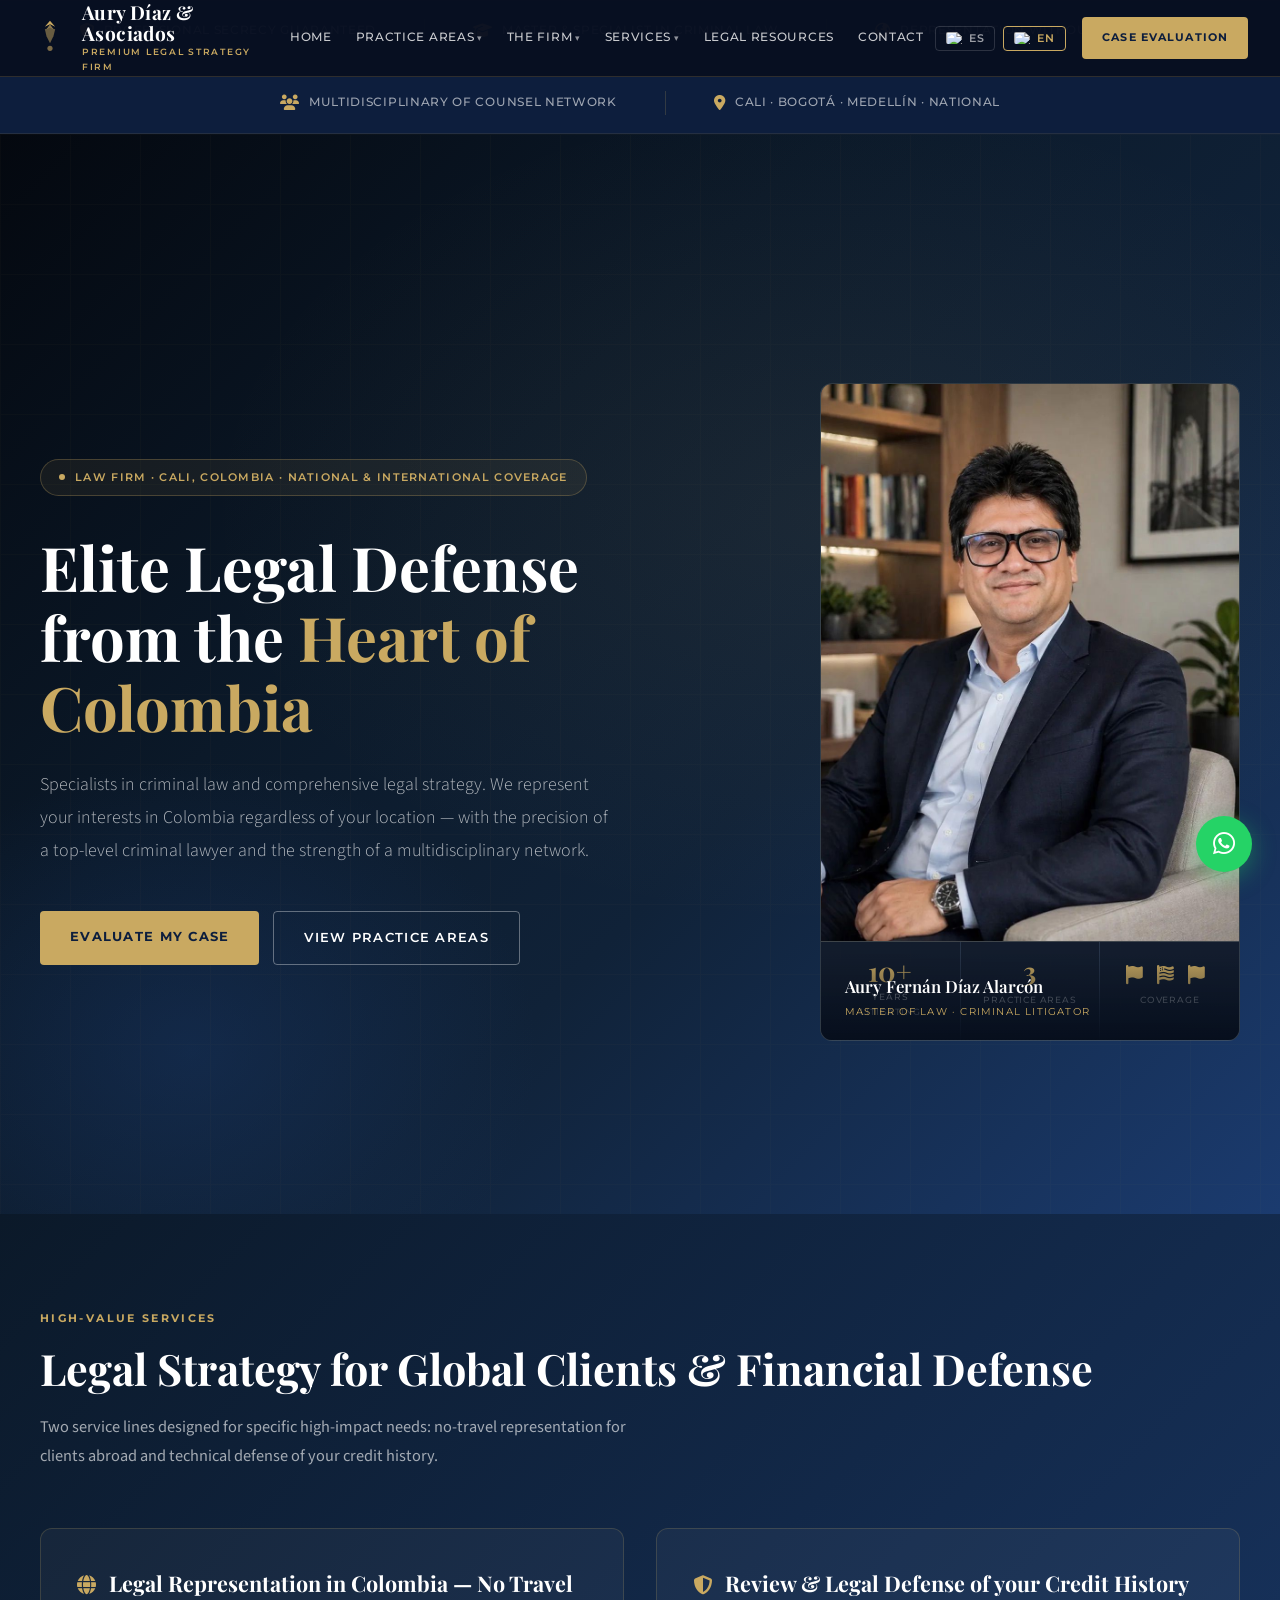
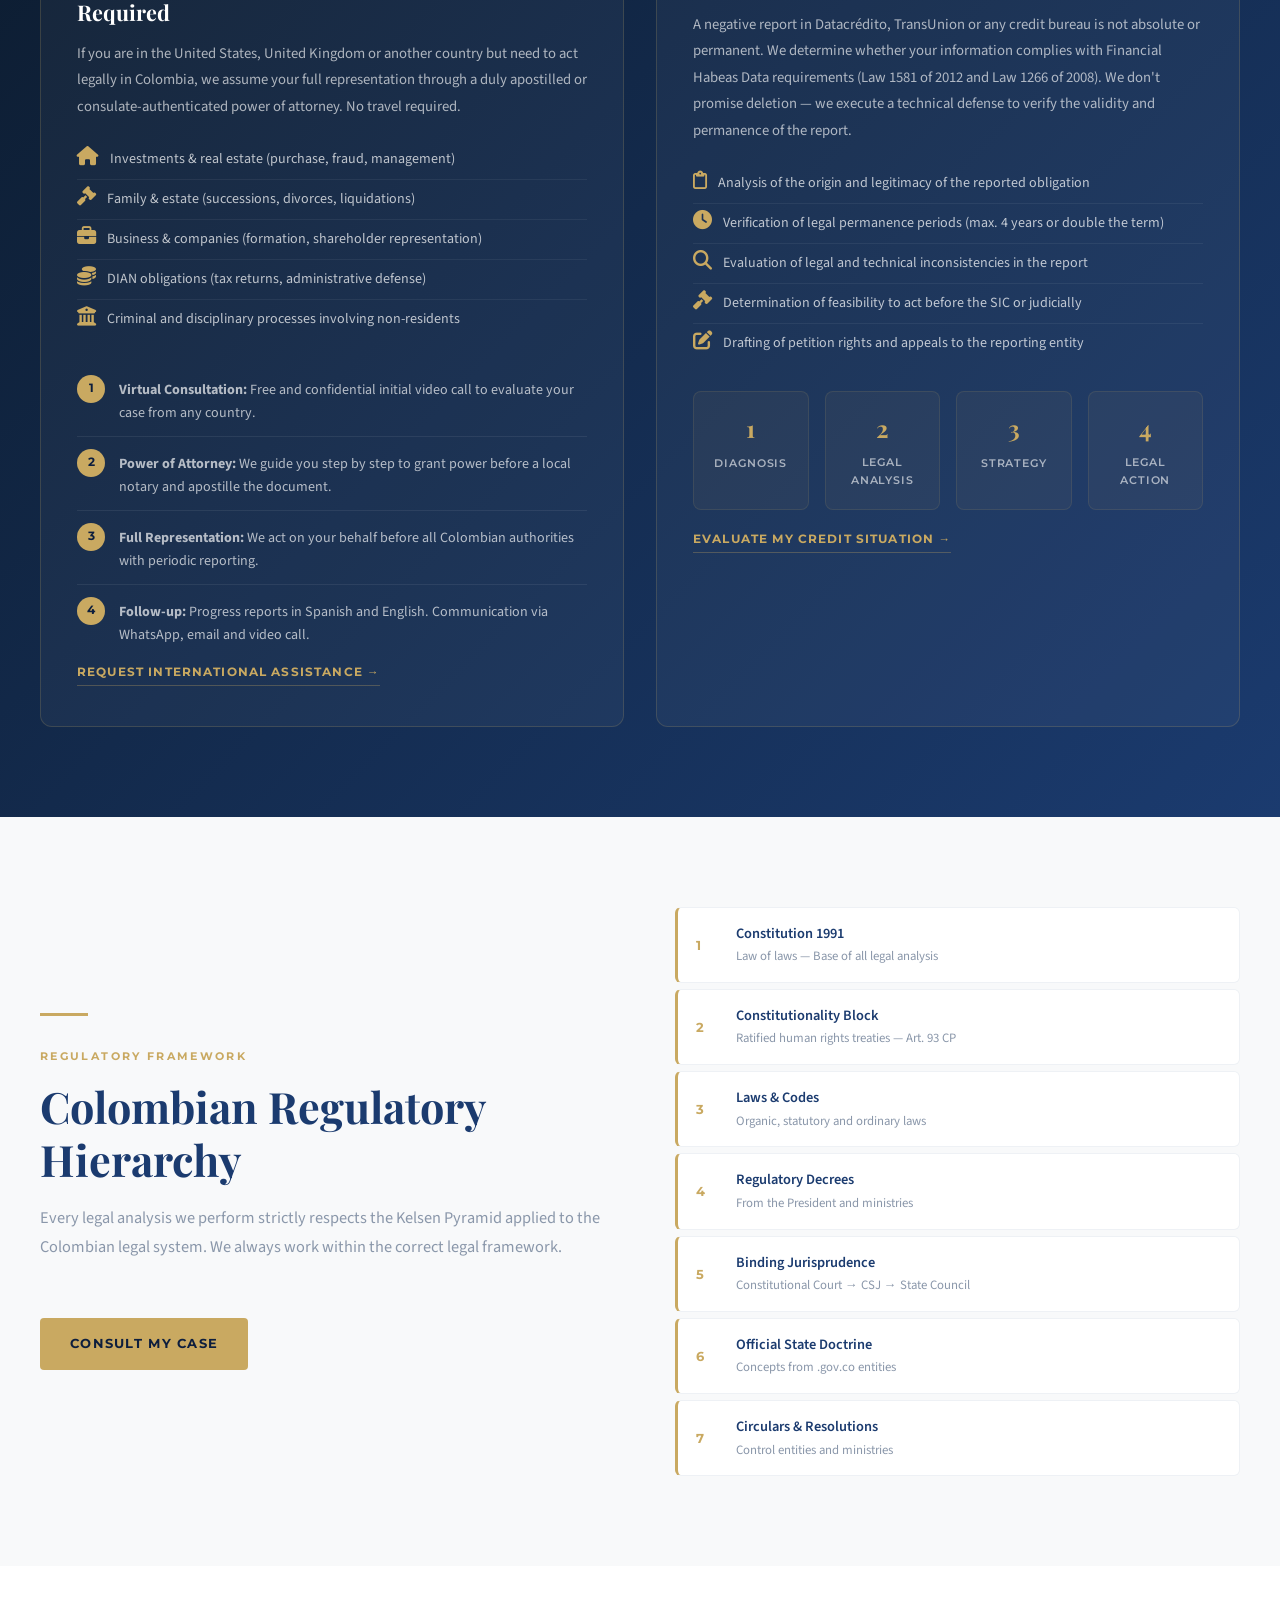
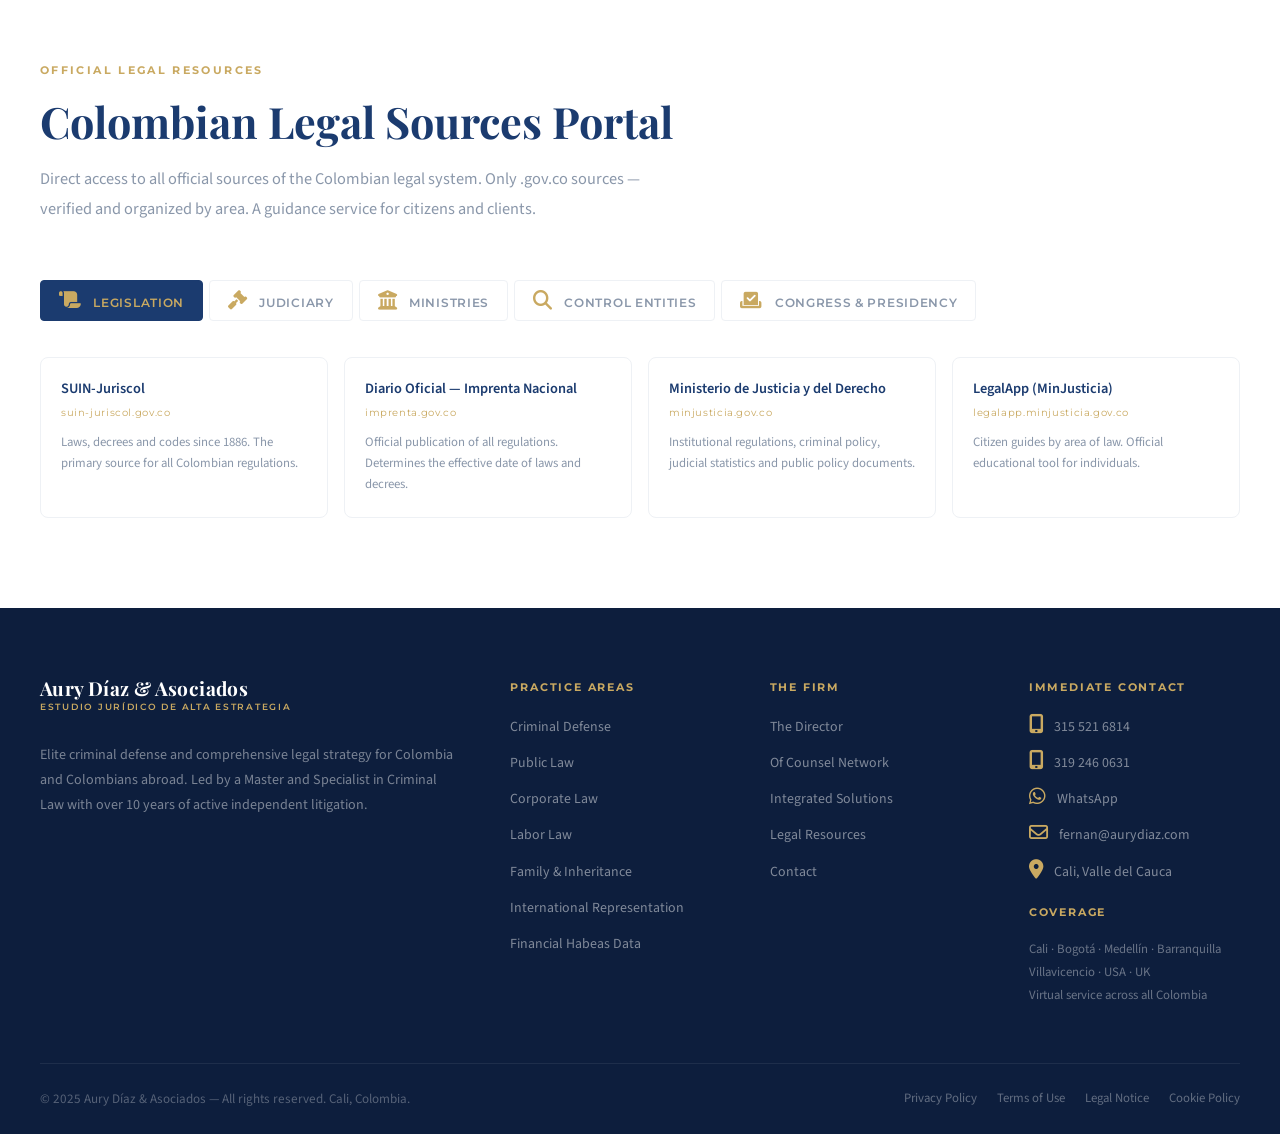
==== commit fcc5ba57: "Fix blank page rendering and restore modal onclick handlers - Restored auto-detect language to add c" ====
--- a/index.html
+++ b/index.html
@@ -57,29 +57,29 @@
             <h4 data-lang="es"><i class="fa-solid fa-gavel icon-gold"></i> Litigios y Conflictos</h4>
             <h4 data-lang="en"><i class="fa-solid fa-gavel icon-gold"></i> Litigation & Disputes</h4>
             <ul>
-              <li><a href="areas.html#areas" class="featured"  data-lang="es"><i class="fa-solid fa-star icon-gold" style="font-size: 0.8em;"></i> Defensa Penal y Sistema Acusatorio</a><a href="areas.html#areas" class="featured"  data-lang="en"><i class="fa-solid fa-star icon-gold" style="font-size: 0.8em;"></i> Criminal Defense & Accusatory System</a></li>
-              <li><a href="areas.html#areas" data-lang="es">Derecho Público y Disciplinario</a><a href="areas.html#areas" data-lang="en">Public & Disciplinary Law</a></li>
-              <li><a href="areas.html#areas" data-lang="es">Litigio Civil y Responsabilidad</a><a href="areas.html#areas" data-lang="en">Civil Litigation & Liability</a></li>
-              <li><a href="areas.html#areas" data-lang="es">Justicia Transicional y DDHH</a><a href="areas.html#areas" data-lang="en">Transitional Justice & Human Rights</a></li>
+              <li><a href="areas.html#areas" class="featured"  data-lang="es" onclick="openModal('penal'); return false;"><i class="fa-solid fa-star icon-gold" style="font-size: 0.8em;"></i> Defensa Penal y Sistema Acusatorio</a><a href="areas.html#areas" class="featured"  data-lang="en" onclick="openModal('penal'); return false;"><i class="fa-solid fa-star icon-gold" style="font-size: 0.8em;"></i> Criminal Defense & Accusatory System</a></li>
+              <li><a href="areas.html#areas" data-lang="es" onclick="openModal('disciplinario'); return false;">Derecho Público y Disciplinario</a><a href="areas.html#areas" data-lang="en" onclick="openModal('disciplinario'); return false;">Public & Disciplinary Law</a></li>
+              <li><a href="areas.html#areas" data-lang="es" onclick="openModal('civil'); return false;">Litigio Civil y Responsabilidad</a><a href="areas.html#areas" data-lang="en" onclick="openModal('civil'); return false;">Civil Litigation & Liability</a></li>
+              <li><a href="areas.html#areas" data-lang="es" onclick="openModal('jep'); return false;">Justicia Transicional y DDHH</a><a href="areas.html#areas" data-lang="en" onclick="openModal('jep'); return false;">Transitional Justice & Human Rights</a></li>
             </ul>
           </div>
           <div class="mega-col">
             <h4 data-lang="es"><i class="fa-solid fa-building-columns icon-gold"></i> Corporativo y Negocios</h4>
             <h4 data-lang="en"><i class="fa-solid fa-building-columns icon-gold"></i> Corporate & Business</h4>
             <ul>
-              <li><a href="areas.html#areas" class="featured"  data-lang="es"><i class="fa-solid fa-star icon-gold" style="font-size: 0.8em;"></i> Derecho Comercial y Societario</a><a href="areas.html#areas" class="featured"  data-lang="en"><i class="fa-solid fa-star icon-gold" style="font-size: 0.8em;"></i> Commercial & Corporate Law</a></li>
-              <li><a href="areas.html#areas" data-lang="es">Derecho Tributario y Aduanero</a><a href="areas.html#areas" data-lang="en">Tax & Customs Law</a></li>
-              <li><a href="areas.html#areas" data-lang="es">Propiedad Intelectual y LegalTech</a><a href="areas.html#areas" data-lang="en">Intellectual Property & LegalTech</a></li>
-              <li><a href="areas.html#areas" data-lang="es">Propiedad Horizontal e Inmobiliario</a><a href="areas.html#areas" data-lang="en">Real Estate & Property Law</a></li>
+              <li><a href="areas.html#areas" class="featured"  data-lang="es" onclick="openModal('societario'); return false;"><i class="fa-solid fa-star icon-gold" style="font-size: 0.8em;"></i> Derecho Comercial y Societario</a><a href="areas.html#areas" class="featured"  data-lang="en" onclick="openModal('societario'); return false;"><i class="fa-solid fa-star icon-gold" style="font-size: 0.8em;"></i> Commercial & Corporate Law</a></li>
+              <li><a href="areas.html#areas" data-lang="es" onclick="openModal('tributario'); return false;">Derecho Tributario y Aduanero</a><a href="areas.html#areas" data-lang="en" onclick="openModal('tributario'); return false;">Tax & Customs Law</a></li>
+              <li><a href="areas.html#areas" data-lang="es" onclick="openModal('pi'); return false;">Propiedad Intelectual y LegalTech</a><a href="areas.html#areas" data-lang="en" onclick="openModal('pi'); return false;">Intellectual Property & LegalTech</a></li>
+              <li><a href="areas.html#areas" data-lang="es" onclick="openModal('ph'); return false;">Propiedad Horizontal e Inmobiliario</a><a href="areas.html#areas" data-lang="en" onclick="openModal('ph'); return false;">Real Estate & Property Law</a></li>
             </ul>
           </div>
           <div class="mega-col">
             <h4 data-lang="es"><i class="fa-solid fa-users-line icon-gold"></i> Personas y Familias</h4>
             <h4 data-lang="en"><i class="fa-solid fa-users-line icon-gold"></i> Persons & Families</h4>
             <ul>
-              <li><a href="areas.html#areas" class="featured"  data-lang="es"><i class="fa-solid fa-star icon-gold" style="font-size: 0.8em;"></i> Derecho Laboral y Seguridad Social</a><a href="areas.html#areas" class="featured"  data-lang="en"><i class="fa-solid fa-star icon-gold" style="font-size: 0.8em;"></i> Labor & Social Security Law</a></li>
-              <li><a href="areas.html#areas" data-lang="es">Derecho de Familia y Sucesiones</a><a href="areas.html#areas" data-lang="en">Family Law & Inheritance</a></li>
-              <li><a href="areas.html#areas" data-lang="es">Insolvencia de Persona Natural</a><a href="areas.html#areas" data-lang="en">Personal Insolvency</a></li>
+              <li><a href="areas.html#areas" class="featured"  data-lang="es" onclick="openModal('laboral'); return false;"><i class="fa-solid fa-star icon-gold" style="font-size: 0.8em;"></i> Derecho Laboral y Seguridad Social</a><a href="areas.html#areas" class="featured"  data-lang="en" onclick="openModal('laboral'); return false;"><i class="fa-solid fa-star icon-gold" style="font-size: 0.8em;"></i> Labor & Social Security Law</a></li>
+              <li><a href="areas.html#areas" data-lang="es" onclick="openModal('familia'); return false;">Derecho de Familia y Sucesiones</a><a href="areas.html#areas" data-lang="en" onclick="openModal('familia'); return false;">Family Law & Inheritance</a></li>
+              <li><a href="areas.html#areas" data-lang="es" onclick="openModal('insolvencia'); return false;">Insolvencia de Persona Natural</a><a href="areas.html#areas" data-lang="en" onclick="openModal('insolvencia'); return false;">Personal Insolvency</a></li>
               <li><a href="index.html#servicios-estrategicos" data-lang="es"><i class="fa-solid fa-globe icon-gold"></i> Representación Internacional</a><a href="index.html#servicios-estrategicos" data-lang="en"><i class="fa-solid fa-globe icon-gold"></i> International Representation</a></li>
               <li><a href="index.html#servicios-estrategicos" data-lang="es"><i class="fa-solid fa-shield-halved icon-gold"></i> Habeas Data Financiero</a><a href="index.html#servicios-estrategicos" data-lang="en"><i class="fa-solid fa-shield-halved icon-gold"></i> Financial Data Defense</a></li>
             </ul>
@@ -452,8 +452,8 @@
         <h5 data-lang="es">Áreas de Práctica</h5>
         <h5 data-lang="en">Practice Areas</h5>
         <ul>
-          <li><a href="areas.html#areas"  data-lang="es">Defensa Penal</a><a href="areas.html#areas"  data-lang="en">Criminal Defense</a></li>
-          <li><a href="areas.html#areas"  data-lang="es">Derecho Público</a><a href="areas.html#areas"  data-lang="en">Public Law</a></li>
+          <li><a href="areas.html#areas"  data-lang="es" onclick="openModal('penal'); return false;">Defensa Penal</a><a href="areas.html#areas"  data-lang="en" onclick="openModal('penal'); return false;">Criminal Defense</a></li>
+          <li><a href="areas.html#areas"  data-lang="es" onclick="openModal('disciplinario'); return false;">Derecho Público</a><a href="areas.html#areas"  data-lang="en" onclick="openModal('disciplinario'); return false;">Public Law</a></li>
           <li><a href="areas.html#areas" data-lang="es">Derecho Corporativo</a><a href="areas.html#areas" data-lang="en">Corporate Law</a></li>
           <li><a href="areas.html#areas" data-lang="es">Derecho Laboral</a><a href="areas.html#areas" data-lang="en">Labor Law</a></li>
           <li><a href="areas.html#areas" data-lang="es">Familia y Sucesiones</a><a href="areas.html#areas" data-lang="en">Family & Inheritance</a></li>
@@ -528,9 +528,9 @@
 <script>
 /* ═══════════════════ LANGUAGE ═══════════════════ */
 function setLang(lang) {
-  const body = document.getElementById('body-root');
-  body.classList.remove('lang-es','lang-en');
-  body.classList.add('lang-' + lang);
+  const root = document.documentElement;
+  root.classList.remove('lang-es','lang-en');
+  root.classList.add('lang-' + lang);
   document.getElementById('btn-es').classList.toggle('active', lang === 'es');
   document.getElementById('btn-en').classList.toggle('active', lang === 'en');
   document.getElementById('html-root').lang = lang;
@@ -542,7 +542,7 @@
   const saved = localStorage.getItem('preferredLang');
   if(saved) { setLang(saved); return; }
   const browser = navigator.language || 'es';
-  if(browser.startsWith('en')) setLang('en');
+  if(browser.startsWith('en')) { setLang('en'); } else { setLang('es'); }
 })();
 
 /* ═══════════════════ MOBILE NAV ═══════════════════ */
--- a/css/style.css
+++ b/css/style.css
@@ -1157,3 +1157,8 @@
   overflow: visible !important;
   padding-bottom: 40px;
 }
+html.lang-es [data-lang="es"] { display: block; }
+html.lang-en [data-lang="en"] { display: block; }
+span[data-lang], a[data-lang], strong[data-lang], i[data-lang] { display: none; }
+html.lang-es span[data-lang="es"], html.lang-es a[data-lang="es"], html.lang-es strong[data-lang="es"], html.lang-es i[data-lang="es"] { display: inline-block; }
+html.lang-en span[data-lang="en"], html.lang-en a[data-lang="en"], html.lang-en strong[data-lang="en"], html.lang-en i[data-lang="en"] { display: inline-block; }
